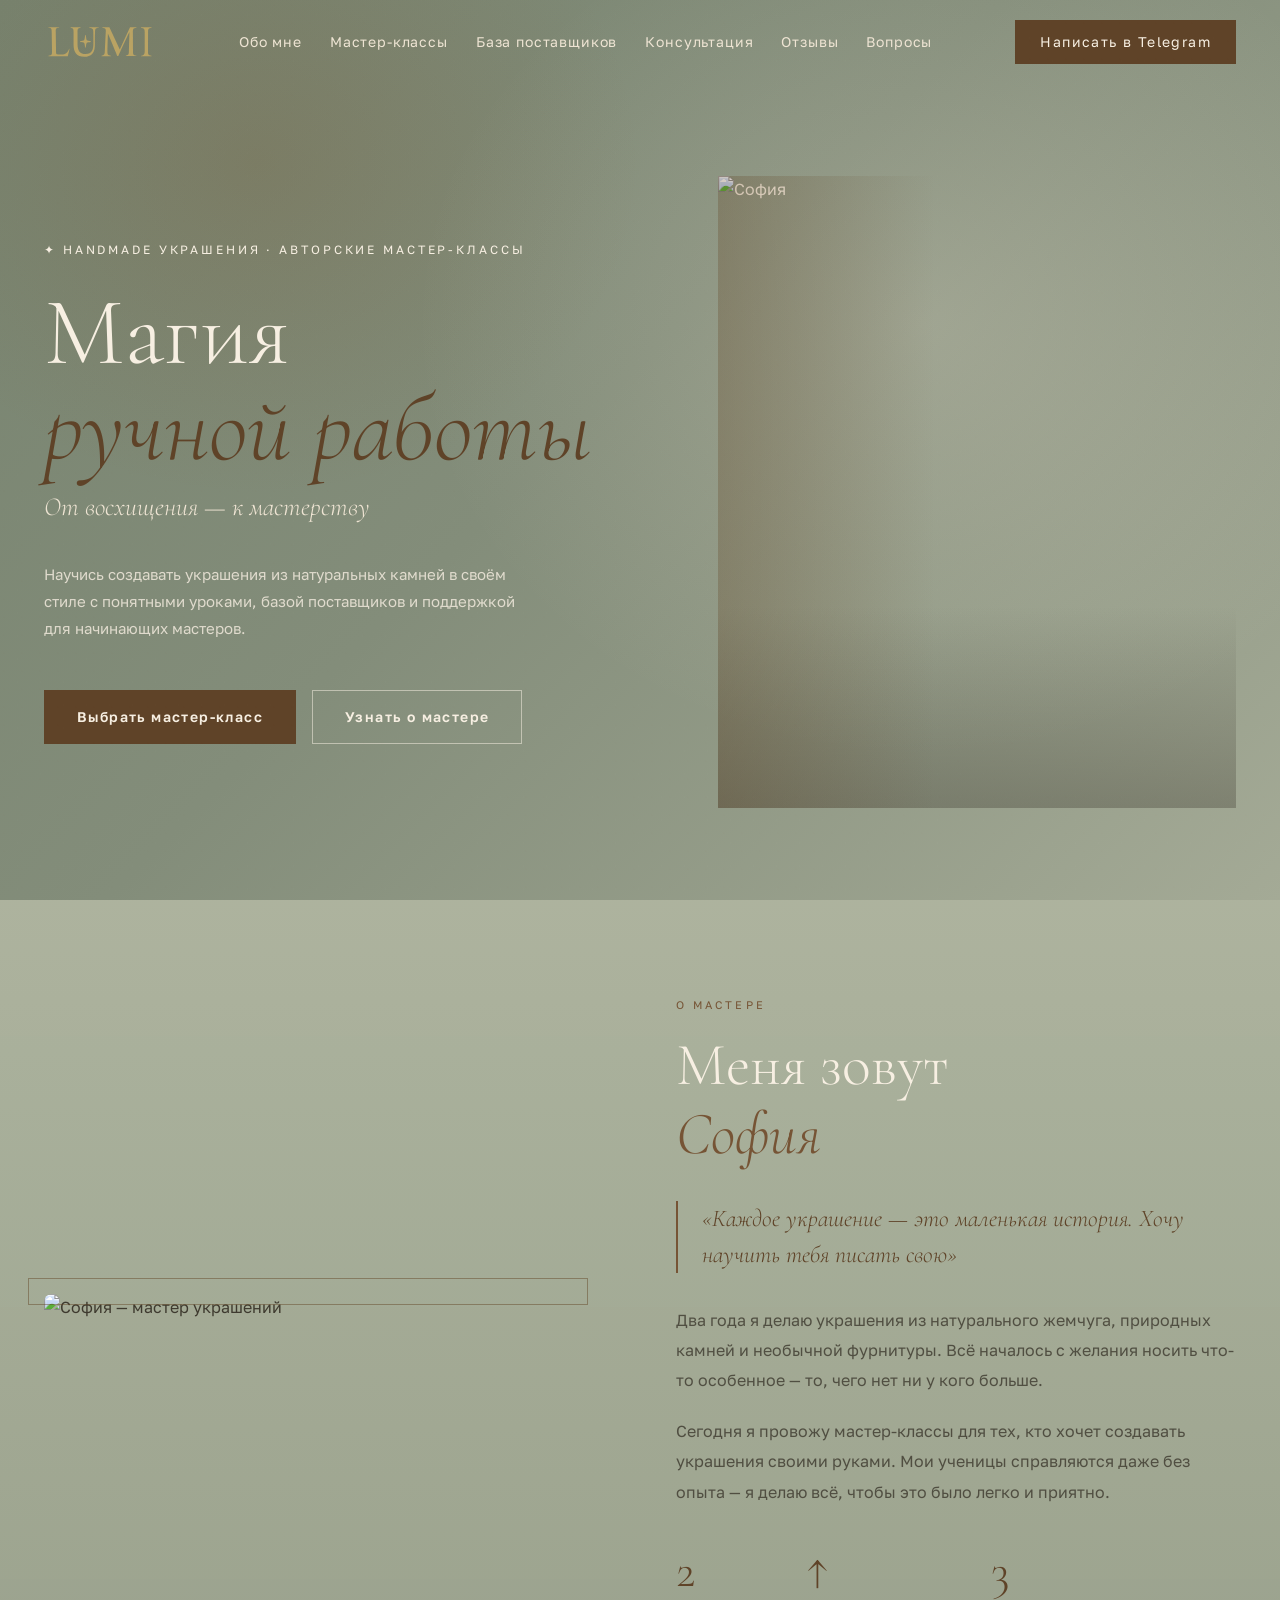
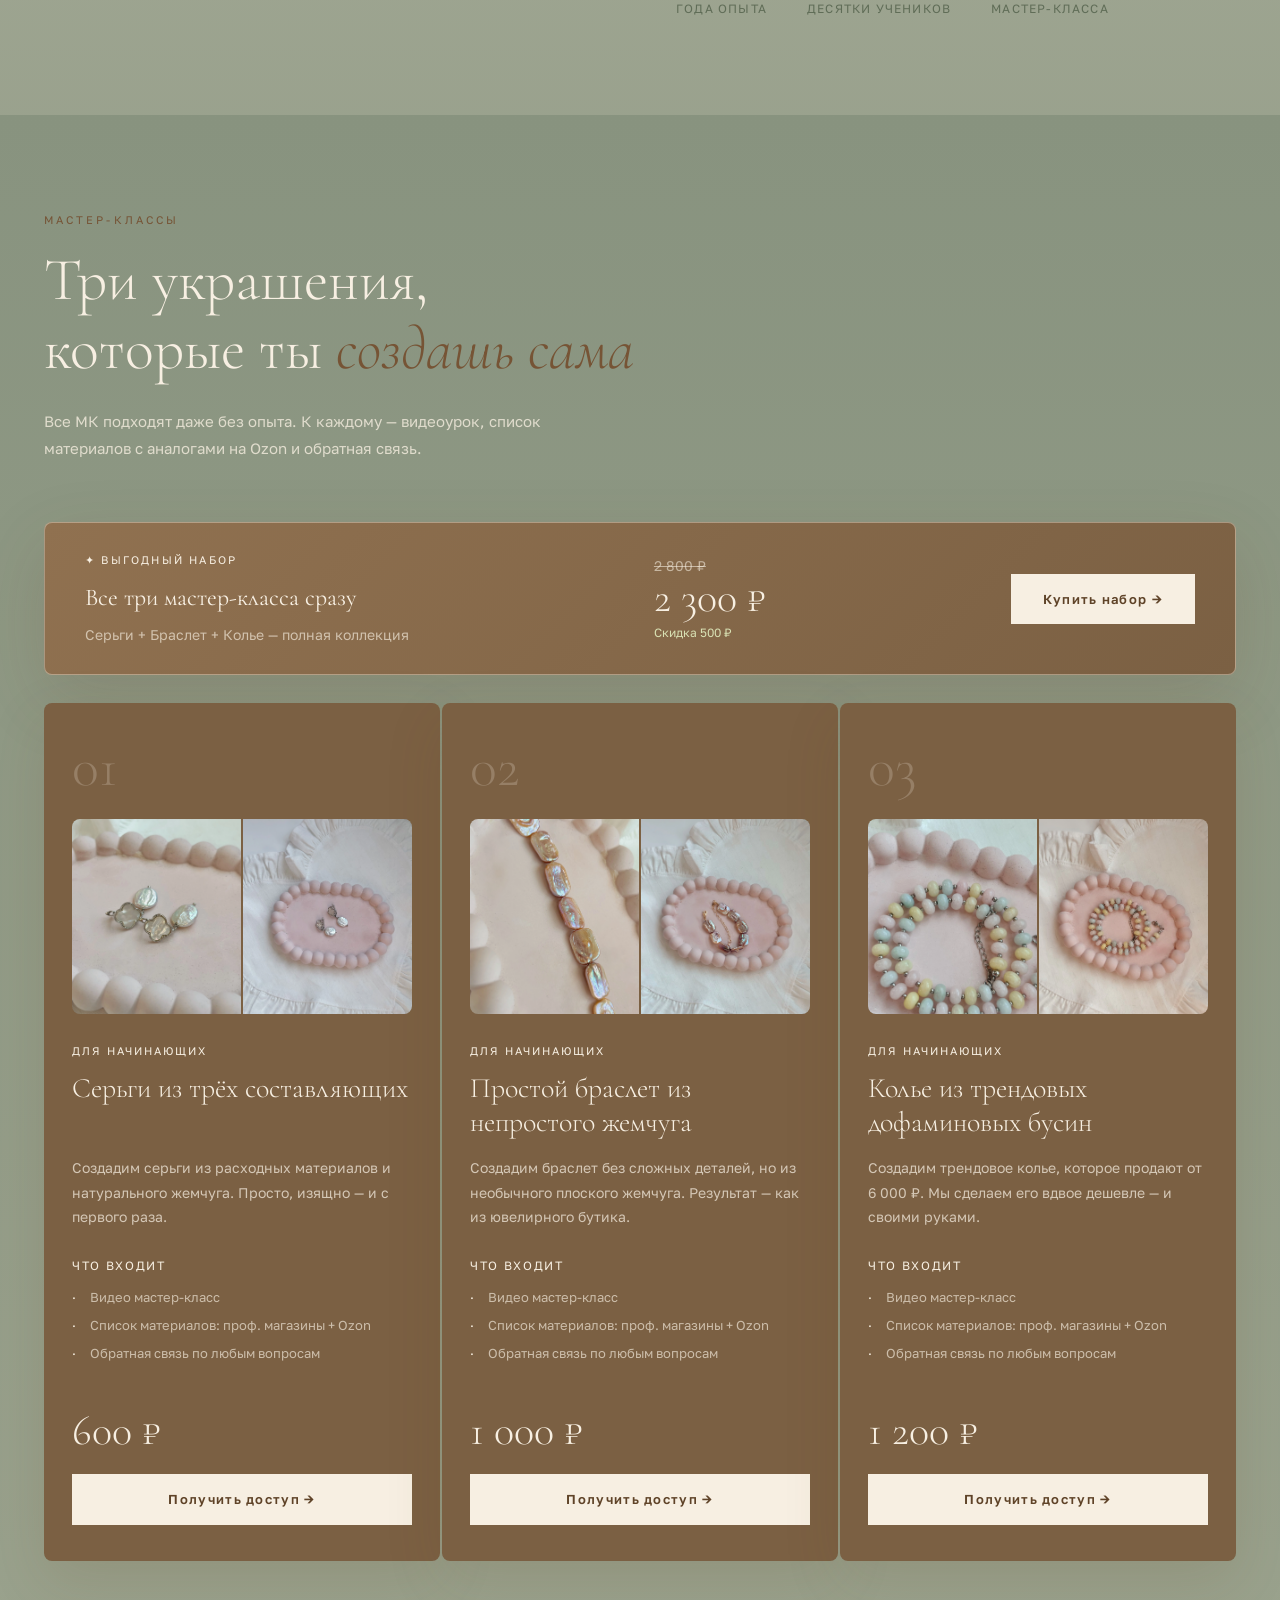
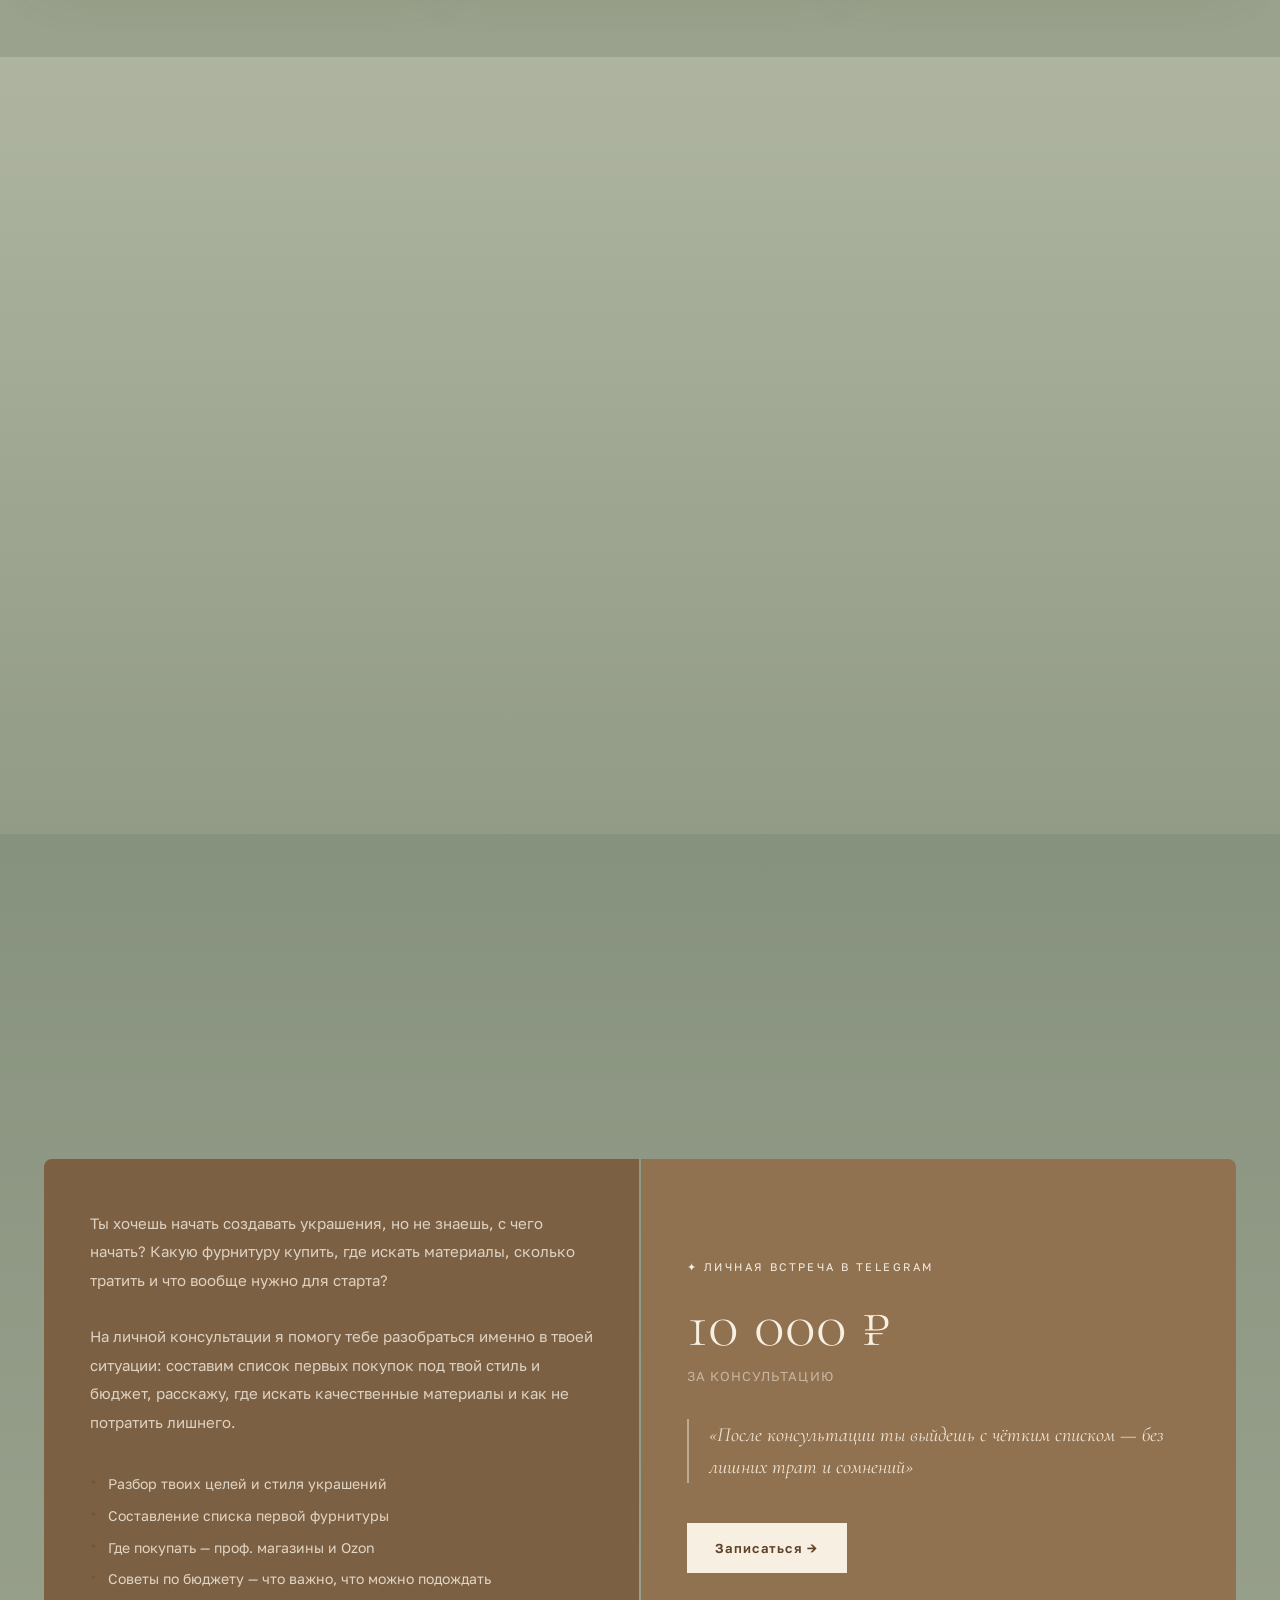
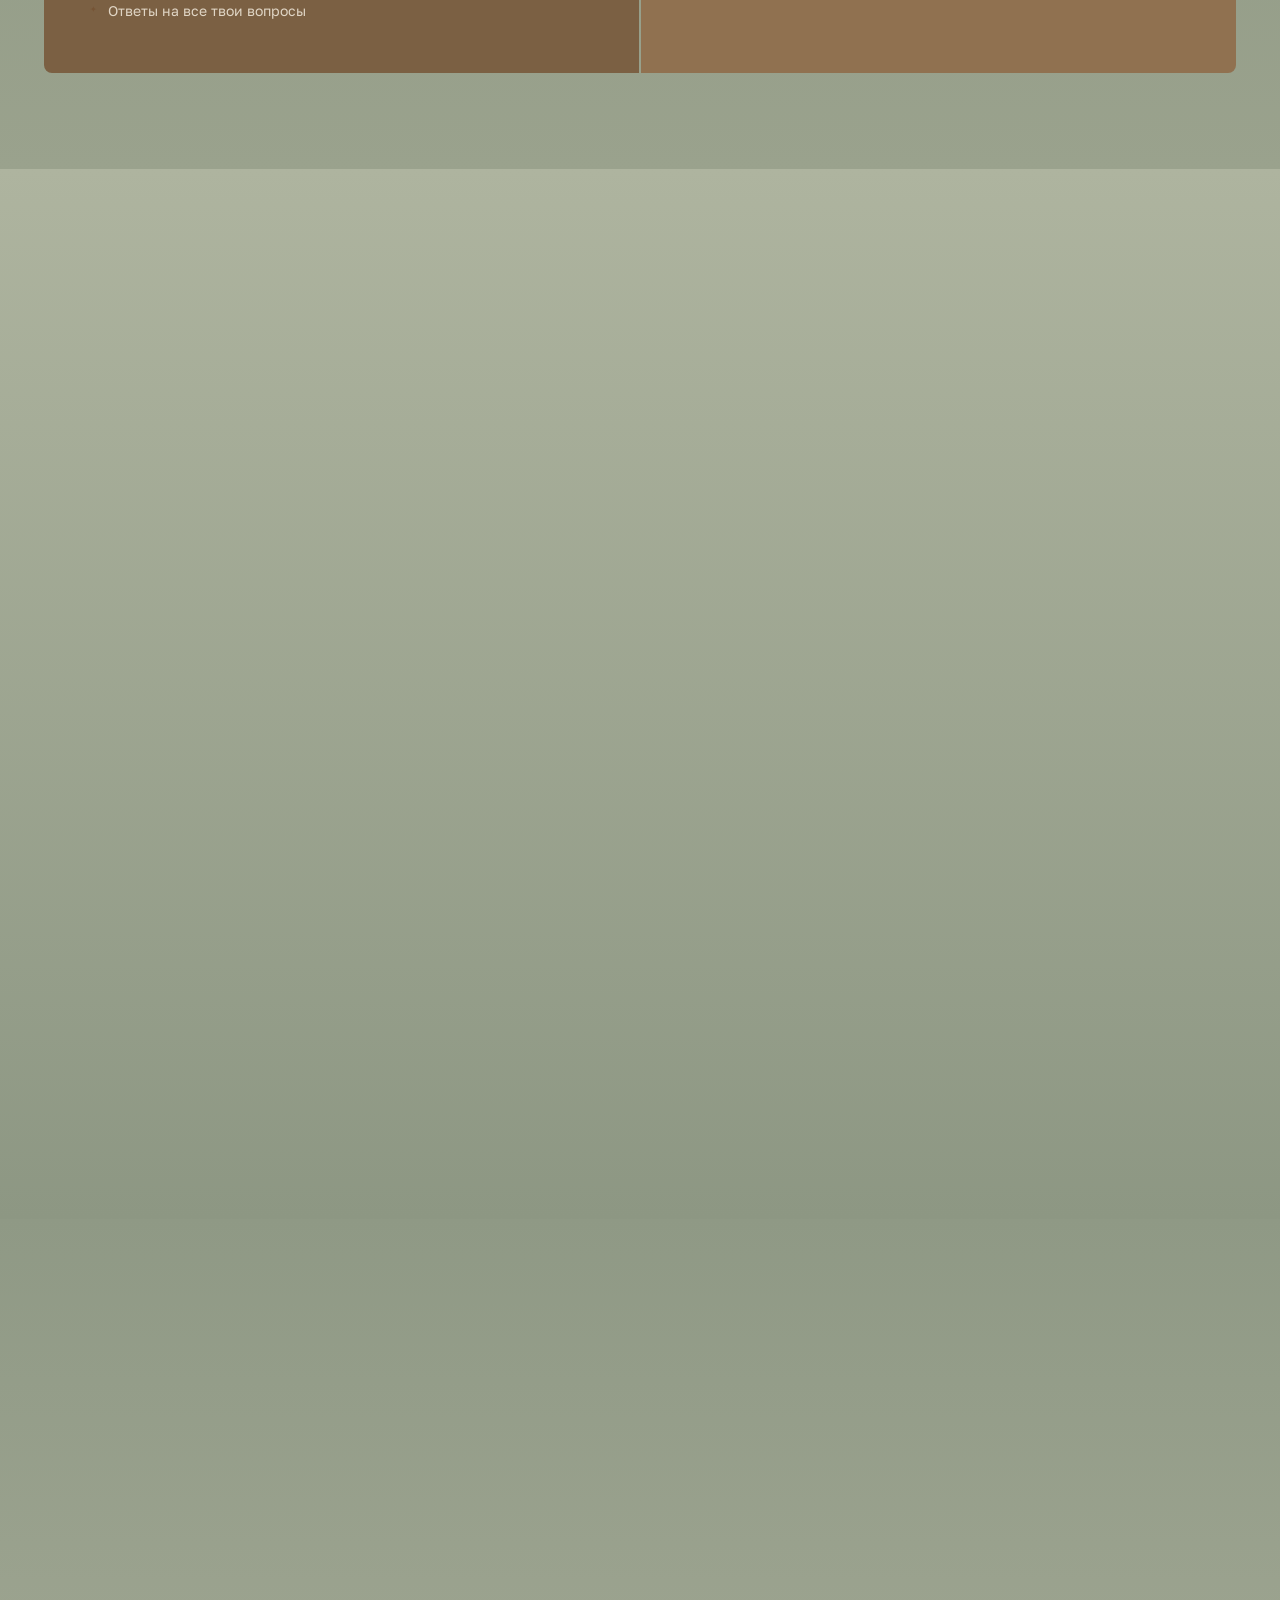
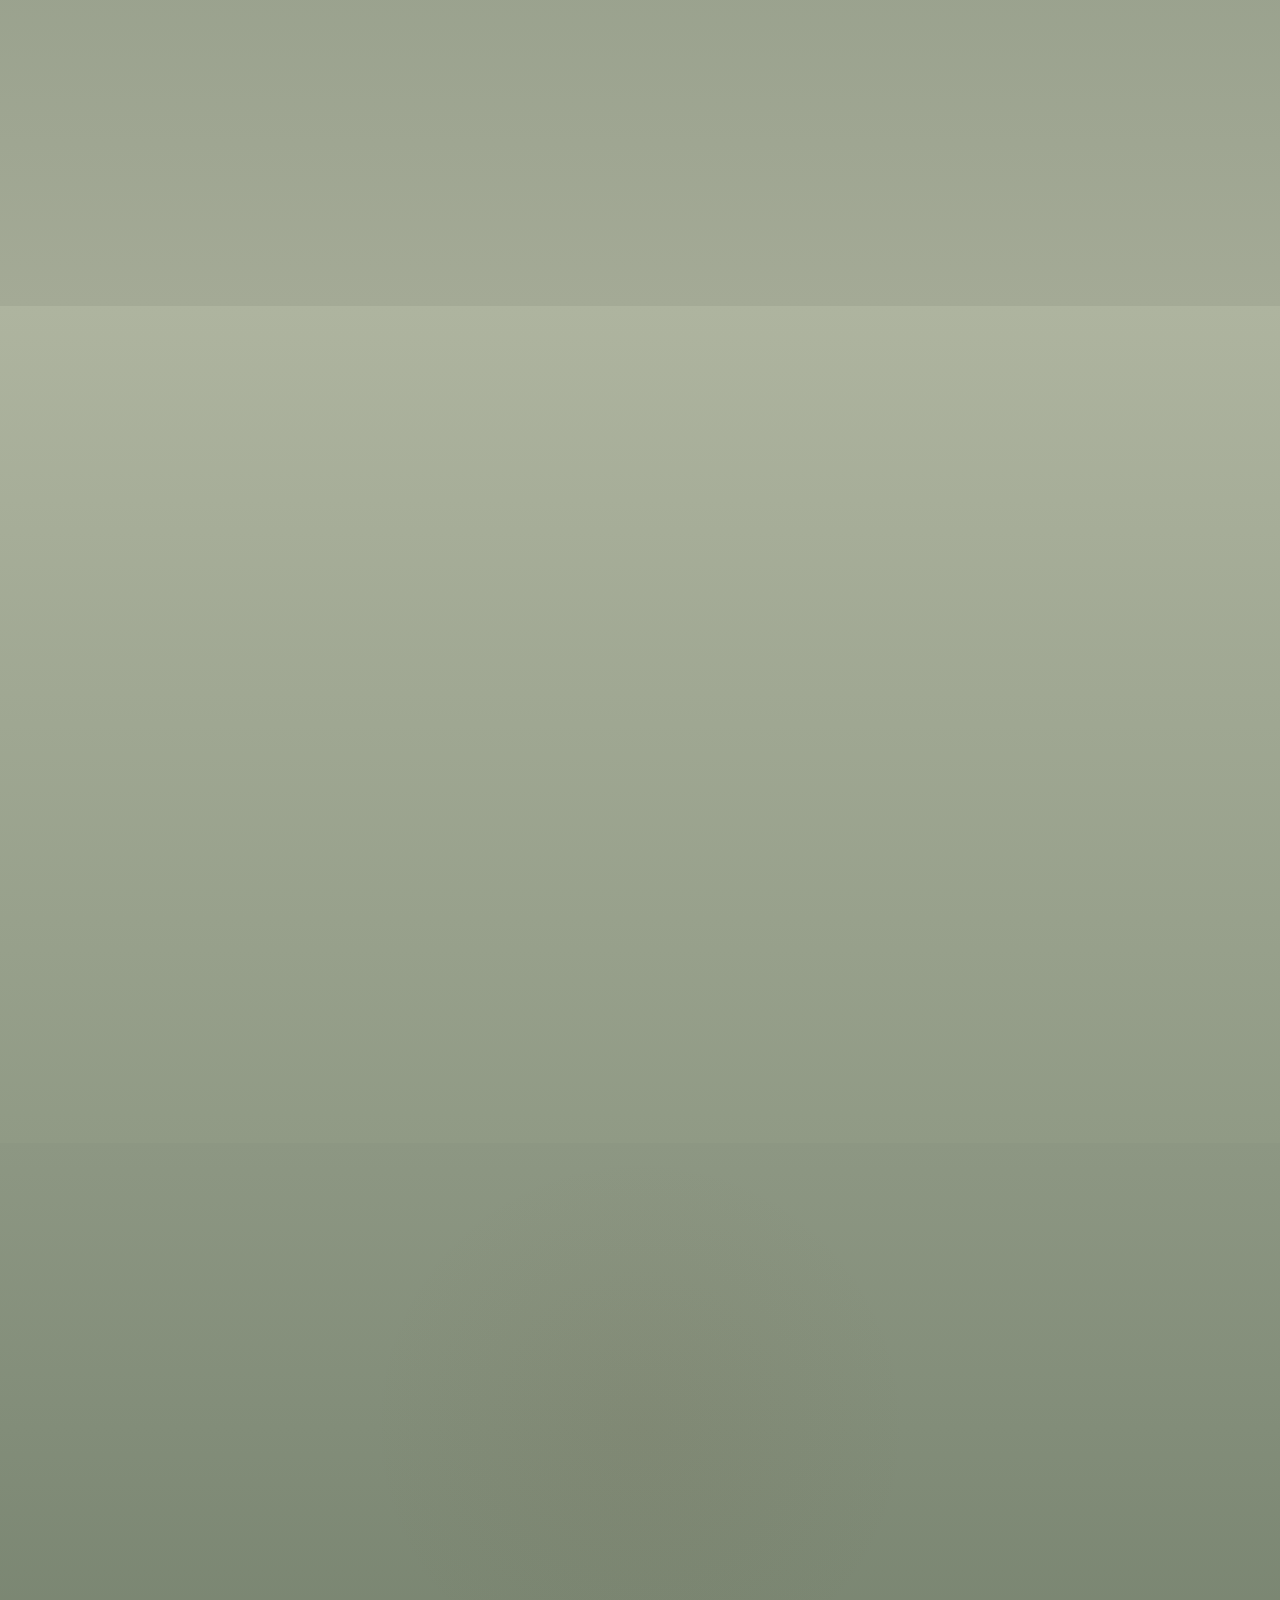
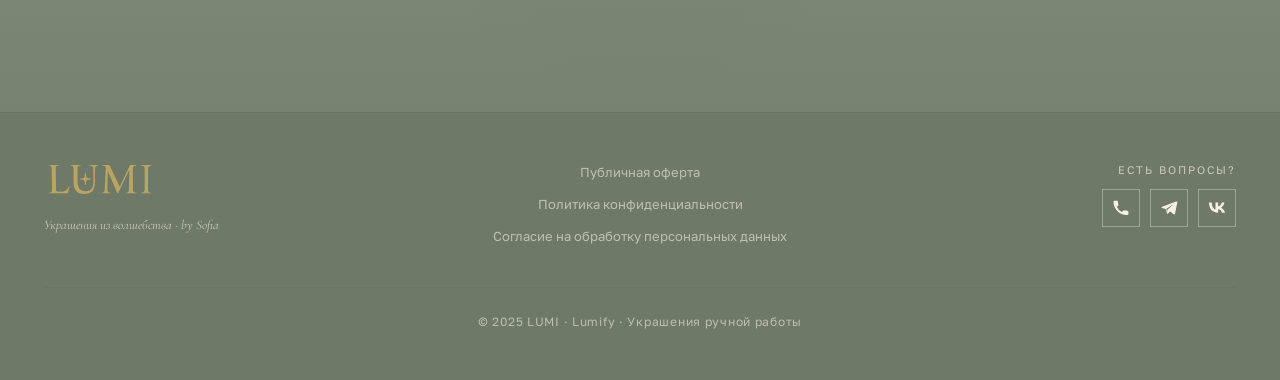
==== index.html @ 149ecd0a "update" ====
<!doctype html>
<html lang="ru">
	<head>
		<meta charset="UTF-8" />
		<meta name="viewport" content="width=device-width, initial-scale=1.0" />
		<title>LUMI — Украшения из волшебства</title>
		<link rel="stylesheet" href="css/main.css" />
		<script type="module" src="js/main.js"></script>
	</head>
	<body class="page">
		<div class="progress" data-progress></div>

		<header class="header" data-header>
			<div class="header__inner">
				<a href="#" class="header__logo" aria-label="LUMI">
					<img
						src="icons/logo-lumi-gold.svg"
						alt=""
						class="header__logo-image"
					/>
				</a>

				<nav class="header__nav" aria-label="Основная навигация">
					<ul class="header__list">
						<li class="header__item">
							<a href="#about" class="header__link">Обо мне</a>
						</li>
						<li class="header__item">
							<a href="#workshops" class="header__link">Мастер-классы</a>
						</li>
						<li class="header__item">
							<a href="#suppliers" class="header__link">База поставщиков</a>
						</li>
						<li class="header__item">
							<a href="#consult" class="header__link">Консультация</a>
						</li>
						<li class="header__item">
							<a href="#reviews" class="header__link">Отзывы</a>
						</li>
						<li class="header__item">
							<a href="#faq" class="header__link">Вопросы</a>
						</li>
					</ul>
				</nav>

				<a
					href="https://t.me/sofiabei"
					target="_blank"
					class="button button--primary header__cta"
					>Написать в Telegram</a
				>

				<button
					class="header__burger"
					type="button"
					aria-label="Открыть меню"
					aria-controls="mobile-menu"
					aria-expanded="false"
					data-menu-toggle
				>
					<span class="header__burger-line"></span>
					<span class="header__burger-line"></span>
					<span class="header__burger-line"></span>
				</button>
			</div>
		</header>

		<div
			class="mobile-menu"
			id="mobile-menu"
			aria-hidden="true"
			data-mobile-menu
		>
			<nav class="mobile-menu__nav" aria-label="Мобильная навигация">
				<a href="#about" class="mobile-menu__link" data-mobile-link>Обо мне</a>
				<a href="#workshops" class="mobile-menu__link" data-mobile-link>
					Мастер-классы
				</a>
				<a href="#suppliers" class="mobile-menu__link" data-mobile-link>
					База поставщиков
				</a>
				<a href="#consult" class="mobile-menu__link" data-mobile-link>
					Консультация
				</a>
				<a href="#reviews" class="mobile-menu__link" data-mobile-link>Отзывы</a>
				<a href="#faq" class="mobile-menu__link" data-mobile-link>Вопросы</a>
				<a
					href="https://t.me/sofiabei"
					target="_blank"
					class="button button--primary mobile-menu__cta"
					data-mobile-link
					>Написать в Telegram</a
				>
			</nav>
		</div>
		<div class="mobile-menu__overlay" data-menu-overlay></div>

		<main class="main">
			<section class="hero" id="hero">
				<canvas class="hero__canvas" data-hero-canvas></canvas>
				<div class="hero__background"></div>
				<div class="hero__inner">
					<div class="hero__content">
						<p class="hero__eyebrow" data-reveal>
							✦ Handmade украшения · Авторские мастер-классы
						</p>
						<h1 class="hero__title" data-reveal>
							Магия <br /><em>ручной работы</em>
						</h1>
						<p class="hero__subtitle" data-reveal>
							От восхищения — к мастерству
						</p>
						<p class="hero__text" data-reveal>
							Научись создавать украшения из натуральных камней в своём стиле с
							понятными уроками, базой поставщиков и поддержкой для начинающих
							мастеров.
						</p>
						<div class="hero__actions" data-reveal>
							<a href="#workshops" class="button button--primary">
								Выбрать мастер-класс
							</a>
							<a href="#about" class="button button--ghost">Узнать о мастере</a>
						</div>
					</div>
					<div class="hero__photo">
						<img src="images/hero-img-2.webp" alt="София" class="hero__image" />
					</div>
				</div>
			</section>

			<section class="about section" id="about">
				<div class="about__inner">
					<div class="about__photo" data-reveal>
						<img
							src="images/about-img.webp"
							alt="София — мастер украшений"
							class="about__image"
						/>
					</div>
					<div class="about__content">
						<p class="eyebrow about__eyebrow" data-reveal>О мастере</p>
						<h2 class="title about__title" data-reveal>
							Меня зовут<br /><em>София</em>
						</h2>
						<blockquote class="about__quote" data-reveal>
							«Каждое украшение — это маленькая история. Хочу научить тебя
							писать свою»
						</blockquote>
						<p class="about__text" data-reveal>
							Два года я делаю украшения из натурального жемчуга, природных
							камней и необычной фурнитуры. Всё началось с желания носить что-то
							особенное — то, чего нет ни у кого больше.
						</p>
						<p class="about__text" data-reveal>
							Сегодня я провожу мастер-классы для тех, кто хочет создавать
							украшения своими руками. Мои ученицы справляются даже без опыта —
							я делаю всё, чтобы это было легко и приятно.
						</p>
						<div class="about__stats">
							<div class="about__stat" data-reveal>
								<div class="about__stat-value">2</div>
								<div class="about__stat-label">Года опыта</div>
							</div>
							<div class="about__stat" data-reveal>
								<div class="about__stat-value">↑</div>
								<div class="about__stat-label">Десятки учеников</div>
							</div>
							<div class="about__stat" data-reveal>
								<div class="about__stat-value">3</div>
								<div class="about__stat-label">Мастер-класса</div>
							</div>
						</div>
					</div>
				</div>
			</section>

			<section class="workshops section" id="workshops">
				<div class="workshops__header">
					<p class="eyebrow workshops__eyebrow" data-reveal>Мастер-классы</p>
					<h2 class="title workshops__title" data-reveal>
						Три украшения,<br />которые ты <em>создашь сама</em>
					</h2>
					<p class="workshops__description" data-reveal>
						Все МК подходят даже без опыта. К каждому — видеоурок, список
						материалов с аналогами на Ozon и обратная связь.
					</p>
				</div>

				<div class="bundle" data-reveal>
					<div class="bundle__content">
						<div class="bundle__tag">Выгодный набор</div>
						<div class="bundle__title">Все три мастер-класса сразу</div>
						<div class="bundle__subtitle">
							Серьги + Браслет + Колье — полная коллекция
						</div>
					</div>
					<div class="bundle__price">
						<div class="bundle__old-price">2 800 ₽</div>
						<div class="bundle__current-price">2 300 ₽</div>
						<div class="bundle__save">Скидка 500 ₽</div>
					</div>
					<a
						href="https://t.me/sofiabei"
						target="_blank"
						class="bundle__button"
					>
						Купить набор →
					</a>
				</div>

				<div class="workshops__grid">
					<article class="workshop-card" data-reveal>
						<div class="workshop-card__number">01</div>
						<div class="workshop-card__gallery">
							<img
								src="images/workshops/Earrings-2.webp"
								alt="Серьги из жемчуга"
								class="workshop-card__image"
							/>
							<img
								src="images/workshops/Earrings.webp"
								alt="Процесс создания серёг"
								class="workshop-card__image"
							/>
						</div>
						<div class="workshop-card__tag">Для начинающих</div>
						<h3 class="workshop-card__title">Серьги из трёх составляющих</h3>
						<p class="workshop-card__text">
							Создадим серьги из расходных материалов и натурального жемчуга.
							Просто, изящно — и с первого раза.
						</p>
						<div class="workshop-card__includes">
							<div class="workshop-card__includes-title">Что входит</div>
							<ul class="workshop-card__list">
								<li class="workshop-card__item">Видео мастер-класс</li>
								<li class="workshop-card__item">
									Список материалов: проф. магазины + Ozon
								</li>
								<li class="workshop-card__item">
									Обратная связь по любым вопросам
								</li>
							</ul>
						</div>
						<div class="workshop-card__price">600 ₽</div>
						<a
							href="https://t.me/sofiabei"
							target="_blank"
							class="workshop-card__button"
							>Получить доступ →</a
						>
					</article>

					<article class="workshop-card" data-reveal>
						<div class="workshop-card__number">02</div>
						<div class="workshop-card__gallery">
							<img
								src="images/workshops/Bracelet-2.webp"
								alt="Браслет из жемчуга"
								class="workshop-card__image"
							/>
							<img
								src="images/workshops/Bracelet.webp"
								alt="Процесс создания браслета"
								class="workshop-card__image"
							/>
						</div>
						<div class="workshop-card__tag">Для начинающих</div>
						<h3 class="workshop-card__title">
							Простой браслет из непростого жемчуга
						</h3>
						<p class="workshop-card__text">
							Создадим браслет без сложных деталей, но из необычного плоского
							жемчуга. Результат — как из ювелирного бутика.
						</p>
						<div class="workshop-card__includes">
							<div class="workshop-card__includes-title">Что входит</div>
							<ul class="workshop-card__list">
								<li class="workshop-card__item">Видео мастер-класс</li>
								<li class="workshop-card__item">
									Список материалов: проф. магазины + Ozon
								</li>
								<li class="workshop-card__item">
									Обратная связь по любым вопросам
								</li>
							</ul>
						</div>
						<div class="workshop-card__price">1 000 ₽</div>
						<a
							href="https://t.me/sofiabei"
							target="_blank"
							class="workshop-card__button"
							>Получить доступ →</a
						>
					</article>

					<article class="workshop-card" data-reveal>
						<div class="workshop-card__number">03</div>
						<div class="workshop-card__gallery">
							<img
								src="images/workshops/Necklace-2.webp"
								alt="Колье из бусин"
								class="workshop-card__image"
							/>
							<img
								src="images/workshops/Necklace.webp"
								alt="Процесс создания колье"
								class="workshop-card__image"
							/>
						</div>
						<div class="workshop-card__tag">Для начинающих</div>
						<h3 class="workshop-card__title">
							Колье из трендовых дофаминовых бусин
						</h3>
						<p class="workshop-card__text">
							Создадим трендовое колье, которое продают от 6 000 ₽. Мы сделаем
							его вдвое дешевле — и своими руками.
						</p>
						<div class="workshop-card__includes">
							<div class="workshop-card__includes-title">Что входит</div>
							<ul class="workshop-card__list">
								<li class="workshop-card__item">Видео мастер-класс</li>
								<li class="workshop-card__item">
									Список материалов: проф. магазины + Ozon
								</li>
								<li class="workshop-card__item">
									Обратная связь по любым вопросам
								</li>
							</ul>
						</div>
						<div class="workshop-card__price">1 200 ₽</div>
						<a
							href="https://t.me/sofiabei"
							target="_blank"
							class="workshop-card__button"
							>Получить доступ →</a
						>
					</article>
				</div>
			</section>

			<section class="suppliers section" id="suppliers">
				<div class="section__header">
					<p class="eyebrow section__eyebrow" data-reveal>Дополнительно</p>
					<h2 class="title section__title" data-reveal>
						База<br /><em>поставщиков</em>
					</h2>
				</div>
				<div class="suppliers__card" data-reveal>
					<div class="suppliers__content">
						<div class="suppliers__eyebrow">Эксклюзивно для мастеров</div>
						<div class="suppliers__title">
							Файл с проверенными<br />магазинами по всей России
						</div>
						<ul class="check-list suppliers__list">
							<li class="check-list__item">
								Около 30 магазинов фурнитуры и камней
							</li>
							<li class="check-list__item">
								Адреса, сайты и мои личные отзывы по каждому
							</li>
							<li class="check-list__item">
								Доступ навсегда — список постоянно обновляется
							</li>
							<li class="check-list__item">Обратная связь по любым вопросам</li>
						</ul>
					</div>
					<div class="suppliers__aside">
						<div class="suppliers__price">3 000 ₽</div>
						<div class="suppliers__label">доступ навсегда</div>
						<a
							href="https://t.me/sofiabei"
							target="_blank"
							class="suppliers__button"
						>
							Получить базу →
						</a>
					</div>
				</div>
			</section>

			<section class="consult section" id="consult">
				<div class="section__header">
					<p class="eyebrow section__eyebrow" data-reveal>Личная работа</p>
					<h2 class="title section__title" data-reveal>
						Консультация<br />для <em>начинающего мастера</em>
					</h2>
				</div>
				<div class="consult__grid">
					<div class="consult__copy">
						<p class="consult__text">
							Ты хочешь начать создавать украшения, но не знаешь, с чего начать?
							Какую фурнитуру купить, где искать материалы, сколько тратить и
							что вообще нужно для старта?
						</p>
						<p class="consult__text">
							На личной консультации я помогу тебе разобраться именно в твоей
							ситуации: составим список первых покупок под твой стиль и бюджет,
							расскажу, где искать качественные материалы и как не потратить
							лишнего.
						</p>
						<ul class="check-list consult__list">
							<li class="check-list__item">
								Разбор твоих целей и стиля украшений
							</li>
							<li class="check-list__item">
								Составление списка первой фурнитуры
							</li>
							<li class="check-list__item">
								Где покупать — проф. магазины и Ozon
							</li>
							<li class="check-list__item">
								Советы по бюджету — что важно, что можно подождать
							</li>
							<li class="check-list__item">Ответы на все твои вопросы</li>
						</ul>
					</div>
					<div class="consult__offer">
						<div class="consult__eyebrow">Личная встреча в Telegram</div>
						<div class="consult__price">10 000 ₽</div>
						<div class="consult__label">за консультацию</div>
						<blockquote class="consult__quote">
							«После консультации ты выйдешь с чётким списком — без лишних трат
							и сомнений»
						</blockquote>
						<a
							href="https://t.me/sofiabei"
							target="_blank"
							class="consult__button"
						>
							Записаться →
						</a>
					</div>
				</div>
			</section>

			<section class="how section" id="how">
				<div class="how__inner">
					<p class="eyebrow how__eyebrow" data-reveal>Как это работает</p>
					<h2 class="title how__title" data-reveal>
						От первого шага<br />до <em>готового украшения</em>
					</h2>
					<div class="how__steps">
						<div class="how__step" data-reveal>
							<div class="how__step-number">01</div>
							<div class="how__step-content">
								<div class="how__step-title">Выбираешь мастер-класс</div>
								<p class="how__step-text">
									Смотришь три варианта — или берёшь все три со скидкой 500 ₽.
									Не уверена — напиши в Telegram, помогу выбрать.
								</p>
							</div>
						</div>
						<div class="how__step" data-reveal>
							<div class="how__step-number">02</div>
							<div class="how__step-content">
								<div class="how__step-title">
									Получаешь видеоурок и список материалов
								</div>
								<p class="how__step-text">
									После оплаты — ссылка на видео и файл с материалами. Всё есть
									как в профессиональных магазинах, так и на Ozon.
								</p>
							</div>
						</div>
						<div class="how__step" data-reveal>
							<div class="how__step-number">03</div>
							<div class="how__step-content">
								<div class="how__step-title">Создаёшь украшение</div>
								<p class="how__step-text">
									Следуешь уроку в своём темпе. Возникнут вопросы — я всегда на
									связи и отвечаю на всё.
								</p>
							</div>
						</div>
						<div class="how__step" data-reveal>
							<div class="how__step-number">04</div>
							<div class="how__step-content">
								<div class="how__step-title">Носишь с гордостью</div>
								<p class="how__step-text">
									Готовое украшение — твоё, сделанное твоими руками. Это уже не
									просто бижутерия — это история.
								</p>
							</div>
						</div>
					</div>
				</div>
			</section>

			<section class="reviews section" id="reviews">
				<div class="reviews__header">
					<p class="eyebrow reviews__eyebrow" data-reveal>Отзывы</p>
					<h2 class="title reviews__title" data-reveal>
						Что говорят<br /><em>ученицы</em>
					</h2>
				</div>
				<div class="reviews__grid">
					<article class="reviews__card" data-reveal>
						<div class="reviews__stars">★★★★★</div>
						<p class="reviews__text">
							«Никогда не думала, что смогу сделать что-то настолько красивое.
							София объясняет каждый шаг так понятно!»
						</p>
						<div class="reviews__author">Анна М.</div>
						<div class="reviews__course">МК «Серьги»</div>
					</article>
					<article class="reviews__card" data-reveal>
						<div class="reviews__stars">★★★★★</div>
						<p class="reviews__text">
							«Украшение получилось даже лучше, чем на фото. Теперь все подруги
							спрашивают, где купила — говорю: сама сделала!»
						</p>
						<div class="reviews__author">Кристина В.</div>
						<div class="reviews__course">МК «Браслет»</div>
					</article>
					<article class="reviews__card" data-reveal>
						<div class="reviews__stars">★★★★★</div>
						<p class="reviews__text">
							«Колье из МК ничуть не хуже, чем за 6000₽ в магазине. Буду брать
							все три сразу!»
						</p>
						<div class="reviews__author">Мария Г.</div>
						<div class="reviews__course">МК «Колье»</div>
					</article>
				</div>
			</section>

			<section class="faq section" id="faq">
				<div class="faq__inner">
					<p class="eyebrow faq__eyebrow" data-reveal>Вопросы</p>
					<h2 class="title faq__title" data-reveal>
						Часто<br /><em>спрашивают</em>
					</h2>
					<div class="faq__list">
						<div class="faq__item" data-faq-item data-reveal>
							<button
								class="faq__question"
								type="button"
								aria-expanded="false"
								aria-controls="faq-answer-1"
								data-faq-question
							>
								<span class="faq__question-text">Нужен ли опыт?</span>
								<span class="faq__icon" aria-hidden="true"></span>
							</button>
							<div class="faq__answer" id="faq-answer-1" data-faq-answer>
								Нет! Все три МК созданы специально для начинающих. Объясняю с
								нуля — инструменты, техники, каждый шаг. Всё что нужно — желание
								попробовать.
							</div>
						</div>
						<div class="faq__item" data-faq-item data-reveal>
							<button
								class="faq__question"
								type="button"
								aria-expanded="false"
								aria-controls="faq-answer-2"
								data-faq-question
							>
								<span class="faq__question-text">Где купить материалы?</span>
								<span class="faq__icon" aria-hidden="true"></span>
							</button>
							<div class="faq__answer" id="faq-answer-2" data-faq-answer>
								После оплаты получишь файл со ссылками — на профессиональные
								магазины и аналоги с Ozon. Найдёшь всё в любом городе.
							</div>
						</div>
						<div class="faq__item" data-faq-item data-reveal>
							<button
								class="faq__question"
								type="button"
								aria-expanded="false"
								aria-controls="faq-answer-3"
								data-faq-question
							>
								<span class="faq__question-text">Сколько времени займёт?</span>
								<span class="faq__icon" aria-hidden="true"></span>
							</button>
							<div class="faq__answer" id="faq-answer-3" data-faq-answer>
								От 1 до 3 часов, в зависимости от твоего темпа. Видео и файл с
								материалами остаются навсегда — можешь вернуться в любое время.
							</div>
						</div>
						<div class="faq__item" data-faq-item data-reveal>
							<button
								class="faq__question"
								type="button"
								aria-expanded="false"
								aria-controls="faq-answer-4"
								data-faq-question
							>
								<span class="faq__question-text">
									Можно задать вопрос в процессе?
								</span>
								<span class="faq__icon" aria-hidden="true"></span>
							</button>
							<div class="faq__answer" id="faq-answer-4" data-faq-answer>
								Конечно! Пишешь мне в Telegram — отвечаю на все вопросы. Никто
								не остаётся наедине с трудностями.
							</div>
						</div>
						<div class="faq__item" data-faq-item data-reveal>
							<button
								class="faq__question"
								type="button"
								aria-expanded="false"
								aria-controls="faq-answer-5"
								data-faq-question
							>
								<span class="faq__question-text">
									Выгодно ли брать все три МК сразу?
								</span>
								<span class="faq__icon" aria-hidden="true"></span>
							</button>
							<div class="faq__answer" id="faq-answer-5" data-faq-answer>
								Да — по отдельности выйдет 2 800 ₽. При покупке набора — 2 300
								₽. Экономия 500 ₽ и сразу три украшения в коллекции.
							</div>
						</div>
					</div>
				</div>
			</section>

			<section class="cta section" id="cta">
				<div class="cta__inner">
					<p class="cta__eyebrow" data-reveal>Начни сейчас</p>
					<h2 class="cta__title" data-reveal>
						Твоё украшение ждёт,<br />чтобы его <em>создали</em>
					</h2>
					<p class="cta__text" data-reveal>
						Выбери мастер-класс — и сделай первый шаг. Справится любая, даже без
						опыта.
					</p>
					<div class="cta__cards" data-reveal>
						<a href="https://t.me/sofiabei" target="_blank" class="cta__card">
							<strong class="cta__card-title">Серьги</strong>
							<span class="cta__card-text">Для начинающих · 600 ₽</span>
						</a>
						<a href="https://t.me/sofiabei" target="_blank" class="cta__card">
							<strong class="cta__card-title">Браслет</strong>
							<span class="cta__card-text">Из плоского жемчуга · 1 000 ₽</span>
						</a>
						<a href="https://t.me/sofiabei" target="_blank" class="cta__card">
							<strong class="cta__card-title">Колье</strong>
							<span class="cta__card-text">Дофаминовые бусины · 1 200 ₽</span>
						</a>
						<a
							href="https://t.me/sofiabei"
							target="_blank"
							class="cta__card cta__card--featured"
						>
							<strong class="cta__card-title">Все три МК</strong>
							<span class="cta__card-text">Скидка 500 ₽ · 2 300 ₽</span>
						</a>
					</div>
				</div>
			</section>
		</main>

		<footer class="footer">
			<div class="footer__main">
				<div class="footer__brand">
					<a href="#" class="footer__logo" aria-label="LUMI">
						<img
							src="icons/logo-lumi-gold.svg"
							alt=""
							class="footer__logo-image"
						/>
					</a>
					<p class="footer__tagline">Украшения из волшебства · by Sofia</p>
				</div>
				<div class="footer__legal">
					<a href="oferta.html" class="footer__legal-link">Публичная оферта</a>
					<a href="privacy.html" class="footer__legal-link">
						Политика конфиденциальности
					</a>
					<a href="consent.html" class="footer__legal-link">
						Согласие на обработку персональных данных
					</a>
				</div>
				<div class="footer__contacts">
					<div class="footer__contacts-title">Есть вопросы?</div>
					<div class="footer__contacts-list" aria-label="Контакты">
						<a
							href="tel:+79180436070"
							class="footer__contact-link"
							aria-label="Позвонить по номеру +7 918 043-60-70"
						>
							<svg aria-hidden="true" viewBox="0 0 24 24">
								<use href="icons/sprite.svg#icon-phone"></use>
							</svg>
						</a>
						<a
							href="https://t.me/sofiabei"
							target="_blank"
							class="footer__contact-link"
							aria-label="Написать в Telegram"
						>
							<svg aria-hidden="true" viewBox="0 0 24 24">
								<use href="icons/sprite.svg#icon-telegram"></use>
							</svg>
						</a>
						<a
							href="https://vk.com/sofiabei"
							target="_blank"
							class="footer__contact-link"
							aria-label="Открыть VK"
						>
							<svg aria-hidden="true" viewBox="0 0 24 24">
								<use href="icons/sprite.svg#icon-vk"></use>
							</svg>
						</a>
					</div>
				</div>
			</div>
			<div class="footer__bottom">
				© 2025 LUMI · Lumify · Украшения ручной работы
			</div>
		</footer>
	</body>
</html>
---- css/main.css ----
@import url("base/fonts.css");
@import url("base/vars.css");
@import url("base/normalize.css");
@import url("base/globals.css");
@import url("blocks/header.css");
@import url("blocks/hero.css");
@import url("blocks/about.css");
@import url("blocks/workshops.css");
@import url("blocks/suppliers.css");
@import url("blocks/consult.css");
@import url("blocks/how.css");
@import url("blocks/reviews.css");
@import url("blocks/faq.css");
@import url("blocks/cta.css");
@import url("blocks/offer.css");
@import url("blocks/footer.css");
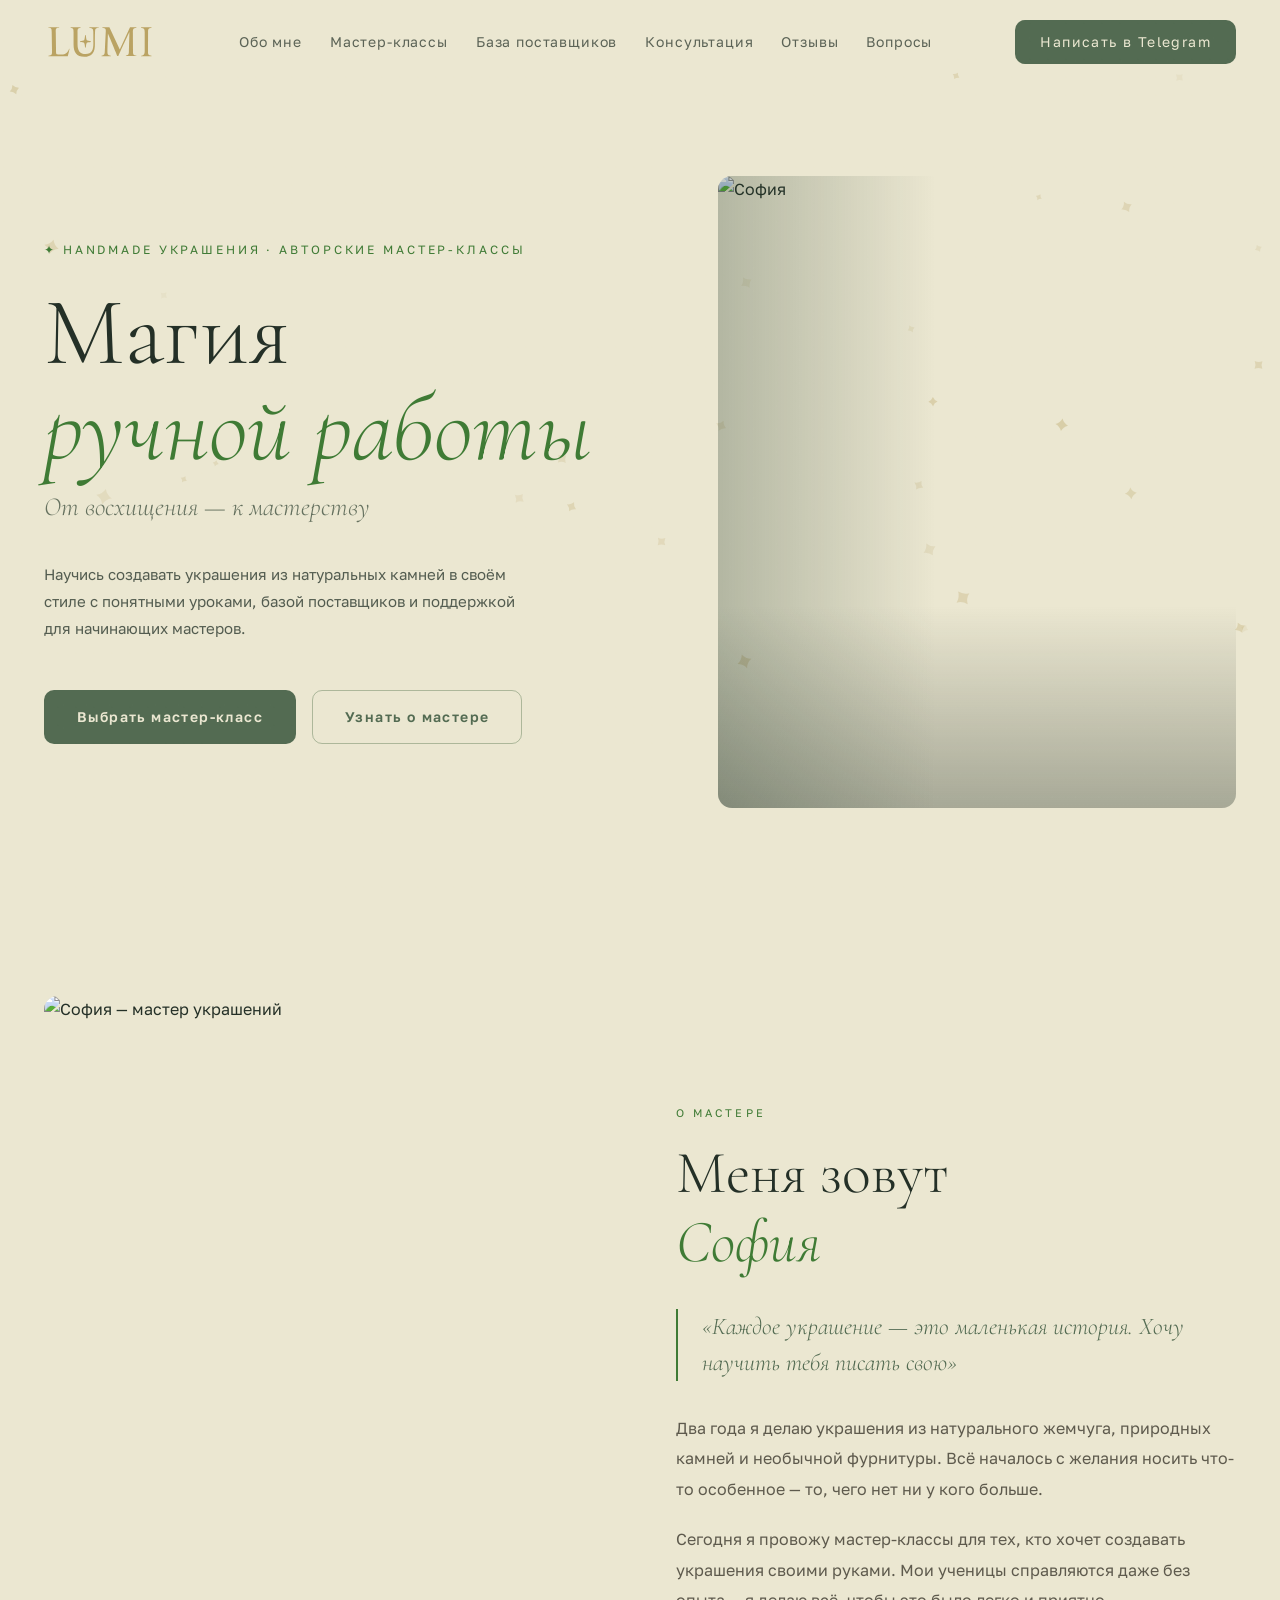
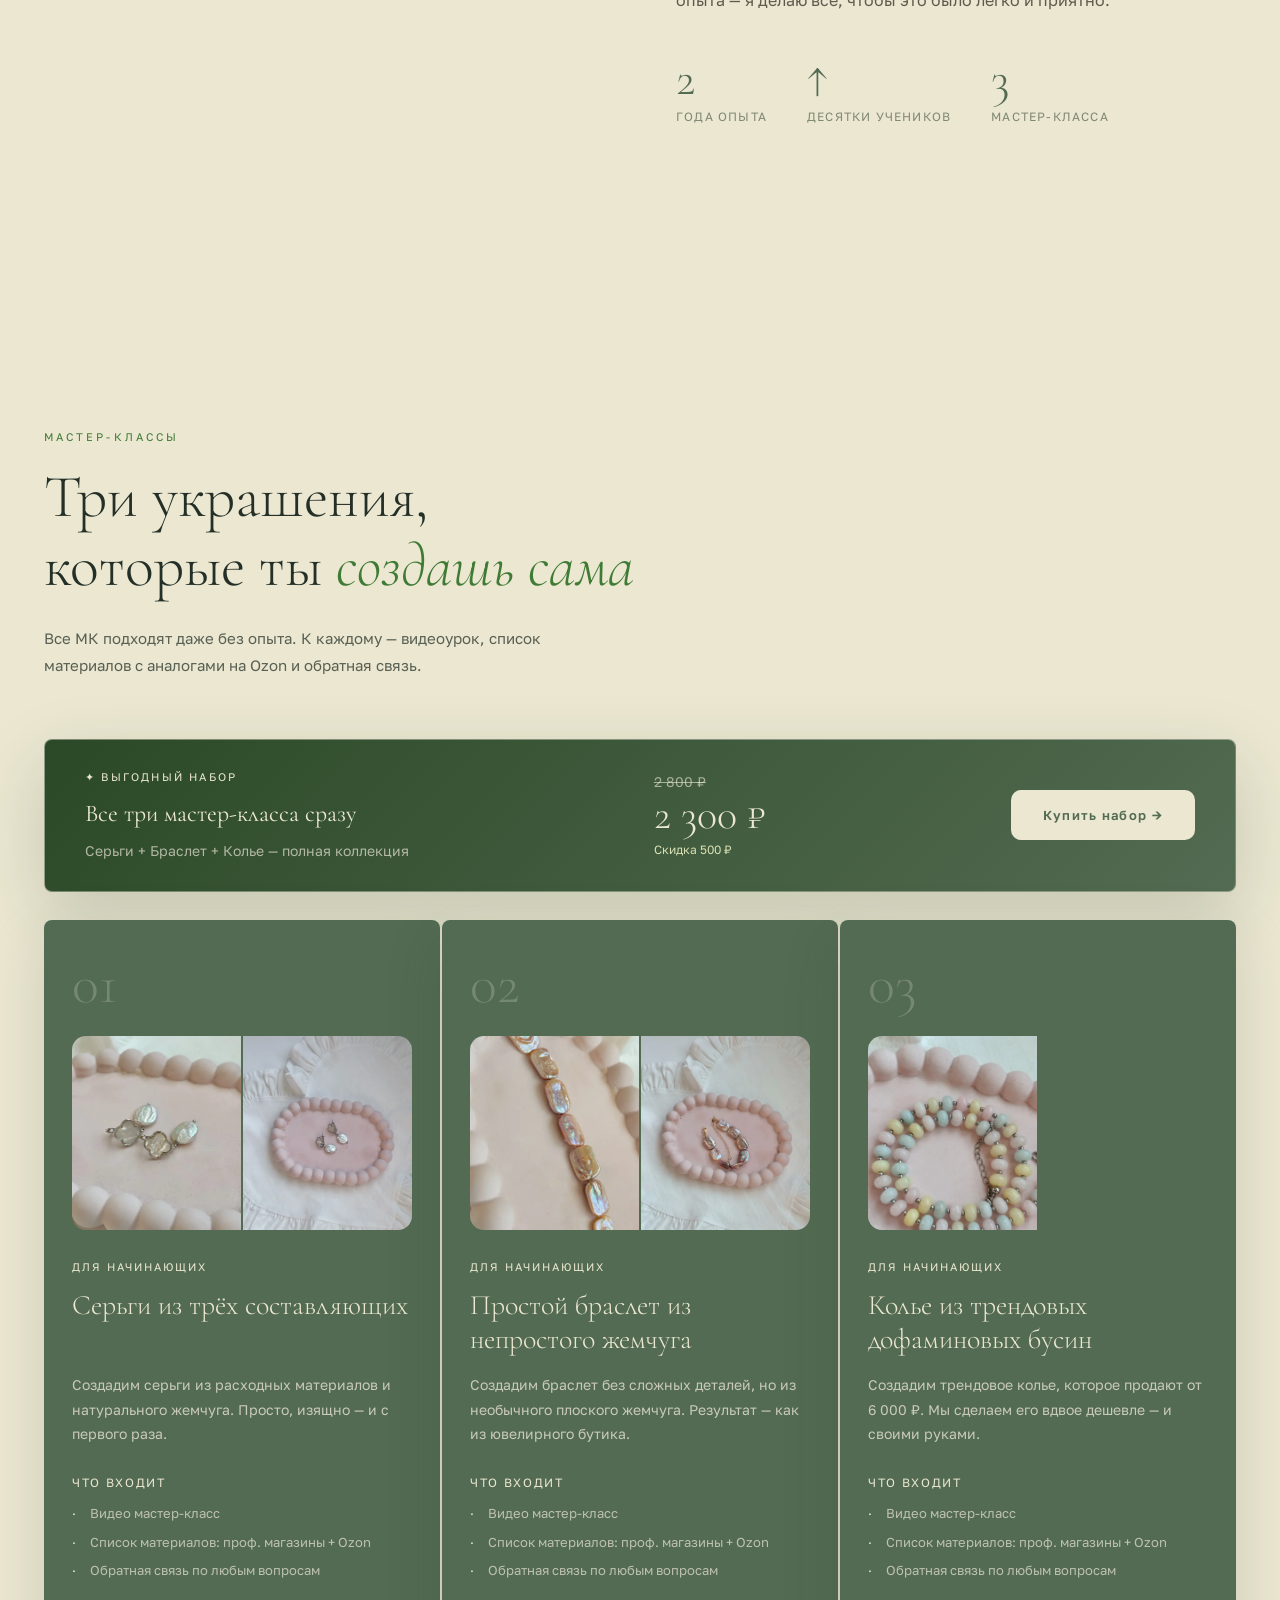
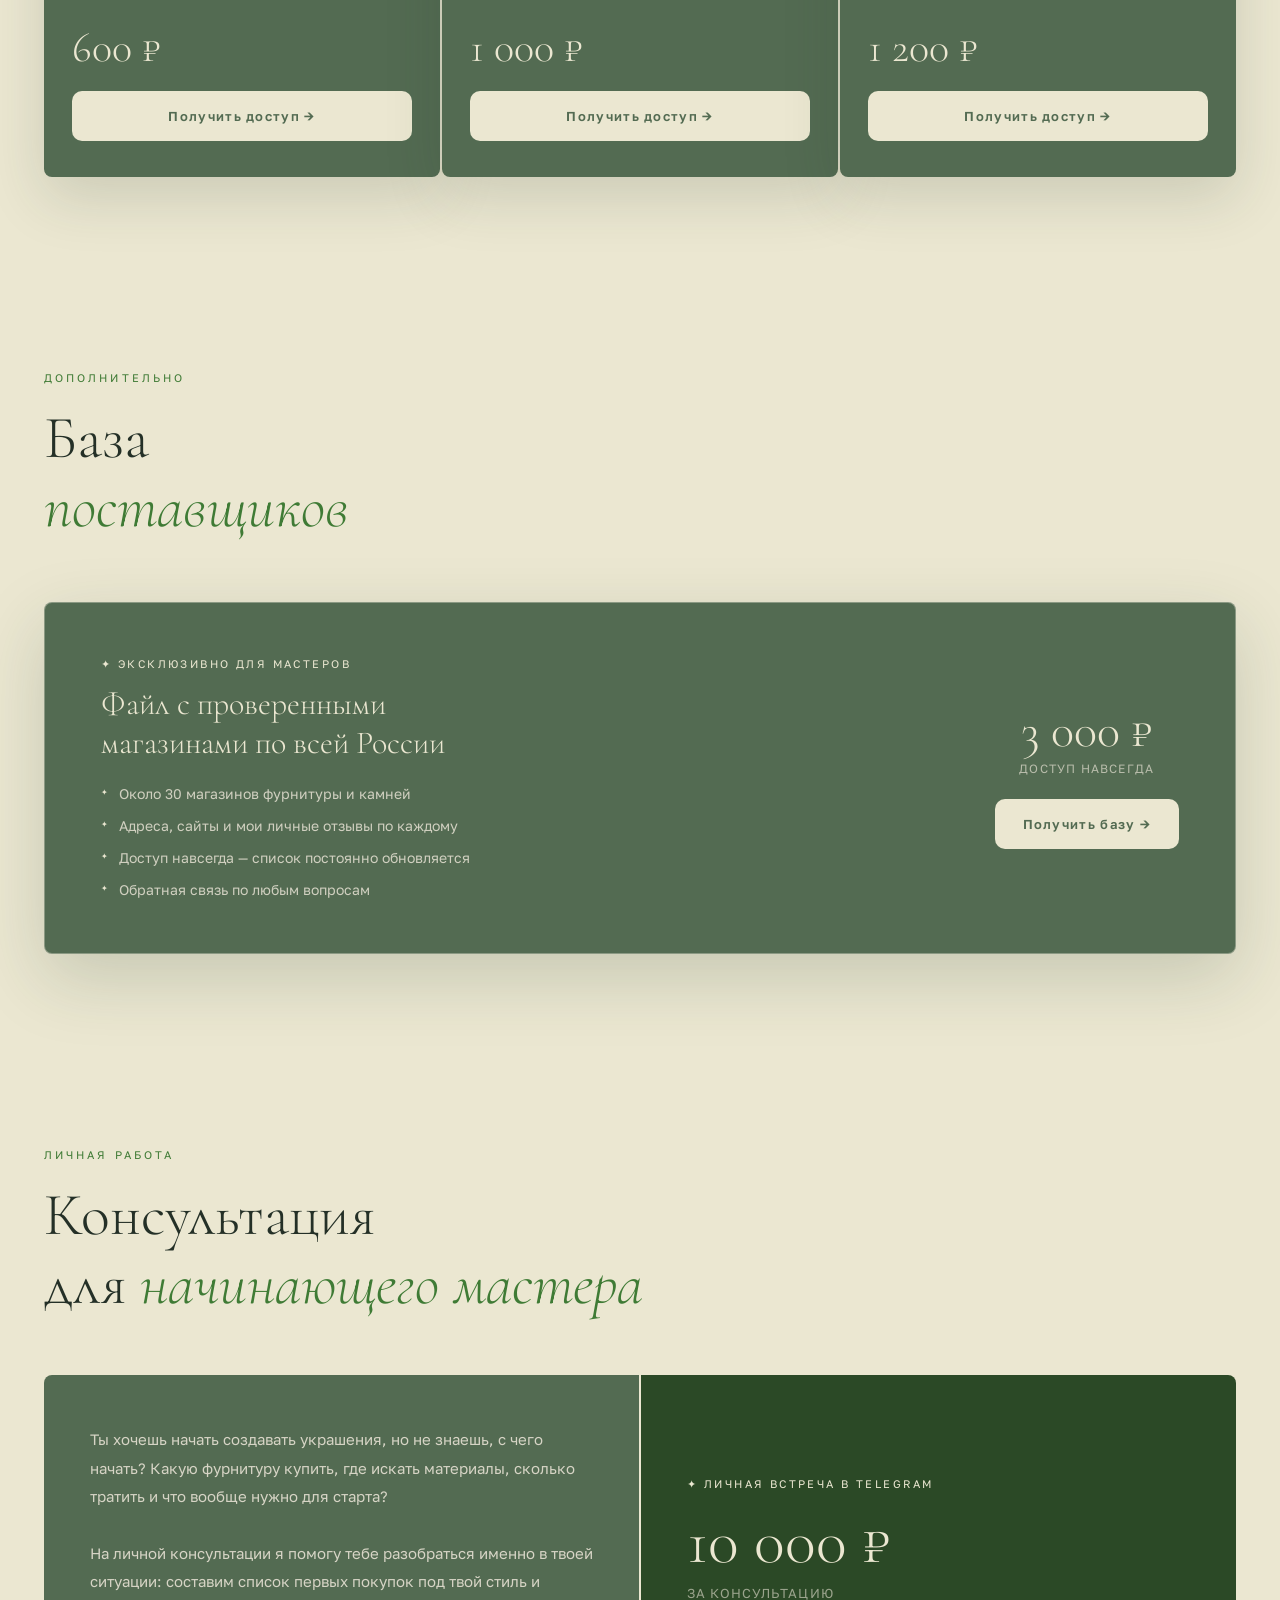
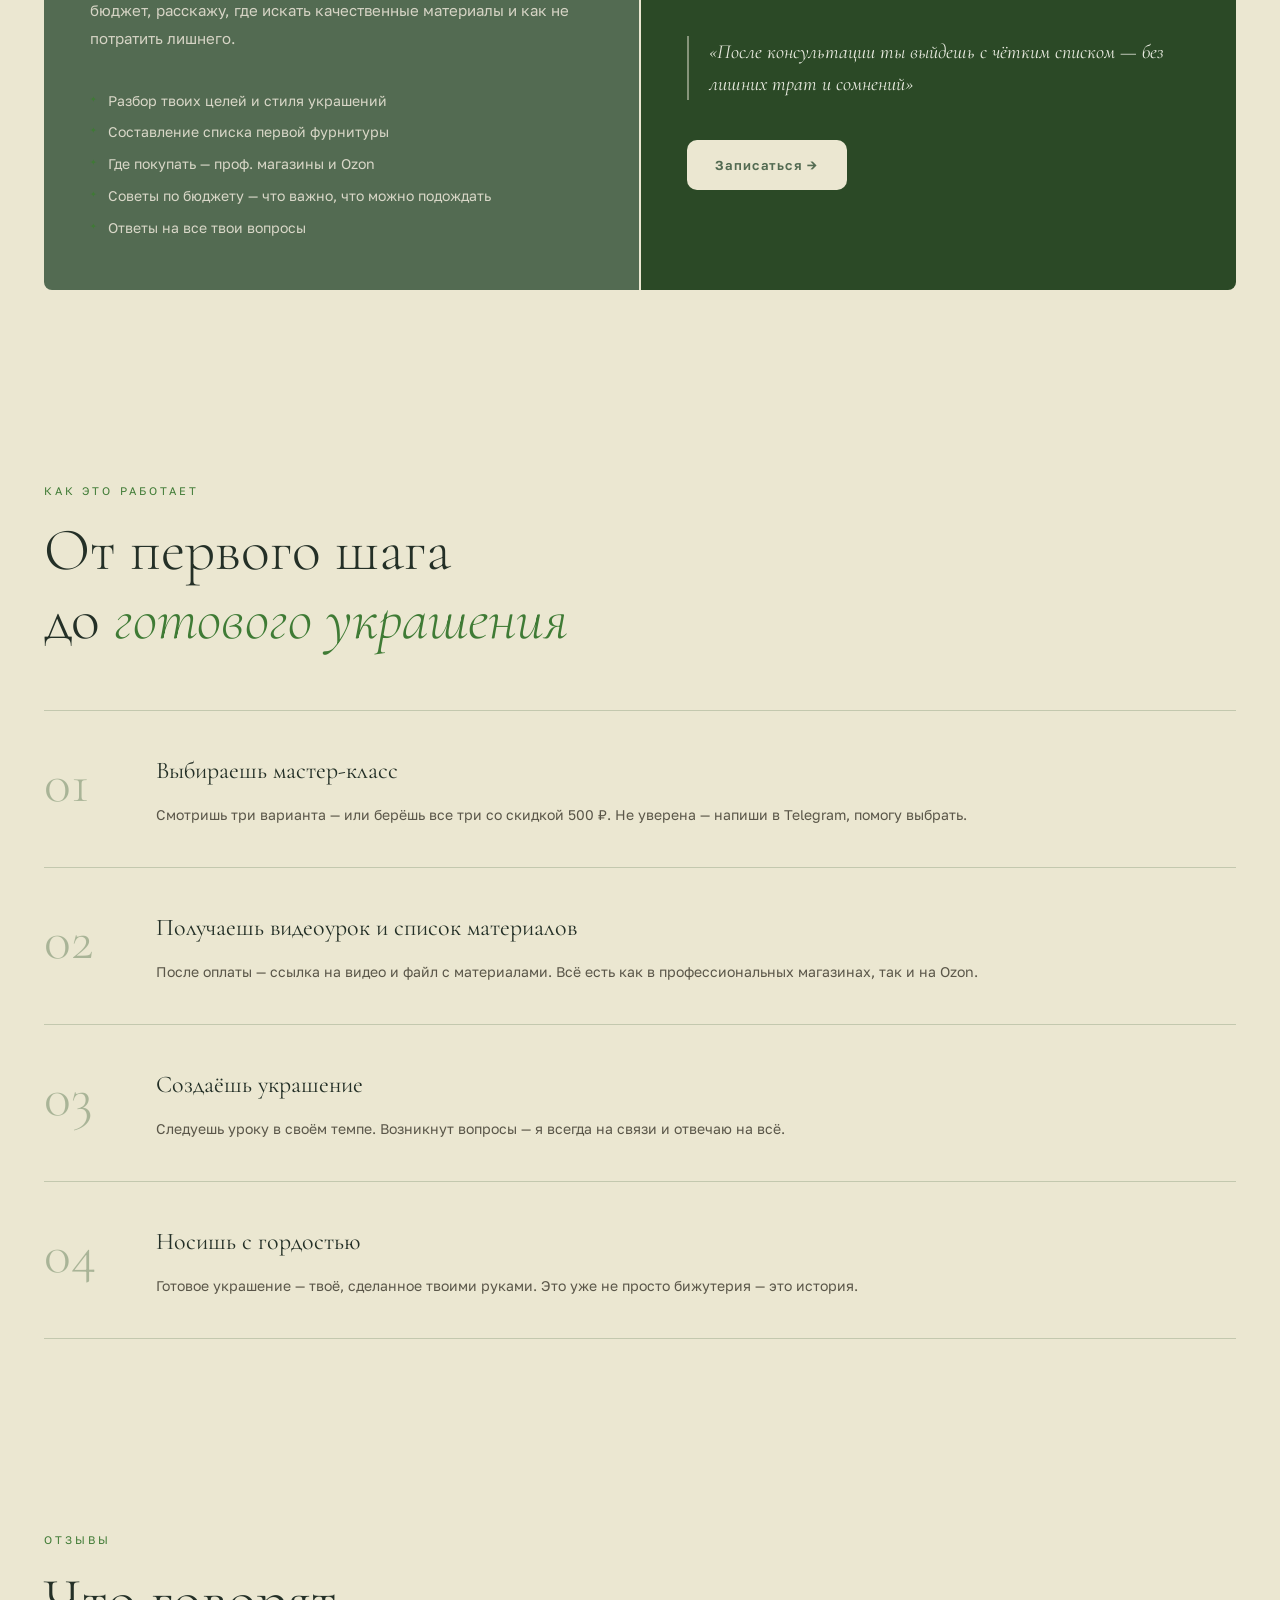
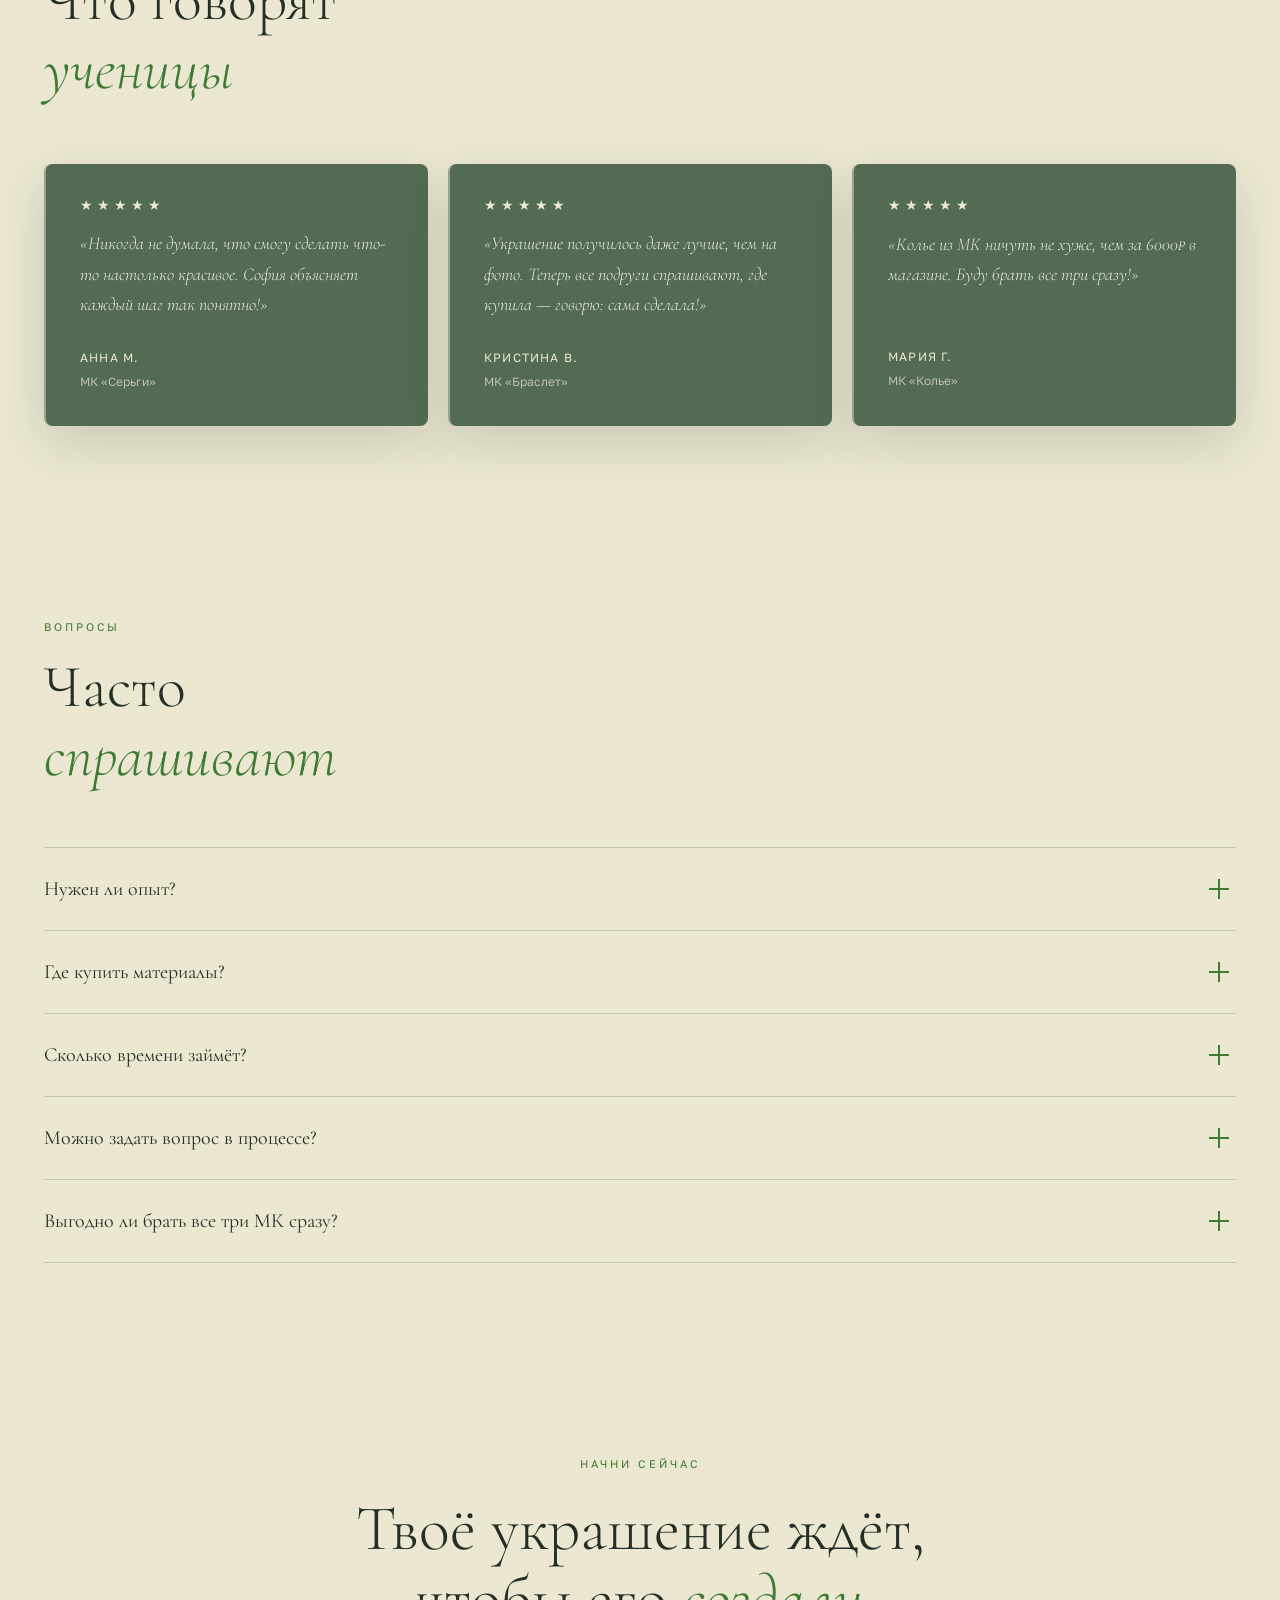
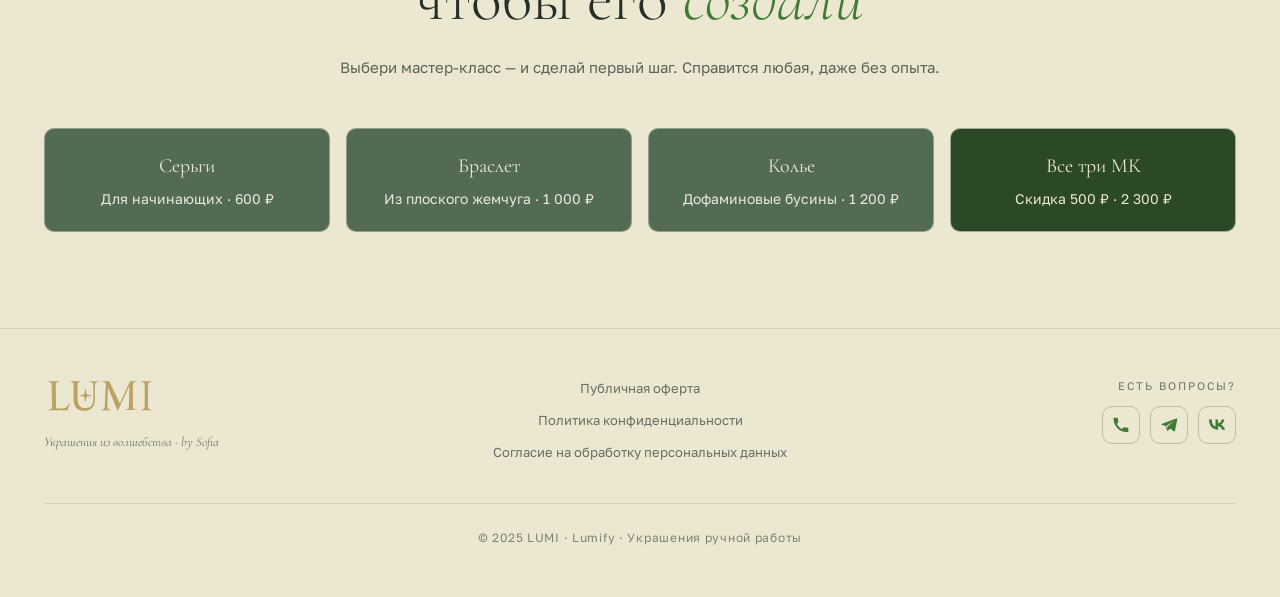
==== commit 9e7fc1ed: "update" ====
--- a/index.html
+++ b/index.html
@@ -4,7 +4,22 @@
 		<meta charset="UTF-8" />
 		<meta name="viewport" content="width=device-width, initial-scale=1.0" />
 		<title>LUMI — Украшения из волшебства</title>
-		<link rel="stylesheet" href="css/main.css" />
+		<link rel="stylesheet" href="css/base/fonts.css" />
+		<link rel="stylesheet" href="css/base/vars.css" />
+		<link rel="stylesheet" href="css/base/normalize.css" />
+		<link rel="stylesheet" href="css/base/globals.css" />
+		<link rel="stylesheet" href="css/blocks/header.css" />
+		<link rel="stylesheet" href="css/blocks/hero.css" />
+		<link rel="stylesheet" href="css/blocks/about.css" />
+		<link rel="stylesheet" href="css/blocks/workshops.css" />
+		<link rel="stylesheet" href="css/blocks/suppliers.css" />
+		<link rel="stylesheet" href="css/blocks/consult.css" />
+		<link rel="stylesheet" href="css/blocks/how.css" />
+		<link rel="stylesheet" href="css/blocks/reviews.css" />
+		<link rel="stylesheet" href="css/blocks/faq.css" />
+		<link rel="stylesheet" href="css/blocks/cta.css" />
+		<link rel="stylesheet" href="css/blocks/offer.css" />
+		<link rel="stylesheet" href="css/blocks/footer.css" />
 		<script type="module" src="js/main.js"></script>
 	</head>
 	<body class="page">
@@ -123,7 +138,15 @@
 						</div>
 					</div>
 					<div class="hero__photo">
-						<img src="images/hero-img-2.webp" alt="София" class="hero__image" />
+						<img
+							src="images/hero-img-2.webp"
+							alt="София"
+							class="hero__image"
+							width="1400"
+							height="2100"
+							fetchpriority="high"
+							decoding="async"
+						/>
 					</div>
 				</div>
 			</section>
@@ -135,6 +158,10 @@
 							src="images/about-img.webp"
 							alt="София — мастер украшений"
 							class="about__image"
+							width="1400"
+							height="2100"
+							loading="lazy"
+							decoding="async"
 						/>
 					</div>
 					<div class="about__content">
@@ -216,11 +243,19 @@
 								src="images/workshops/Earrings-2.webp"
 								alt="Серьги из жемчуга"
 								class="workshop-card__image"
+								width="760"
+								height="1013"
+								loading="lazy"
+								decoding="async"
 							/>
 							<img
 								src="images/workshops/Earrings.webp"
 								alt="Процесс создания серёг"
 								class="workshop-card__image"
+								width="760"
+								height="1013"
+								loading="lazy"
+								decoding="async"
 							/>
 						</div>
 						<div class="workshop-card__tag">Для начинающих</div>
@@ -257,11 +292,19 @@
 								src="images/workshops/Bracelet-2.webp"
 								alt="Браслет из жемчуга"
 								class="workshop-card__image"
+								width="760"
+								height="1013"
+								loading="lazy"
+								decoding="async"
 							/>
 							<img
 								src="images/workshops/Bracelet.webp"
 								alt="Процесс создания браслета"
 								class="workshop-card__image"
+								width="760"
+								height="1014"
+								loading="lazy"
+								decoding="async"
 							/>
 						</div>
 						<div class="workshop-card__tag">Для начинающих</div>
@@ -300,11 +343,19 @@
 								src="images/workshops/Necklace-2.webp"
 								alt="Колье из бусин"
 								class="workshop-card__image"
+								width="760"
+								height="1014"
+								loading="lazy"
+								decoding="async"
 							/>
 							<img
 								src="images/workshops/Necklace.webp"
 								alt="Процесс создания колье"
 								class="workshop-card__image"
+								width="760"
+								height="1013"
+								loading="lazy"
+								decoding="async"
 							/>
 						</div>
 						<div class="workshop-card__tag">Для начинающих</div>
--- a/css/base/fonts.css
+++ b/css/base/fonts.css
@@ -0,0 +1,64 @@
+@font-face {
+	font-family: "Golos Text";
+	src: url("../../fonts/golos-text-regular.woff2") format("woff2");
+	font-weight: 400;
+	font-style: normal;
+	font-display: swap;
+}
+
+@font-face {
+	font-family: "Golos Text";
+	src: url("../../fonts/golos-text-medium.woff2") format("woff2");
+	font-weight: 500;
+	font-style: normal;
+	font-display: swap;
+}
+
+@font-face {
+	font-family: "Golos Text";
+	src: url("../../fonts/golos-text-semibold.woff2") format("woff2");
+	font-weight: 600;
+	font-style: normal;
+	font-display: swap;
+}
+
+@font-face {
+	font-family: "Cormorant Garamond";
+	src: url("../../fonts/cormorant-garamond-light.woff2") format("woff2");
+	font-weight: 300;
+	font-style: normal;
+	font-display: swap;
+}
+
+@font-face {
+	font-family: "Cormorant Garamond";
+	src: url("../../fonts/cormorant-garamond-regular.woff2") format("woff2");
+	font-weight: 400;
+	font-style: normal;
+	font-display: swap;
+}
+
+@font-face {
+	font-family: "Cormorant Garamond";
+	src: url("../../fonts/cormorant-garamond-semibold.woff2") format("woff2");
+	font-weight: 600;
+	font-style: normal;
+	font-display: swap;
+}
+
+@font-face {
+	font-family: "Cormorant Garamond";
+	src: url("../../fonts/cormorant-garamond-light-italic.woff2") format("woff2");
+	font-weight: 300;
+	font-style: italic;
+	font-display: swap;
+}
+
+@font-face {
+	font-family: "Cormorant Garamond";
+	src: url("../../fonts/cormorant-garamond-regular-italic.woff2")
+		format("woff2");
+	font-weight: 400;
+	font-style: italic;
+	font-display: swap;
+}
--- a/css/base/vars.css
+++ b/css/base/vars.css
@@ -0,0 +1,93 @@
+:root {
+	--forest: #2d3b32;
+	--forest2: #425d3b;
+	--forest3: #b8c2ac;
+	--cream: #ebe7d1;
+	--gold: #3f7b35;
+	--gold2: #5f9156;
+	--pearl: #e8eadf;
+	--ivory: #f7f5ee;
+	--ivory2: #dfe4d7;
+	--ink: #243027;
+	--muted: #65715f;
+	--clay: #536b52;
+	--clay2: #2b4926;
+	--clay3: #536b52;
+	--clay-soft: #82a06f;
+	--line: rgba(53, 91, 51, 0.24);
+	--line-light: rgba(243, 241, 232, 0.36);
+	--container: 1440px;
+	--container-padding: 48px;
+	--container-side: max(
+		var(--container-padding),
+		calc((100vw - var(--container)) / 2)
+	);
+	--font-text: "Golos Text", Arial, sans-serif;
+	--font-title: "Cormorant Garamond", Georgia, serif;
+}
+
+@media (max-width: 1440px) {
+	:root {
+		--container-padding: 44px;
+	}
+}
+
+@media (max-width: 1200px) {
+	:root {
+		--container-padding: 40px;
+	}
+}
+
+@media (max-width: 1024px) {
+	:root {
+		--container-padding: 36px;
+	}
+}
+
+@media (max-width: 992px) {
+	:root {
+		--container-padding: 32px;
+	}
+}
+
+@media (max-width: 820px) {
+	:root {
+		--container-padding: 28px;
+	}
+}
+
+@media (max-width: 768px) {
+	:root {
+		--container-padding: 24px;
+	}
+}
+
+@media (max-width: 640px) {
+	:root {
+		--container-padding: 22px;
+	}
+}
+
+@media (max-width: 576px) {
+	:root {
+		--container-padding: 20px;
+	}
+}
+
+@media (max-width: 430px) {
+	:root {
+		--container-padding: 18px;
+	}
+}
+
+@media (max-width: 390px) {
+	:root {
+		--container-padding: 16px;
+	}
+}
+
+@media (max-width: 360px) {
+	:root {
+		--container-padding: 14px;
+	}
+}
--- a/css/base/globals.css
+++ b/css/base/globals.css
@@ -0,0 +1,264 @@
+.page--menu-open {
+	overflow: hidden;
+}
+
+.progress {
+	position: fixed;
+	top: 0;
+	left: 0;
+	z-index: 1000;
+	width: 0%;
+	height: 2px;
+	background: linear-gradient(90deg, var(--clay3), var(--clay-soft));
+}
+
+.main {
+	overflow: hidden;
+}
+
+body::before {
+	content: "";
+	position: fixed;
+	inset: 0;
+	z-index: 2000;
+	background-image:
+		radial-gradient(
+			circle at 20% 30%,
+			rgba(53, 91, 51, 0.18) 0 1px,
+			transparent 1px
+		),
+		radial-gradient(
+			circle at 76% 64%,
+			rgba(243, 241, 232, 0.16) 0 1px,
+			transparent 1px
+		);
+	background-size:
+		18px 18px,
+		23px 23px;
+	mix-blend-mode: soft-light;
+	opacity: 0.16;
+	pointer-events: none;
+}
+
+h1,
+h2,
+h3 {
+	max-width: 100%;
+	overflow-wrap: break-word;
+	hyphens: auto;
+}
+
+.section {
+	padding: 100px var(--container-side);
+}
+
+.section__header {
+	max-width: var(--container);
+	margin: 0 auto;
+}
+
+.eyebrow {
+	font-size: 11px;
+	letter-spacing: 0.28em;
+	text-transform: uppercase;
+	color: var(--gold);
+	margin-bottom: 16px;
+}
+
+.title {
+	max-width: 100%;
+	font-family: var(--font-title);
+	font-size: clamp(36px, 5vw, 60px);
+	font-weight: 300;
+	line-height: 1.15;
+	color: var(--ink);
+	margin-bottom: 24px;
+	overflow-wrap: break-word;
+	hyphens: auto;
+}
+
+.title em {
+	font-style: italic;
+	color: var(--gold);
+}
+
+.button {
+	display: inline-flex;
+	align-items: center;
+	justify-content: center;
+	min-height: 50px;
+	padding: 14px 32px;
+	border: 1px solid transparent;
+	border-radius: 10px;
+	color: inherit;
+	font-family: var(--font-text);
+	font-size: 14px;
+	font-weight: 600;
+	letter-spacing: 0.1em;
+	text-decoration: none;
+	cursor: pointer;
+	transition:
+		background 0.3s,
+		border-color 0.3s,
+		color 0.3s,
+		box-shadow 0.3s,
+		transform 0.3s;
+}
+
+.button:hover {
+	transform: translateY(-2px);
+}
+
+.button--primary {
+	background: var(--clay3);
+	color: var(--cream);
+}
+
+.button--primary:hover {
+	background: var(--clay);
+	box-shadow: 0 12px 30px rgba(53, 91, 51, 0.24);
+}
+
+.button--ghost {
+	border-color: rgba(53, 91, 51, 0.34);
+	color: var(--clay3);
+}
+
+.button--ghost:hover {
+	border-color: var(--clay2);
+	color: var(--gold);
+}
+
+.button--outline {
+	border-color: var(--gold);
+	color: var(--gold);
+}
+
+.button--outline:hover {
+	background: var(--gold);
+	color: var(--cream);
+}
+
+[data-reveal] {
+	opacity: 0;
+	transform: translateY(30px);
+	transition:
+		opacity 0.7s ease,
+		transform 0.7s ease;
+}
+
+.reveal--visible {
+	opacity: 1;
+	transform: translateY(0);
+}
+
+.check-list {
+	display: flex;
+	flex-direction: column;
+	gap: 8px;
+	list-style: none;
+}
+
+.check-list__item {
+	position: relative;
+	padding-left: 18px;
+	font-size: 14px;
+	color: rgba(247, 239, 226, 0.82);
+}
+
+.check-list__item::before {
+	content: "✦";
+	position: absolute;
+	top: 4px;
+	left: 0;
+	color: var(--gold);
+	font-size: 8px;
+}
+
+@keyframes fade-up {
+	from {
+		opacity: 0;
+		transform: translateY(24px);
+	}
+	to {
+		opacity: 1;
+		transform: translateY(0);
+	}
+}
+
+@media (max-width: 1440px) {
+	.section {
+		padding-top: 96px;
+		padding-bottom: 96px;
+	}
+}
+
+@media (max-width: 1200px) {
+	.section {
+		padding-top: 88px;
+		padding-bottom: 88px;
+	}
+}
+
+@media (max-width: 1024px) {
+	.title {
+		font-size: clamp(34px, 5.5vw, 56px);
+	}
+}
+
+@media (max-width: 992px) {
+	.section {
+		padding-top: 80px;
+		padding-bottom: 80px;
+	}
+}
+
+@media (max-width: 820px) {
+	.button {
+		min-height: 48px;
+		padding: 13px 28px;
+	}
+}
+
+@media (max-width: 768px) {
+	.section {
+		padding-top: 72px;
+		padding-bottom: 72px;
+	}
+
+	.title {
+		font-size: clamp(32px, 7vw, 48px);
+	}
+}
+
+@media (max-width: 576px) {
+	.section {
+		padding-top: 64px;
+		padding-bottom: 64px;
+	}
+
+	.button {
+		width: 100%;
+	}
+}
+
+@media (max-width: 430px) {
+	.eyebrow {
+		font-size: 10px;
+		letter-spacing: 0.22em;
+	}
+}
+
+@media (max-width: 390px) {
+	.title {
+		font-size: 30px;
+	}
+}
+
+@media (max-width: 360px) {
+	.button {
+		padding-right: 20px;
+		padding-left: 20px;
+		font-size: 13px;
+	}
+}
--- a/css/blocks/header.css
+++ b/css/blocks/header.css
@@ -0,0 +1,297 @@
+.header {
+	position: fixed;
+	top: 0;
+	left: 0;
+	right: 0;
+	z-index: 900;
+	padding: 20px var(--container-side);
+	transition:
+		background 0.4s,
+		padding 0.3s,
+		border-color 0.3s;
+}
+
+.header--scrolled,
+.header--menu-open {
+	background: var(--cream);
+	backdrop-filter: blur(18px);
+	border-bottom: 1px solid rgba(53, 91, 51, 0.16);
+}
+
+.header--scrolled {
+	padding-top: 14px;
+	padding-bottom: 14px;
+}
+
+.header__inner {
+	max-width: var(--container);
+	margin: 0 auto;
+	display: flex;
+	align-items: center;
+	justify-content: space-between;
+	gap: 28px;
+}
+
+.header__logo {
+	position: relative;
+	z-index: 2;
+	display: flex;
+	align-items: center;
+	flex: 0 0 auto;
+}
+
+.header__logo-image {
+	display: block;
+	width: 112px;
+	height: auto;
+}
+
+.header__nav {
+	display: flex;
+	justify-content: center;
+	min-width: 0;
+}
+
+.header__list {
+	display: flex;
+	align-items: center;
+	gap: 32px;
+	list-style: none;
+}
+
+.header__link {
+	position: relative;
+	color: rgba(36, 48, 39, 0.72);
+	text-decoration: none;
+	font-size: 14px;
+	letter-spacing: 0.06em;
+	white-space: nowrap;
+	transition: color 0.3s;
+}
+
+.header__link::after {
+	content: "";
+	position: absolute;
+	left: 0;
+	right: 0;
+	bottom: -6px;
+	height: 1px;
+	background: var(--gold);
+	transform: scaleX(0);
+	transform-origin: center;
+	transition: transform 0.35s ease;
+}
+
+.header__link:hover {
+	color: var(--gold);
+}
+
+.header__link:hover::after {
+	transform: scaleX(1);
+}
+
+.header__cta {
+	flex: 0 0 auto;
+	min-height: 42px;
+	padding: 9px 24px;
+	font-weight: 400;
+}
+
+.header__burger {
+	position: relative;
+	z-index: 2;
+	display: none;
+	width: 46px;
+	height: 46px;
+	align-items: center;
+	justify-content: center;
+	border: 1px solid rgba(53, 91, 51, 0.28);
+	border-radius: 10px;
+	background: transparent;
+	cursor: pointer;
+}
+
+.header__burger-line {
+	position: absolute;
+	width: 22px;
+	height: 1.5px;
+	background: var(--gold);
+	transition:
+		transform 0.3s,
+		opacity 0.2s;
+}
+
+.header__burger-line:nth-child(1) {
+	transform: translateY(-7px);
+}
+
+.header__burger-line:nth-child(3) {
+	transform: translateY(7px);
+}
+
+.header__burger[aria-expanded="true"] .header__burger-line:nth-child(1) {
+	transform: rotate(45deg);
+}
+
+.header__burger[aria-expanded="true"] .header__burger-line:nth-child(2) {
+	opacity: 0;
+}
+
+.header__burger[aria-expanded="true"] .header__burger-line:nth-child(3) {
+	transform: rotate(-45deg);
+}
+
+.mobile-menu {
+	position: fixed;
+	top: 0;
+	right: 0;
+	z-index: 850;
+	width: min(420px, 100%);
+	height: 100dvh;
+	padding: 98px var(--container-padding) 32px;
+	background: var(--cream);
+	border-left: 1px solid rgba(53, 91, 51, 0.16);
+	box-shadow: -20px 0 60px rgba(0, 0, 0, 0.18);
+	transform: translateX(100%);
+	visibility: hidden;
+	transition:
+		transform 0.35s ease,
+		visibility 0.35s ease;
+}
+
+.mobile-menu--open {
+	transform: translateX(0);
+	visibility: visible;
+}
+
+.mobile-menu__nav {
+	display: flex;
+	height: 100%;
+	flex-direction: column;
+	gap: 4px;
+}
+
+.mobile-menu__link {
+	display: flex;
+	align-items: center;
+	min-height: 54px;
+	border-bottom: 1px solid rgba(53, 91, 51, 0.12);
+	color: var(--ink);
+	text-decoration: none;
+	font-family: var(--font-title);
+	font-size: 28px;
+	font-weight: 300;
+	transition:
+		color 0.3s,
+		padding-left 0.3s;
+}
+
+.mobile-menu__link:hover {
+	padding-left: 8px;
+	color: var(--gold);
+}
+
+.mobile-menu__cta {
+	width: 100%;
+	margin-top: auto;
+}
+
+.mobile-menu__overlay {
+	position: fixed;
+	inset: 0;
+	z-index: 820;
+	background: rgba(36, 48, 39, 0.24);
+	opacity: 0;
+	visibility: hidden;
+	transition:
+		opacity 0.3s,
+		visibility 0.3s;
+}
+
+.mobile-menu__overlay--visible {
+	opacity: 1;
+	visibility: visible;
+}
+
+@media (max-width: 1440px) {
+	.header__list {
+		gap: 28px;
+	}
+}
+
+@media (max-width: 1200px) {
+	.header__list {
+		gap: 20px;
+	}
+
+	.header__link {
+		font-size: 13px;
+	}
+}
+
+@media (max-width: 1024px) {
+	.header__nav,
+	.header__cta {
+		display: none;
+	}
+
+	.header__burger {
+		display: flex;
+	}
+}
+
+@media (max-width: 992px) {
+	.header {
+		padding-top: 18px;
+		padding-bottom: 18px;
+	}
+}
+
+@media (max-width: 820px) {
+	.header__logo-image {
+		width: 104px;
+	}
+}
+
+@media (max-width: 768px) {
+	.mobile-menu {
+		width: min(390px, 100%);
+	}
+}
+
+@media (max-width: 640px) {
+	.mobile-menu__link {
+		font-size: 26px;
+	}
+}
+
+@media (max-width: 576px) {
+	.mobile-menu {
+		width: 100%;
+		border-left: 0;
+	}
+}
+
+@media (max-width: 430px) {
+	.header__burger {
+		width: 42px;
+		height: 42px;
+	}
+
+	.mobile-menu__link {
+		min-height: 50px;
+		font-size: 24px;
+	}
+}
+
+@media (max-width: 390px) {
+	.header__logo-image {
+		width: 98px;
+	}
+}
+
+@media (max-width: 360px) {
+	.mobile-menu__link {
+		font-size: 22px;
+	}
+}
--- a/css/blocks/hero.css
+++ b/css/blocks/hero.css
@@ -0,0 +1,225 @@
+.hero {
+	position: relative;
+	min-height: 100vh;
+	display: flex;
+	align-items: center;
+	padding: 104px var(--container-side) 56px;
+	overflow: hidden;
+}
+
+.hero__canvas {
+	position: absolute;
+	inset: 0;
+	z-index: 1;
+	width: 100%;
+	height: 100%;
+	pointer-events: none;
+}
+
+.hero__background {
+	position: absolute;
+	inset: 0;
+	z-index: 0;
+	background: var(--cream);
+}
+
+.hero__inner {
+	position: relative;
+	z-index: 2;
+	display: grid;
+	grid-template-columns: minmax(0, 0.92fr) minmax(420px, 0.78fr);
+	gap: clamp(36px, 5vw, 84px);
+	align-items: center;
+	width: 100%;
+	max-width: var(--container);
+	margin: 0 auto;
+	padding: 36px 0 0;
+}
+
+.hero__content {
+	position: relative;
+	z-index: 2;
+}
+
+.hero__eyebrow {
+	max-width: 620px;
+	margin-bottom: 24px;
+	color: var(--gold);
+	font-size: 12px;
+	letter-spacing: 0.24em;
+	text-transform: uppercase;
+	animation: fade-up 0.8s 0.3s forwards;
+}
+
+.hero__title {
+	max-width: 690px;
+	margin-bottom: 8px;
+	color: var(--ink);
+	font-family: var(--font-title);
+	font-size: clamp(52px, 8vw, 96px);
+	font-weight: 300;
+	line-height: 1;
+	animation: fade-up 0.9s 0.5s forwards;
+}
+
+.hero__title em {
+	color: var(--gold);
+	font-style: italic;
+}
+
+.hero__subtitle {
+	max-width: 600px;
+	margin-bottom: 32px;
+	color: var(--muted);
+	font-family: var(--font-title);
+	font-size: clamp(18px, 2.5vw, 26px);
+	font-style: italic;
+	font-weight: 300;
+	animation: fade-up 0.9s 0.7s forwards;
+}
+
+.hero__text {
+	max-width: 500px;
+	margin-bottom: 48px;
+	color: rgba(36, 48, 39, 0.76);
+	font-size: 15px;
+	line-height: 1.8;
+	animation: fade-up 0.9s 0.9s forwards;
+}
+
+.hero__actions {
+	display: flex;
+	flex-wrap: wrap;
+	gap: 16px;
+	animation: fade-up 0.9s 1.1s forwards;
+}
+
+.hero__photo {
+	position: relative;
+	z-index: 2;
+	width: 100%;
+	max-width: 620px;
+	justify-self: end;
+	overflow: hidden;
+	border-radius: 14px;
+	aspect-ratio: 0.82 / 1;
+}
+
+.hero__image {
+	display: block;
+	width: 100%;
+	height: 100%;
+	object-fit: cover;
+	object-position: center 18%;
+}
+
+.hero__photo::before {
+	content: "";
+	position: absolute;
+	inset: 0;
+	z-index: 1;
+	background:
+		linear-gradient(90deg, rgba(36, 59, 42, 0.28) 0%, transparent 42%),
+		linear-gradient(0deg, rgba(36, 48, 39, 0.34) 0%, transparent 32%);
+}
+
+@media (max-width: 1440px) {
+	.hero__photo {
+		max-width: 580px;
+	}
+}
+
+@media (max-width: 1200px) {
+	.hero__inner {
+		grid-template-columns: minmax(0, 0.95fr) minmax(360px, 0.75fr);
+	}
+
+	.hero__title {
+		max-width: 620px;
+	}
+
+	.hero__photo {
+		max-width: 500px;
+	}
+}
+
+@media (max-width: 1024px) {
+	.hero {
+		padding-top: 96px;
+	}
+
+	.hero__inner {
+		grid-template-columns: minmax(0, 1fr) minmax(300px, 0.72fr);
+		gap: 32px;
+	}
+}
+
+@media (max-width: 992px) {
+	.hero {
+		min-height: 100svh;
+	}
+
+	.hero__photo {
+		max-width: 420px;
+	}
+}
+
+@media (max-width: 820px) {
+	.hero__inner {
+		grid-template-columns: 1fr;
+	}
+
+	.hero__photo {
+		display: none;
+	}
+
+	.hero__text {
+		max-width: 620px;
+	}
+}
+
+@media (max-width: 768px) {
+	.hero {
+		padding-top: 112px;
+		padding-bottom: 64px;
+	}
+}
+
+@media (max-width: 640px) {
+	.hero__title {
+		font-size: 50px;
+	}
+}
+
+@media (max-width: 576px) {
+	.hero__actions {
+		flex-direction: column;
+	}
+}
+
+@media (max-width: 430px) {
+	.hero__eyebrow {
+		font-size: 10px;
+		letter-spacing: 0.18em;
+	}
+
+	.hero__title {
+		font-size: 44px;
+	}
+}
+
+@media (max-width: 390px) {
+	.hero__title {
+		font-size: 40px;
+	}
+}
+
+@media (max-width: 360px) {
+	.hero__title {
+		font-size: 37px;
+	}
+
+	.hero__text {
+		font-size: 14px;
+	}
+}
--- a/css/blocks/about.css
+++ b/css/blocks/about.css
@@ -0,0 +1,134 @@
+.about {
+	background: var(--cream);
+	color: var(--ink);
+}
+
+.about__inner {
+	display: grid;
+	grid-template-columns: 1fr 1fr;
+	gap: 80px;
+	align-items: center;
+	max-width: var(--container);
+	margin: 0 auto;
+}
+
+.about__photo {
+	position: relative;
+}
+
+.about__image {
+	display: block;
+	width: 100%;
+	border-radius: 14px;
+}
+
+.about__quote {
+	margin: 32px 0;
+	padding-left: 24px;
+	border-left: 2px solid var(--gold);
+	color: var(--clay3);
+	font-family: var(--font-title);
+	font-size: 24px;
+	font-style: italic;
+	font-weight: 300;
+	line-height: 1.5;
+}
+
+.about .title {
+	color: var(--ink);
+}
+
+.about__text {
+	margin-bottom: 20px;
+	color: rgba(62, 58, 47, 0.82);
+	font-size: 16px;
+	line-height: 1.9;
+}
+
+.about__stats {
+	display: flex;
+	flex-wrap: wrap;
+	gap: 40px;
+	margin-top: 40px;
+}
+
+.about__stat-value {
+	color: var(--clay3);
+	font-family: var(--font-title);
+	font-size: 48px;
+	font-weight: 300;
+	line-height: 1;
+}
+
+.about__stat-label {
+	margin-top: 4px;
+	color: rgba(52, 69, 47, 0.58);
+	font-size: 12px;
+	letter-spacing: 0.1em;
+	text-transform: uppercase;
+}
+
+@media (max-width: 1440px) {
+	.about__inner {
+		gap: 72px;
+	}
+}
+
+@media (max-width: 1200px) {
+	.about__inner {
+		gap: 64px;
+	}
+}
+
+@media (max-width: 1024px) {
+	.about__inner {
+		gap: 52px;
+	}
+}
+
+@media (max-width: 992px) {
+	.about__quote {
+		font-size: 22px;
+	}
+}
+
+@media (max-width: 820px) {
+	.about__inner {
+		grid-template-columns: 1fr;
+	}
+
+	.about__photo {
+		max-width: 560px;
+	}
+}
+
+@media (max-width: 768px) {
+	.about__stats {
+		gap: 28px;
+	}
+}
+
+@media (max-width: 640px) {
+	.about__stat-value {
+		font-size: 42px;
+	}
+}
+
+@media (max-width: 430px) {
+	.about__quote {
+		padding-left: 18px;
+		font-size: 20px;
+	}
+}
+
+@media (max-width: 390px) {
+	.about__text {
+		font-size: 15px;
+	}
+}
+
+@media (max-width: 360px) {
+	.about__stats {
+		gap: 22px;
+	}
+}
--- a/css/blocks/workshops.css
+++ b/css/blocks/workshops.css
@@ -0,0 +1,354 @@
+.workshops {
+	background: var(--cream);
+}
+
+.workshops__header,
+.bundle,
+.workshops__grid {
+	max-width: var(--container);
+	margin-right: auto;
+	margin-left: auto;
+}
+
+.workshops__header {
+	margin-bottom: 60px;
+}
+
+.workshops__description {
+	max-width: 560px;
+	color: rgba(36, 48, 39, 0.74);
+	font-size: 15px;
+	line-height: 1.8;
+}
+
+.bundle {
+	display: flex;
+	align-items: center;
+	justify-content: space-between;
+	flex-wrap: wrap;
+	gap: 20px;
+	margin-bottom: 28px;
+	padding: 28px 40px;
+	border: 1px solid rgba(247, 239, 226, 0.38);
+	border-radius: 8px;
+	background: linear-gradient(135deg, var(--clay2), var(--clay));
+	box-shadow: 0 24px 70px rgba(36, 59, 42, 0.18);
+}
+
+.bundle__tag {
+	margin-bottom: 8px;
+	color: var(--cream);
+	font-size: 11px;
+	letter-spacing: 0.2em;
+	text-transform: uppercase;
+}
+
+.bundle__tag::before {
+	content: "✦ ";
+}
+
+.bundle__title {
+	color: var(--cream);
+	font-family: var(--font-title);
+	font-size: 24px;
+	font-weight: 400;
+}
+
+.bundle__subtitle {
+	margin-top: 4px;
+	color: rgba(247, 239, 226, 0.65);
+	font-size: 14px;
+}
+
+.bundle__old-price {
+	color: rgba(247, 239, 226, 0.58);
+	font-size: 14px;
+	text-decoration: line-through;
+}
+
+.bundle__current-price {
+	color: var(--cream);
+	font-family: var(--font-title);
+	font-size: 42px;
+	font-weight: 300;
+	line-height: 1;
+}
+
+.bundle__save {
+	margin-top: 4px;
+	color: #d8e0b3;
+	font-size: 12px;
+}
+
+.bundle__button,
+.workshop-card__button {
+	display: inline-flex;
+	align-items: center;
+	justify-content: center;
+	border: 0;
+	border-radius: 10px;
+	background: var(--cream);
+	color: var(--clay3);
+	font-family: var(--font-text);
+	font-size: 13px;
+	font-weight: 600;
+	letter-spacing: 0.1em;
+	text-decoration: none;
+	white-space: nowrap;
+	cursor: pointer;
+	transition:
+		background 0.3s,
+		transform 0.3s;
+}
+
+.bundle__button {
+	min-height: 48px;
+	padding: 14px 32px;
+}
+
+.bundle__button:hover {
+	background: var(--pearl);
+	transform: translateY(-2px);
+}
+
+.workshop-card__button:hover {
+	background: var(--pearl);
+}
+
+.workshops__grid {
+	display: grid;
+	grid-template-columns: repeat(3, 1fr);
+	gap: 2px;
+	align-items: stretch;
+}
+
+.workshop-card {
+	position: relative;
+	display: flex;
+	height: 100%;
+	flex-direction: column;
+	overflow: hidden;
+	padding: 40px 32px;
+	border-radius: 8px;
+	background: var(--clay);
+	box-shadow: 0 20px 58px rgba(36, 59, 42, 0.16);
+	transition:
+		background 0.4s;
+}
+
+.workshop-card::before {
+	content: "";
+	position: absolute;
+	top: 0;
+	left: 0;
+	right: 0;
+	height: 1px;
+	background: linear-gradient(90deg, transparent, var(--cream), transparent);
+	transform: scaleX(0);
+	transition: transform 0.4s;
+}
+
+.workshop-card:hover {
+	background: var(--clay2);
+}
+
+.workshop-card:hover::before {
+	transform: scaleX(1);
+}
+
+.workshop-card__number {
+	margin-bottom: 24px;
+	color: rgba(247, 239, 226, 0.22);
+	font-family: var(--font-title);
+	font-size: 56px;
+	font-weight: 300;
+	line-height: 1;
+}
+
+.workshop-card__gallery {
+	display: grid;
+	grid-template-columns: 1fr 1fr;
+	gap: 2px;
+	margin-bottom: 28px;
+	border-radius: 14px;
+	overflow: hidden;
+}
+
+.workshop-card__image {
+	display: block;
+	width: 100%;
+	aspect-ratio: 1 / 1.15;
+	object-fit: cover;
+	transition: transform 0.5s;
+}
+
+.workshop-card__tag {
+	margin-bottom: 12px;
+	color: var(--cream);
+	font-size: 11px;
+	letter-spacing: 0.18em;
+	text-transform: uppercase;
+}
+
+.workshop-card__title {
+	min-height: 68px;
+	margin-bottom: 16px;
+	color: var(--cream);
+	font-family: var(--font-title);
+	font-size: 28px;
+	font-weight: 300;
+	line-height: 1.2;
+}
+
+.workshop-card__text {
+	min-height: 76px;
+	margin-bottom: 24px;
+	color: rgba(247, 239, 226, 0.72);
+	font-size: 14px;
+	line-height: 1.75;
+}
+
+.workshop-card__includes {
+	min-height: 126px;
+	margin-bottom: 28px;
+}
+
+.workshop-card__includes-title {
+	margin-bottom: 10px;
+	color: var(--cream);
+	font-size: 12px;
+	letter-spacing: 0.14em;
+	text-transform: uppercase;
+}
+
+.workshop-card__list {
+	display: flex;
+	flex-direction: column;
+	gap: 8px;
+	list-style: none;
+}
+
+.workshop-card__item {
+	position: relative;
+	padding-left: 18px;
+	color: rgba(247, 239, 226, 0.65);
+	font-size: 13px;
+	line-height: 1.55;
+}
+
+.workshop-card__item::before {
+	content: "·";
+	position: absolute;
+	left: 0;
+	color: var(--cream);
+}
+
+.workshop-card__price {
+	margin-top: auto;
+	margin-bottom: 22px;
+	color: var(--cream);
+	font-family: var(--font-title);
+	font-size: 42px;
+	font-weight: 300;
+	line-height: 1;
+	text-align: left;
+}
+
+.workshop-card__button {
+	width: 100%;
+	min-height: 50px;
+	padding: 14px 28px;
+}
+
+@media (max-width: 1440px) {
+	.workshop-card {
+		padding: 36px 28px;
+	}
+}
+
+@media (max-width: 1200px) {
+	.workshop-card__title {
+		min-height: 64px;
+		font-size: 26px;
+	}
+
+	.workshop-card__price {
+		font-size: 38px;
+	}
+}
+
+@media (max-width: 1024px) {
+	.workshops__grid {
+		grid-template-columns: repeat(2, 1fr);
+	}
+
+	.workshop-card__title,
+	.workshop-card__text,
+	.workshop-card__includes {
+		min-height: auto;
+	}
+}
+
+@media (max-width: 992px) {
+	.bundle {
+		align-items: flex-start;
+	}
+}
+
+@media (max-width: 820px) {
+	.bundle {
+		flex-direction: column;
+	}
+}
+
+@media (max-width: 768px) {
+	.workshops__grid {
+		grid-template-columns: 1fr;
+	}
+
+	.workshop-card {
+		padding: 34px 28px;
+	}
+}
+
+@media (max-width: 640px) {
+	.bundle {
+		padding: 28px;
+	}
+}
+
+@media (max-width: 576px) {
+	.bundle__button {
+		width: 100%;
+	}
+
+	.workshop-card__gallery {
+		grid-template-columns: 1fr;
+	}
+}
+
+@media (max-width: 430px) {
+	.workshop-card {
+		padding: 30px 22px;
+	}
+
+	.workshop-card__number {
+		font-size: 48px;
+	}
+}
+
+@media (max-width: 390px) {
+	.workshop-card__title {
+		font-size: 24px;
+	}
+
+	.workshop-card__price {
+		font-size: 34px;
+	}
+}
+
+@media (max-width: 360px) {
+	.bundle {
+		padding: 24px 20px;
+	}
+}
--- a/css/blocks/suppliers.css
+++ b/css/blocks/suppliers.css
@@ -0,0 +1,174 @@
+.suppliers {
+	background: var(--cream);
+	color: var(--ink);
+}
+
+.suppliers__card {
+	display: grid;
+	grid-template-columns: 1fr auto;
+	gap: 40px;
+	align-items: center;
+	max-width: var(--container);
+	margin: 60px auto 0;
+	padding: 56px 60px;
+	border: 1px solid rgba(247, 239, 226, 0.34);
+	border-radius: 8px;
+	background: var(--clay);
+	box-shadow: 0 24px 70px rgba(36, 59, 42, 0.18);
+}
+
+.suppliers__eyebrow {
+	margin-bottom: 12px;
+	color: var(--cream);
+	font-size: 11px;
+	letter-spacing: 0.22em;
+	text-transform: uppercase;
+}
+
+.suppliers__eyebrow::before {
+	content: "✦ ";
+}
+
+.suppliers .title {
+	color: var(--ink);
+}
+
+.suppliers__title {
+	margin-bottom: 16px;
+	color: var(--cream);
+	font-family: var(--font-title);
+	font-size: 32px;
+	font-weight: 300;
+	line-height: 1.2;
+}
+
+.suppliers__list {
+	margin-top: 20px;
+}
+
+.suppliers .check-list__item {
+	color: rgba(247, 239, 226, 0.76);
+}
+
+.suppliers .check-list__item::before {
+	color: var(--cream);
+}
+
+.suppliers__aside {
+	text-align: center;
+}
+
+.suppliers__price {
+	color: var(--cream);
+	font-family: var(--font-title);
+	font-size: 48px;
+	font-weight: 300;
+	line-height: 1;
+}
+
+.suppliers__label {
+	margin-top: 4px;
+	margin-bottom: 20px;
+	color: rgba(247, 239, 226, 0.62);
+	font-size: 12px;
+	letter-spacing: 0.1em;
+	text-transform: uppercase;
+}
+
+.suppliers__button {
+	display: inline-flex;
+	align-items: center;
+	justify-content: center;
+	min-height: 48px;
+	padding: 14px 28px;
+	border-radius: 10px;
+	background: var(--cream);
+	color: var(--clay3);
+	font-size: 13px;
+	font-weight: 600;
+	letter-spacing: 0.1em;
+	text-decoration: none;
+	white-space: nowrap;
+	transition:
+		background 0.3s,
+		transform 0.3s;
+}
+
+.suppliers__button:hover {
+	background: var(--pearl);
+	transform: translateY(-2px);
+}
+
+@media (max-width: 1440px) {
+	.suppliers__card {
+		padding: 52px 56px;
+	}
+}
+
+@media (max-width: 1200px) {
+	.suppliers__card {
+		padding: 48px;
+	}
+}
+
+@media (max-width: 1024px) {
+	.suppliers__card {
+		grid-template-columns: 1fr;
+	}
+
+	.suppliers__aside {
+		text-align: left;
+	}
+}
+
+@media (max-width: 992px) {
+	.suppliers__title {
+		font-size: 30px;
+	}
+}
+
+@media (max-width: 820px) {
+	.suppliers__card {
+		gap: 32px;
+	}
+}
+
+@media (max-width: 768px) {
+	.suppliers__card {
+		margin-top: 48px;
+	}
+}
+
+@media (max-width: 640px) {
+	.suppliers__card {
+		padding: 40px 32px;
+	}
+}
+
+@media (max-width: 576px) {
+	.suppliers__button {
+		width: 100%;
+	}
+}
+
+@media (max-width: 430px) {
+	.suppliers__card {
+		padding: 34px 24px;
+	}
+
+	.suppliers__price {
+		font-size: 42px;
+	}
+}
+
+@media (max-width: 390px) {
+	.suppliers__title {
+		font-size: 28px;
+	}
+}
+
+@media (max-width: 360px) {
+	.suppliers__card {
+		padding: 30px 20px;
+	}
+}
--- a/css/blocks/consult.css
+++ b/css/blocks/consult.css
@@ -0,0 +1,181 @@
+.consult {
+	background: var(--cream);
+}
+
+.consult__grid {
+	display: grid;
+	grid-template-columns: 1fr 1fr;
+	gap: 2px;
+	max-width: var(--container);
+	margin: 56px auto 0;
+}
+
+.consult__copy {
+	padding: 52px 48px;
+	border-radius: 8px 0 0 8px;
+	background: var(--clay);
+}
+
+.consult__text {
+	margin-bottom: 28px;
+	color: rgba(247, 239, 226, 0.8);
+	font-size: 15px;
+	line-height: 1.9;
+}
+
+.consult__text:last-of-type {
+	margin-bottom: 36px;
+}
+
+.consult__offer {
+	display: flex;
+	flex-direction: column;
+	align-items: flex-start;
+	justify-content: center;
+	padding: 52px 48px;
+	border-radius: 0 8px 8px 0;
+	background: var(--clay2);
+}
+
+.consult__eyebrow {
+	margin-bottom: 16px;
+	color: var(--cream);
+	font-size: 11px;
+	letter-spacing: 0.22em;
+	text-transform: uppercase;
+}
+
+.consult__eyebrow::before {
+	content: "✦ ";
+}
+
+.consult__price {
+	margin-bottom: 8px;
+	color: var(--cream);
+	font-family: var(--font-title);
+	font-size: 64px;
+	font-weight: 300;
+	line-height: 1;
+}
+
+.consult__label {
+	margin-bottom: 32px;
+	color: rgba(247, 239, 226, 0.55);
+	font-size: 13px;
+	letter-spacing: 0.08em;
+	text-transform: uppercase;
+}
+
+.consult__quote {
+	margin-bottom: 40px;
+	padding-left: 20px;
+	border-left: 2px solid rgba(247, 239, 226, 0.45);
+	color: var(--pearl);
+	font-family: var(--font-title);
+	font-size: 20px;
+	font-style: italic;
+	line-height: 1.6;
+}
+
+.consult__button {
+	display: inline-flex;
+	align-items: center;
+	justify-content: center;
+	min-height: 48px;
+	padding: 14px 28px;
+	border-radius: 10px;
+	background: var(--cream);
+	color: var(--clay3);
+	font-size: 13px;
+	font-weight: 600;
+	letter-spacing: 0.1em;
+	text-decoration: none;
+	white-space: nowrap;
+	transition:
+		background 0.3s,
+		transform 0.3s;
+}
+
+.consult__button:hover {
+	background: var(--pearl);
+	transform: translateY(-2px);
+}
+
+@media (max-width: 1440px) {
+	.consult__copy,
+	.consult__offer {
+		padding: 50px 46px;
+	}
+}
+
+@media (max-width: 1200px) {
+	.consult__copy,
+	.consult__offer {
+		padding: 46px 42px;
+	}
+}
+
+@media (max-width: 1024px) {
+	.consult__grid {
+		grid-template-columns: 1fr;
+	}
+
+	.consult__copy {
+		border-radius: 8px 8px 0 0;
+	}
+
+	.consult__offer {
+		border-radius: 0 0 8px 8px;
+	}
+}
+
+@media (max-width: 992px) {
+	.consult__price {
+		font-size: 58px;
+	}
+}
+
+@media (max-width: 820px) {
+	.consult__grid {
+		margin-top: 48px;
+	}
+}
+
+@media (max-width: 768px) {
+	.consult__copy,
+	.consult__offer {
+		padding: 42px 34px;
+	}
+}
+
+@media (max-width: 640px) {
+	.consult__price {
+		font-size: 52px;
+	}
+}
+
+@media (max-width: 576px) {
+	.consult__button {
+		width: 100%;
+	}
+}
+
+@media (max-width: 430px) {
+	.consult__copy,
+	.consult__offer {
+		padding: 34px 24px;
+	}
+}
+
+@media (max-width: 390px) {
+	.consult__quote {
+		font-size: 18px;
+	}
+}
+
+@media (max-width: 360px) {
+	.consult__copy,
+	.consult__offer {
+		padding: 30px 20px;
+	}
+}
--- a/css/blocks/how.css
+++ b/css/blocks/how.css
@@ -0,0 +1,120 @@
+.how {
+	background: var(--cream);
+	color: var(--ink);
+}
+
+.how__inner {
+	max-width: var(--container);
+	margin: 0 auto;
+}
+
+.how__steps {
+	margin-top: 60px;
+}
+
+.how .title {
+	color: var(--ink);
+}
+
+.how__step {
+	display: grid;
+	grid-template-columns: 80px 1fr;
+	gap: 32px;
+	align-items: start;
+	padding: 40px 0;
+	border-top: 1px solid rgba(53, 91, 51, 0.22);
+}
+
+.how__step:last-child {
+	border-bottom: 1px solid rgba(53, 91, 51, 0.22);
+}
+
+.how__step-number {
+	padding-top: 4px;
+	color: rgba(53, 91, 51, 0.36);
+	font-family: var(--font-title);
+	font-size: 56px;
+	font-weight: 300;
+	line-height: 1;
+}
+
+.how__step-title {
+	margin-bottom: 10px;
+	color: var(--ink);
+	font-family: var(--font-title);
+	font-size: 24px;
+	font-weight: 400;
+}
+
+.how__step-text {
+	color: rgba(62, 58, 47, 0.84);
+	font-size: 14px;
+	line-height: 1.8;
+}
+
+@media (max-width: 1440px) {
+	.how__steps {
+		margin-top: 56px;
+	}
+}
+
+@media (max-width: 1200px) {
+	.how__step {
+		padding: 36px 0;
+	}
+}
+
+@media (max-width: 1024px) {
+	.how__step {
+		grid-template-columns: 72px 1fr;
+	}
+}
+
+@media (max-width: 992px) {
+	.how__step-number {
+		font-size: 52px;
+	}
+}
+
+@media (max-width: 820px) {
+	.how__step {
+		gap: 26px;
+	}
+}
+
+@media (max-width: 768px) {
+	.how__step {
+		grid-template-columns: 1fr;
+		gap: 12px;
+	}
+}
+
+@media (max-width: 640px) {
+	.how__steps {
+		margin-top: 48px;
+	}
+}
+
+@media (max-width: 576px) {
+	.how__step-title {
+		font-size: 22px;
+	}
+}
+
+@media (max-width: 430px) {
+	.how__step-number {
+		font-size: 46px;
+	}
+}
+
+@media (max-width: 390px) {
+	.how__step {
+		padding: 32px 0;
+	}
+}
+
+@media (max-width: 360px) {
+	.how__step-text {
+		font-size: 13px;
+	}
+}
--- a/css/blocks/reviews.css
+++ b/css/blocks/reviews.css
@@ -0,0 +1,147 @@
+.reviews {
+	background: var(--cream);
+}
+
+.reviews__header,
+.reviews__grid {
+	max-width: var(--container);
+	margin-right: auto;
+	margin-left: auto;
+}
+
+.reviews__header {
+	margin-bottom: 60px;
+}
+
+.reviews__grid {
+	display: grid;
+	grid-template-columns: repeat(3, 1fr);
+	gap: 20px;
+	align-items: stretch;
+}
+
+.reviews__card {
+	display: grid;
+	grid-template-rows: auto minmax(116px, auto) auto auto;
+	height: 100%;
+	padding: 36px;
+	border-left: 2px solid rgba(247, 239, 226, 0.42);
+	border-radius: 8px;
+	background: var(--clay);
+	box-shadow: 0 18px 52px rgba(36, 59, 42, 0.16);
+	transition: border-color 0.3s;
+}
+
+.reviews__card:hover {
+	border-color: var(--cream);
+}
+
+.reviews__stars {
+	margin-bottom: 16px;
+	color: var(--cream);
+	font-size: 14px;
+	line-height: 1;
+	letter-spacing: 4px;
+}
+
+.reviews__text {
+	margin-bottom: 28px;
+	color: var(--pearl);
+	font-family: var(--font-title);
+	font-size: 18px;
+	font-style: italic;
+	font-weight: 300;
+	line-height: 1.7;
+}
+
+.reviews__author {
+	align-self: end;
+	color: var(--cream);
+	font-size: 12px;
+	letter-spacing: 0.1em;
+	text-transform: uppercase;
+}
+
+.reviews__course {
+	margin-top: 4px;
+	color: rgba(247, 239, 226, 0.66);
+	font-size: 12px;
+}
+
+@media (max-width: 1440px) {
+	.reviews__card {
+		padding: 34px;
+	}
+}
+
+@media (max-width: 1200px) {
+	.reviews__grid {
+		gap: 16px;
+	}
+
+	.reviews__card {
+		grid-template-rows: auto minmax(132px, auto) auto auto;
+	}
+}
+
+@media (max-width: 1024px) {
+	.reviews__grid {
+		grid-template-columns: repeat(2, 1fr);
+	}
+
+	.reviews__card {
+		grid-template-rows: auto minmax(116px, auto) auto auto;
+	}
+}
+
+@media (max-width: 992px) {
+	.reviews__text {
+		font-size: 17px;
+	}
+}
+
+@media (max-width: 820px) {
+	.reviews__grid {
+		grid-template-columns: 1fr;
+	}
+
+	.reviews__card {
+		grid-template-rows: auto;
+	}
+}
+
+@media (max-width: 768px) {
+	.reviews__header {
+		margin-bottom: 48px;
+	}
+}
+
+@media (max-width: 640px) {
+	.reviews__card {
+		padding: 30px;
+	}
+}
+
+@media (max-width: 576px) {
+	.reviews__stars {
+		letter-spacing: 3px;
+	}
+}
+
+@media (max-width: 430px) {
+	.reviews__card {
+		padding: 26px 24px;
+	}
+}
+
+@media (max-width: 390px) {
+	.reviews__text {
+		font-size: 16px;
+	}
+}
+
+@media (max-width: 360px) {
+	.reviews__card {
+		padding: 24px 20px;
+	}
+}
--- a/css/blocks/faq.css
+++ b/css/blocks/faq.css
@@ -0,0 +1,182 @@
+.faq {
+	background: var(--cream);
+	color: var(--ink);
+}
+
+.faq__inner {
+	max-width: var(--container);
+	margin: 0 auto;
+}
+
+.faq__list {
+	margin-top: 60px;
+}
+
+.faq .title {
+	color: var(--ink);
+}
+
+.faq .title em {
+	color: var(--gold);
+}
+
+.faq__item {
+	border-top: 1px solid rgba(53, 91, 51, 0.22);
+}
+
+.faq__item:last-child {
+	border-bottom: 1px solid rgba(53, 91, 51, 0.22);
+}
+
+.faq__question {
+	display: flex;
+	width: 100%;
+	align-items: center;
+	justify-content: space-between;
+	gap: 16px;
+	padding: 24px 0;
+	border: 0;
+	background: transparent;
+	color: var(--ink);
+	font-family: var(--font-title);
+	font-size: 20px;
+	font-weight: 400;
+	text-align: left;
+	cursor: pointer;
+	transition: color 0.3s;
+}
+
+.faq__question:hover {
+	color: var(--gold);
+}
+
+.faq__icon {
+	position: relative;
+	display: block;
+	width: 34px;
+	height: 34px;
+	flex: 0 0 auto;
+	transition: transform 0.3s ease;
+}
+
+.faq__icon::before,
+.faq__icon::after {
+	content: "";
+	position: absolute;
+	top: 50%;
+	left: 50%;
+	width: 20px;
+	height: 2px;
+	background: var(--gold);
+	transform: translate(-50%, -50%);
+	transition:
+		opacity 0.28s ease,
+		transform 0.28s ease,
+		background 0.28s ease;
+}
+
+.faq__icon::after {
+	width: 2px;
+	height: 20px;
+}
+
+.faq__question:hover .faq__icon::before,
+.faq__question:hover .faq__icon::after {
+	background: var(--gold2);
+}
+
+.faq__item--open .faq__icon::after {
+	opacity: 0;
+	transform: translate(-50%, -50%) scaleY(0);
+}
+
+.faq__answer {
+	max-height: 0;
+	overflow: hidden;
+	color: rgba(62, 58, 47, 0.86);
+	font-size: 14px;
+	line-height: 1.9;
+	transition:
+		max-height 0.4s ease,
+		padding 0.3s;
+}
+
+.faq__item--open .faq__answer {
+	max-height: 420px;
+	padding-bottom: 24px;
+}
+
+@media (max-width: 1440px) {
+	.faq__list {
+		margin-top: 56px;
+	}
+}
+
+@media (max-width: 1200px) {
+	.faq__question {
+		font-size: 19px;
+	}
+}
+
+@media (max-width: 1024px) {
+	.faq__question {
+		gap: 14px;
+	}
+}
+
+@media (max-width: 992px) {
+	.faq__inner {
+		max-width: var(--container);
+	}
+}
+
+@media (max-width: 820px) {
+	.faq__list {
+		margin-top: 48px;
+	}
+}
+
+@media (max-width: 768px) {
+	.faq__question {
+		padding: 22px 0;
+	}
+}
+
+@media (max-width: 640px) {
+	.faq__question {
+		font-size: 18px;
+	}
+}
+
+@media (max-width: 576px) {
+	.faq__question {
+		align-items: flex-start;
+	}
+}
+
+@media (max-width: 430px) {
+	.faq__question {
+		font-size: 17px;
+	}
+}
+
+@media (max-width: 390px) {
+	.faq__answer {
+		font-size: 13px;
+	}
+}
+
+@media (max-width: 360px) {
+	.faq__icon {
+		width: 30px;
+		height: 30px;
+	}
+
+	.faq__icon::before {
+		width: 18px;
+	}
+
+	.faq__icon::after {
+		height: 18px;
+	}
+}
--- a/css/blocks/cta.css
+++ b/css/blocks/cta.css
@@ -0,0 +1,166 @@
+.cta {
+	position: relative;
+	overflow: hidden;
+	background: var(--cream);
+	text-align: center;
+}
+
+.cta::before {
+	content: none;
+}
+
+.cta__inner {
+	position: relative;
+	z-index: 1;
+	max-width: var(--container);
+	margin: 0 auto;
+}
+
+.cta__eyebrow {
+	margin-bottom: 20px;
+	color: var(--gold);
+	font-size: 11px;
+	letter-spacing: 0.28em;
+	text-transform: uppercase;
+}
+
+.cta__title {
+	margin-bottom: 20px;
+	color: var(--ink);
+	font-family: var(--font-title);
+	font-size: clamp(36px, 5vw, 64px);
+	font-weight: 300;
+	line-height: 1.1;
+}
+
+.cta__title em {
+	color: var(--gold);
+	font-style: italic;
+}
+
+.cta__text {
+	max-width: 640px;
+	margin: 0 auto 48px;
+	color: rgba(36, 48, 39, 0.72);
+	font-size: 15px;
+	line-height: 1.7;
+}
+
+.cta__cards {
+	display: flex;
+	flex-wrap: wrap;
+	justify-content: center;
+	gap: 16px;
+}
+
+.cta__card {
+	display: flex;
+	flex: 1 1 0;
+	width: 100%;
+	min-width: 0;
+	min-height: 104px;
+	flex-direction: column;
+	align-items: center;
+	justify-content: center;
+	padding: 20px 28px;
+	border: 1px solid rgba(247, 239, 226, 0.38);
+	border-radius: 10px;
+	background: var(--clay);
+	color: var(--pearl);
+	font-size: 14px;
+	text-decoration: none;
+	cursor: pointer;
+	transition:
+		background 0.3s,
+		border-color 0.3s,
+		color 0.3s;
+}
+
+.cta__card:hover {
+	border-color: var(--cream);
+	background: var(--clay2);
+	color: var(--cream);
+}
+
+.cta__card-title {
+	display: block;
+	margin-bottom: 4px;
+	color: var(--cream);
+	font-family: var(--font-title);
+	font-size: 20px;
+	font-weight: 400;
+}
+
+.cta__card--featured {
+	border-color: rgba(247, 239, 226, 0.58);
+	background: var(--clay2);
+}
+
+.cta__card--featured .cta__card-title,
+.cta__card--featured .cta__card-text {
+	color: var(--cream);
+}
+
+@media (max-width: 1200px) {
+	.cta__cards {
+		gap: 14px;
+	}
+}
+
+@media (max-width: 1024px) {
+	.cta__card {
+		flex-basis: calc(50% - 7px);
+		min-width: 250px;
+	}
+}
+
+@media (max-width: 992px) {
+	.cta__title {
+		font-size: clamp(34px, 6vw, 58px);
+	}
+}
+
+@media (max-width: 820px) {
+	.cta__cards {
+		align-items: stretch;
+	}
+}
+
+@media (max-width: 768px) {
+	.cta__card {
+		flex-basis: auto;
+		width: calc(50% - 8px);
+		min-width: 0;
+	}
+}
+
+@media (max-width: 640px) {
+	.cta__card {
+		flex-basis: auto;
+		width: 100%;
+	}
+}
+
+@media (max-width: 576px) {
+	.cta__text {
+		margin-bottom: 40px;
+	}
+}
+
+@media (max-width: 430px) {
+	.cta__title {
+		font-size: 34px;
+	}
+}
+
+@media (max-width: 390px) {
+	.cta__title {
+		font-size: 32px;
+	}
+}
+
+@media (max-width: 360px) {
+	.cta__card {
+		padding: 18px 20px;
+	}
+}
--- a/css/blocks/offer.css
+++ b/css/blocks/offer.css
@@ -0,0 +1,201 @@
+.offer {
+	min-height: 100vh;
+	padding: 148px var(--container-side) 100px;
+	background: var(--cream);
+}
+
+.offer__inner {
+	max-width: var(--container);
+	margin: 0 auto;
+}
+
+.offer__document {
+	max-width: 980px;
+	margin: 0 auto;
+	padding: 64px;
+	border: 1px solid rgba(53, 91, 51, 0.28);
+	background: var(--ivory);
+	box-shadow: 0 24px 80px rgba(36, 48, 39, 0.1);
+	color: #2f382b;
+}
+
+.offer__label {
+	margin-bottom: 18px;
+	color: var(--gold);
+	font-size: 11px;
+	letter-spacing: 0.28em;
+	text-transform: uppercase;
+}
+
+.offer__title {
+	max-width: 100%;
+	margin-bottom: 10px;
+	color: #2f382b;
+	font-family: var(--font-title);
+	font-size: clamp(36px, 5vw, 58px);
+	font-weight: 400;
+	line-height: 1.05;
+	text-transform: uppercase;
+	overflow-wrap: normal;
+	hyphens: none;
+	text-wrap: balance;
+	word-break: normal;
+}
+
+.offer__subtitle {
+	margin-bottom: 12px;
+	color: var(--forest3);
+	font-family: var(--font-title);
+	font-size: 24px;
+	font-style: italic;
+	font-weight: 300;
+}
+
+.offer__intro {
+	margin-bottom: 42px;
+	color: #46523f;
+	font-size: 15px;
+	line-height: 1.85;
+}
+
+.offer__section {
+	margin-top: 42px;
+}
+
+.offer__heading {
+	margin-bottom: 16px;
+	color: var(--forest);
+	font-family: var(--font-title);
+	font-size: 30px;
+	font-weight: 600;
+	line-height: 1.2;
+}
+
+.offer__subheading {
+	margin: 32px 0 12px;
+	color: var(--forest);
+	font-family: var(--font-title);
+	font-size: 24px;
+	font-weight: 600;
+	line-height: 1.2;
+}
+
+.offer__text {
+	margin-bottom: 14px;
+	color: #2f382b;
+	font-size: 15px;
+	line-height: 1.85;
+}
+
+.offer__list {
+	display: flex;
+	flex-direction: column;
+	gap: 8px;
+	margin: 0 0 18px;
+	padding-left: 22px;
+}
+
+.offer__item {
+	color: #2f382b;
+	font-size: 15px;
+	line-height: 1.8;
+}
+
+.offer__note {
+	margin-top: 42px;
+	padding-top: 24px;
+	border-top: 1px solid rgba(83, 109, 71, 0.2);
+	color: #5d6758;
+	font-size: 13px;
+	line-height: 1.7;
+}
+
+@media (max-width: 1440px) {
+	.offer {
+		padding-top: 140px;
+	}
+}
+
+@media (max-width: 1200px) {
+	.offer__document {
+		padding: 56px;
+	}
+}
+
+@media (max-width: 1024px) {
+	.offer {
+		padding-top: 128px;
+	}
+}
+
+@media (max-width: 992px) {
+	.offer__document {
+		padding: 44px 36px;
+	}
+}
+
+@media (max-width: 820px) {
+	.offer {
+		padding-top: 120px;
+		padding-bottom: 80px;
+	}
+}
+
+@media (max-width: 768px) {
+	.offer__document {
+		padding: 38px 30px;
+	}
+
+	.offer__heading {
+		font-size: 27px;
+	}
+}
+
+@media (max-width: 640px) {
+	.offer {
+		padding-bottom: 68px;
+	}
+
+	.offer__document {
+		padding: 34px 24px;
+	}
+}
+
+@media (max-width: 576px) {
+	.offer__title {
+		font-size: clamp(26px, 5.55vw, 32px);
+		line-height: 1.08;
+	}
+
+	.offer__subtitle {
+		font-size: 21px;
+	}
+
+	.offer__text,
+	.offer__item {
+		font-size: 14px;
+		line-height: 1.75;
+	}
+}
+
+@media (max-width: 430px) {
+	.offer__document {
+		padding: 30px 20px;
+	}
+
+	.offer__title {
+		font-size: clamp(23px, 6.3vw, 27px);
+	}
+}
+
+@media (max-width: 390px) {
+	.offer__heading {
+		font-size: 25px;
+	}
+}
+
+@media (max-width: 360px) {
+	.offer__document {
+		padding: 28px 18px;
+	}
+}
--- a/css/blocks/footer.css
+++ b/css/blocks/footer.css
@@ -0,0 +1,216 @@
+.footer {
+	padding: 48px var(--container-side);
+	border-top: 1px solid rgba(53, 91, 51, 0.14);
+	background: var(--cream);
+}
+
+.footer__main {
+	display: grid;
+	grid-template-columns: minmax(180px, 1fr) auto minmax(180px, 1fr);
+	gap: 40px;
+	align-items: start;
+	max-width: var(--container);
+	margin: 0 auto 40px;
+}
+
+.footer__logo {
+	display: inline-flex;
+	align-items: center;
+}
+
+.footer__logo-image {
+	display: block;
+	width: 112px;
+	height: auto;
+}
+
+.footer__tagline {
+	margin-top: 8px;
+	color: rgba(36, 48, 39, 0.62);
+	font-family: var(--font-title);
+	font-size: 13px;
+	font-style: italic;
+}
+
+.footer__legal {
+	display: flex;
+	flex-direction: column;
+	align-items: center;
+	gap: 10px;
+	min-height: 46px;
+}
+
+.footer__legal-link {
+	position: relative;
+	color: rgba(36, 48, 39, 0.66);
+	font-size: 13px;
+	text-decoration: none;
+	transition: color 0.3s;
+}
+
+.footer__legal-link::after {
+	content: "";
+	position: absolute;
+	left: 0;
+	right: 0;
+	bottom: -6px;
+	height: 1px;
+	background: var(--gold);
+	transform: scaleX(0);
+	transform-origin: center;
+	transition: transform 0.35s ease;
+}
+
+.footer__legal-link:hover {
+	color: var(--gold);
+}
+
+.footer__legal-link:hover::after {
+	transform: scaleX(1);
+}
+
+.footer__contacts {
+	display: flex;
+	flex-direction: column;
+	align-items: flex-end;
+	gap: 10px;
+	justify-self: end;
+}
+
+.footer__contacts-title {
+	color: rgba(36, 48, 39, 0.62);
+	font-size: 11px;
+	letter-spacing: 0.18em;
+	text-transform: uppercase;
+}
+
+.footer__contacts-list {
+	display: flex;
+	gap: 10px;
+	align-items: center;
+}
+
+.footer__contact-link {
+	display: inline-flex;
+	width: 38px;
+	height: 38px;
+	align-items: center;
+	justify-content: center;
+	border: 1px solid rgba(53, 91, 51, 0.28);
+	border-radius: 10px;
+	color: var(--gold);
+	text-decoration: none;
+	transition:
+		background 0.3s,
+		border-color 0.3s,
+		color 0.3s,
+		transform 0.3s;
+}
+
+.footer__contact-link:hover {
+	border-color: var(--gold);
+	background: var(--gold);
+	color: var(--cream);
+	transform: translateY(-2px);
+}
+
+.footer__contact-link svg {
+	width: 18px;
+	height: 18px;
+	fill: currentColor;
+}
+
+.footer__bottom {
+	max-width: var(--container);
+	margin: 0 auto;
+	padding-top: 24px;
+	border-top: 1px solid rgba(53, 91, 51, 0.14);
+	color: rgba(36, 48, 39, 0.54);
+	font-size: 12px;
+	letter-spacing: 0.06em;
+	text-align: center;
+}
+
+@media (max-width: 1440px) {
+	.footer__main {
+		gap: 36px;
+	}
+}
+
+@media (max-width: 1200px) {
+	.footer__main {
+		gap: 32px;
+	}
+}
+
+@media (max-width: 1024px) {
+	.footer__main {
+		grid-template-columns: 1fr;
+		align-items: start;
+	}
+
+	.footer__legal {
+		align-items: flex-start;
+		justify-self: start;
+	}
+
+	.footer__contacts {
+		align-items: flex-start;
+		justify-self: start;
+	}
+}
+
+@media (max-width: 992px) {
+	.footer__legal,
+	.footer__contacts {
+		width: 100%;
+	}
+}
+
+@media (max-width: 820px) {
+	.footer__main {
+		align-items: flex-start;
+	}
+
+	.footer__legal {
+		align-items: flex-start;
+	}
+}
+
+@media (max-width: 768px) {
+	.footer {
+		padding-top: 42px;
+		padding-bottom: 28px;
+	}
+}
+
+@media (max-width: 640px) {
+	.footer__main {
+		flex-direction: column;
+	}
+}
+
+@media (max-width: 576px) {
+	.footer__contact-link {
+		width: 42px;
+		height: 42px;
+	}
+}
+
+@media (max-width: 430px) {
+	.footer__logo-image {
+		width: 104px;
+	}
+}
+
+@media (max-width: 390px) {
+	.footer__bottom {
+		font-size: 11px;
+	}
+}
+
+@media (max-width: 360px) {
+	.footer__tagline {
+		font-size: 12px;
+	}
+}
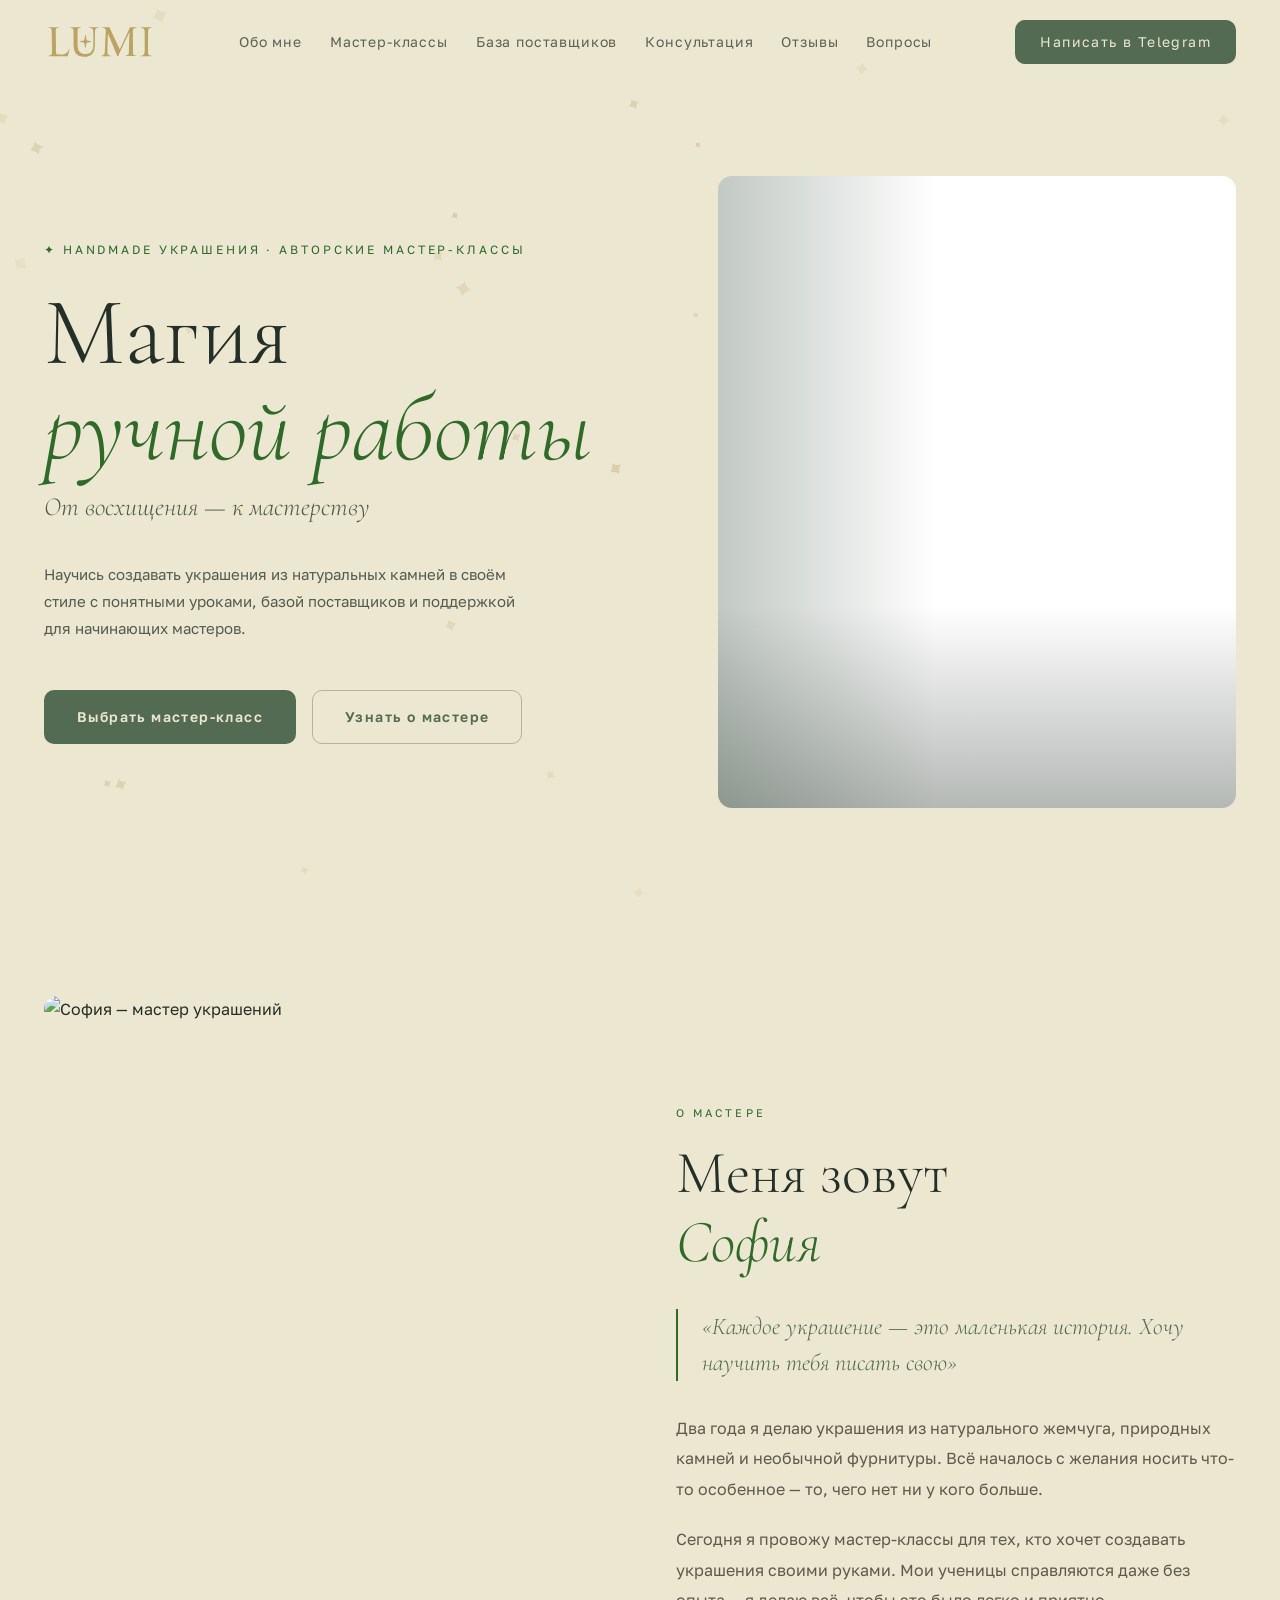
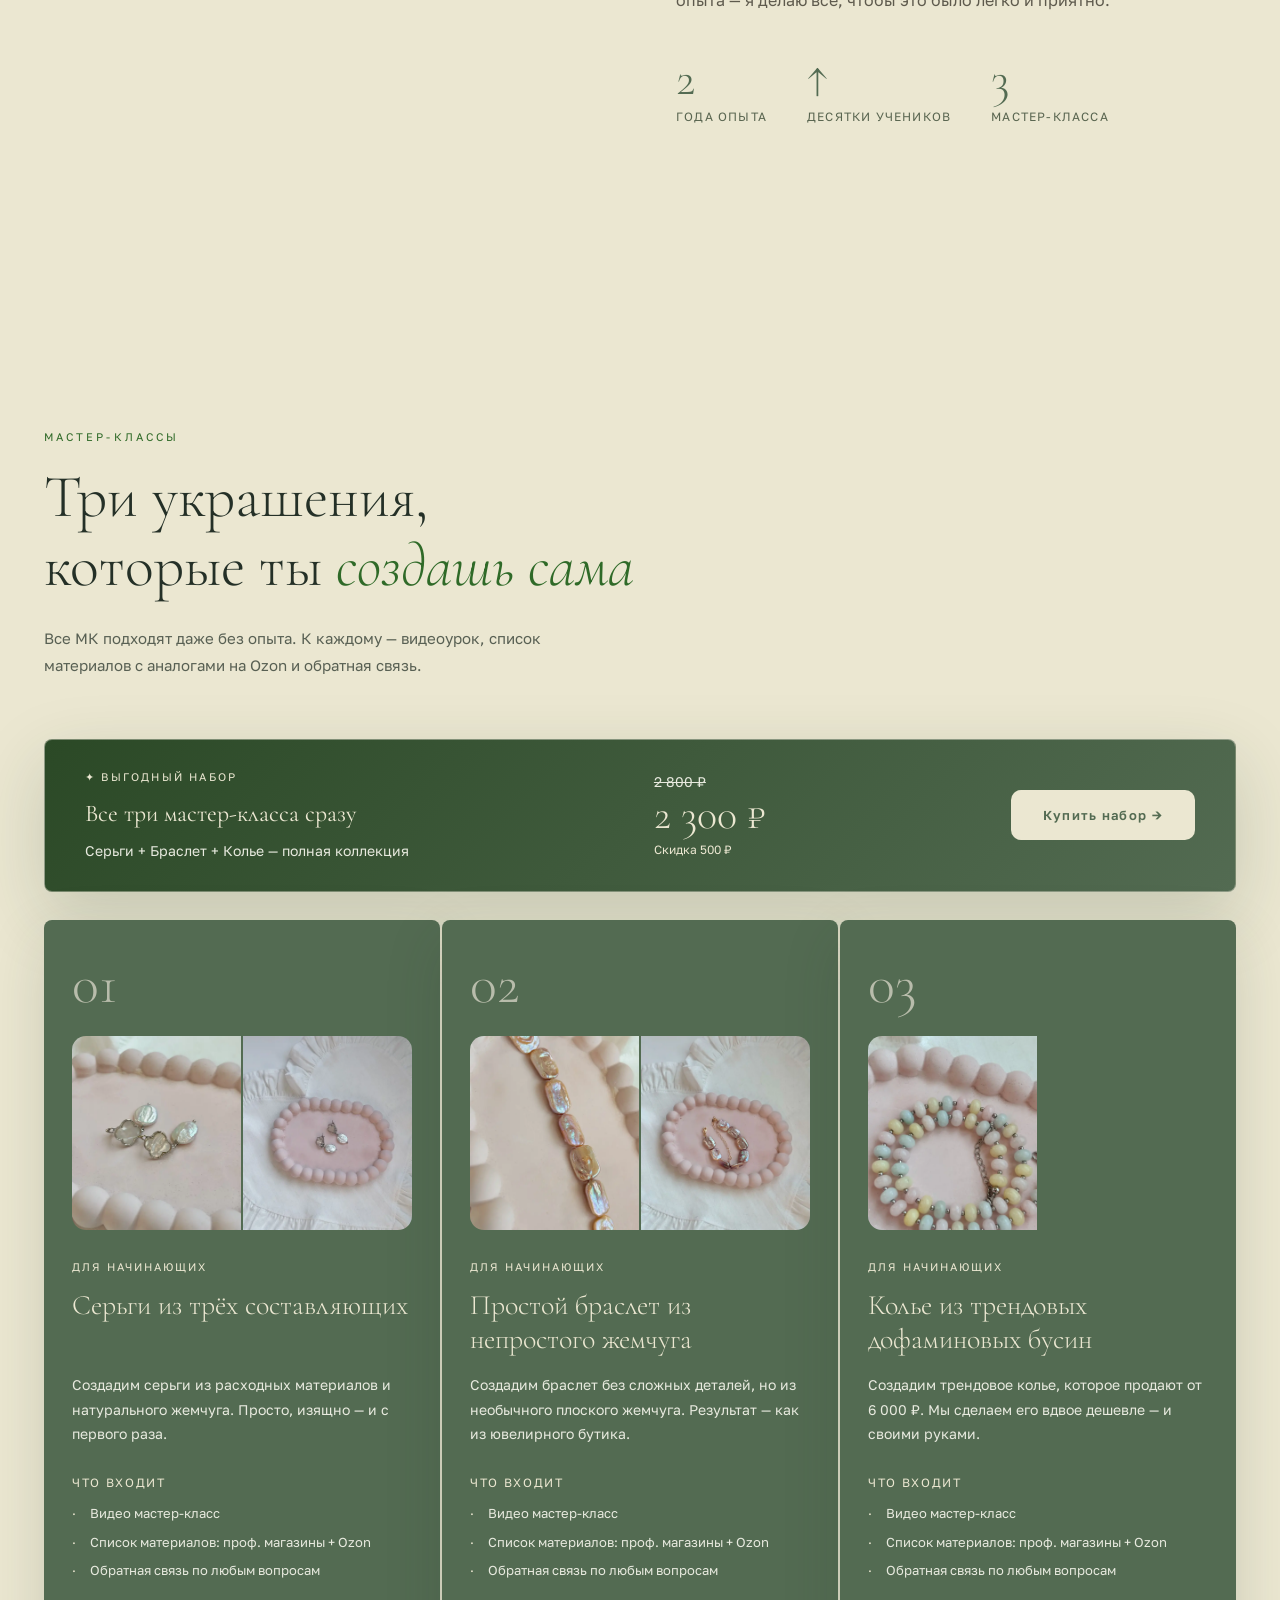
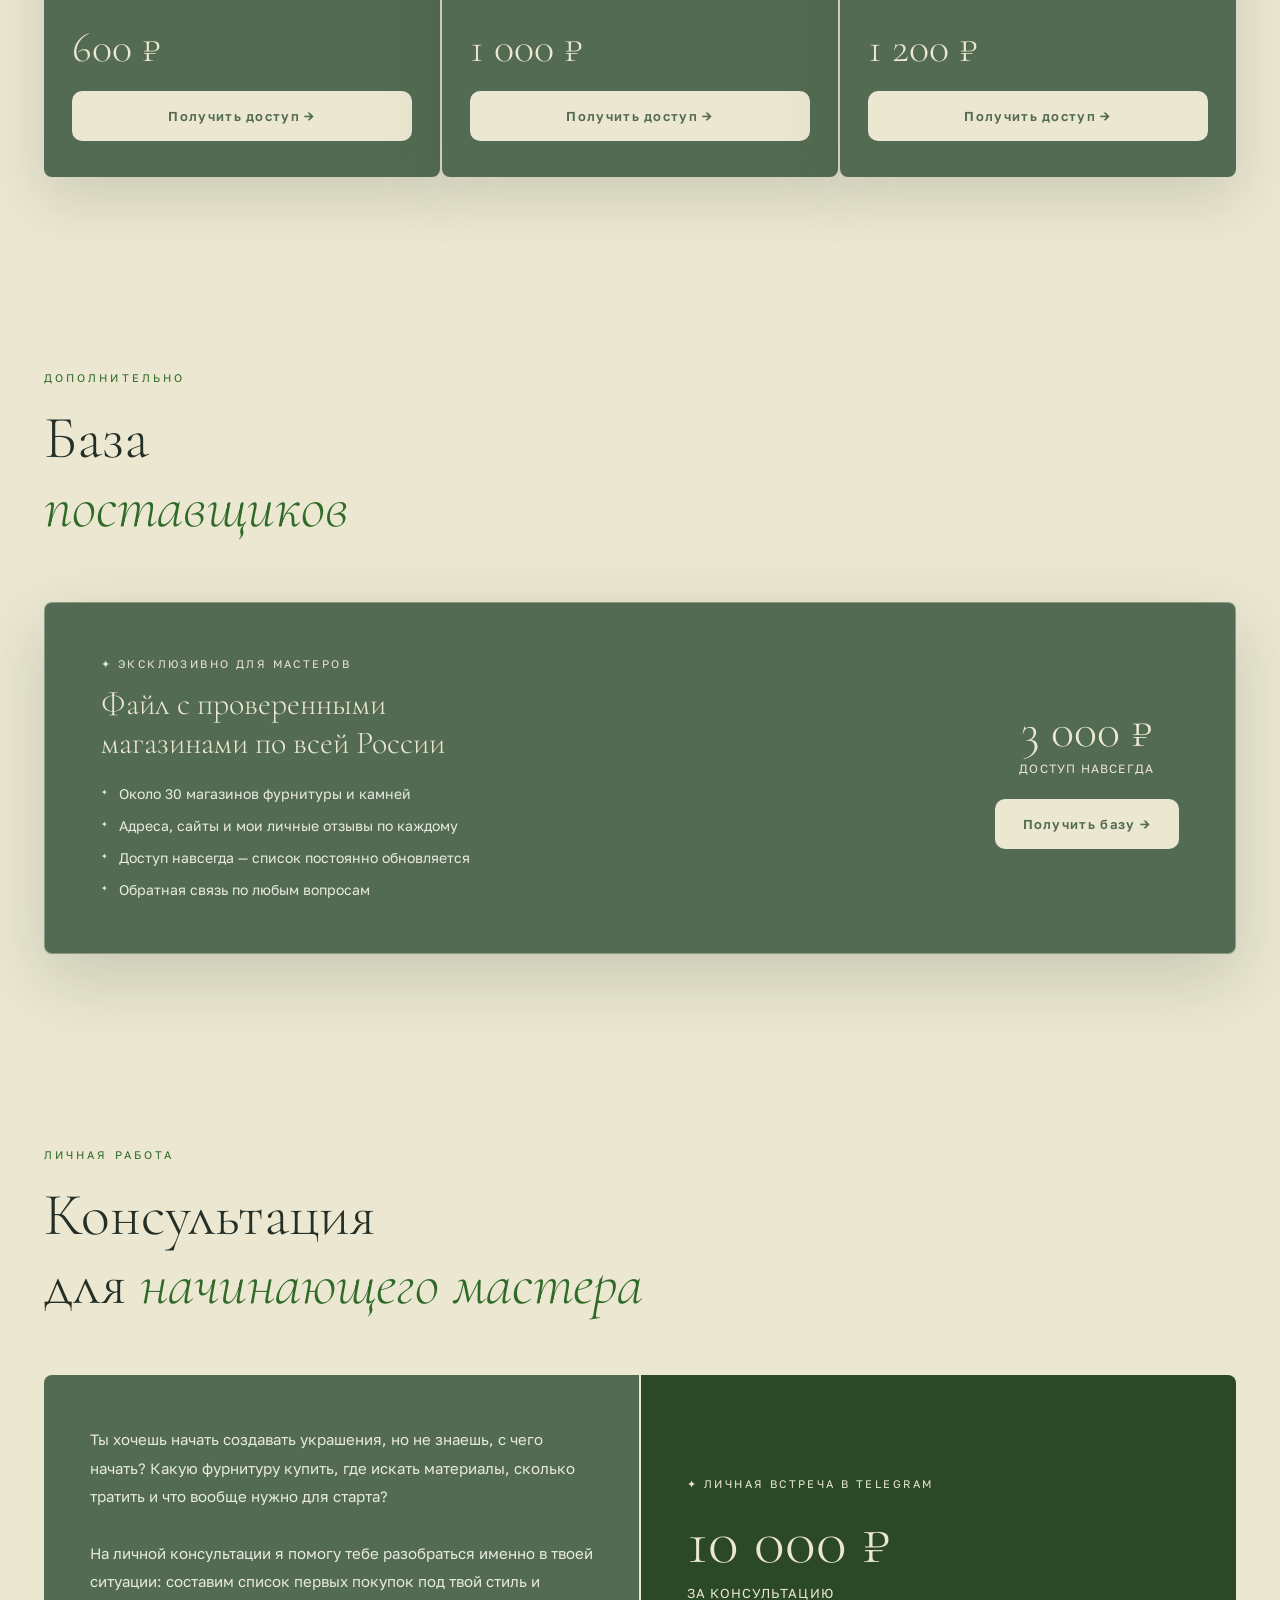
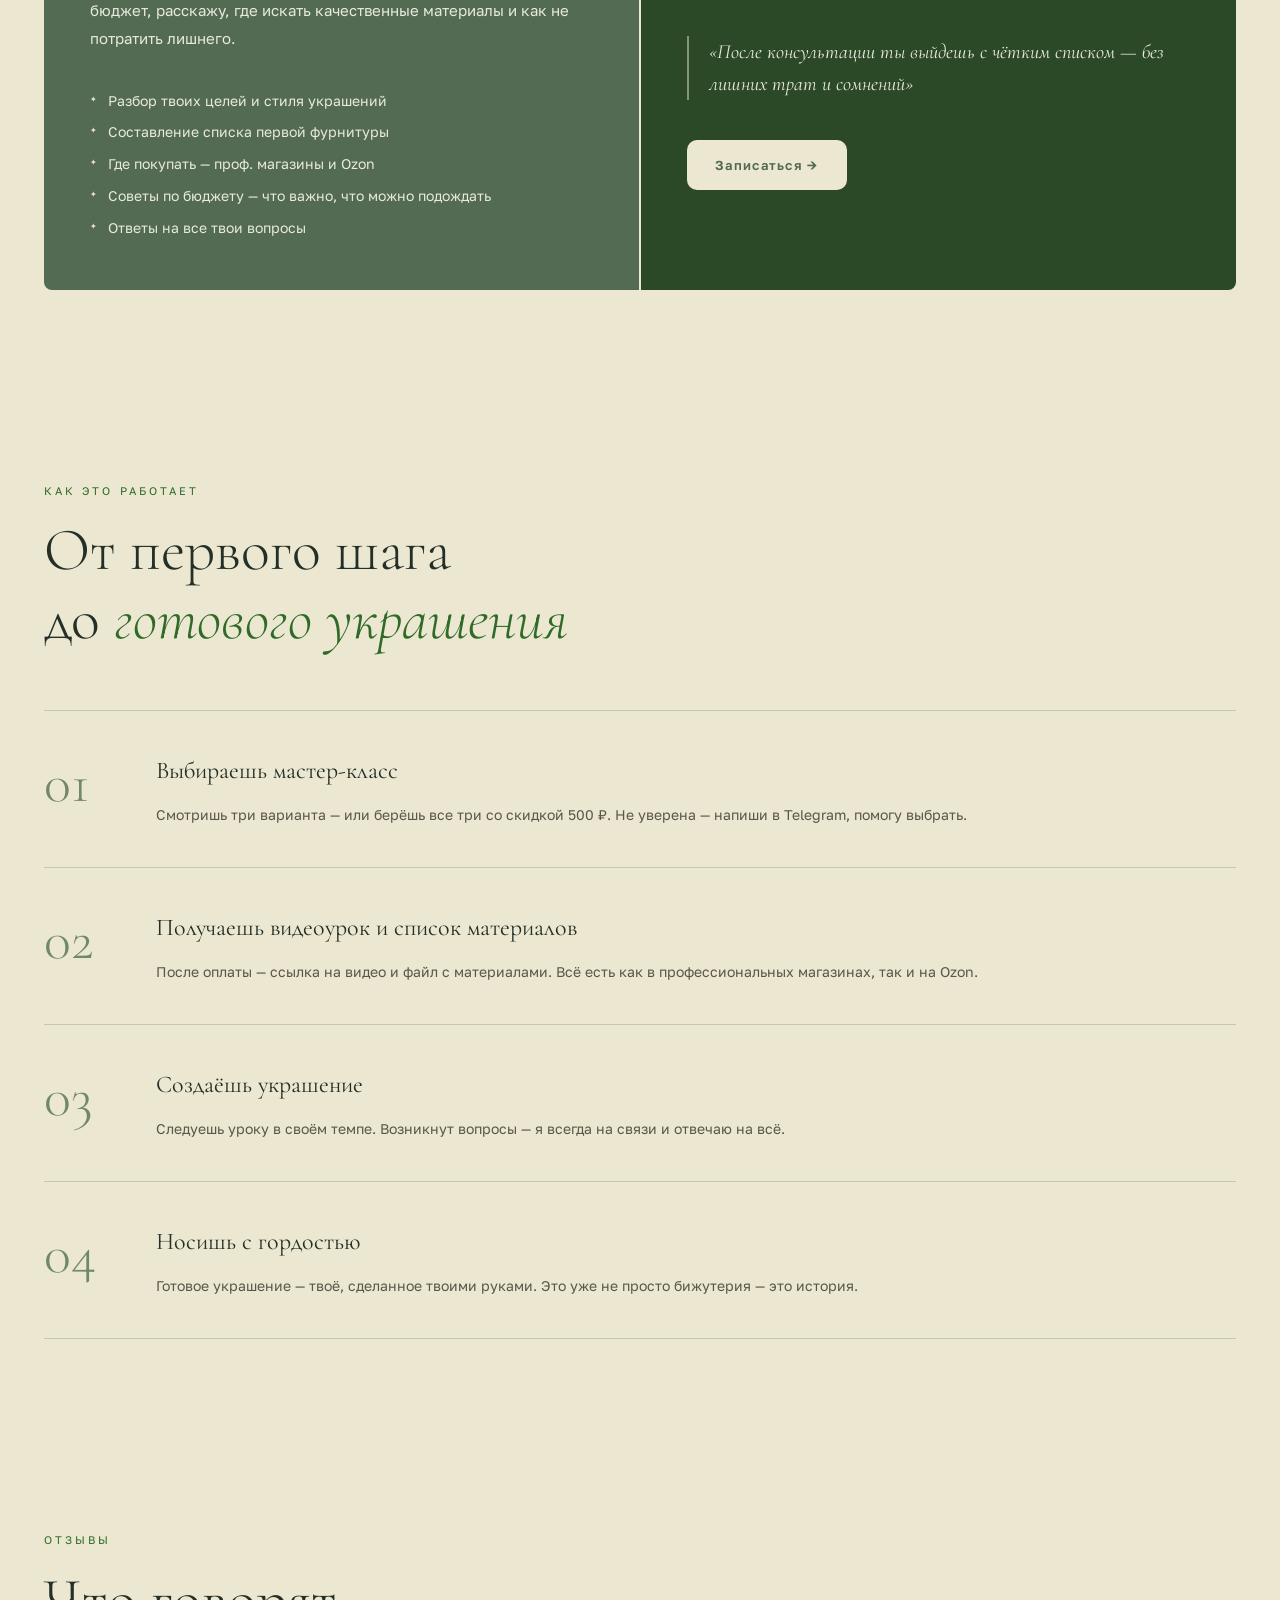
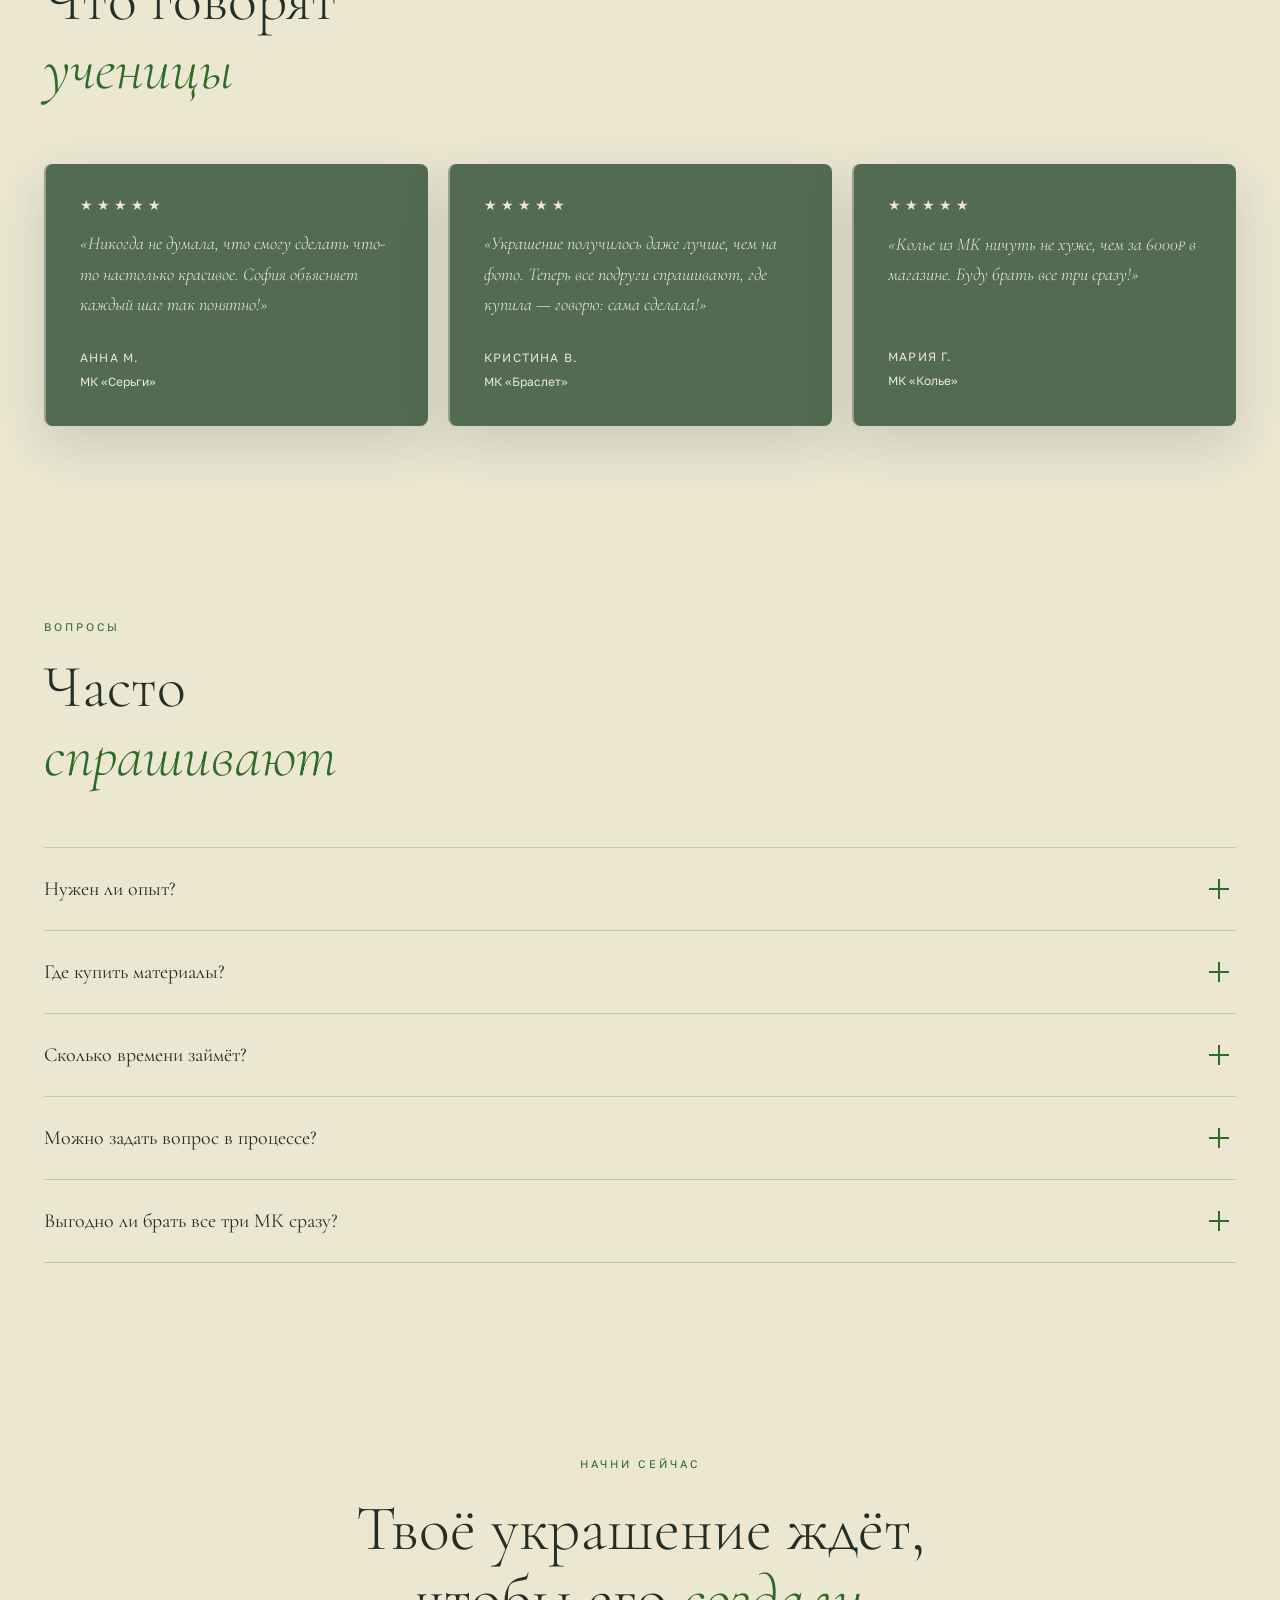
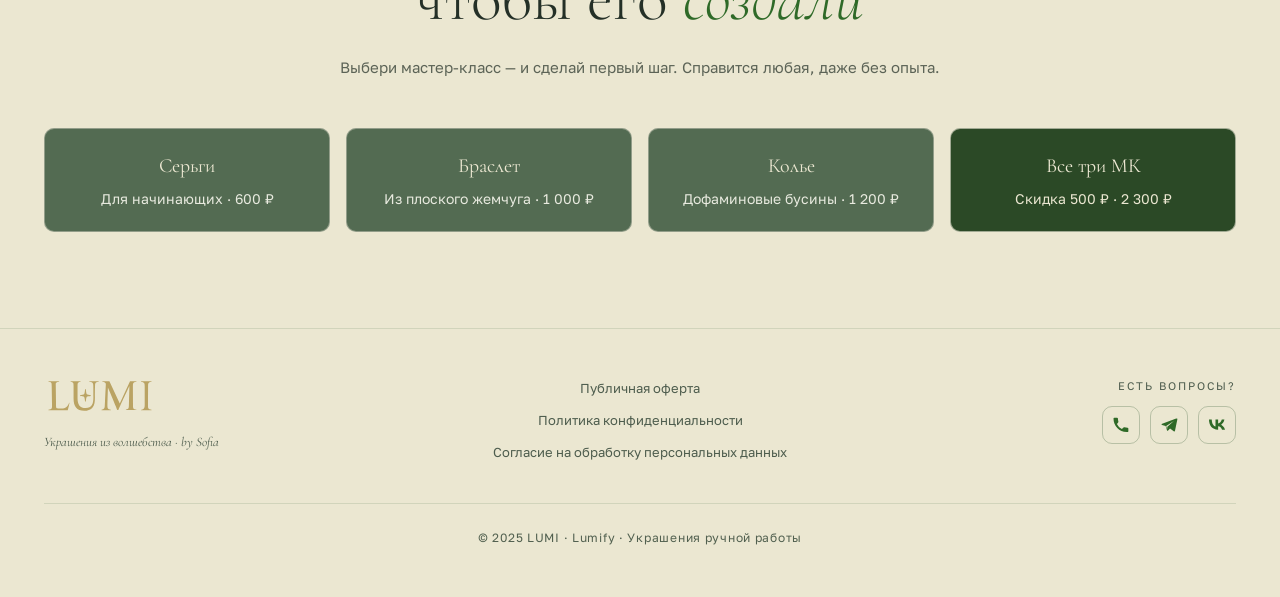
==== commit 697e30d9: "update" ====
--- a/index.html
+++ b/index.html
@@ -3,23 +3,12 @@
 	<head>
 		<meta charset="UTF-8" />
 		<meta name="viewport" content="width=device-width, initial-scale=1.0" />
+		<meta
+			name="description"
+			content="LUMI — авторские украшения ручной работы, понятные мастер-классы по созданию украшений и база проверенных поставщиков для начинающих мастеров."
+		/>
 		<title>LUMI — Украшения из волшебства</title>
-		<link rel="stylesheet" href="css/base/fonts.css" />
-		<link rel="stylesheet" href="css/base/vars.css" />
-		<link rel="stylesheet" href="css/base/normalize.css" />
-		<link rel="stylesheet" href="css/base/globals.css" />
-		<link rel="stylesheet" href="css/blocks/header.css" />
-		<link rel="stylesheet" href="css/blocks/hero.css" />
-		<link rel="stylesheet" href="css/blocks/about.css" />
-		<link rel="stylesheet" href="css/blocks/workshops.css" />
-		<link rel="stylesheet" href="css/blocks/suppliers.css" />
-		<link rel="stylesheet" href="css/blocks/consult.css" />
-		<link rel="stylesheet" href="css/blocks/how.css" />
-		<link rel="stylesheet" href="css/blocks/reviews.css" />
-		<link rel="stylesheet" href="css/blocks/faq.css" />
-		<link rel="stylesheet" href="css/blocks/cta.css" />
-		<link rel="stylesheet" href="css/blocks/offer.css" />
-		<link rel="stylesheet" href="css/blocks/footer.css" />
+		<link rel="stylesheet" href="css/main.css" />
 		<script type="module" src="js/main.js"></script>
 	</head>
 	<body class="page">
@@ -32,6 +21,10 @@
 						src="icons/logo-lumi-gold.svg"
 						alt=""
 						class="header__logo-image"
+						width="242"
+						height="81"
+						fetchpriority="high"
+						decoding="async"
 					/>
 				</a>
 
@@ -138,15 +131,21 @@
 						</div>
 					</div>
 					<div class="hero__photo">
-						<img
-							src="images/hero-img-2.webp"
-							alt="София"
-							class="hero__image"
-							width="1400"
-							height="2100"
-							fetchpriority="high"
-							decoding="async"
-						/>
+						<picture>
+							<source
+								media="(min-width: 821px)"
+								srcset="images/hero-img-2.webp"
+							/>
+							<img
+								src="[data-uri]"
+								alt="София"
+								class="hero__image"
+								width="1400"
+								height="2100"
+								fetchpriority="high"
+								decoding="async"
+							/>
+						</picture>
 					</div>
 				</div>
 			</section>
@@ -715,6 +714,10 @@
 							src="icons/logo-lumi-gold.svg"
 							alt=""
 							class="footer__logo-image"
+							width="242"
+							height="81"
+							loading="lazy"
+							decoding="async"
 						/>
 					</a>
 					<p class="footer__tagline">Украшения из волшебства · by Sofia</p>
--- a/css/main.css
+++ b/css/main.css
@@ -0,0 +1,16 @@
+@import url("base/fonts.css");
+@import url("base/vars.css");
+@import url("base/normalize.css");
+@import url("base/globals.css");
+@import url("blocks/header.css");
+@import url("blocks/hero.css");
+@import url("blocks/about.css");
+@import url("blocks/workshops.css");
+@import url("blocks/suppliers.css");
+@import url("blocks/consult.css");
+@import url("blocks/how.css");
+@import url("blocks/reviews.css");
+@import url("blocks/faq.css");
+@import url("blocks/cta.css");
+@import url("blocks/offer.css");
+@import url("blocks/footer.css");
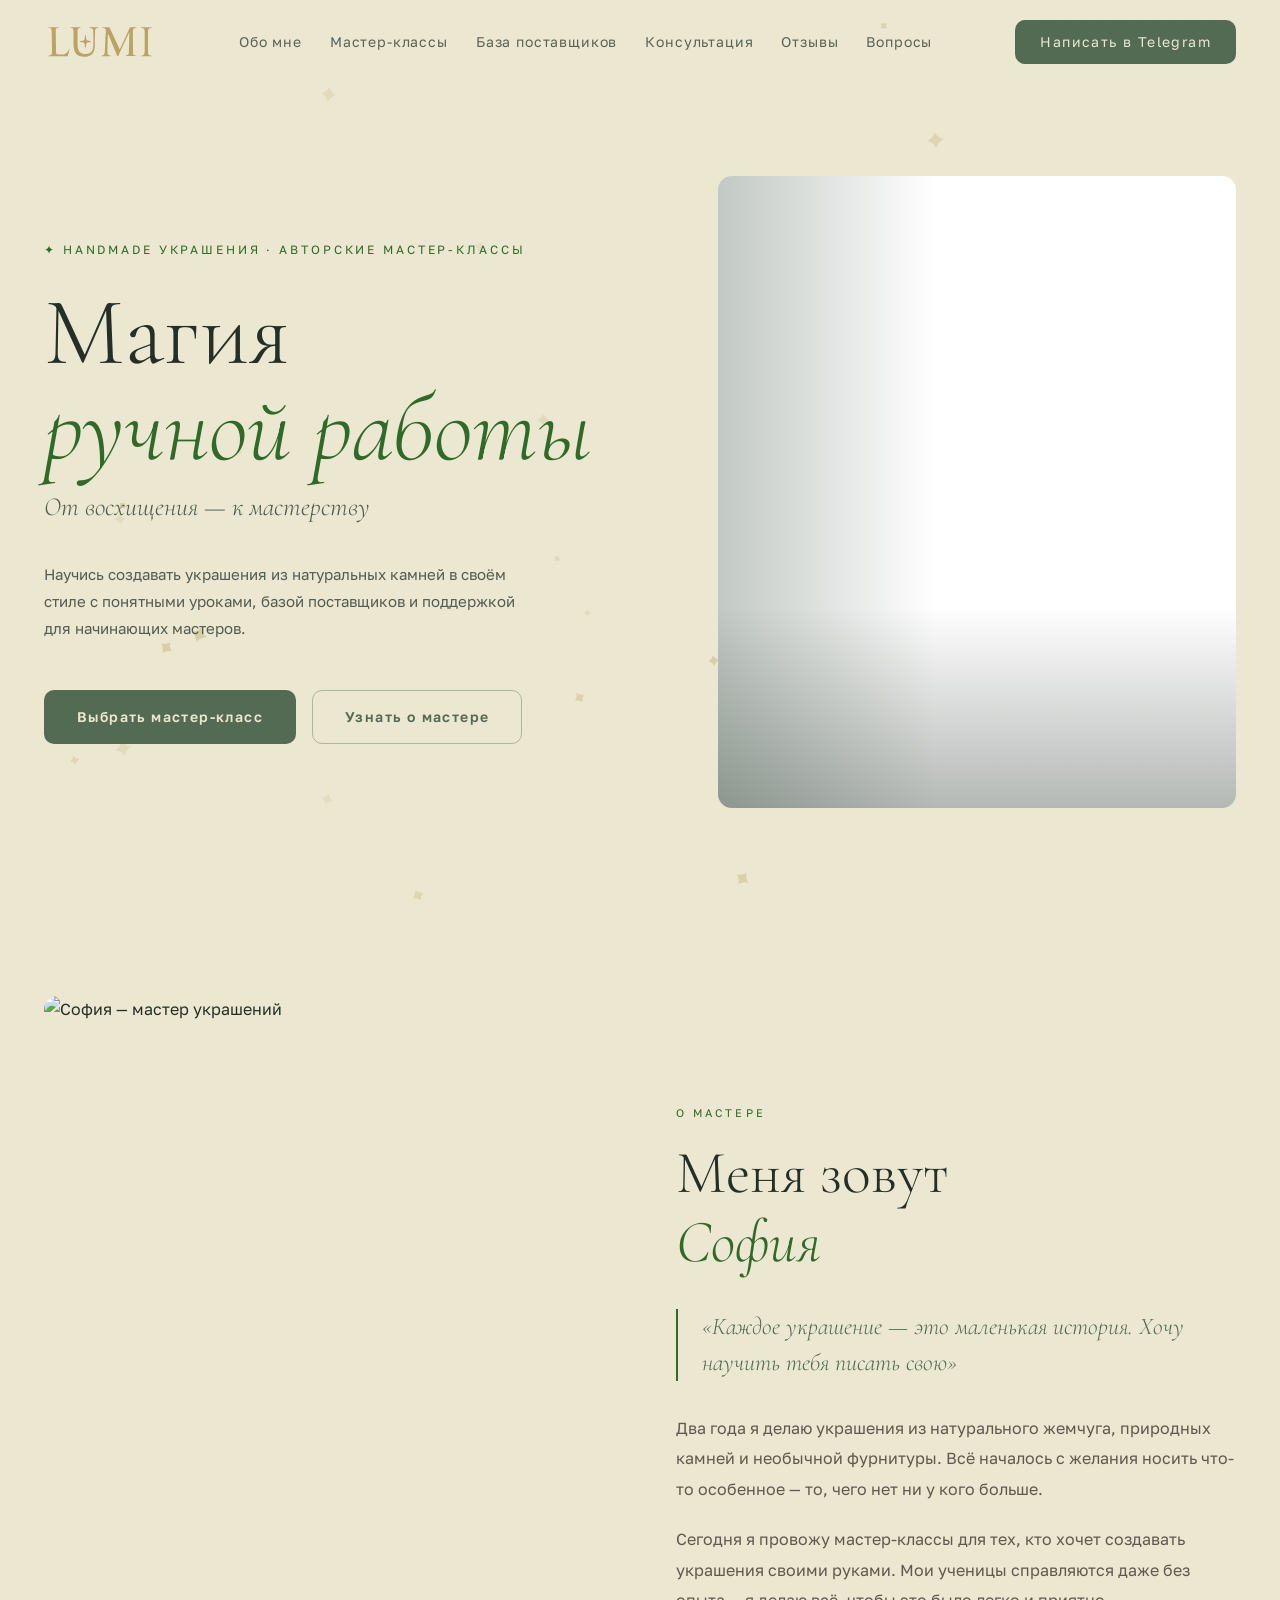
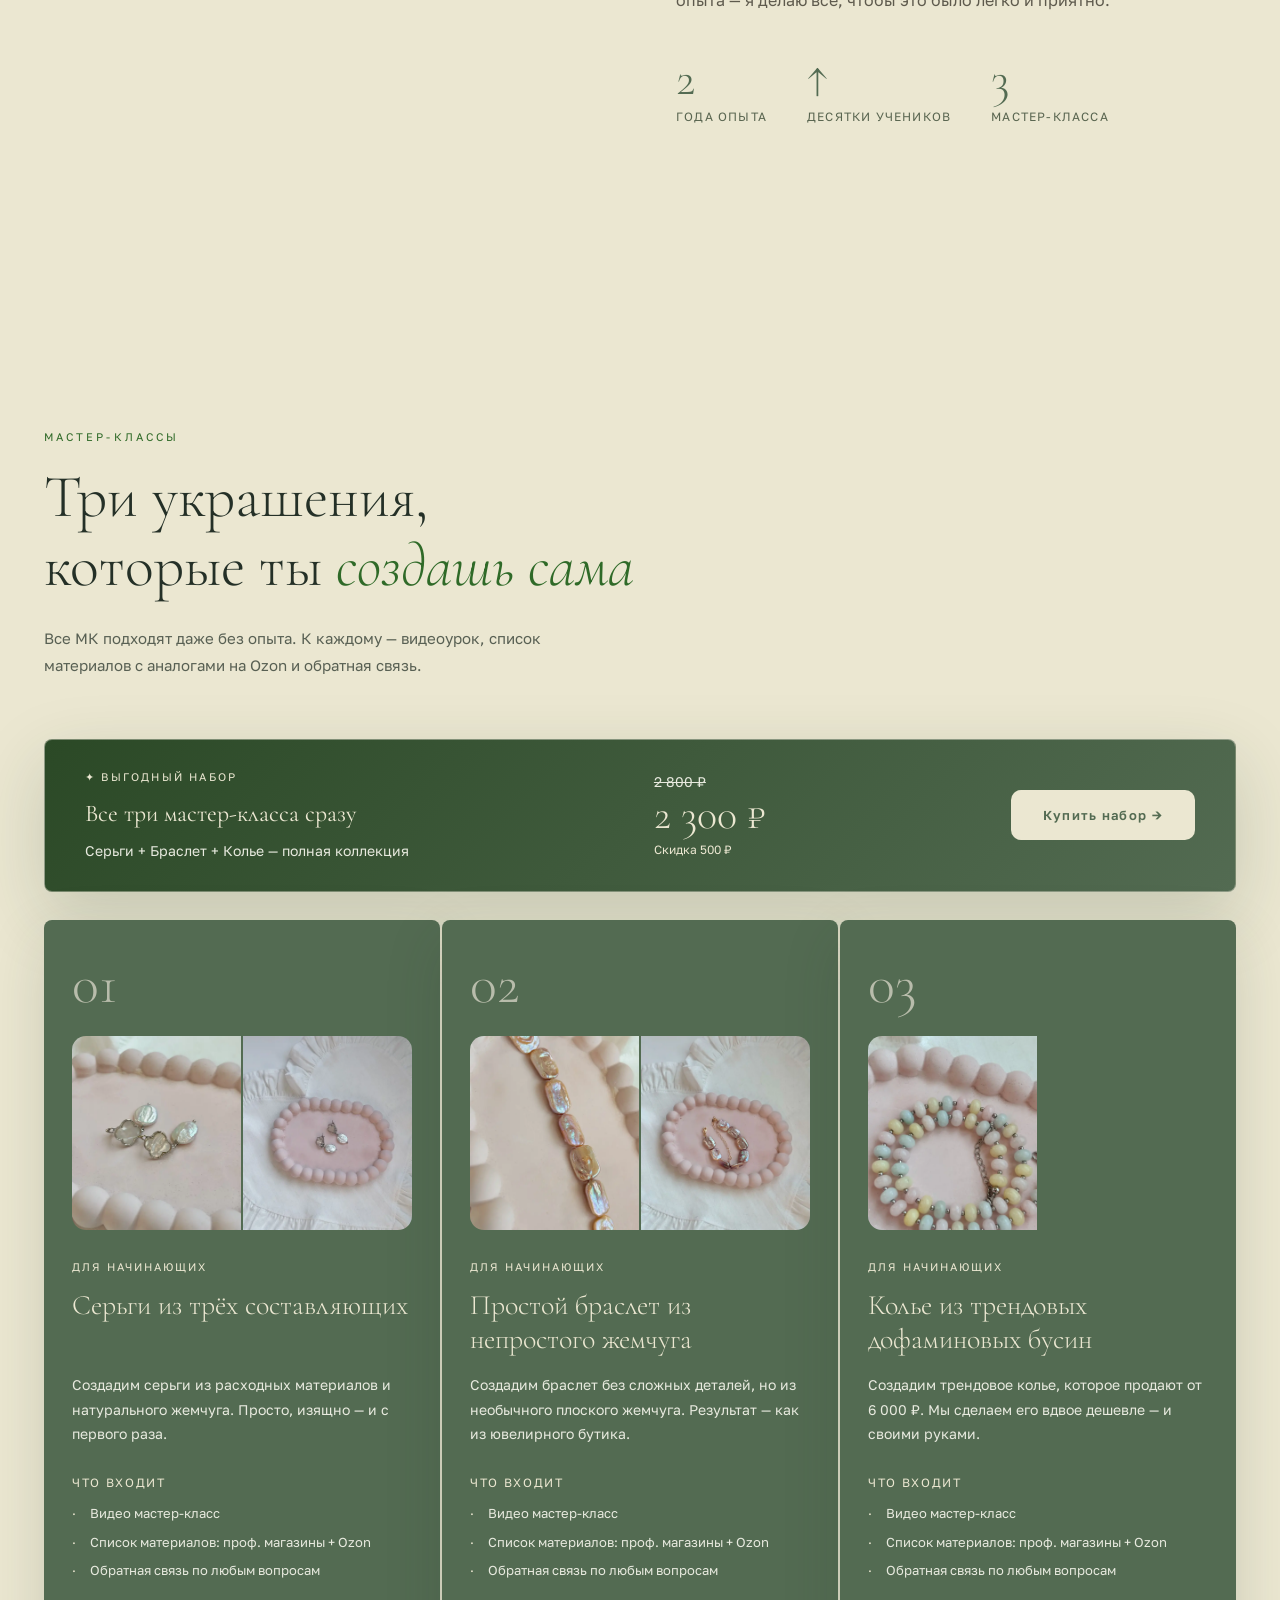
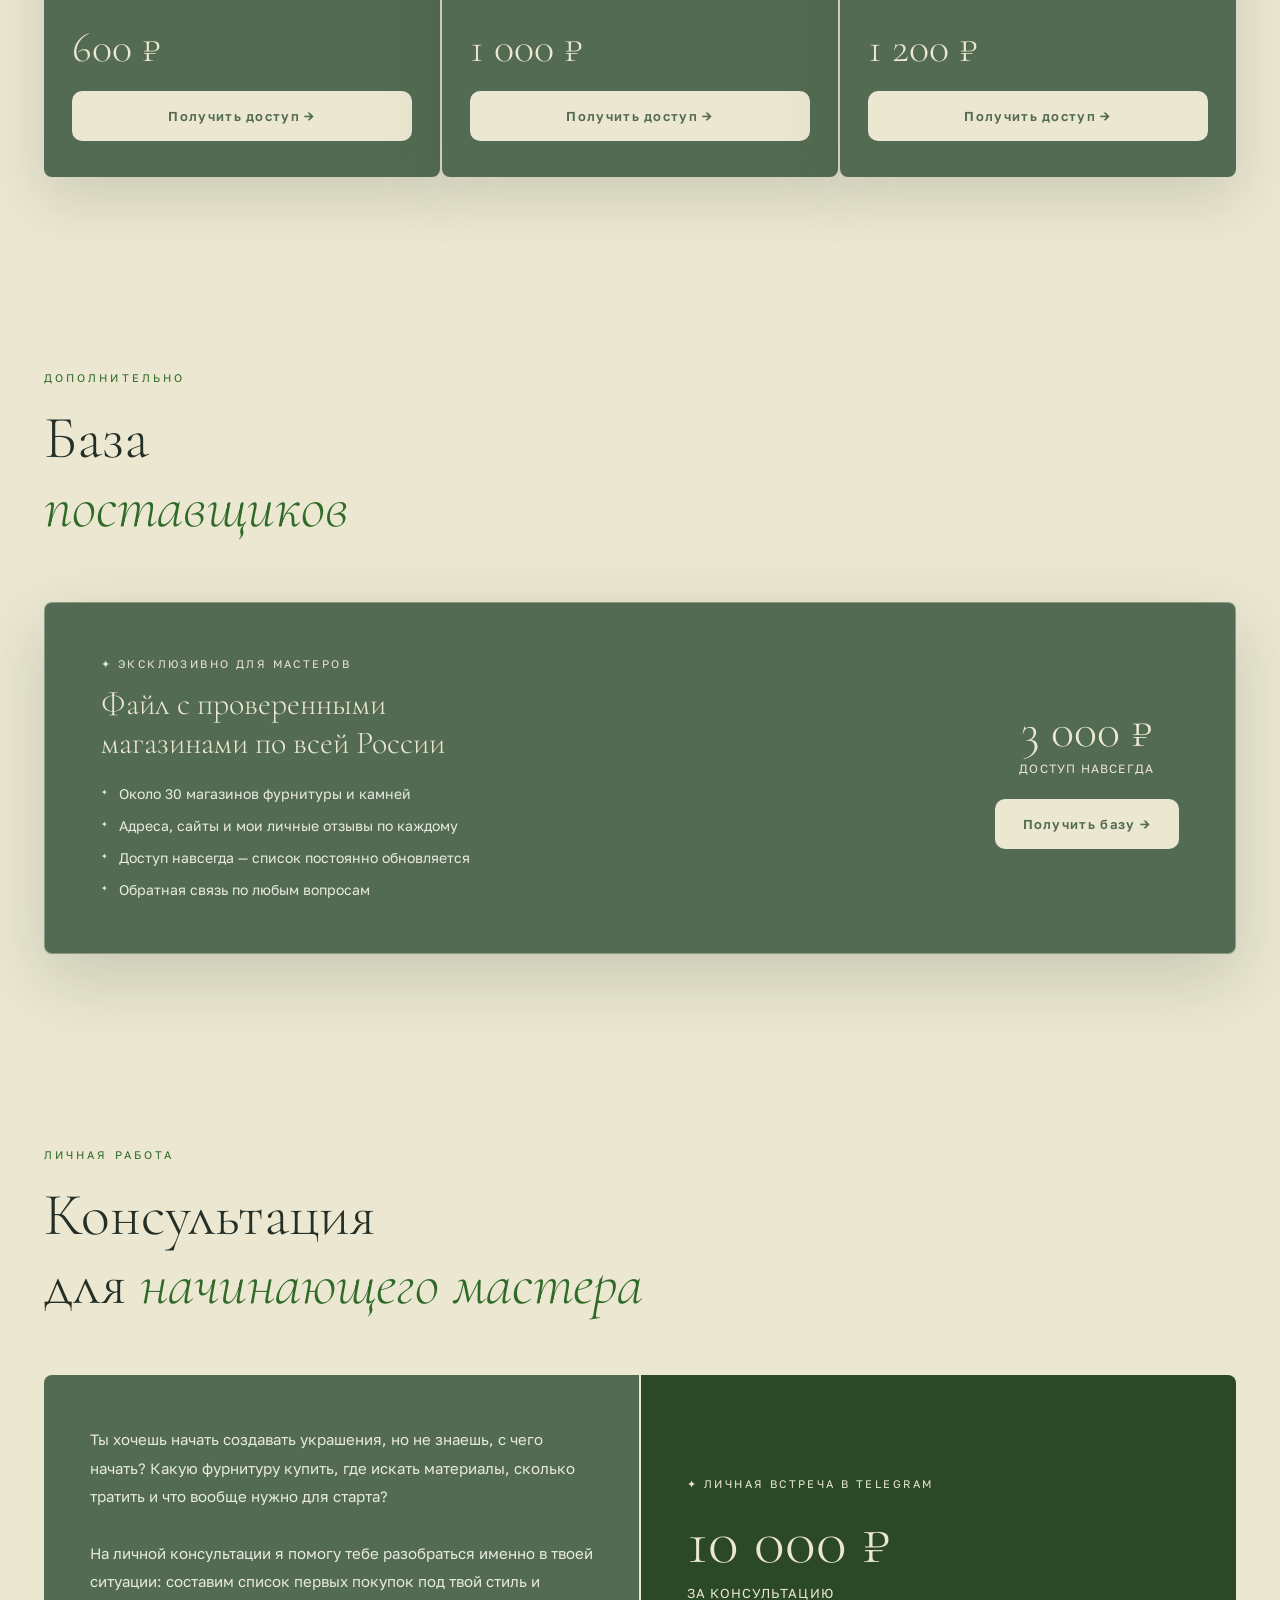
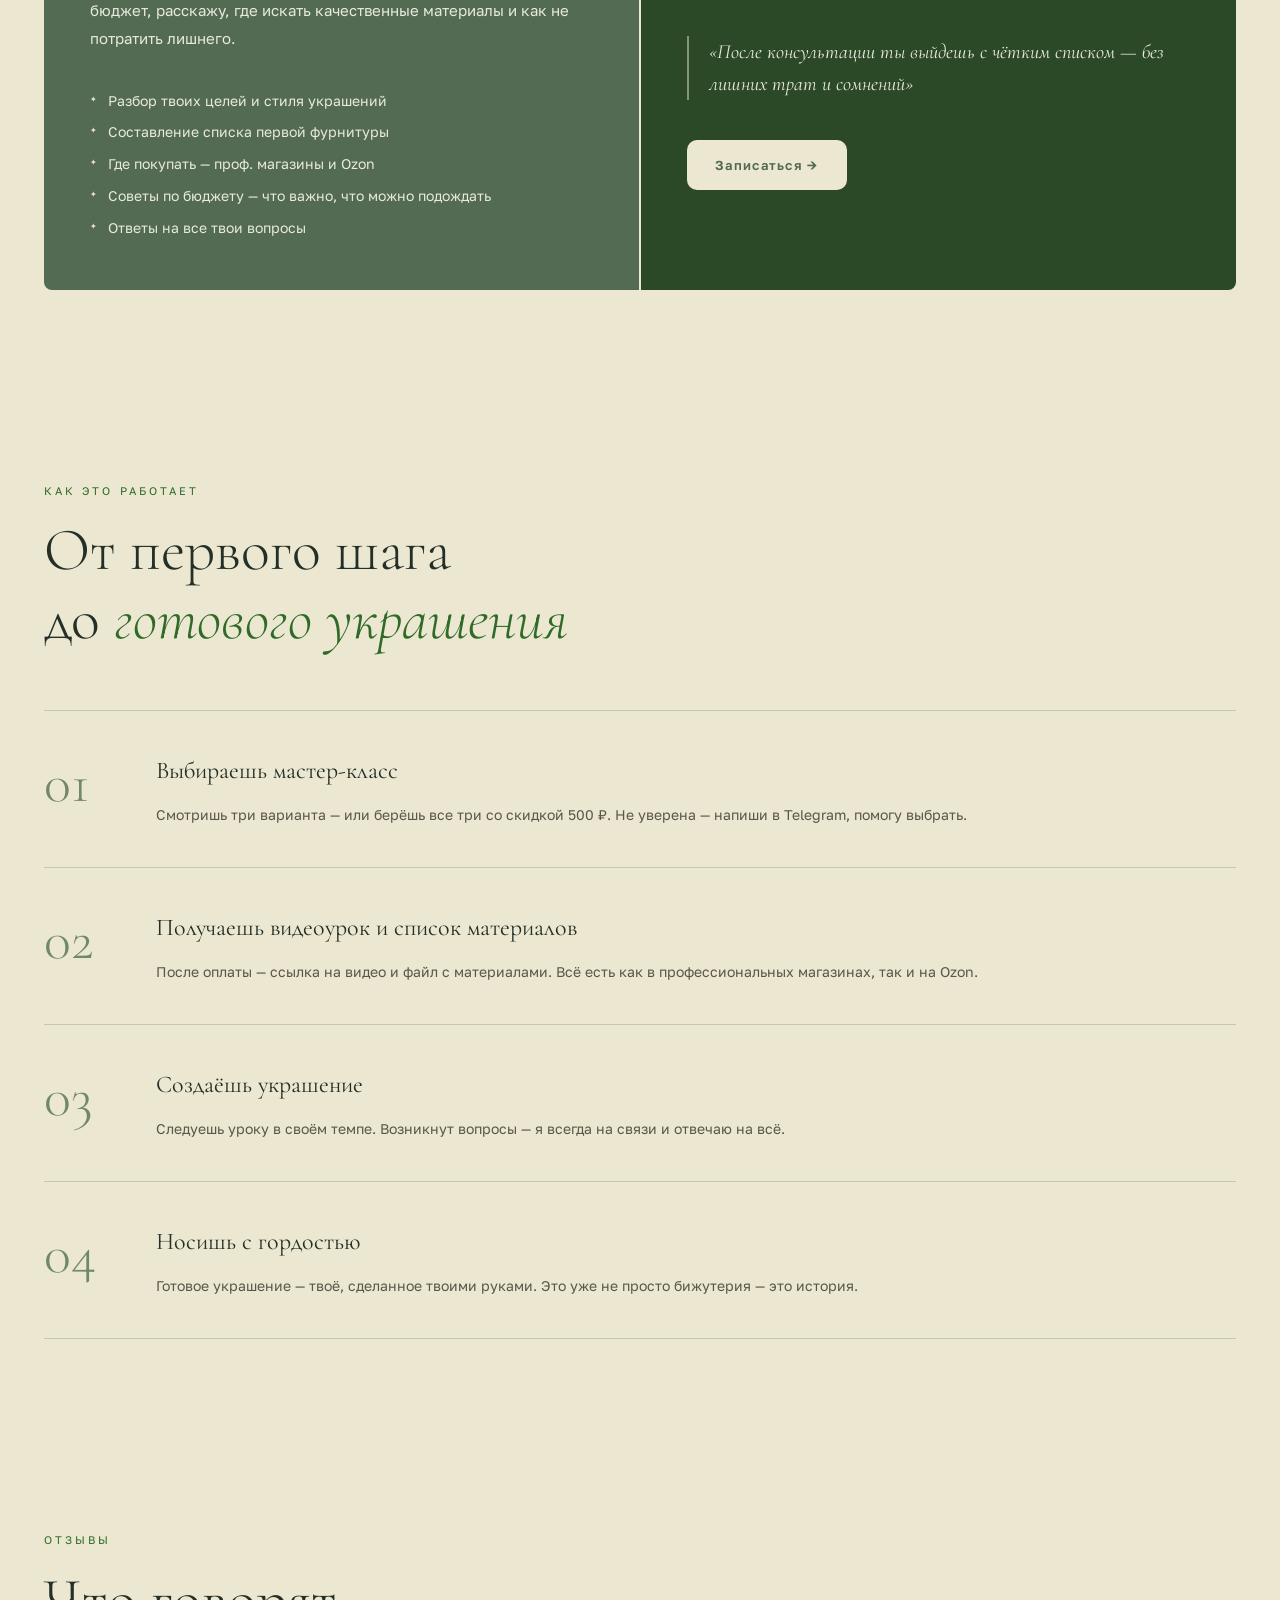
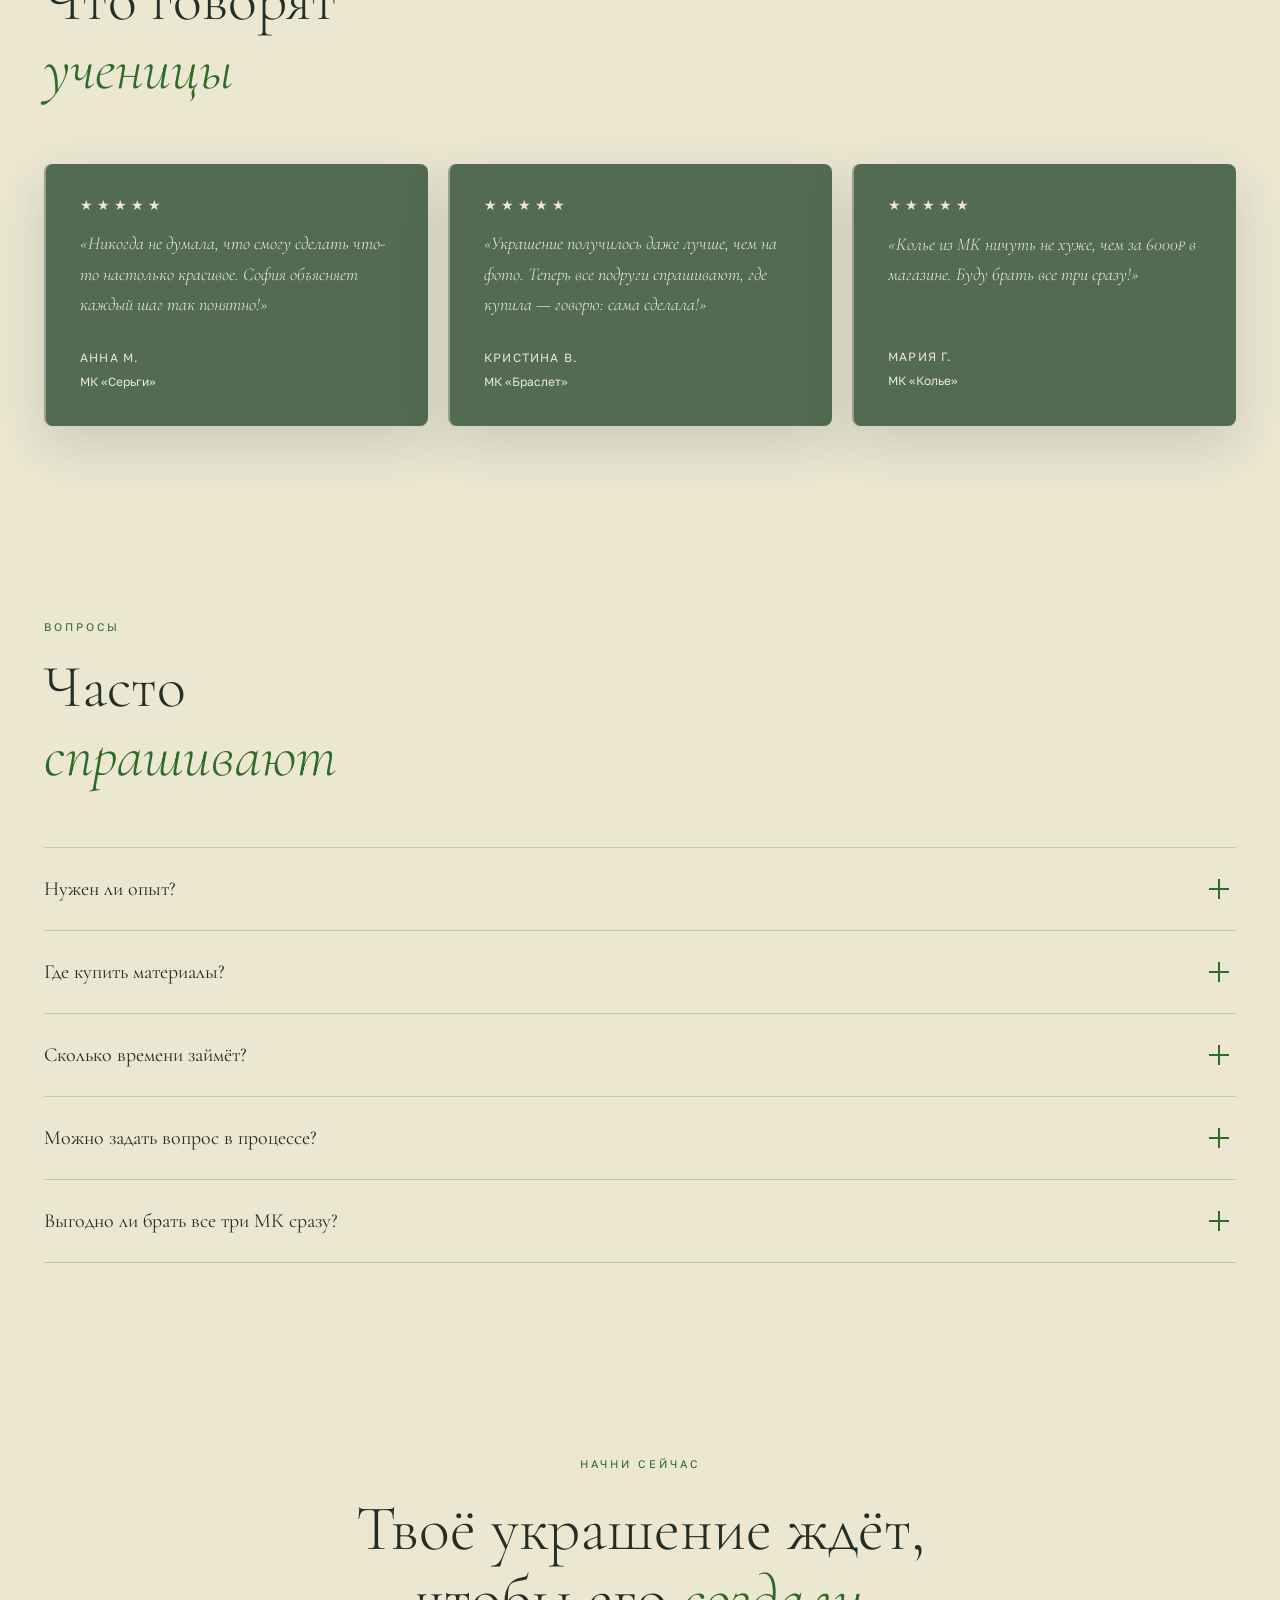
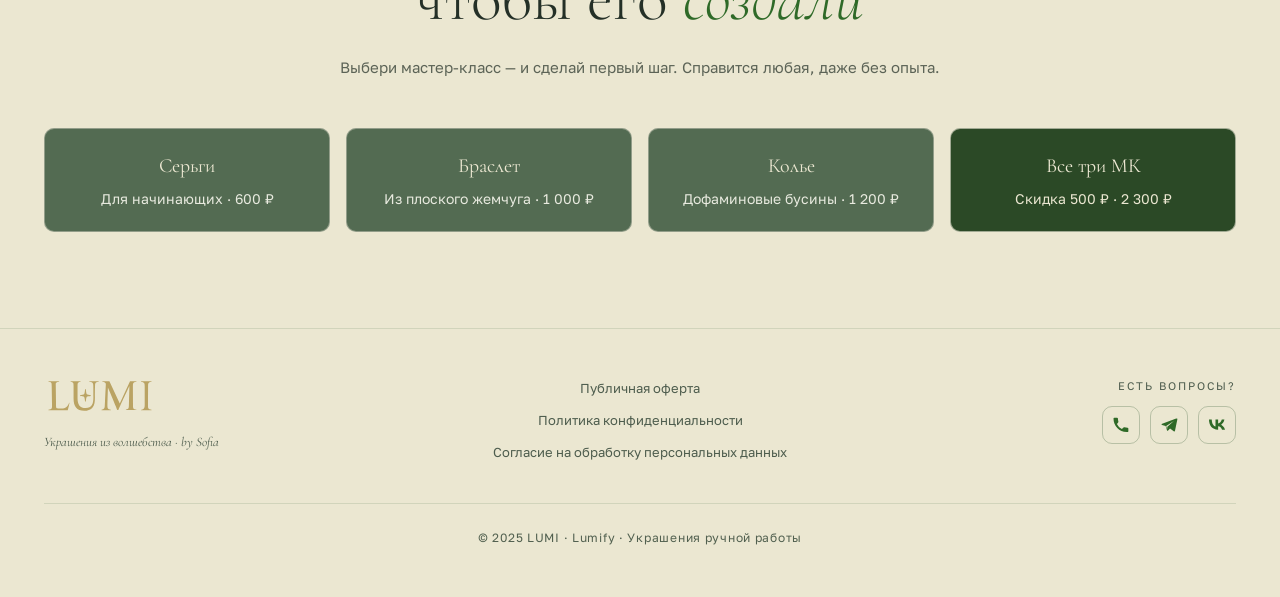
==== commit 04480f19: "update" ====
--- a/index.html
+++ b/index.html
@@ -8,6 +8,7 @@
 			content="LUMI — авторские украшения ручной работы, понятные мастер-классы по созданию украшений и база проверенных поставщиков для начинающих мастеров."
 		/>
 		<title>LUMI — Украшения из волшебства</title>
+		<link rel="icon" href="icons/logo-lumi-gold.svg" type="image/svg+xml" />
 		<link rel="stylesheet" href="css/main.css" />
 		<script type="module" src="js/main.js"></script>
 	</head>
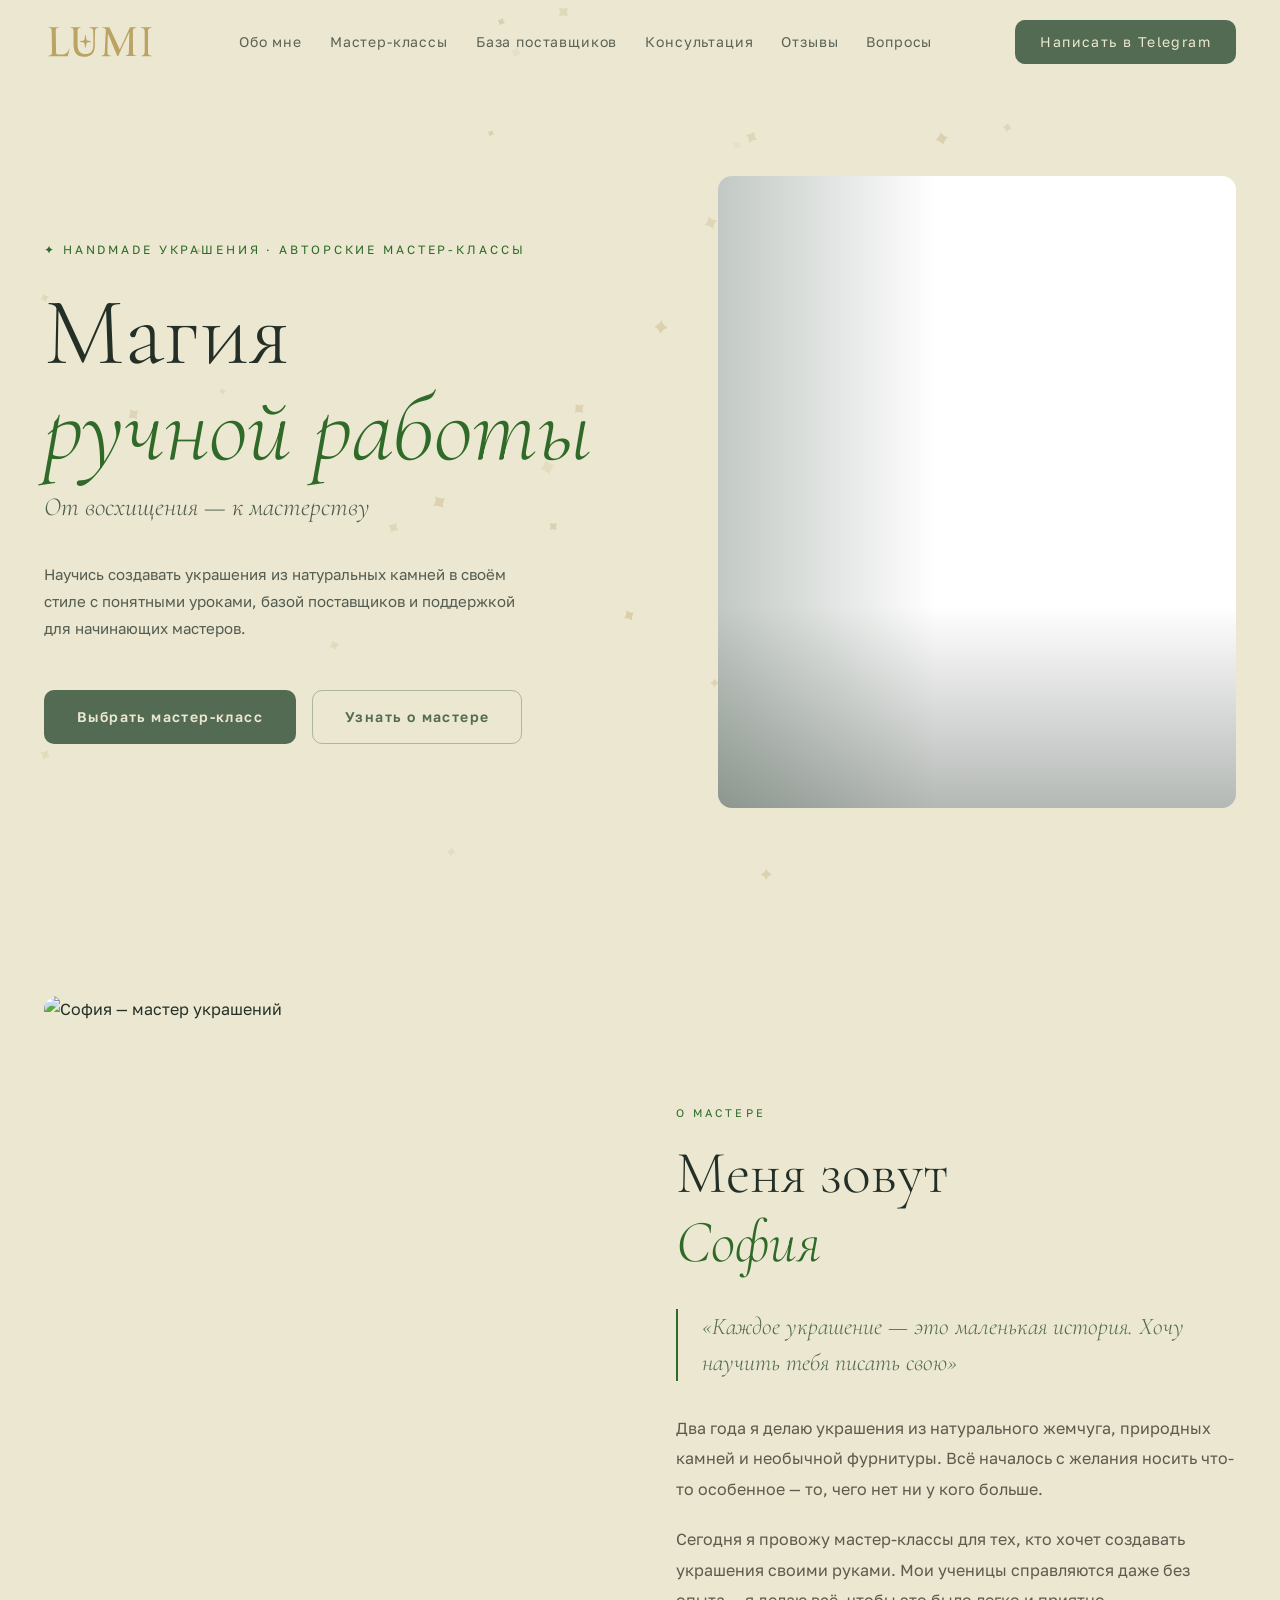
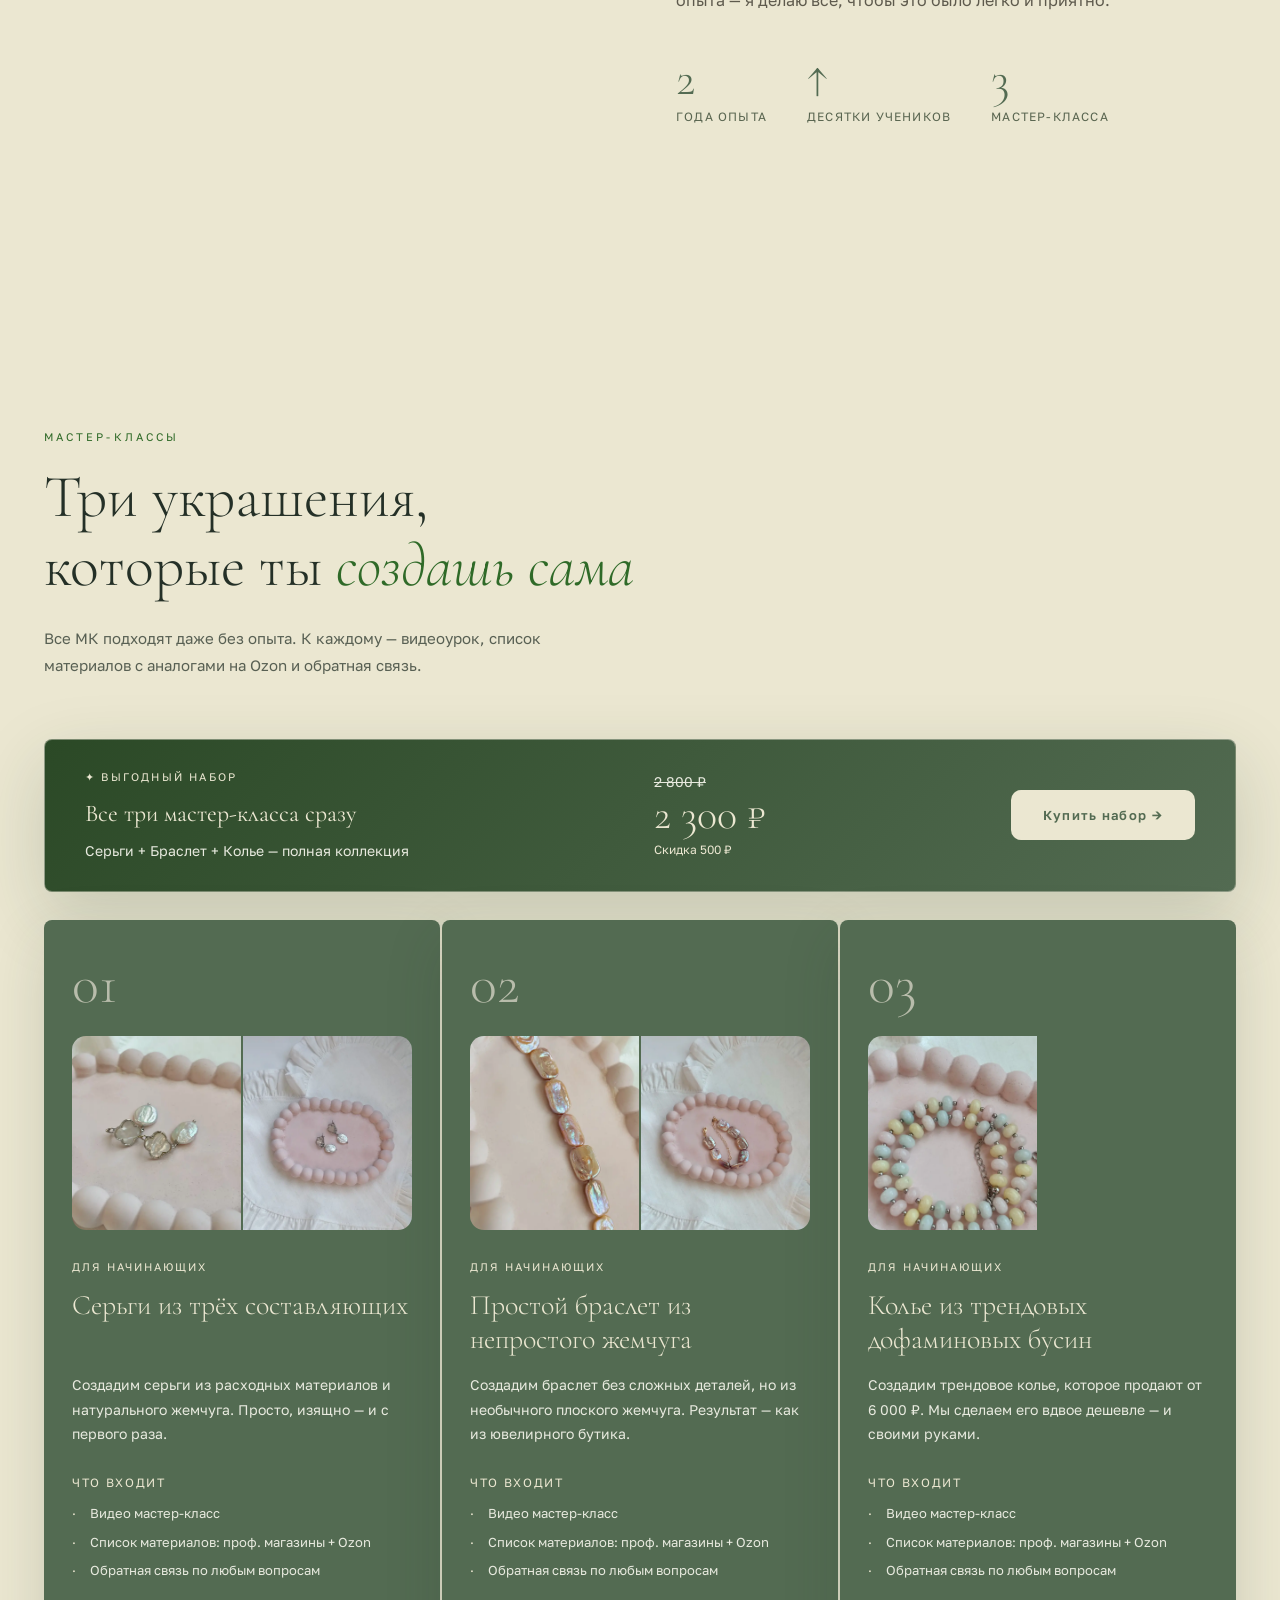
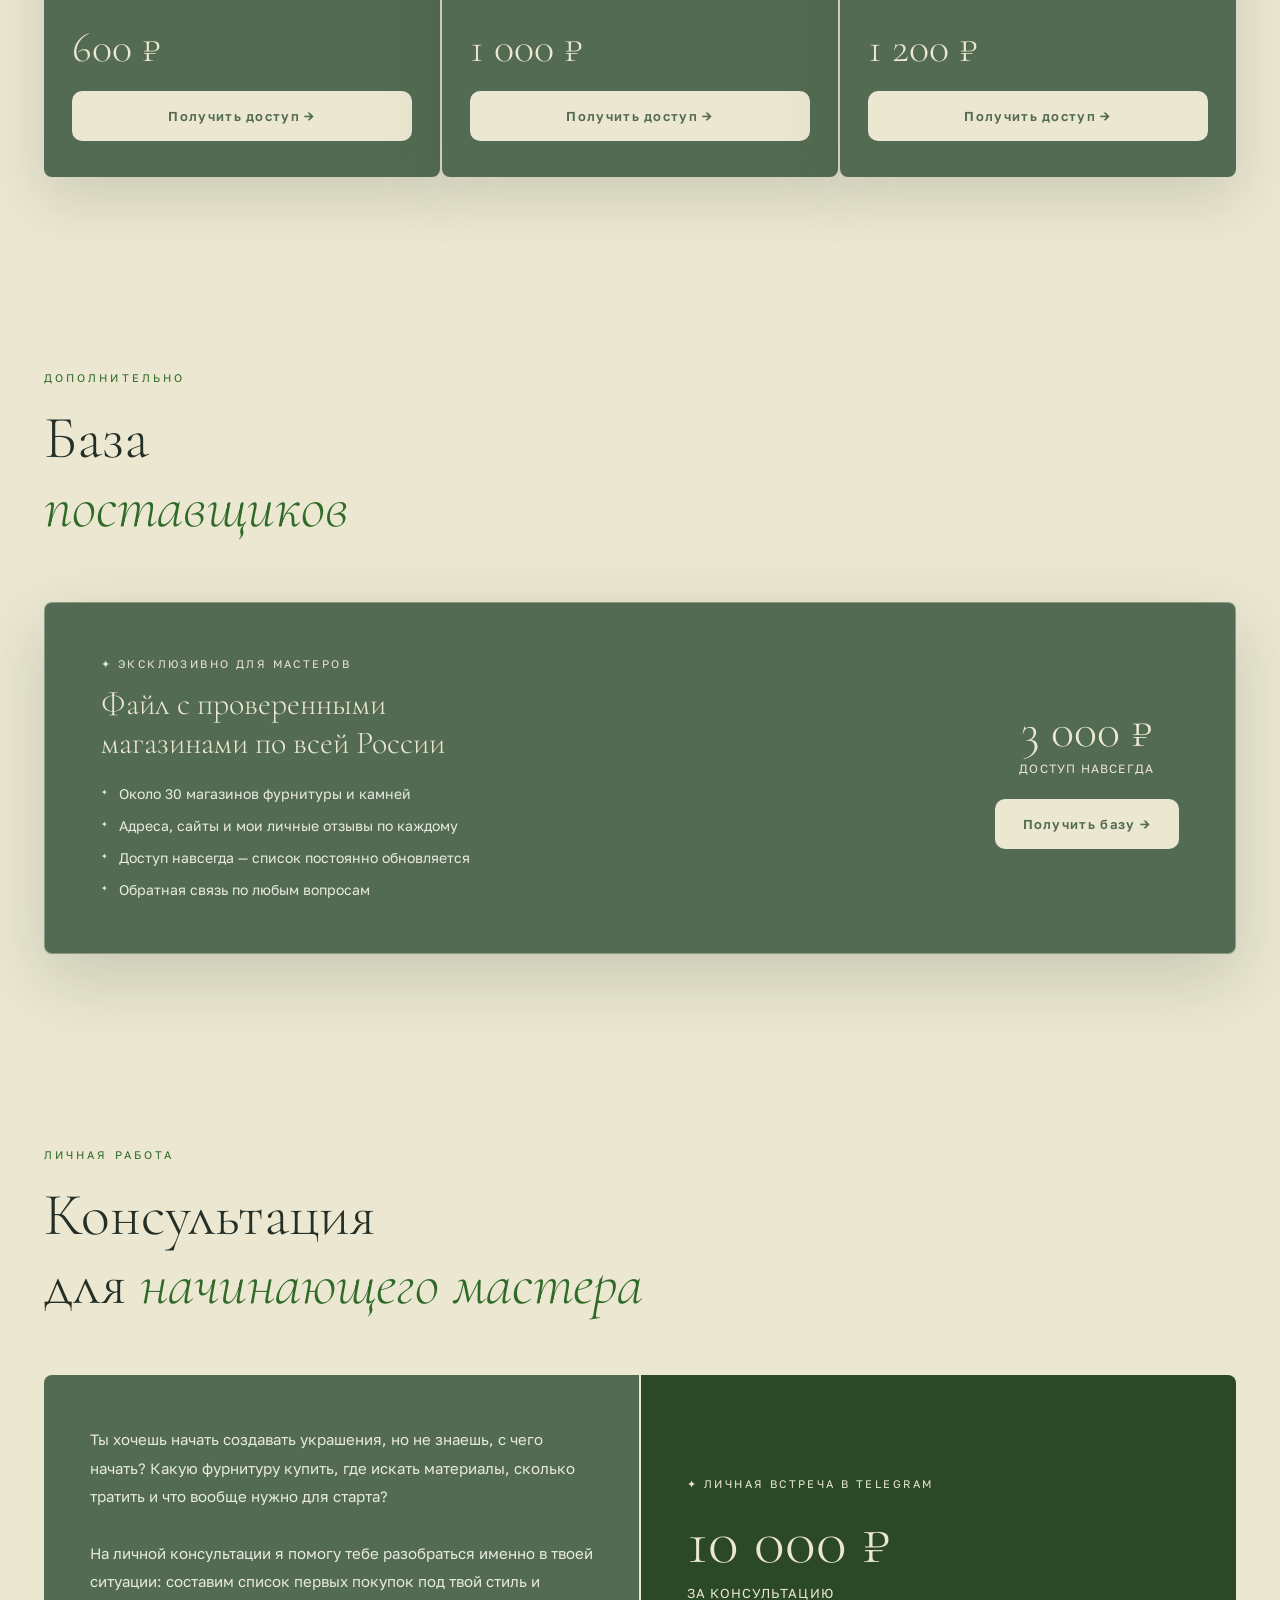
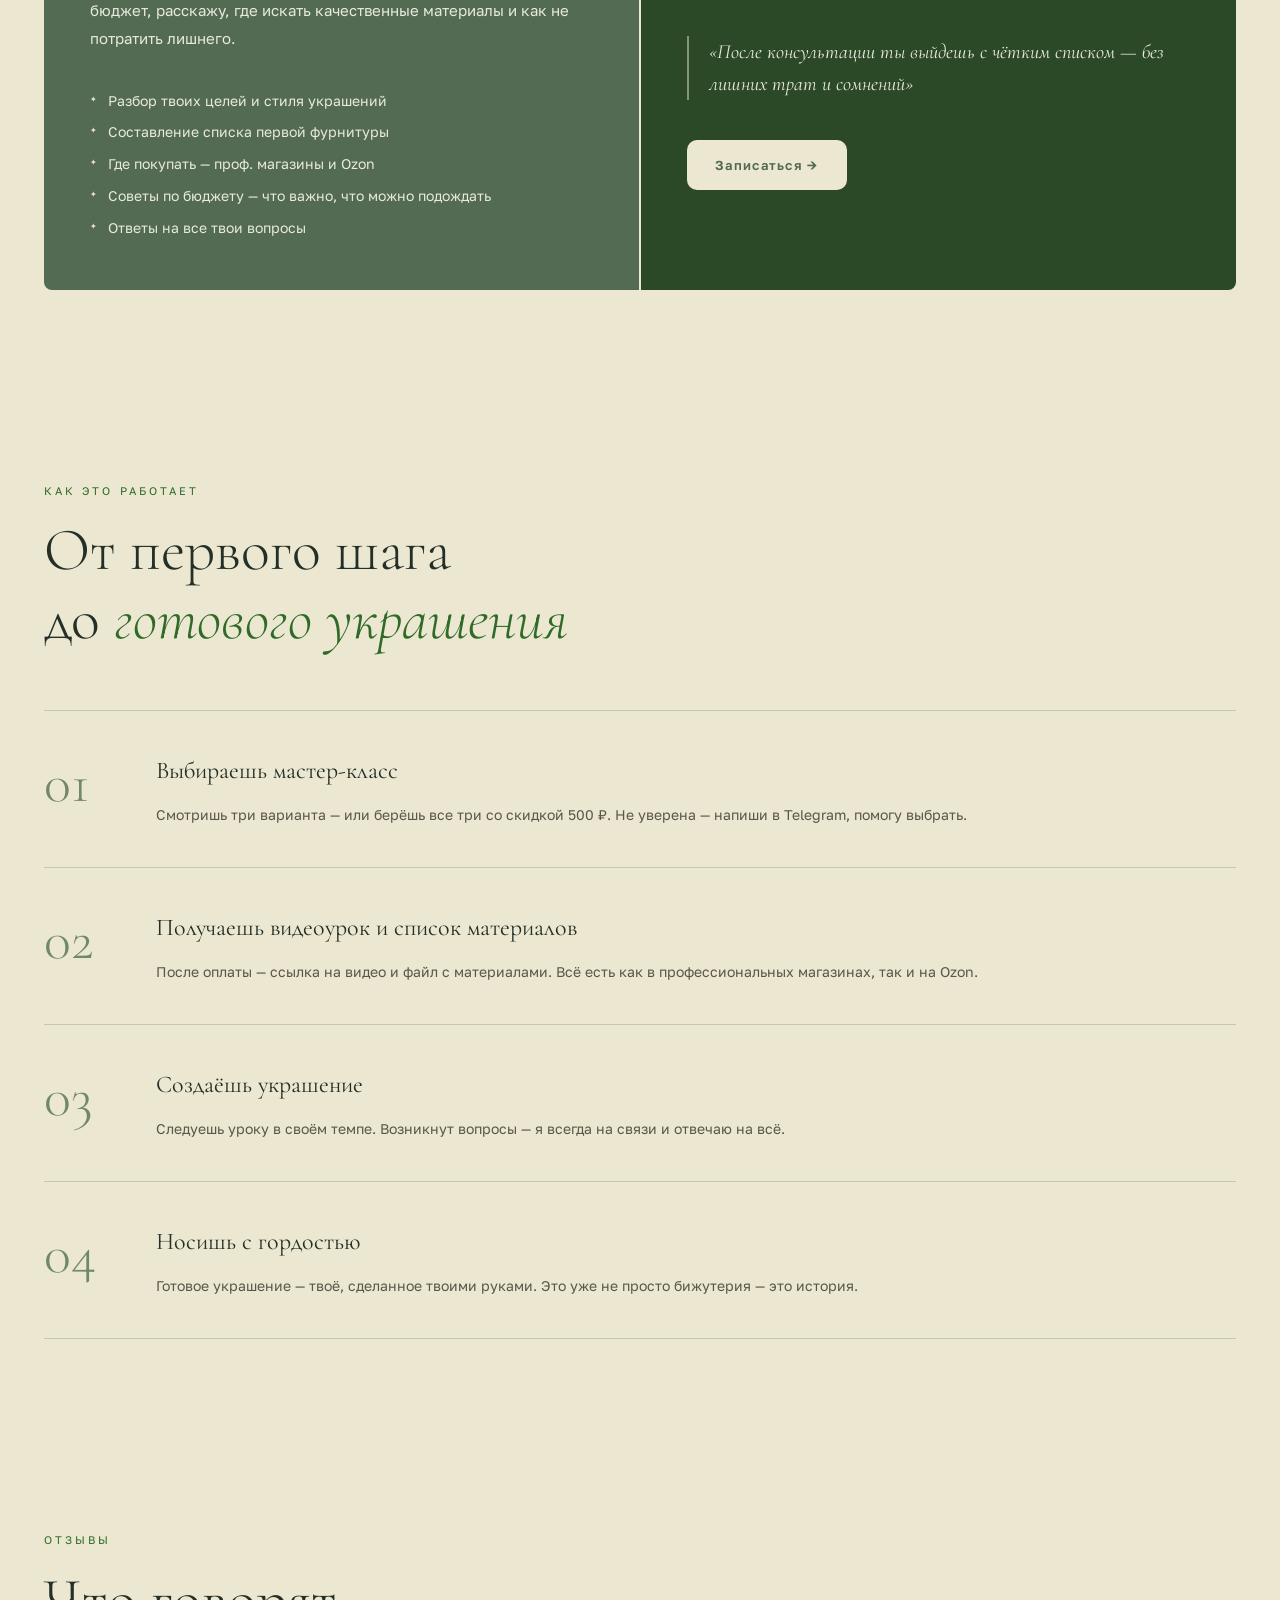
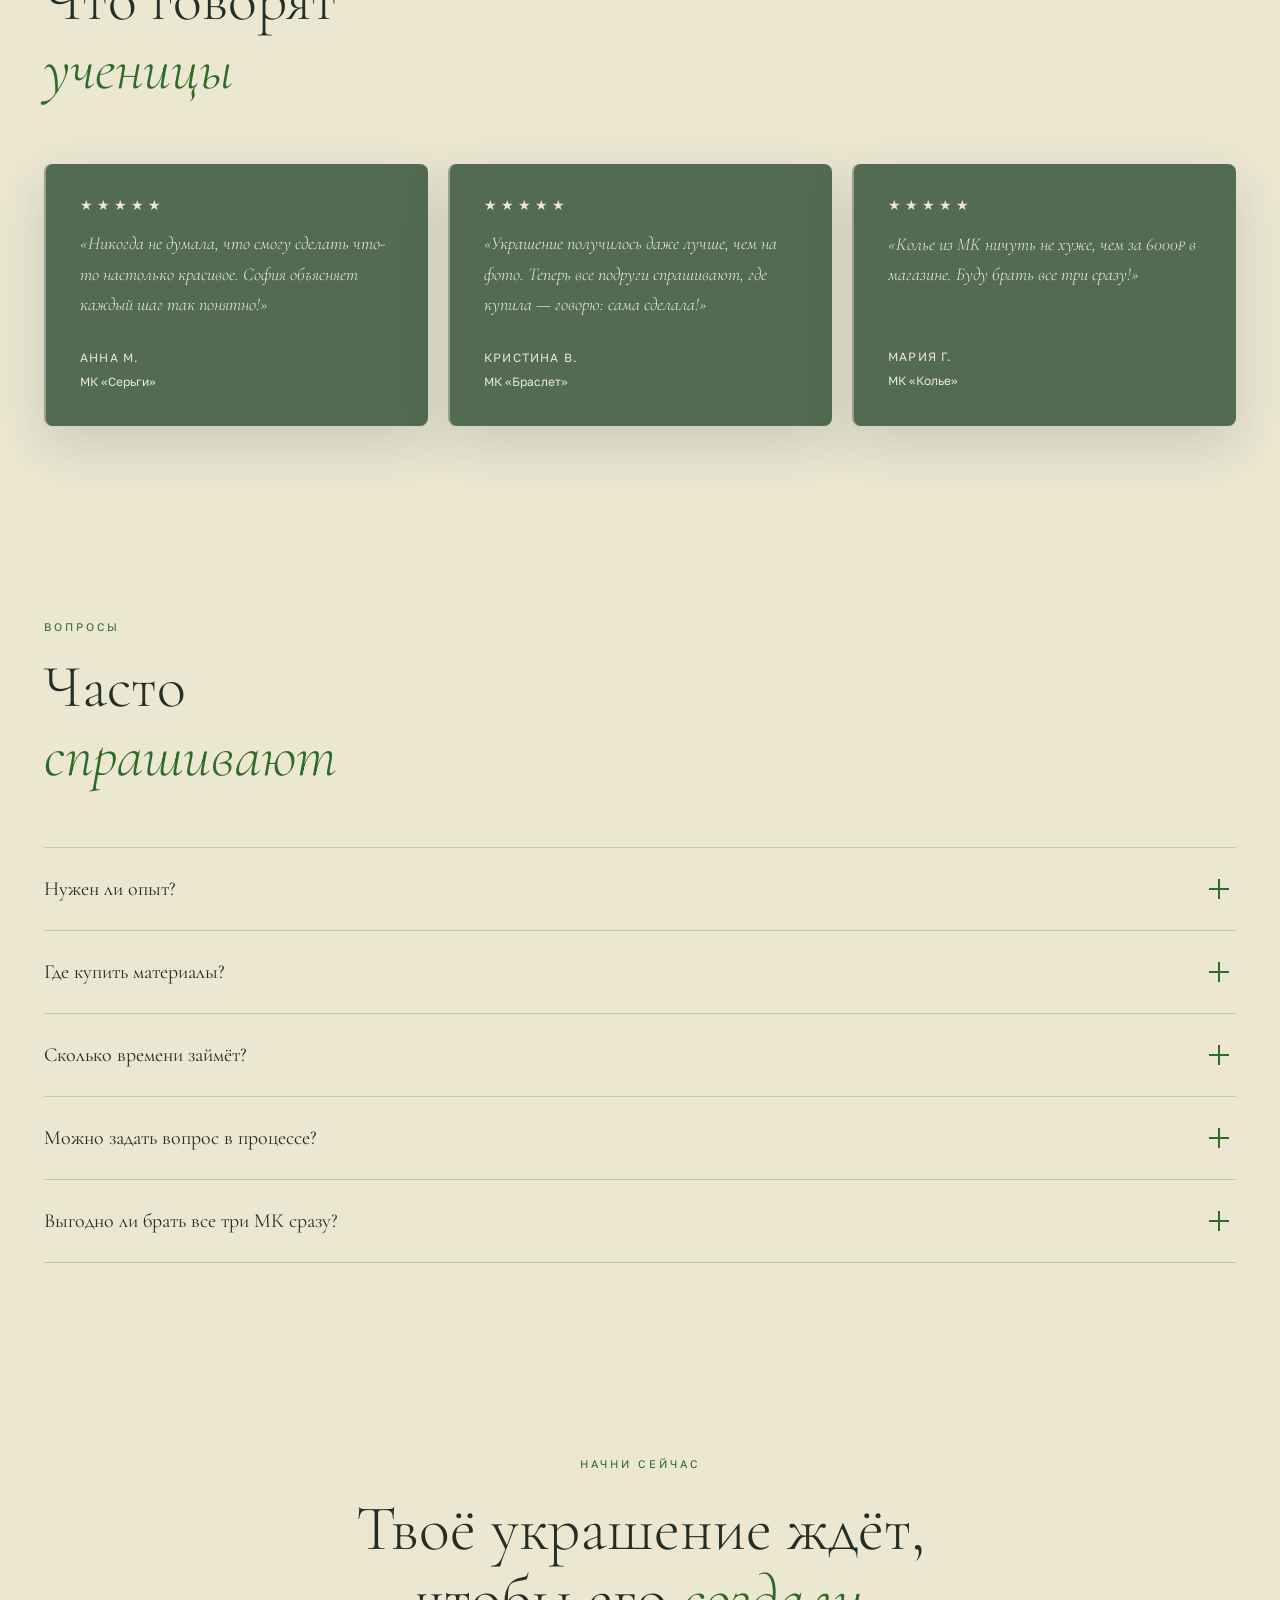
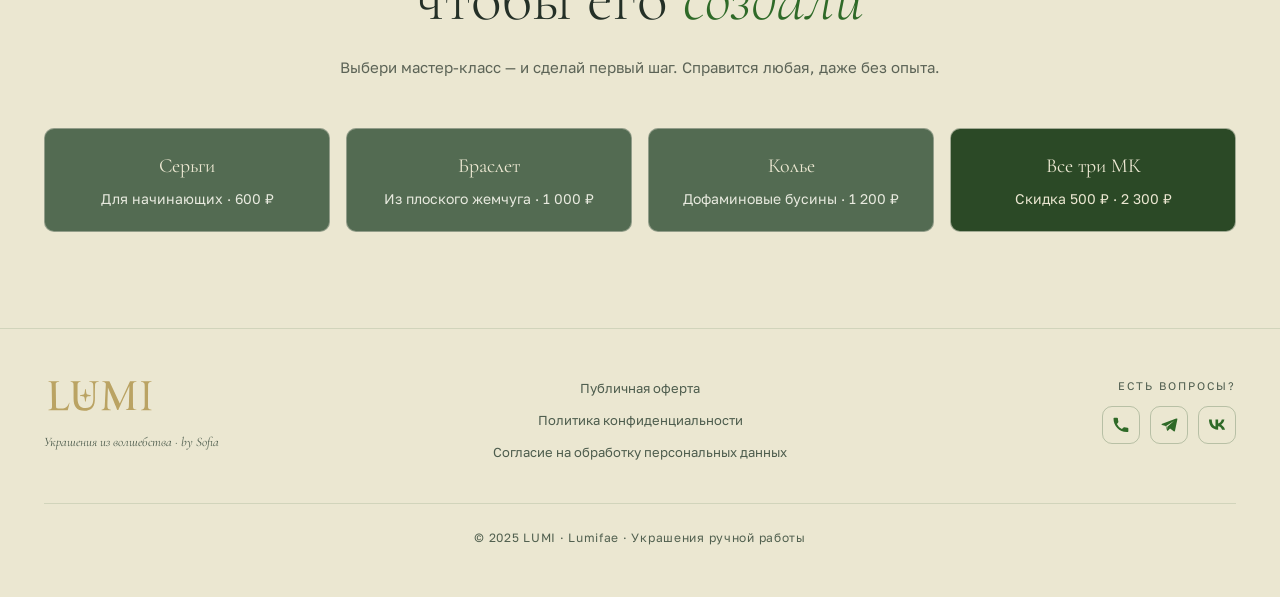
==== commit ce89a030: "update" ====
--- a/index.html
+++ b/index.html
@@ -768,7 +768,7 @@
 				</div>
 			</div>
 			<div class="footer__bottom">
-				© 2025 LUMI · Lumify · Украшения ручной работы
+				© 2025 LUMI · Lumifae · Украшения ручной работы
 			</div>
 		</footer>
 	</body>
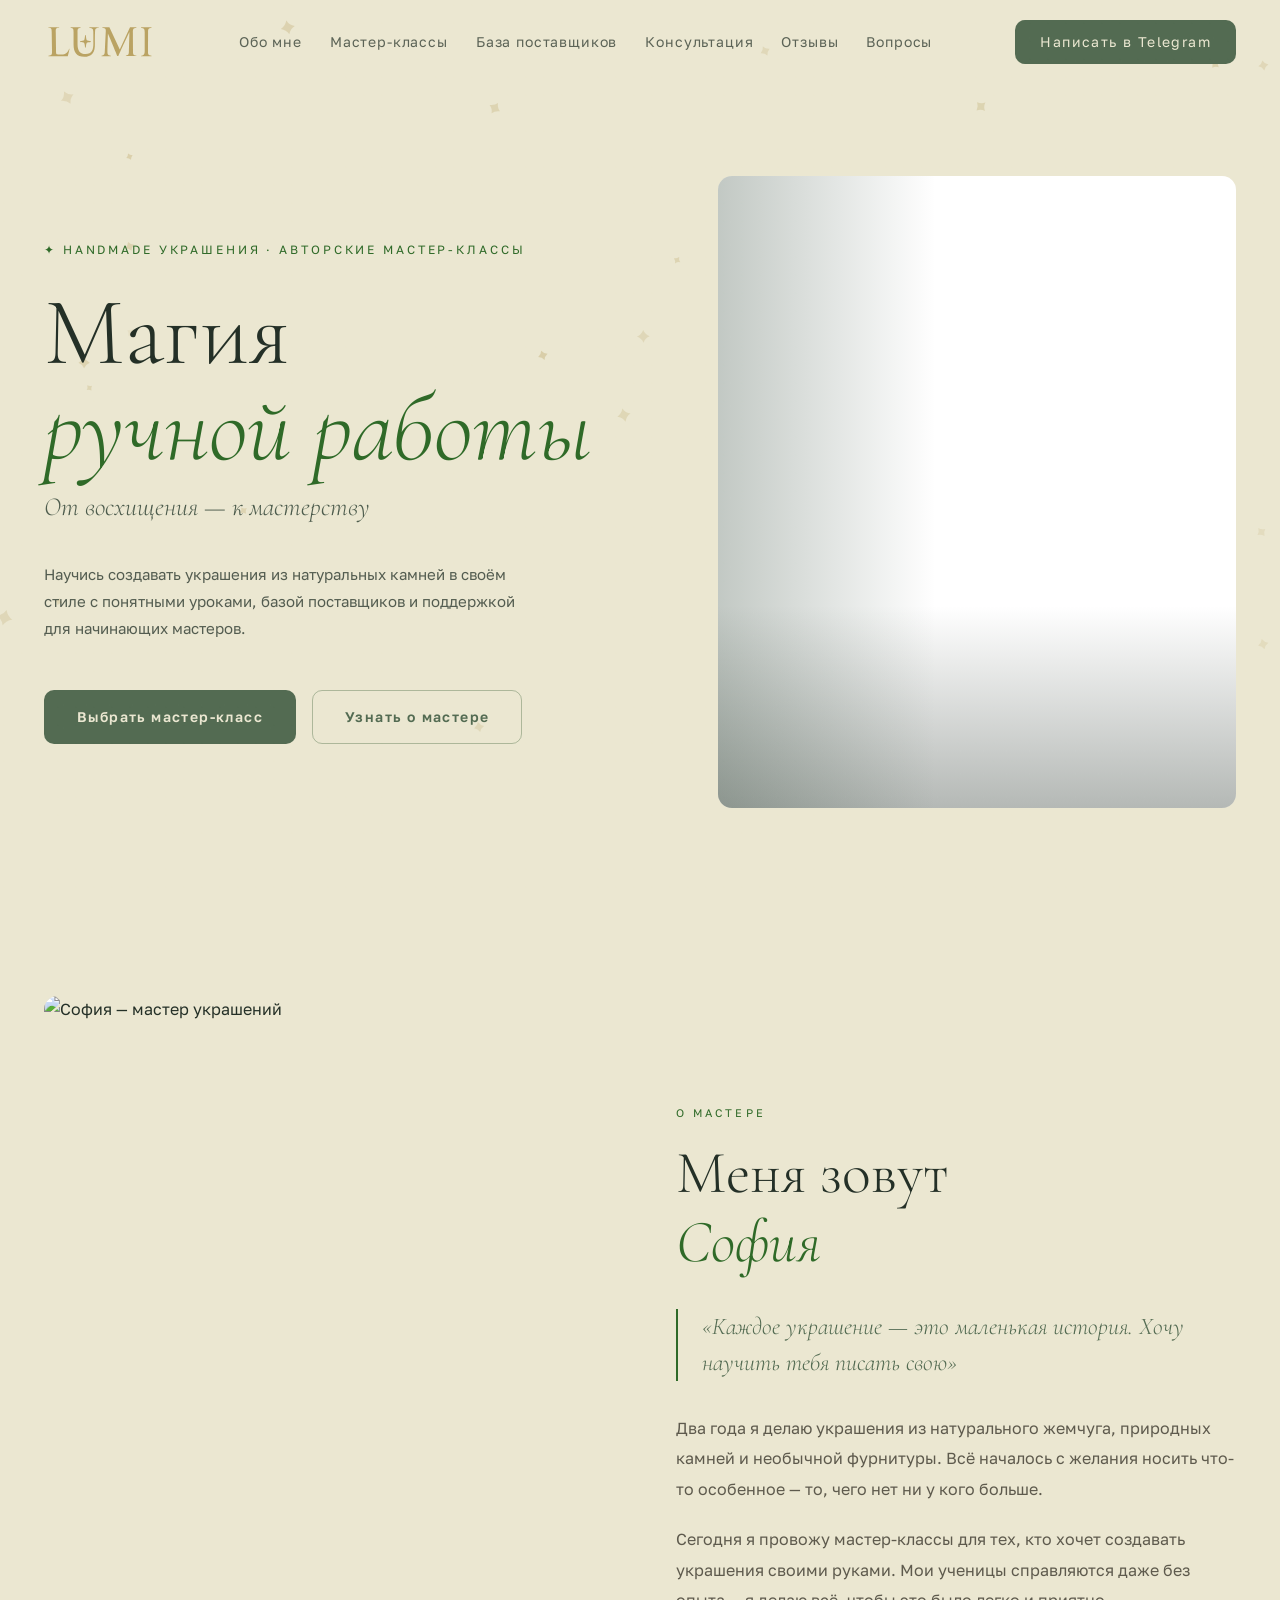
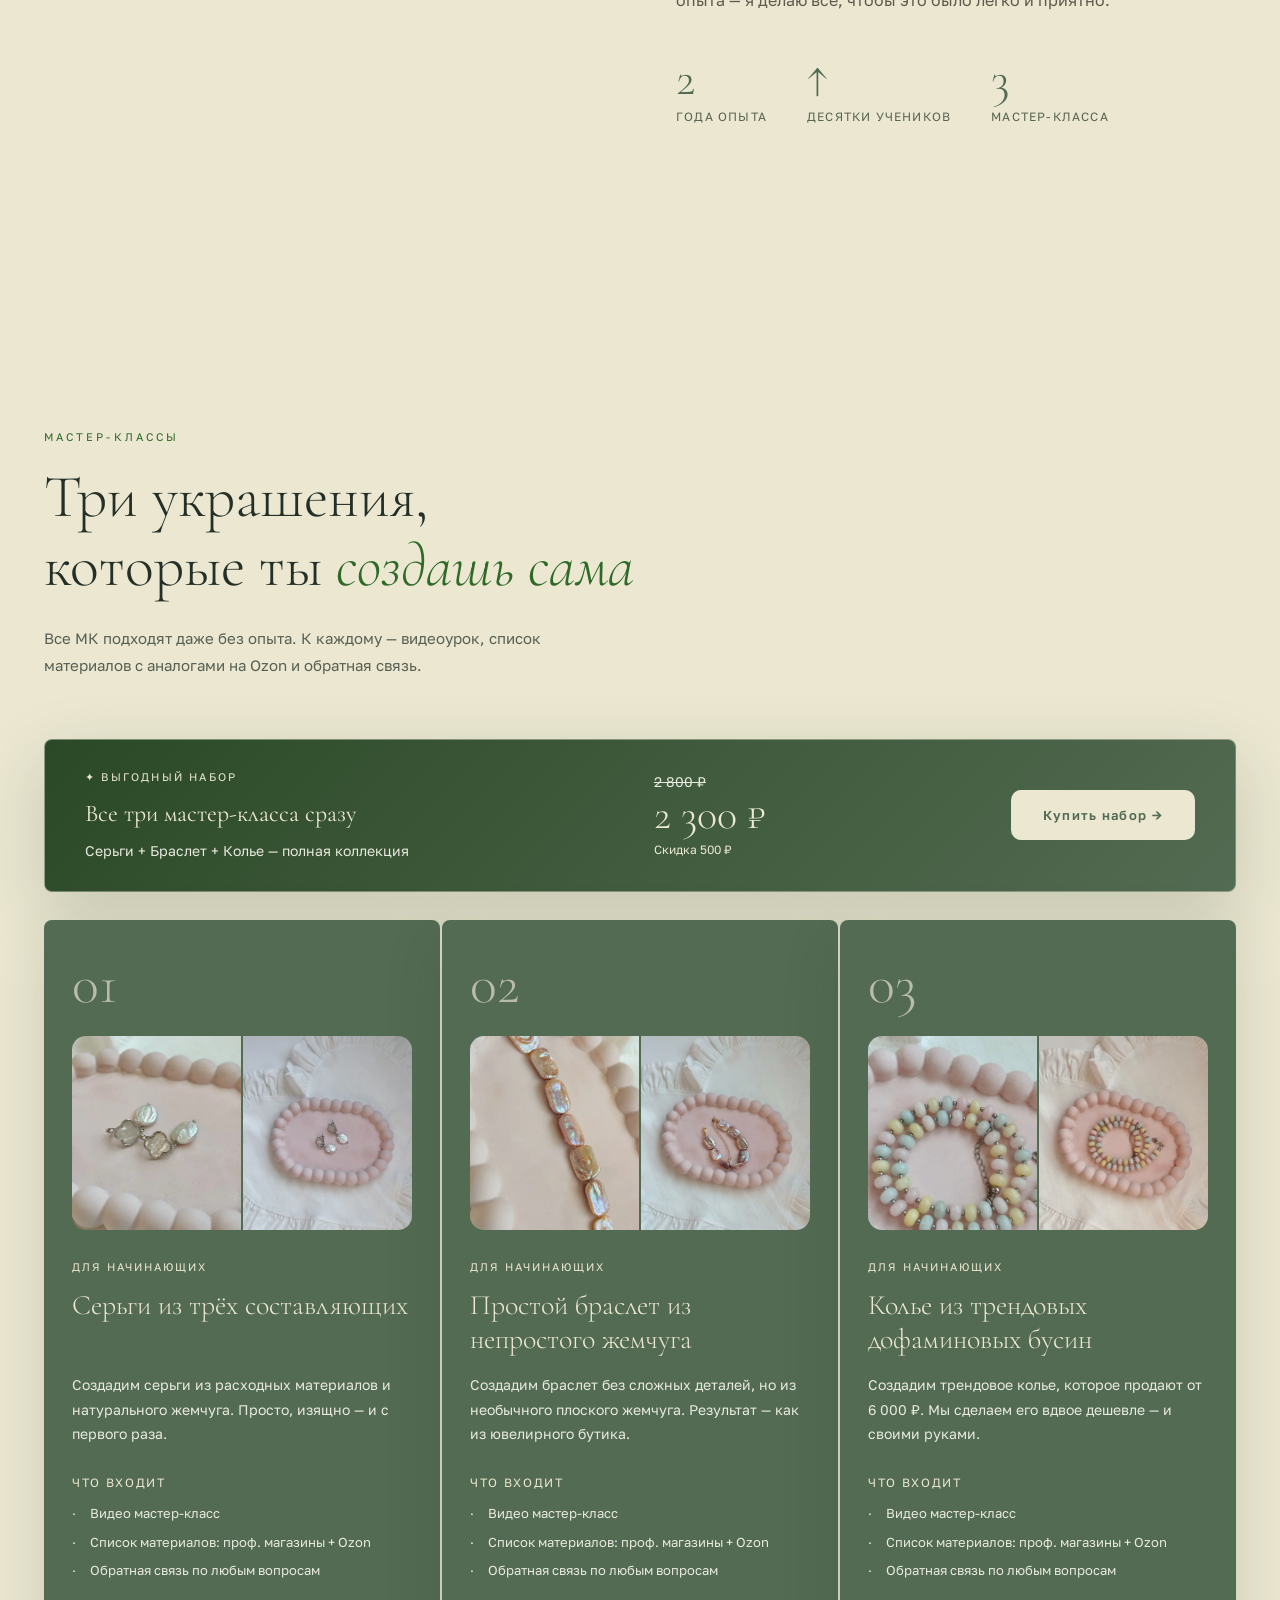
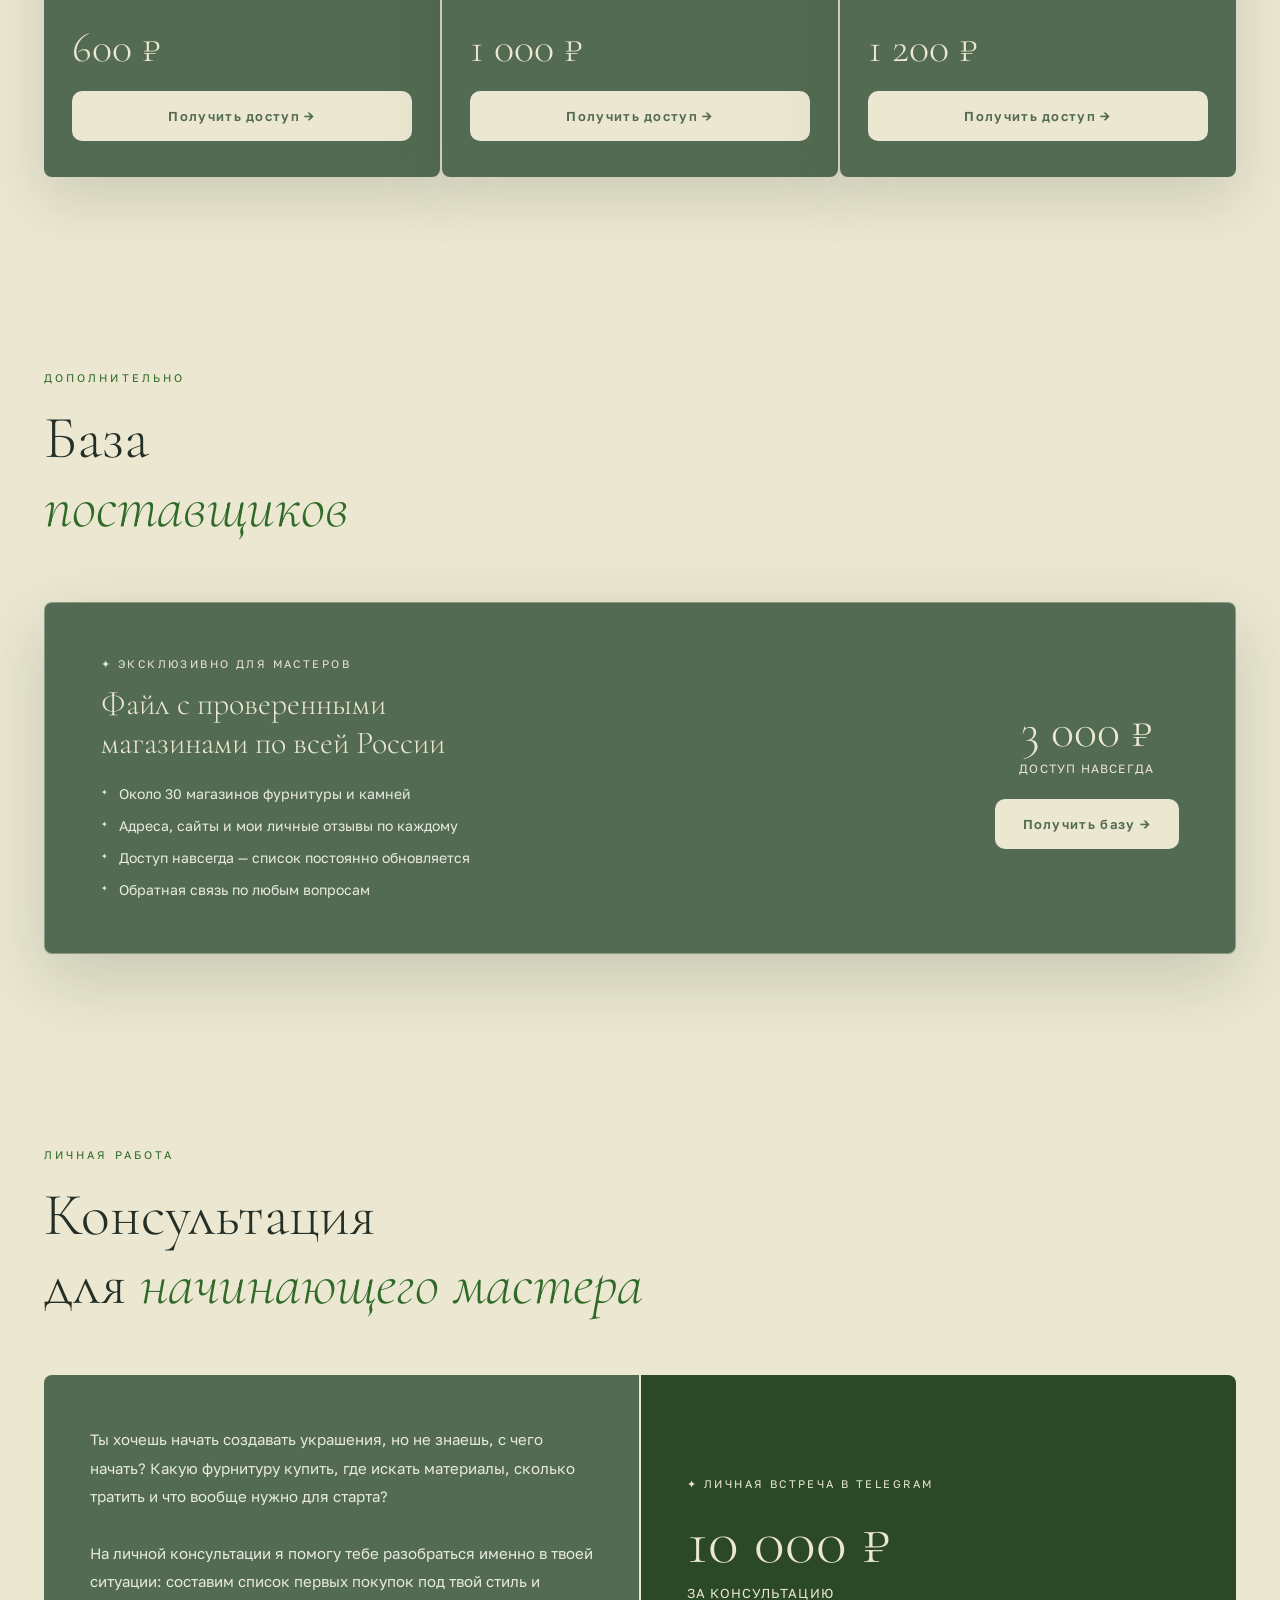
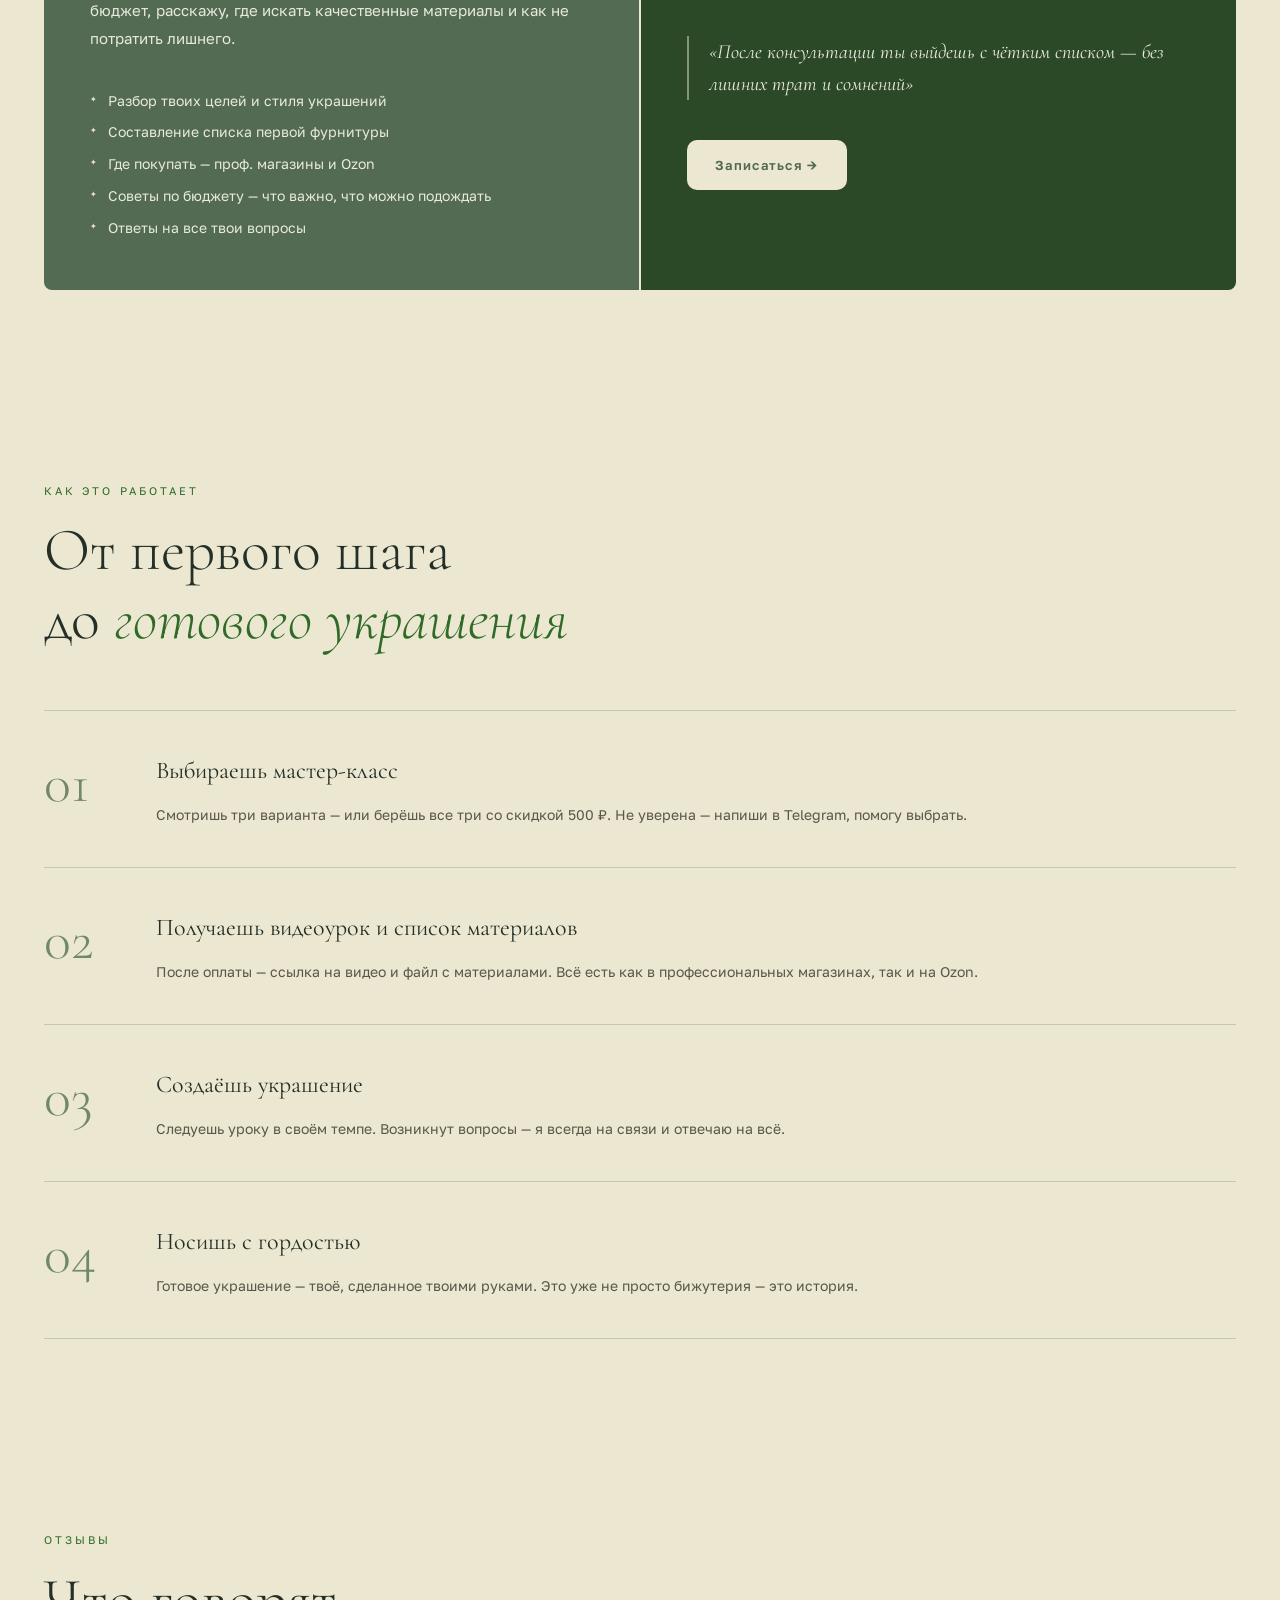
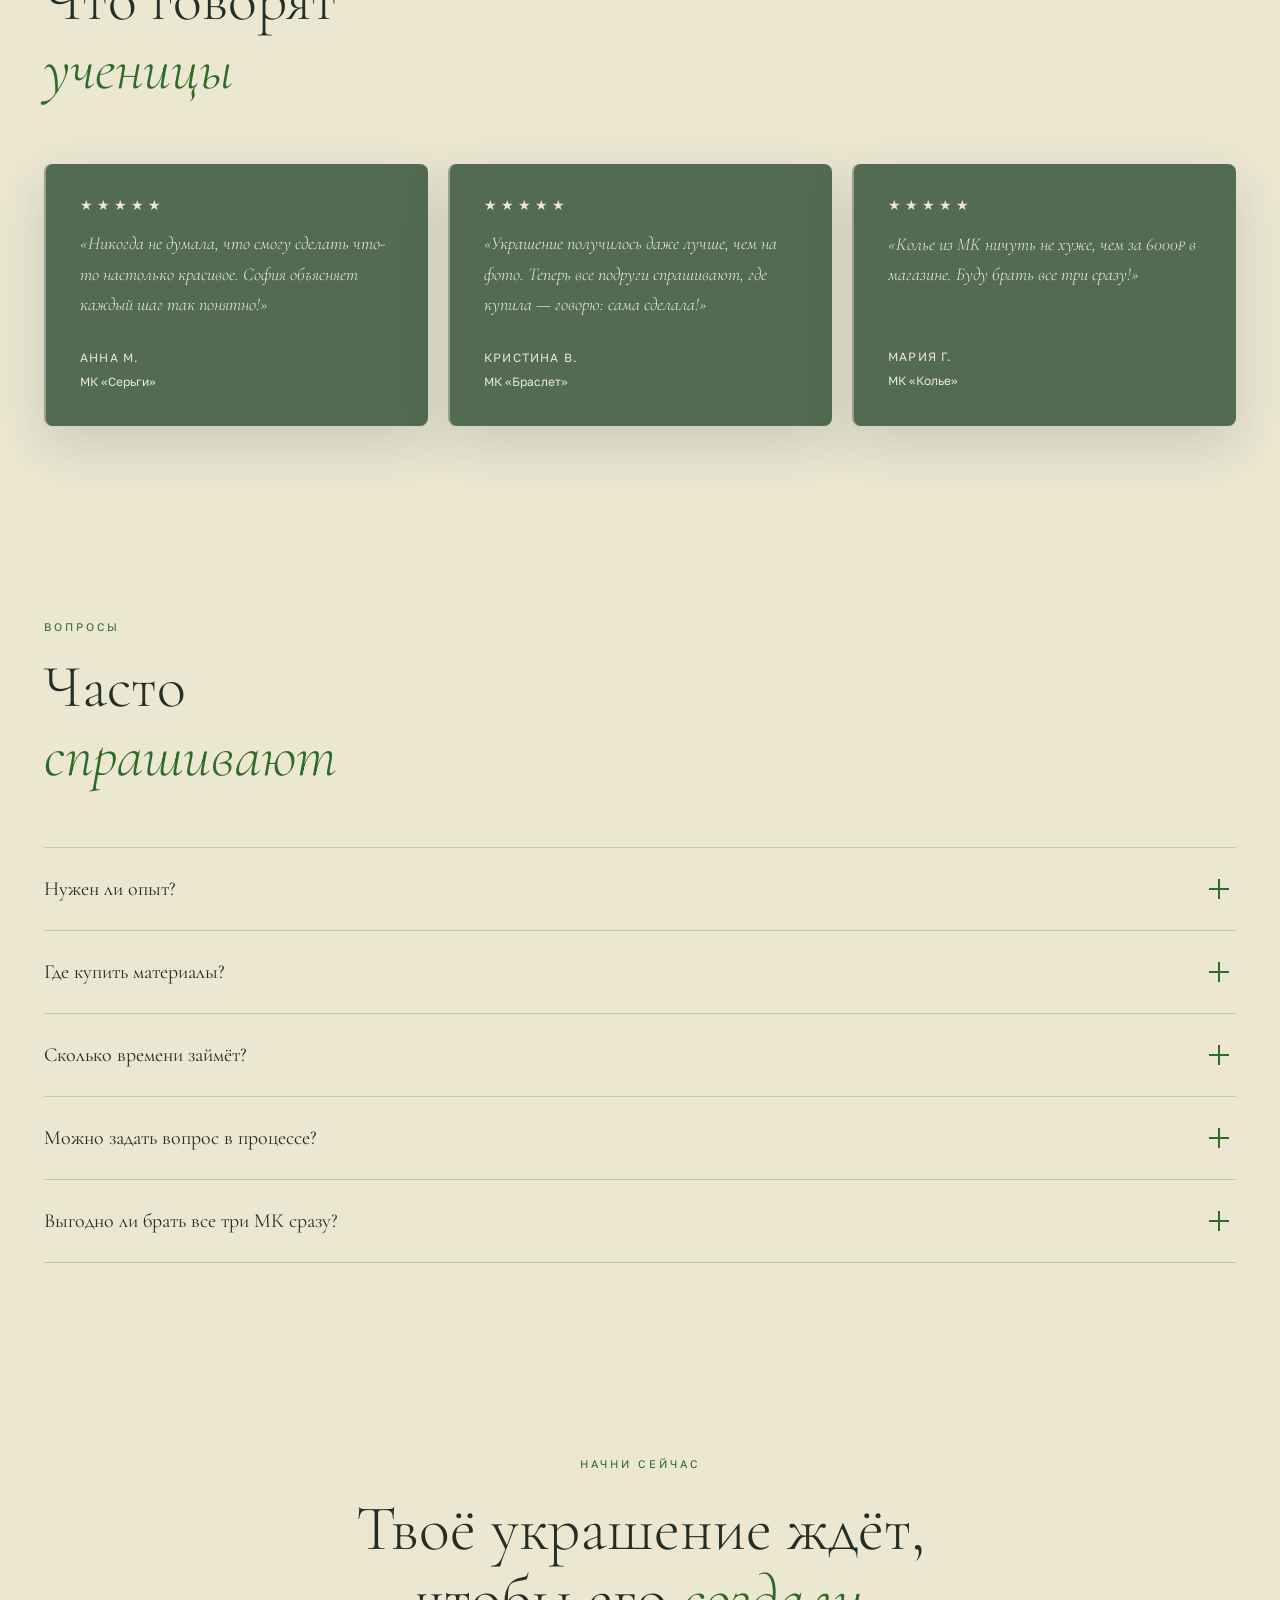
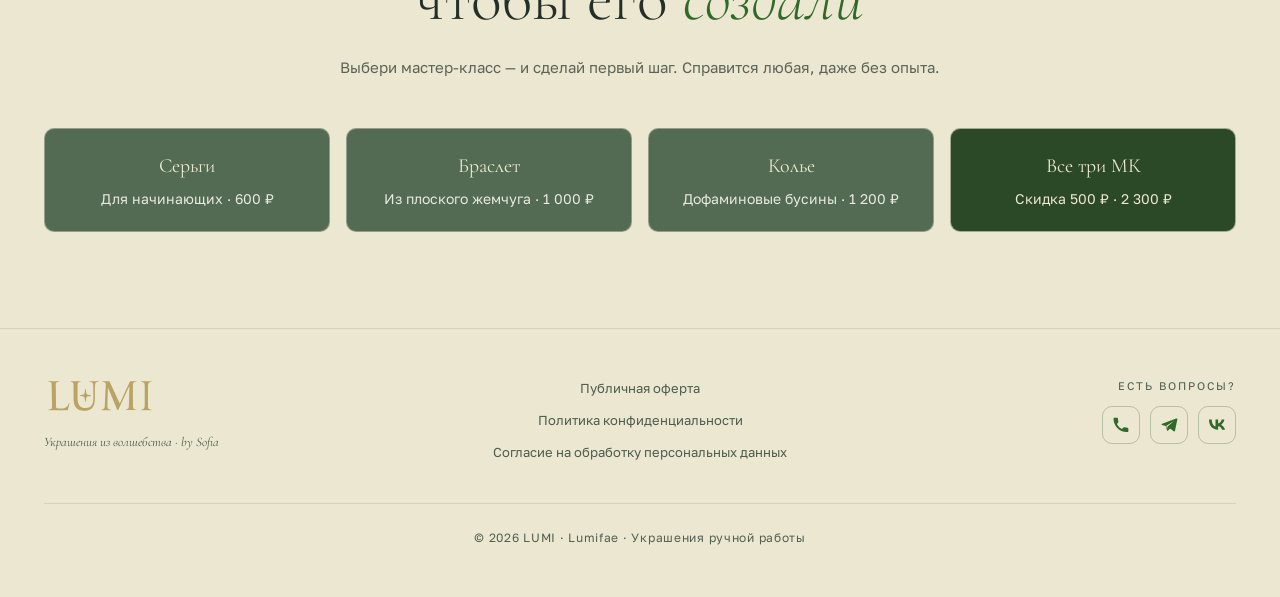
==== commit 2f3e01e5: "update" ====
--- a/index.html
+++ b/index.html
@@ -768,7 +768,7 @@
 				</div>
 			</div>
 			<div class="footer__bottom">
-				© 2025 LUMI · Lumifae · Украшения ручной работы
+				© 2026 LUMI · Lumifae · Украшения ручной работы
 			</div>
 		</footer>
 	</body>
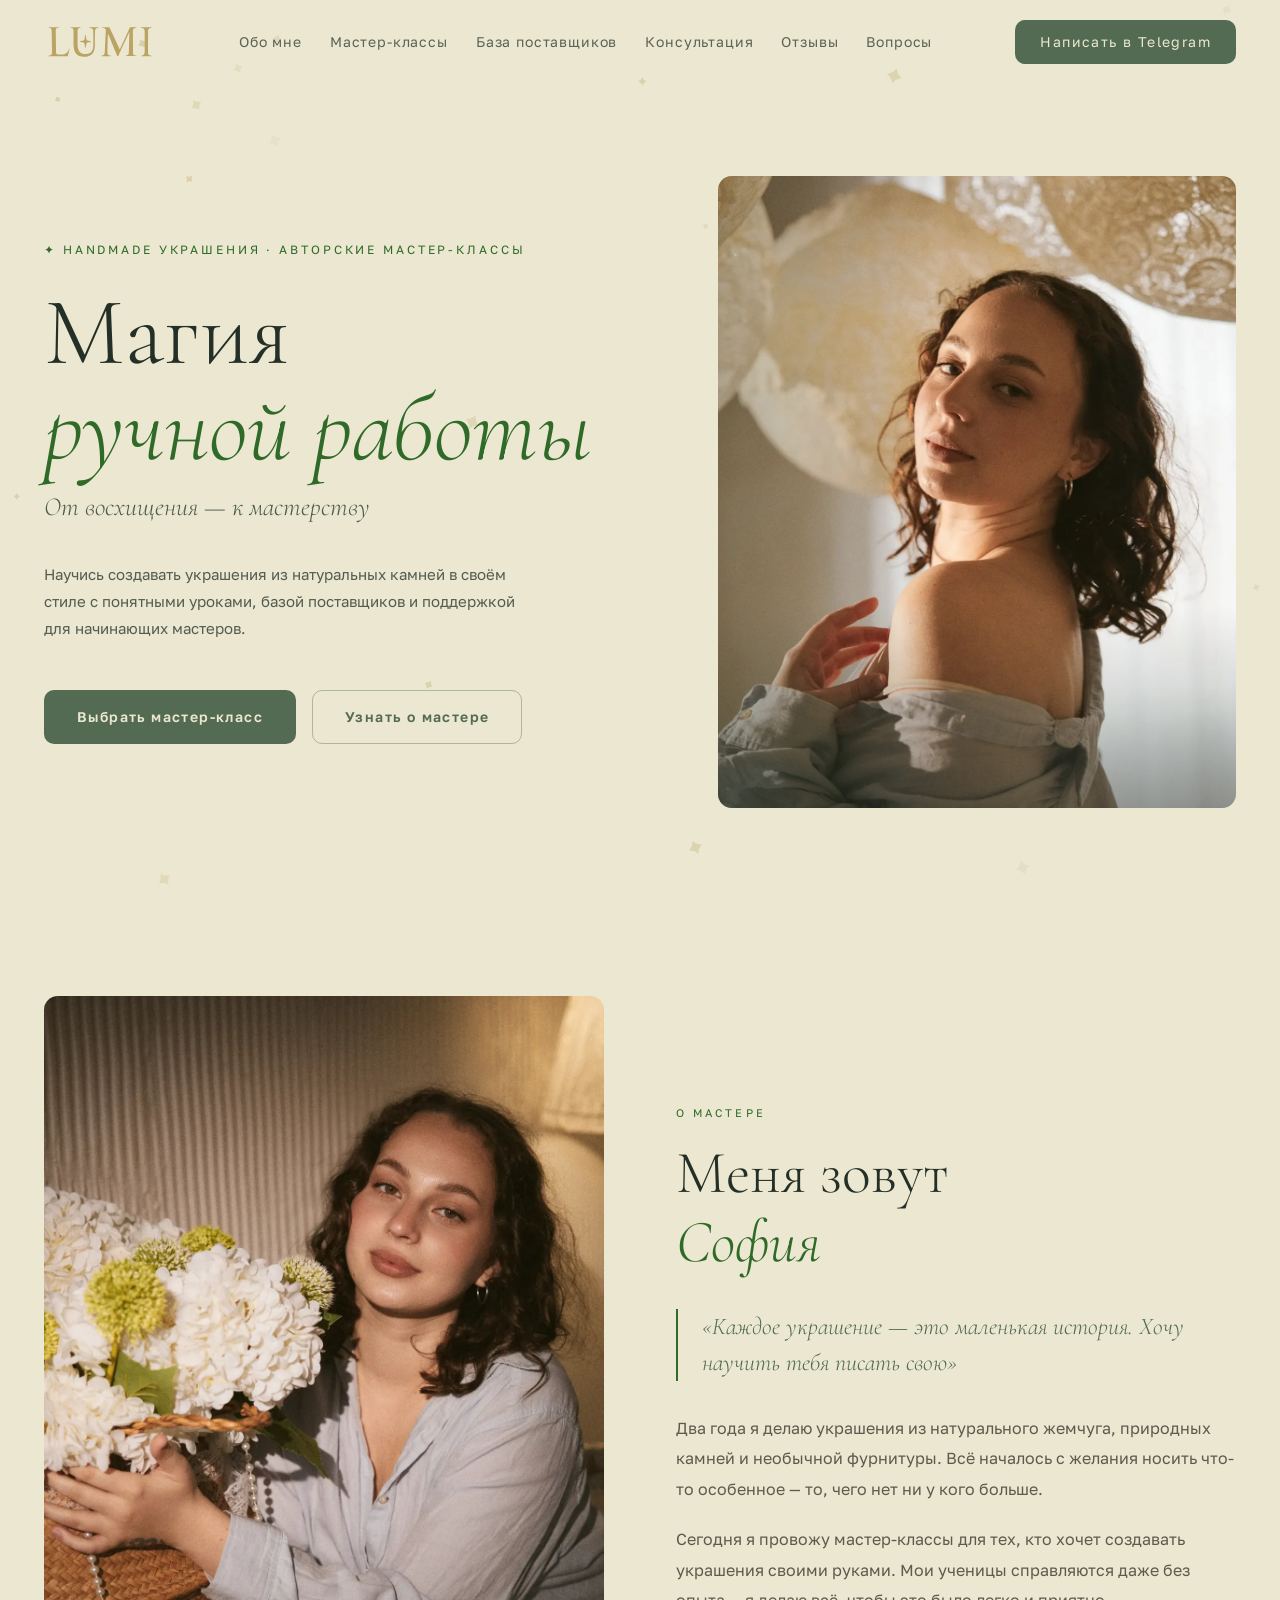
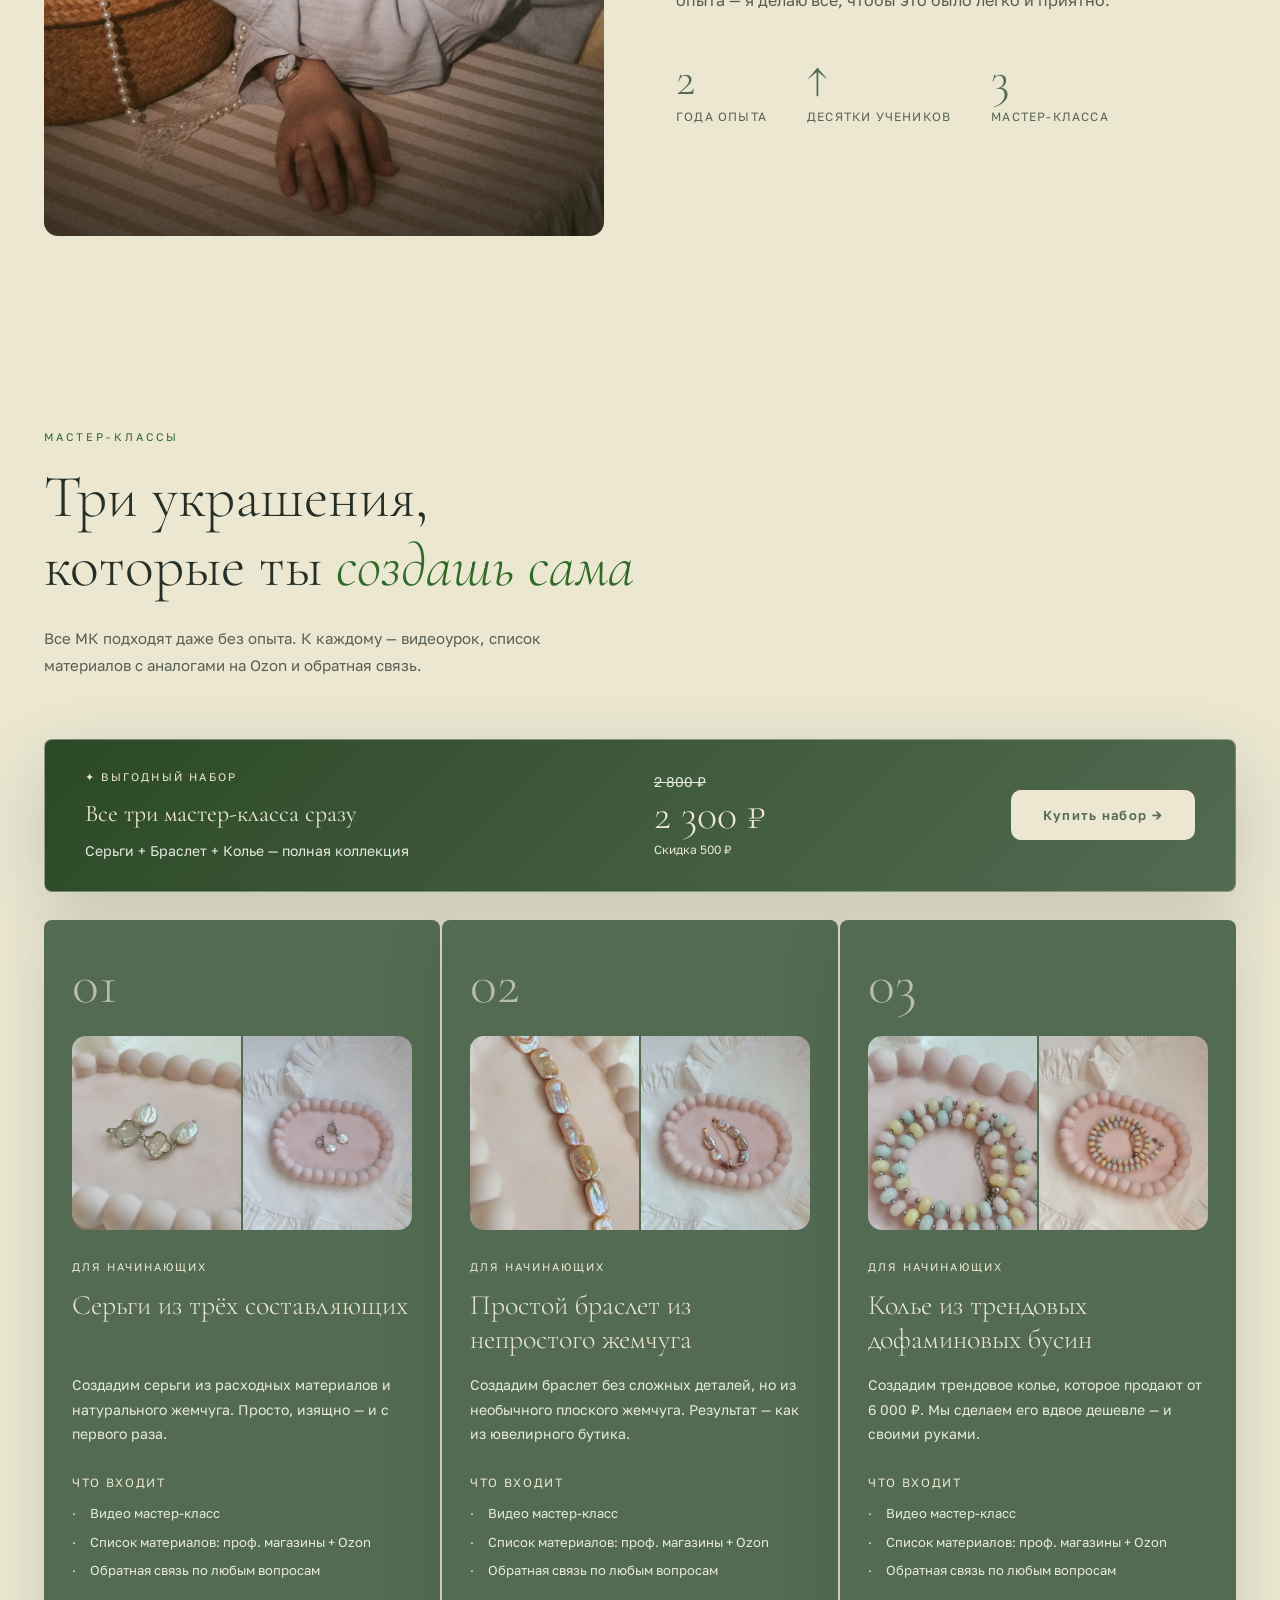
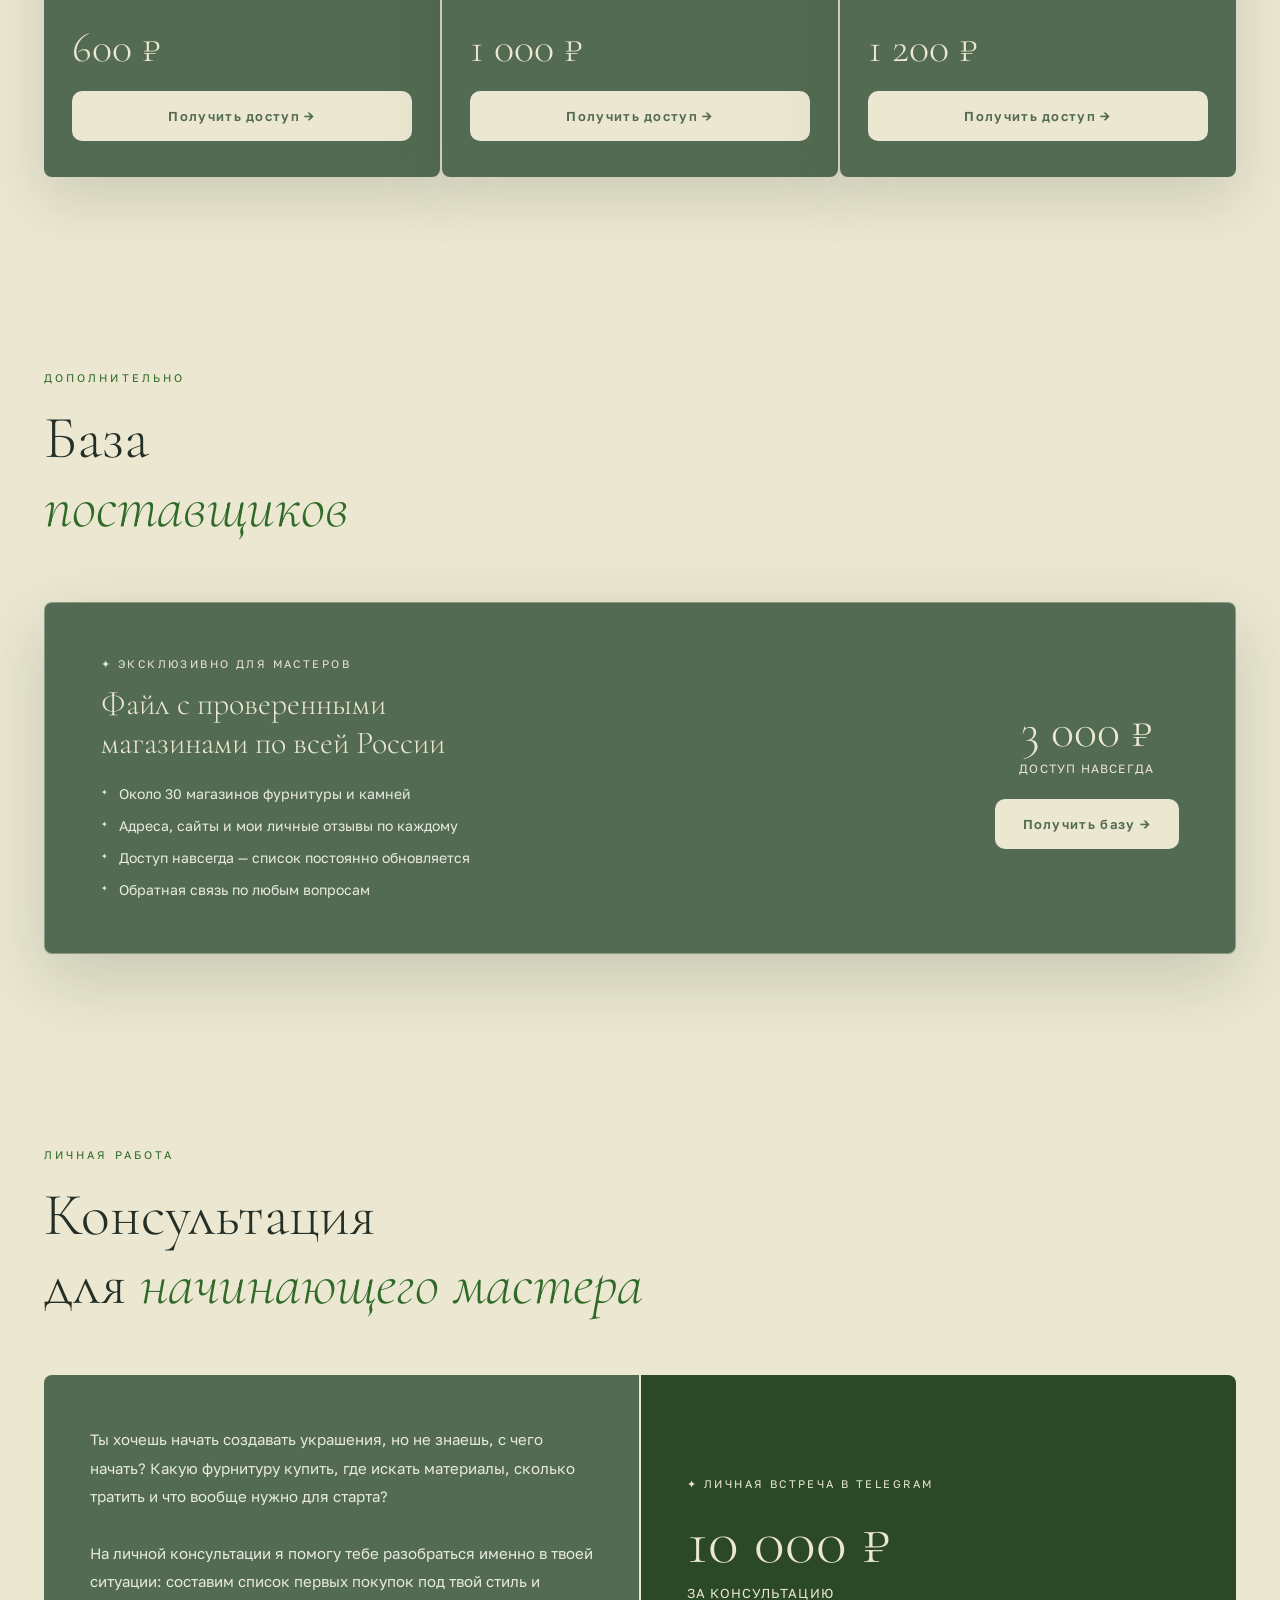
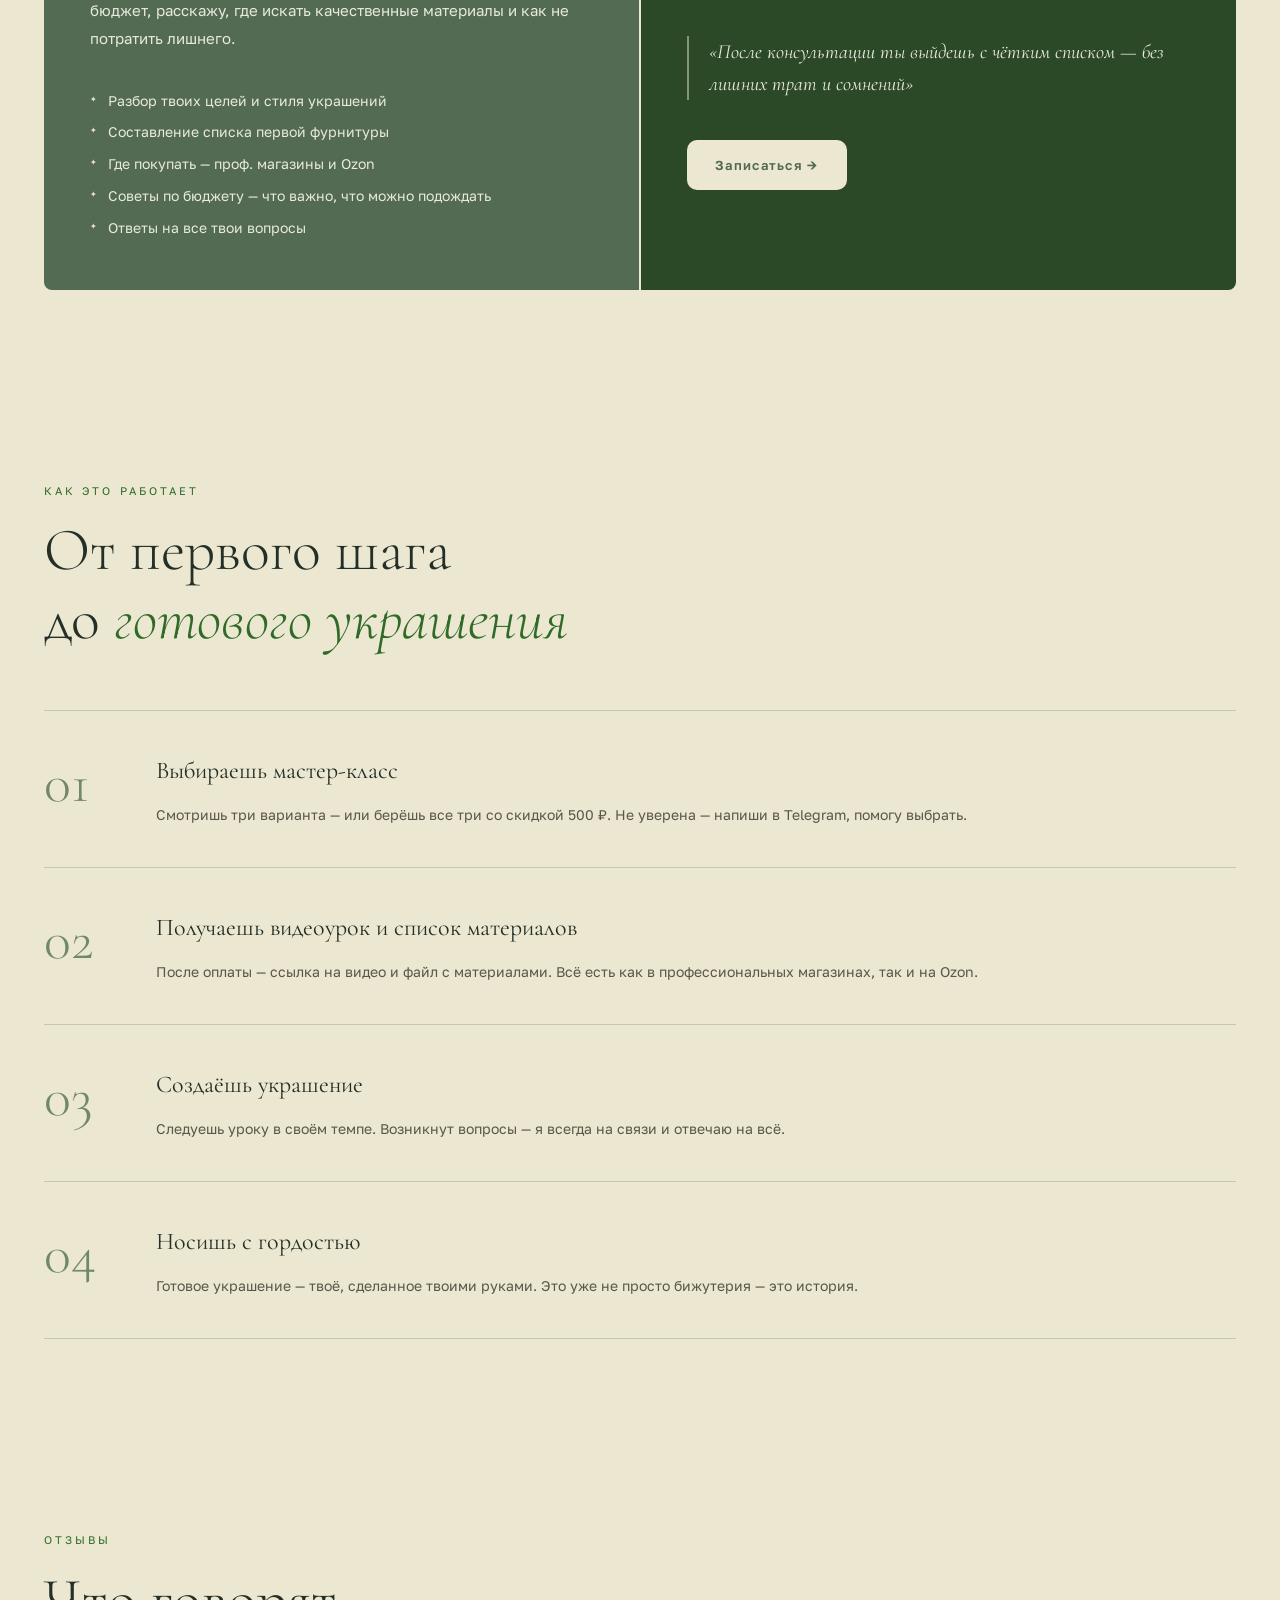
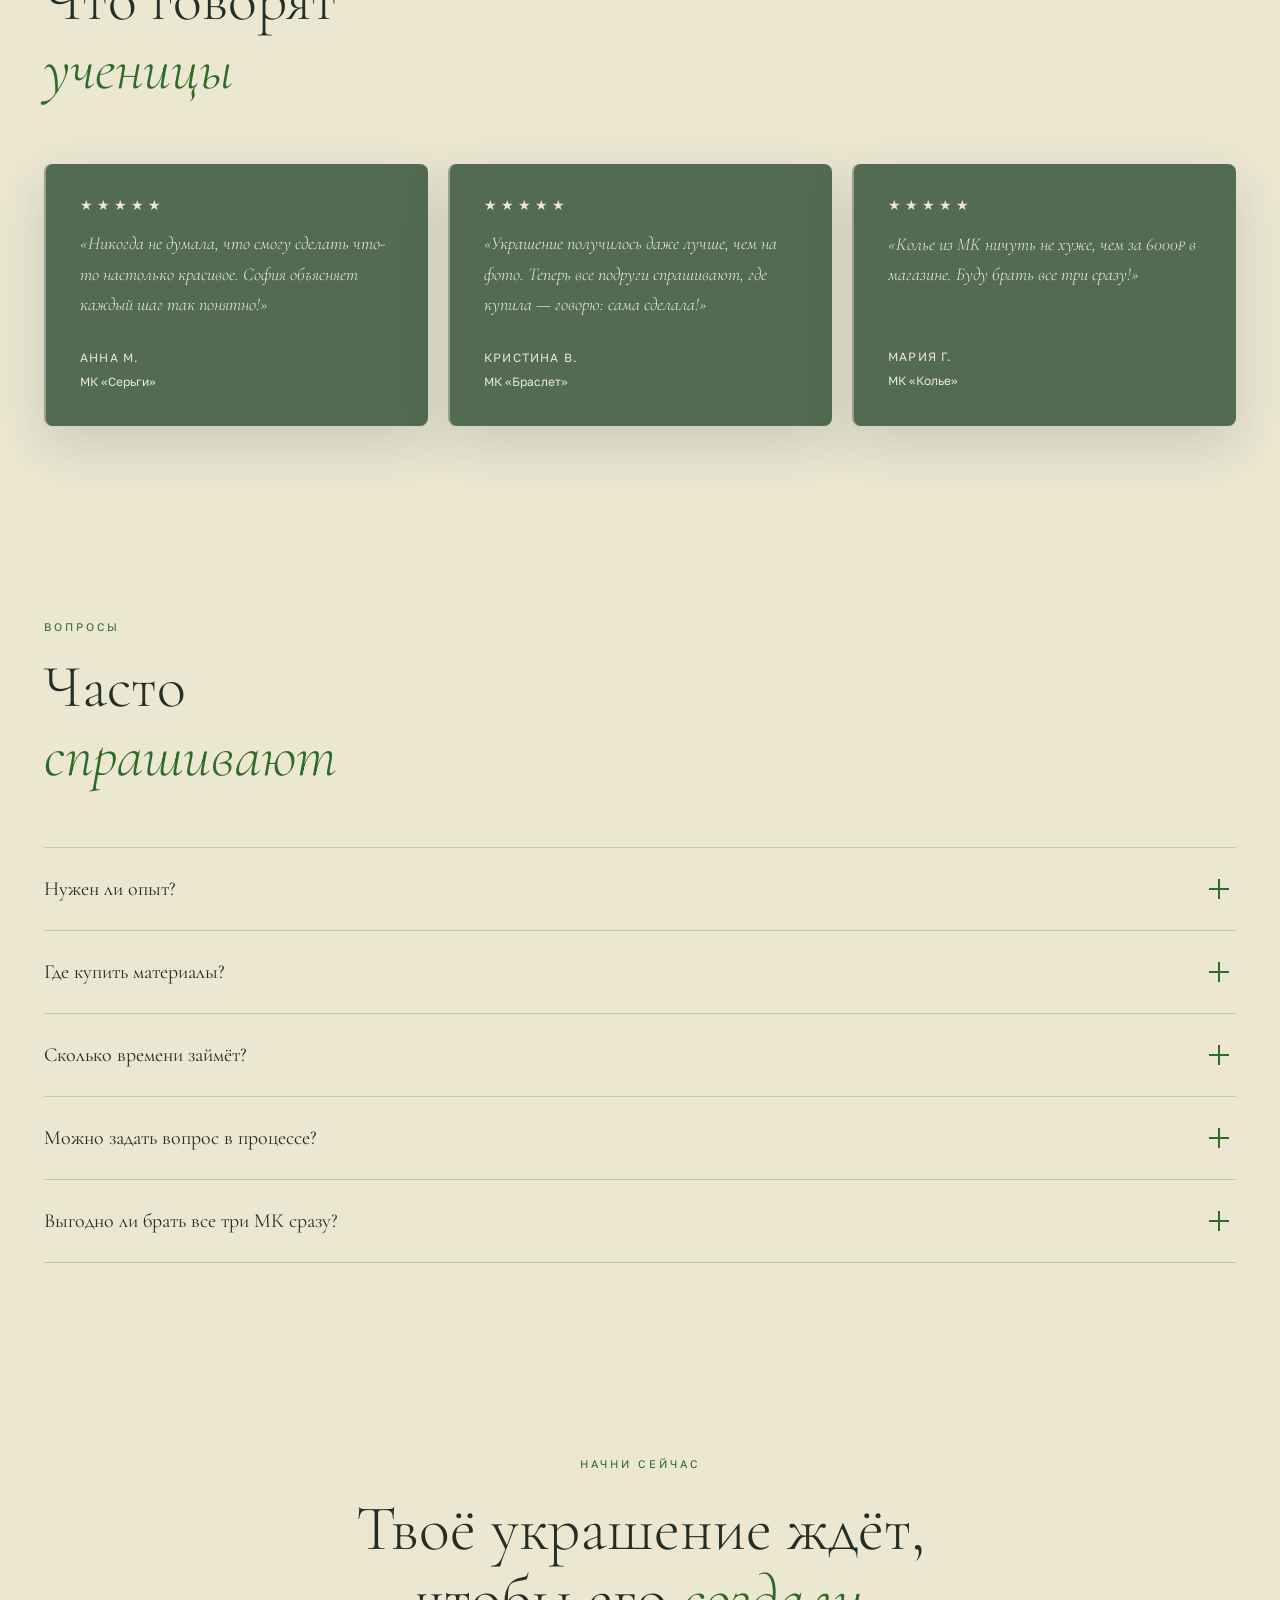
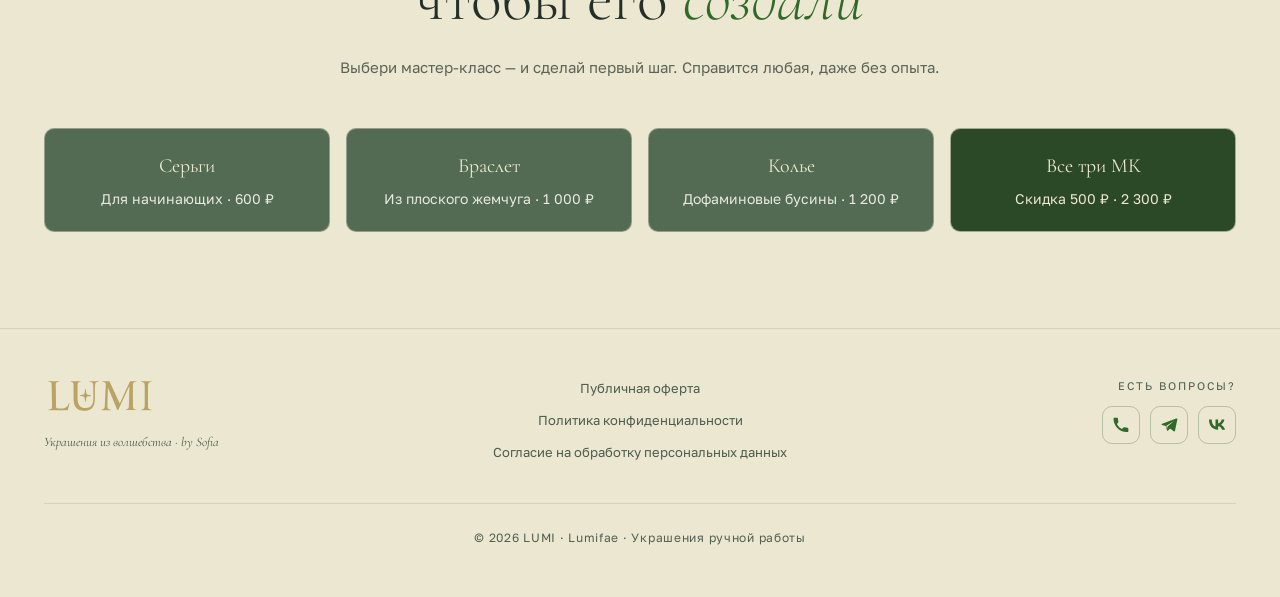
==== commit 99f5cd8a: "update" ====
--- a/index.html
+++ b/index.html
@@ -9,8 +9,8 @@
 		/>
 		<title>LUMI — Украшения из волшебства</title>
 		<link rel="icon" href="icons/logo-lumi-gold.svg" type="image/svg+xml" />
-		<link rel="stylesheet" href="css/main.css" />
-		<script type="module" src="js/main.js"></script>
+		<link rel="stylesheet" href="css/app.css" />
+		<script src="js/app.js" defer></script>
 	</head>
 	<body class="page">
 		<div class="progress" data-progress></div>
@@ -141,8 +141,8 @@
 								src="[data-uri]"
 								alt="София"
 								class="hero__image"
-								width="1400"
-								height="2100"
+								width="1200"
+								height="1800"
 								fetchpriority="high"
 								decoding="async"
 							/>
@@ -158,8 +158,8 @@
 							src="images/about-img.webp"
 							alt="София — мастер украшений"
 							class="about__image"
-							width="1400"
-							height="2100"
+							width="1200"
+							height="1800"
 							loading="lazy"
 							decoding="async"
 						/>
--- a/css/app.css
+++ b/css/app.css
@@ -0,0 +1,3010 @@
+/* css/base/fonts.css */
+
+@font-face {
+	font-family: "Golos Text";
+	src: url("../fonts/golos-text-regular.woff2") format("woff2");
+	font-weight: 400;
+	font-style: normal;
+	font-display: swap;
+}
+
+@font-face {
+	font-family: "Golos Text";
+	src: url("../fonts/golos-text-medium.woff2") format("woff2");
+	font-weight: 500;
+	font-style: normal;
+	font-display: swap;
+}
+
+@font-face {
+	font-family: "Golos Text";
+	src: url("../fonts/golos-text-semibold.woff2") format("woff2");
+	font-weight: 600;
+	font-style: normal;
+	font-display: swap;
+}
+
+@font-face {
+	font-family: "Cormorant Garamond";
+	src: url("../fonts/cormorant-garamond-light.woff2") format("woff2");
+	font-weight: 300;
+	font-style: normal;
+	font-display: swap;
+}
+
+@font-face {
+	font-family: "Cormorant Garamond";
+	src: url("../fonts/cormorant-garamond-regular.woff2") format("woff2");
+	font-weight: 400;
+	font-style: normal;
+	font-display: swap;
+}
+
+@font-face {
+	font-family: "Cormorant Garamond";
+	src: url("../fonts/cormorant-garamond-semibold.woff2") format("woff2");
+	font-weight: 600;
+	font-style: normal;
+	font-display: swap;
+}
+
+@font-face {
+	font-family: "Cormorant Garamond";
+	src: url("../fonts/cormorant-garamond-light-italic.woff2") format("woff2");
+	font-weight: 300;
+	font-style: italic;
+	font-display: swap;
+}
+
+@font-face {
+	font-family: "Cormorant Garamond";
+	src: url("../fonts/cormorant-garamond-regular-italic.woff2")
+		format("woff2");
+	font-weight: 400;
+	font-style: italic;
+	font-display: swap;
+}
+
+
+/* css/base/vars.css */
+
+:root {
+	--forest: #2d3b32;
+	--forest2: #425d3b;
+	--forest3: #536b52;
+	--cream: #ebe7d1;
+	--gold: #2f6a28;
+	--gold2: #5f9156;
+	--pearl: #e8eadf;
+	--ivory: #f7f5ee;
+	--ivory2: #dfe4d7;
+	--ink: #243027;
+	--muted: #4d5c4d;
+	--clay: #536b52;
+	--clay2: #2b4926;
+	--clay3: #536b52;
+	--clay-soft: #82a06f;
+	--line: rgba(53, 91, 51, 0.24);
+	--line-light: rgba(243, 241, 232, 0.36);
+	--container: 1440px;
+	--container-padding: 48px;
+	--container-side: max(
+		var(--container-padding),
+		calc((100vw - var(--container)) / 2)
+	);
+	--font-text: "Golos Text", Arial, sans-serif;
+	--font-title: "Cormorant Garamond", Georgia, serif;
+}
+
+@media (max-width: 1440px) {
+	:root {
+		--container-padding: 44px;
+	}
+}
+
+@media (max-width: 1200px) {
+	:root {
+		--container-padding: 40px;
+	}
+}
+
+@media (max-width: 1024px) {
+	:root {
+		--container-padding: 36px;
+	}
+}
+
+@media (max-width: 992px) {
+	:root {
+		--container-padding: 32px;
+	}
+}
+
+@media (max-width: 820px) {
+	:root {
+		--container-padding: 28px;
+	}
+}
+
+@media (max-width: 768px) {
+	:root {
+		--container-padding: 24px;
+	}
+}
+
+@media (max-width: 640px) {
+	:root {
+		--container-padding: 22px;
+	}
+}
+
+@media (max-width: 576px) {
+	:root {
+		--container-padding: 20px;
+	}
+}
+
+@media (max-width: 430px) {
+	:root {
+		--container-padding: 18px;
+	}
+}
+
+@media (max-width: 390px) {
+	:root {
+		--container-padding: 16px;
+	}
+}
+
+@media (max-width: 360px) {
+	:root {
+		--container-padding: 14px;
+	}
+}
+
+
+/* css/base/normalize.css */
+
+html {
+	scroll-behavior: smooth;
+	line-height: 1.15;
+	-webkit-text-size-adjust: 100%;
+}
+
+*,
+*::before,
+*::after {
+	box-sizing: border-box;
+	margin: 0;
+	padding: 0;
+}
+
+body {
+	min-width: 320px;
+	background: var(--cream);
+	color: var(--ink);
+	font-family: var(--font-text);
+	font-size: 16px;
+	line-height: 1.7;
+	overflow-x: hidden;
+}
+
+a {
+	color: inherit;
+	text-decoration: none;
+	-webkit-tap-highlight-color: transparent;
+}
+
+ul,
+ol {
+	list-style: none;
+}
+
+button {
+	border: none;
+	background-color: transparent;
+	cursor: pointer;
+	-webkit-tap-highlight-color: transparent;
+}
+
+img {
+	display: block;
+	max-width: 100%;
+	height: auto;
+}
+
+button,
+input,
+select,
+textarea {
+	font-family: inherit;
+	font-size: 100%;
+	line-height: 1.15;
+}
+
+button,
+select {
+	text-transform: none;
+}
+
+button,
+[type="button"],
+[type="submit"] {
+	appearance: button;
+	-webkit-appearance: button;
+}
+
+button::-moz-focus-inner,
+[type="button"]::-moz-focus-inner,
+[type="submit"]::-moz-focus-inner {
+	border-style: none;
+	padding: 0;
+}
+
+::-webkit-scrollbar {
+	width: 4px;
+}
+
+::-webkit-scrollbar-track {
+	background: var(--cream);
+}
+
+::-webkit-scrollbar-thumb {
+	background: var(--gold);
+	border-radius: 2px;
+}
+
+
+/* css/base/globals.css */
+
+.page--menu-open {
+	overflow: hidden;
+}
+
+.progress {
+	position: fixed;
+	top: 0;
+	left: 0;
+	z-index: 1000;
+	width: 100%;
+	height: 2px;
+	background: linear-gradient(90deg, var(--clay3), var(--clay-soft));
+	transform: scaleX(0);
+	transform-origin: left center;
+	will-change: transform;
+}
+
+.main {
+	overflow: hidden;
+}
+
+body::before {
+	content: "";
+	position: fixed;
+	inset: 0;
+	z-index: 2000;
+	background-image:
+		radial-gradient(
+			circle at 20% 30%,
+			rgba(53, 91, 51, 0.18) 0 1px,
+			transparent 1px
+		),
+		radial-gradient(
+			circle at 76% 64%,
+			rgba(243, 241, 232, 0.16) 0 1px,
+			transparent 1px
+		);
+	background-size:
+		18px 18px,
+		23px 23px;
+	mix-blend-mode: soft-light;
+	opacity: 0.16;
+	pointer-events: none;
+}
+
+h1,
+h2,
+h3 {
+	max-width: 100%;
+	overflow-wrap: break-word;
+	hyphens: auto;
+}
+
+.section {
+	padding: 100px var(--container-side);
+}
+
+.section__header {
+	max-width: var(--container);
+	margin: 0 auto;
+}
+
+.eyebrow {
+	font-size: 11px;
+	letter-spacing: 0.28em;
+	text-transform: uppercase;
+	color: var(--gold);
+	margin-bottom: 16px;
+}
+
+.title {
+	max-width: 100%;
+	font-family: var(--font-title);
+	font-size: clamp(36px, 5vw, 60px);
+	font-weight: 300;
+	line-height: 1.15;
+	color: var(--ink);
+	margin-bottom: 24px;
+	overflow-wrap: break-word;
+	hyphens: auto;
+}
+
+.title em {
+	font-style: italic;
+	color: var(--gold);
+}
+
+.button {
+	display: inline-flex;
+	align-items: center;
+	justify-content: center;
+	min-height: 50px;
+	padding: 14px 32px;
+	border: 1px solid transparent;
+	border-radius: 10px;
+	color: inherit;
+	font-family: var(--font-text);
+	font-size: 14px;
+	font-weight: 600;
+	letter-spacing: 0.1em;
+	text-decoration: none;
+	cursor: pointer;
+	transition:
+		background 0.3s,
+		border-color 0.3s,
+		color 0.3s,
+		box-shadow 0.3s,
+		transform 0.3s;
+}
+
+.button:hover {
+	transform: translateY(-2px);
+}
+
+.button--primary {
+	background: var(--clay3);
+	color: var(--cream);
+}
+
+.button--primary:hover {
+	background: var(--clay);
+	box-shadow: 0 12px 30px rgba(53, 91, 51, 0.24);
+}
+
+.button--ghost {
+	border-color: rgba(53, 91, 51, 0.34);
+	color: var(--clay3);
+}
+
+.button--ghost:hover {
+	border-color: var(--clay2);
+	color: var(--gold);
+}
+
+[data-reveal] {
+	opacity: 0;
+	transform: translateY(30px);
+	transition:
+		opacity 0.7s ease,
+		transform 0.7s ease;
+}
+
+.hero [data-reveal] {
+	opacity: 1;
+	transform: none;
+	animation: none;
+}
+
+.reveal--visible {
+	opacity: 1;
+	transform: translateY(0);
+}
+
+.check-list {
+	display: flex;
+	flex-direction: column;
+	gap: 8px;
+	list-style: none;
+}
+
+.check-list__item {
+	position: relative;
+	padding-left: 18px;
+	font-size: 14px;
+	color: var(--pearl);
+}
+
+.check-list__item::before {
+	content: "✦";
+	position: absolute;
+	top: 4px;
+	left: 0;
+	color: var(--gold);
+	font-size: 8px;
+}
+
+@keyframes fade-up {
+	from {
+		opacity: 0;
+		transform: translateY(24px);
+	}
+	to {
+		opacity: 1;
+		transform: translateY(0);
+	}
+}
+
+@media (max-width: 1440px) {
+	.section {
+		padding-top: 96px;
+		padding-bottom: 96px;
+	}
+}
+
+@media (max-width: 1200px) {
+	.section {
+		padding-top: 88px;
+		padding-bottom: 88px;
+	}
+}
+
+@media (max-width: 1024px) {
+	.title {
+		font-size: clamp(34px, 5.5vw, 56px);
+	}
+}
+
+@media (max-width: 992px) {
+	.section {
+		padding-top: 80px;
+		padding-bottom: 80px;
+	}
+}
+
+@media (max-width: 820px) {
+	.button {
+		min-height: 48px;
+		padding: 13px 28px;
+	}
+}
+
+@media (max-width: 768px) {
+	.section {
+		padding-top: 72px;
+		padding-bottom: 72px;
+	}
+
+	.title {
+		font-size: clamp(32px, 7vw, 48px);
+	}
+}
+
+@media (max-width: 640px) {
+	.section {
+		padding-top: 68px;
+		padding-bottom: 68px;
+	}
+}
+
+@media (max-width: 576px) {
+	.section {
+		padding-top: 64px;
+		padding-bottom: 64px;
+	}
+
+	.button {
+		width: 100%;
+	}
+}
+
+@media (max-width: 430px) {
+	.eyebrow {
+		font-size: 10px;
+		letter-spacing: 0.22em;
+	}
+}
+
+@media (max-width: 390px) {
+	.title {
+		font-size: 30px;
+	}
+}
+
+@media (max-width: 360px) {
+	.button {
+		padding-right: 20px;
+		padding-left: 20px;
+		font-size: 13px;
+	}
+}
+
+
+/* css/blocks/header.css */
+
+.header {
+	position: fixed;
+	top: 0;
+	left: 0;
+	right: 0;
+	z-index: 900;
+	padding: 20px var(--container-side);
+	transition:
+		background 0.4s,
+		padding 0.3s,
+		border-color 0.3s;
+}
+
+.header--scrolled,
+.header--menu-open {
+	background: var(--cream);
+	backdrop-filter: blur(18px);
+	border-bottom: 1px solid rgba(53, 91, 51, 0.16);
+}
+
+.header--scrolled {
+	padding-top: 14px;
+	padding-bottom: 14px;
+}
+
+.header__inner {
+	max-width: var(--container);
+	margin: 0 auto;
+	display: flex;
+	align-items: center;
+	justify-content: space-between;
+	gap: 28px;
+}
+
+.header__logo {
+	position: relative;
+	z-index: 2;
+	display: flex;
+	align-items: center;
+	flex: 0 0 auto;
+}
+
+.header__logo-image {
+	display: block;
+	width: 112px;
+	height: auto;
+}
+
+.header__nav {
+	display: flex;
+	justify-content: center;
+	min-width: 0;
+}
+
+.header__list {
+	display: flex;
+	align-items: center;
+	gap: 32px;
+	list-style: none;
+}
+
+.header__link {
+	position: relative;
+	color: rgba(36, 48, 39, 0.72);
+	text-decoration: none;
+	font-size: 14px;
+	letter-spacing: 0.06em;
+	white-space: nowrap;
+	transition: color 0.3s;
+}
+
+.header__link::after {
+	content: "";
+	position: absolute;
+	left: 0;
+	right: 0;
+	bottom: -6px;
+	height: 1px;
+	background: var(--gold);
+	transform: scaleX(0);
+	transform-origin: center;
+	transition: transform 0.35s ease;
+}
+
+.header__link:hover {
+	color: var(--gold);
+}
+
+.header__link:hover::after {
+	transform: scaleX(1);
+}
+
+.header__cta {
+	flex: 0 0 auto;
+	min-height: 42px;
+	padding: 9px 24px;
+	font-weight: 400;
+}
+
+.header__burger {
+	position: relative;
+	z-index: 2;
+	display: none;
+	width: 46px;
+	height: 46px;
+	align-items: center;
+	justify-content: center;
+	border: 1px solid rgba(53, 91, 51, 0.28);
+	border-radius: 10px;
+	background: transparent;
+	cursor: pointer;
+}
+
+.header__burger-line {
+	position: absolute;
+	width: 22px;
+	height: 1.5px;
+	background: var(--gold);
+	transition:
+		transform 0.3s,
+		opacity 0.2s;
+}
+
+.header__burger-line:nth-child(1) {
+	transform: translateY(-7px);
+}
+
+.header__burger-line:nth-child(3) {
+	transform: translateY(7px);
+}
+
+.header__burger[aria-expanded="true"] .header__burger-line:nth-child(1) {
+	transform: rotate(45deg);
+}
+
+.header__burger[aria-expanded="true"] .header__burger-line:nth-child(2) {
+	opacity: 0;
+}
+
+.header__burger[aria-expanded="true"] .header__burger-line:nth-child(3) {
+	transform: rotate(-45deg);
+}
+
+.mobile-menu {
+	position: fixed;
+	top: 0;
+	right: 0;
+	z-index: 850;
+	width: min(420px, 100%);
+	height: 100dvh;
+	padding: 98px var(--container-padding) 32px;
+	background: var(--cream);
+	border-left: 1px solid rgba(53, 91, 51, 0.16);
+	box-shadow: -20px 0 60px rgba(0, 0, 0, 0.18);
+	transform: translateX(100%);
+	visibility: hidden;
+	transition:
+		transform 0.35s ease,
+		visibility 0.35s ease;
+}
+
+.mobile-menu--open {
+	transform: translateX(0);
+	visibility: visible;
+}
+
+.mobile-menu__nav {
+	display: flex;
+	height: 100%;
+	flex-direction: column;
+	gap: 4px;
+}
+
+.mobile-menu__link {
+	display: flex;
+	align-items: center;
+	min-height: 54px;
+	border-bottom: 1px solid rgba(53, 91, 51, 0.12);
+	color: var(--ink);
+	text-decoration: none;
+	font-family: var(--font-title);
+	font-size: 28px;
+	font-weight: 300;
+	transition:
+		color 0.3s,
+		padding-left 0.3s;
+}
+
+.mobile-menu__link:hover {
+	padding-left: 8px;
+	color: var(--gold);
+}
+
+.mobile-menu__cta {
+	width: 100%;
+	margin-top: auto;
+}
+
+.mobile-menu__overlay {
+	position: fixed;
+	inset: 0;
+	z-index: 820;
+	background: rgba(36, 48, 39, 0.24);
+	opacity: 0;
+	visibility: hidden;
+	transition:
+		opacity 0.3s,
+		visibility 0.3s;
+}
+
+.mobile-menu__overlay--visible {
+	opacity: 1;
+	visibility: visible;
+}
+
+@media (max-width: 1440px) {
+	.header__list {
+		gap: 28px;
+	}
+}
+
+@media (max-width: 1200px) {
+	.header__list {
+		gap: 20px;
+	}
+
+	.header__link {
+		font-size: 13px;
+	}
+}
+
+@media (max-width: 1024px) {
+	.header__nav,
+	.header__cta {
+		display: none;
+	}
+
+	.header__burger {
+		display: flex;
+	}
+}
+
+@media (max-width: 992px) {
+	.header {
+		padding-top: 18px;
+		padding-bottom: 18px;
+	}
+}
+
+@media (max-width: 820px) {
+	.header__logo-image {
+		width: 104px;
+	}
+}
+
+@media (max-width: 768px) {
+	.mobile-menu {
+		width: min(390px, 100%);
+	}
+}
+
+@media (max-width: 640px) {
+	.mobile-menu__link {
+		font-size: 26px;
+	}
+}
+
+@media (max-width: 576px) {
+	.mobile-menu {
+		width: 100%;
+		border-left: 0;
+	}
+}
+
+@media (max-width: 430px) {
+	.header__burger {
+		width: 42px;
+		height: 42px;
+	}
+
+	.mobile-menu__link {
+		min-height: 50px;
+		font-size: 24px;
+	}
+}
+
+@media (max-width: 390px) {
+	.header__logo-image {
+		width: 98px;
+	}
+}
+
+@media (max-width: 360px) {
+	.mobile-menu__link {
+		font-size: 22px;
+	}
+}
+
+
+/* css/blocks/hero.css */
+
+.hero {
+	position: relative;
+	min-height: 100vh;
+	display: flex;
+	align-items: center;
+	padding: 104px var(--container-side) 56px;
+	overflow: hidden;
+}
+
+.hero__canvas {
+	position: absolute;
+	inset: 0;
+	z-index: 1;
+	width: 100%;
+	height: 100%;
+	pointer-events: none;
+}
+
+.hero__background {
+	position: absolute;
+	inset: 0;
+	z-index: 0;
+	background: var(--cream);
+}
+
+.hero__inner {
+	position: relative;
+	z-index: 2;
+	display: grid;
+	grid-template-columns: minmax(0, 0.92fr) minmax(420px, 0.78fr);
+	gap: clamp(36px, 5vw, 84px);
+	align-items: center;
+	width: 100%;
+	max-width: var(--container);
+	margin: 0 auto;
+	padding: 36px 0 0;
+}
+
+.hero__content {
+	position: relative;
+	z-index: 2;
+}
+
+.hero__eyebrow {
+	max-width: 620px;
+	margin-bottom: 24px;
+	color: var(--gold);
+	font-size: 12px;
+	letter-spacing: 0.24em;
+	text-transform: uppercase;
+	animation: fade-up 0.8s 0.3s forwards;
+}
+
+.hero__title {
+	max-width: 690px;
+	margin-bottom: 8px;
+	color: var(--ink);
+	font-family: var(--font-title);
+	font-size: clamp(52px, 8vw, 96px);
+	font-weight: 300;
+	line-height: 1;
+	animation: fade-up 0.9s 0.5s forwards;
+}
+
+.hero__title em {
+	color: var(--gold);
+	font-style: italic;
+}
+
+.hero__subtitle {
+	max-width: 600px;
+	margin-bottom: 32px;
+	color: var(--muted);
+	font-family: var(--font-title);
+	font-size: clamp(18px, 2.5vw, 26px);
+	font-style: italic;
+	font-weight: 300;
+	animation: fade-up 0.9s 0.7s forwards;
+}
+
+.hero__text {
+	max-width: 500px;
+	margin-bottom: 48px;
+	color: rgba(36, 48, 39, 0.76);
+	font-size: 15px;
+	line-height: 1.8;
+	animation: fade-up 0.9s 0.9s forwards;
+}
+
+.hero__actions {
+	display: flex;
+	flex-wrap: wrap;
+	gap: 16px;
+	animation: fade-up 0.9s 1.1s forwards;
+}
+
+.hero__photo {
+	position: relative;
+	z-index: 2;
+	width: 100%;
+	max-width: 620px;
+	justify-self: end;
+	overflow: hidden;
+	border-radius: 14px;
+	aspect-ratio: 0.82 / 1;
+}
+
+.hero__image {
+	display: block;
+	width: 100%;
+	height: 100%;
+	object-fit: cover;
+	object-position: center 18%;
+}
+
+.hero__photo::before {
+	content: "";
+	position: absolute;
+	inset: 0;
+	z-index: 1;
+	background:
+		linear-gradient(90deg, rgba(36, 59, 42, 0.28) 0%, transparent 42%),
+		linear-gradient(0deg, rgba(36, 48, 39, 0.34) 0%, transparent 32%);
+}
+
+@media (max-width: 1440px) {
+	.hero__photo {
+		max-width: 580px;
+	}
+}
+
+@media (max-width: 1200px) {
+	.hero__inner {
+		grid-template-columns: minmax(0, 0.95fr) minmax(360px, 0.75fr);
+	}
+
+	.hero__title {
+		max-width: 620px;
+	}
+
+	.hero__photo {
+		max-width: 500px;
+	}
+}
+
+@media (max-width: 1024px) {
+	.hero {
+		padding-top: 96px;
+	}
+
+	.hero__inner {
+		grid-template-columns: minmax(0, 1fr) minmax(300px, 0.72fr);
+		gap: 32px;
+	}
+}
+
+@media (max-width: 992px) {
+	.hero {
+		min-height: 100svh;
+	}
+
+	.hero__photo {
+		max-width: 420px;
+	}
+}
+
+@media (max-width: 820px) {
+	.hero__eyebrow {
+		animation-delay: 0.1s;
+	}
+
+	.hero__title {
+		animation-delay: 0.18s;
+	}
+
+	.hero__subtitle {
+		animation-delay: 0.26s;
+	}
+
+	.hero__text {
+		animation-delay: 0.34s;
+	}
+
+	.hero__actions {
+		animation-delay: 0.42s;
+	}
+
+	.hero__inner {
+		grid-template-columns: 1fr;
+	}
+
+	.hero__photo {
+		display: none;
+	}
+
+	.hero__text {
+		max-width: 620px;
+	}
+}
+
+@media (max-width: 768px) {
+	.hero {
+		padding-top: 112px;
+		padding-bottom: 64px;
+	}
+}
+
+@media (max-width: 640px) {
+	.hero__title {
+		font-size: 50px;
+	}
+}
+
+@media (max-width: 576px) {
+	.hero__actions {
+		flex-direction: column;
+	}
+}
+
+@media (max-width: 430px) {
+	.hero__eyebrow {
+		font-size: 10px;
+		letter-spacing: 0.18em;
+	}
+
+	.hero__title {
+		font-size: 44px;
+	}
+}
+
+@media (max-width: 390px) {
+	.hero__title {
+		font-size: 40px;
+	}
+}
+
+@media (max-width: 360px) {
+	.hero__title {
+		font-size: 37px;
+	}
+
+	.hero__text {
+		font-size: 14px;
+	}
+}
+
+
+/* css/blocks/about.css */
+
+.about {
+	background: var(--cream);
+	color: var(--ink);
+}
+
+.about__inner {
+	display: grid;
+	grid-template-columns: 1fr 1fr;
+	gap: 80px;
+	align-items: center;
+	max-width: var(--container);
+	margin: 0 auto;
+}
+
+.about__photo {
+	position: relative;
+}
+
+.about__image {
+	display: block;
+	width: 100%;
+	border-radius: 14px;
+}
+
+.about__quote {
+	margin: 32px 0;
+	padding-left: 24px;
+	border-left: 2px solid var(--gold);
+	color: var(--clay3);
+	font-family: var(--font-title);
+	font-size: 24px;
+	font-style: italic;
+	font-weight: 300;
+	line-height: 1.5;
+}
+
+.about .title {
+	color: var(--ink);
+}
+
+.about__text {
+	margin-bottom: 20px;
+	color: rgba(62, 58, 47, 0.82);
+	font-size: 16px;
+	line-height: 1.9;
+}
+
+.about__stats {
+	display: flex;
+	flex-wrap: wrap;
+	gap: 40px;
+	margin-top: 40px;
+}
+
+.about__stat-value {
+	color: var(--clay3);
+	font-family: var(--font-title);
+	font-size: 48px;
+	font-weight: 300;
+	line-height: 1;
+}
+
+.about__stat-label {
+	margin-top: 4px;
+	color: rgba(52, 69, 47, 0.8);
+	font-size: 12px;
+	letter-spacing: 0.1em;
+	text-transform: uppercase;
+}
+
+@media (max-width: 1440px) {
+	.about__inner {
+		gap: 72px;
+	}
+}
+
+@media (max-width: 1200px) {
+	.about__inner {
+		gap: 64px;
+	}
+}
+
+@media (max-width: 1024px) {
+	.about__inner {
+		gap: 52px;
+	}
+}
+
+@media (max-width: 992px) {
+	.about__quote {
+		font-size: 22px;
+	}
+}
+
+@media (max-width: 820px) {
+	.about__inner {
+		grid-template-columns: 1fr;
+	}
+
+	.about__photo {
+		max-width: 560px;
+	}
+}
+
+@media (max-width: 768px) {
+	.about__stats {
+		gap: 28px;
+	}
+}
+
+@media (max-width: 640px) {
+	.about__stat-value {
+		font-size: 42px;
+	}
+}
+
+@media (max-width: 576px) {
+	.about__stats {
+		gap: 24px;
+	}
+}
+
+@media (max-width: 430px) {
+	.about__quote {
+		padding-left: 18px;
+		font-size: 20px;
+	}
+}
+
+@media (max-width: 390px) {
+	.about__text {
+		font-size: 15px;
+	}
+}
+
+@media (max-width: 360px) {
+	.about__stats {
+		gap: 22px;
+	}
+}
+
+
+/* css/blocks/workshops.css */
+
+.workshops {
+	background: var(--cream);
+}
+
+.workshops__header,
+.bundle,
+.workshops__grid {
+	max-width: var(--container);
+	margin-right: auto;
+	margin-left: auto;
+}
+
+.workshops__header {
+	margin-bottom: 60px;
+}
+
+.workshops__description {
+	max-width: 560px;
+	color: rgba(36, 48, 39, 0.74);
+	font-size: 15px;
+	line-height: 1.8;
+}
+
+.bundle {
+	display: flex;
+	align-items: center;
+	justify-content: space-between;
+	flex-wrap: wrap;
+	gap: 20px;
+	margin-bottom: 28px;
+	padding: 28px 40px;
+	border: 1px solid rgba(247, 239, 226, 0.38);
+	border-radius: 8px;
+	background: linear-gradient(135deg, var(--clay2), var(--clay));
+	box-shadow: 0 24px 70px rgba(36, 59, 42, 0.18);
+}
+
+.bundle__tag {
+	margin-bottom: 8px;
+	color: var(--cream);
+	font-size: 11px;
+	letter-spacing: 0.2em;
+	text-transform: uppercase;
+}
+
+.bundle__tag::before {
+	content: "✦ ";
+}
+
+.bundle__title {
+	color: var(--cream);
+	font-family: var(--font-title);
+	font-size: 24px;
+	font-weight: 400;
+}
+
+.bundle__subtitle {
+	margin-top: 4px;
+	color: var(--pearl);
+	font-size: 14px;
+}
+
+.bundle__old-price {
+	color: var(--pearl);
+	font-size: 14px;
+	text-decoration: line-through;
+}
+
+.bundle__current-price {
+	color: var(--cream);
+	font-family: var(--font-title);
+	font-size: 42px;
+	font-weight: 300;
+	line-height: 1;
+}
+
+.bundle__save {
+	margin-top: 4px;
+	color: var(--cream);
+	font-size: 12px;
+}
+
+.bundle__button,
+.workshop-card__button {
+	display: inline-flex;
+	align-items: center;
+	justify-content: center;
+	border: 0;
+	border-radius: 10px;
+	background: var(--cream);
+	color: var(--clay3);
+	font-family: var(--font-text);
+	font-size: 13px;
+	font-weight: 600;
+	letter-spacing: 0.1em;
+	text-decoration: none;
+	white-space: nowrap;
+	cursor: pointer;
+	transition:
+		background 0.3s,
+		transform 0.3s;
+}
+
+.bundle__button {
+	min-height: 48px;
+	padding: 14px 32px;
+}
+
+.bundle__button:hover {
+	background: var(--pearl);
+	transform: translateY(-2px);
+}
+
+.workshop-card__button:hover {
+	background: var(--pearl);
+}
+
+.workshops__grid {
+	display: grid;
+	grid-template-columns: repeat(3, 1fr);
+	gap: 2px;
+	align-items: stretch;
+}
+
+.workshop-card {
+	position: relative;
+	display: flex;
+	height: 100%;
+	flex-direction: column;
+	overflow: hidden;
+	padding: 40px 32px;
+	border-radius: 8px;
+	background: var(--clay);
+	box-shadow: 0 20px 58px rgba(36, 59, 42, 0.16);
+	transition:
+		background 0.4s;
+}
+
+.workshop-card::before {
+	content: "";
+	position: absolute;
+	top: 0;
+	left: 0;
+	right: 0;
+	height: 1px;
+	background: linear-gradient(90deg, transparent, var(--cream), transparent);
+	transform: scaleX(0);
+	transition: transform 0.4s;
+}
+
+.workshop-card:hover {
+	background: var(--clay2);
+}
+
+.workshop-card:hover::before {
+	transform: scaleX(1);
+}
+
+.workshop-card__number {
+	margin-bottom: 24px;
+	color: rgba(247, 239, 226, 0.62);
+	font-family: var(--font-title);
+	font-size: 56px;
+	font-weight: 300;
+	line-height: 1;
+}
+
+.workshop-card__gallery {
+	display: grid;
+	grid-template-columns: 1fr 1fr;
+	gap: 2px;
+	margin-bottom: 28px;
+	border-radius: 14px;
+	overflow: hidden;
+}
+
+.workshop-card__image {
+	display: block;
+	width: 100%;
+	aspect-ratio: 1 / 1.15;
+	object-fit: cover;
+	transition: transform 0.5s;
+}
+
+.workshop-card__tag {
+	margin-bottom: 12px;
+	color: var(--cream);
+	font-size: 11px;
+	letter-spacing: 0.18em;
+	text-transform: uppercase;
+}
+
+.workshop-card__title {
+	min-height: 68px;
+	margin-bottom: 16px;
+	color: var(--cream);
+	font-family: var(--font-title);
+	font-size: 28px;
+	font-weight: 300;
+	line-height: 1.2;
+}
+
+.workshop-card__text {
+	min-height: 76px;
+	margin-bottom: 24px;
+	color: var(--pearl);
+	font-size: 14px;
+	line-height: 1.75;
+}
+
+.workshop-card__includes {
+	min-height: 126px;
+	margin-bottom: 28px;
+}
+
+.workshop-card__includes-title {
+	margin-bottom: 10px;
+	color: var(--cream);
+	font-size: 12px;
+	letter-spacing: 0.14em;
+	text-transform: uppercase;
+}
+
+.workshop-card__list {
+	display: flex;
+	flex-direction: column;
+	gap: 8px;
+	list-style: none;
+}
+
+.workshop-card__item {
+	position: relative;
+	padding-left: 18px;
+	color: var(--pearl);
+	font-size: 13px;
+	line-height: 1.55;
+}
+
+.workshop-card__item::before {
+	content: "·";
+	position: absolute;
+	left: 0;
+	color: var(--cream);
+}
+
+.workshop-card__price {
+	margin-top: auto;
+	margin-bottom: 22px;
+	color: var(--cream);
+	font-family: var(--font-title);
+	font-size: 42px;
+	font-weight: 300;
+	line-height: 1;
+	text-align: left;
+}
+
+.workshop-card__button {
+	width: 100%;
+	min-height: 50px;
+	padding: 14px 28px;
+}
+
+@media (max-width: 1440px) {
+	.workshop-card {
+		padding: 36px 28px;
+	}
+}
+
+@media (max-width: 1200px) {
+	.workshop-card__title {
+		min-height: 64px;
+		font-size: 26px;
+	}
+
+	.workshop-card__price {
+		font-size: 38px;
+	}
+}
+
+@media (max-width: 1024px) {
+	.workshops__grid {
+		grid-template-columns: repeat(2, 1fr);
+	}
+
+	.workshop-card__title,
+	.workshop-card__text,
+	.workshop-card__includes {
+		min-height: auto;
+	}
+}
+
+@media (max-width: 992px) {
+	.bundle {
+		align-items: flex-start;
+	}
+}
+
+@media (max-width: 820px) {
+	.bundle {
+		flex-direction: column;
+	}
+}
+
+@media (max-width: 768px) {
+	.workshops__grid {
+		grid-template-columns: 1fr;
+	}
+
+	.workshop-card {
+		padding: 34px 28px;
+	}
+}
+
+@media (max-width: 640px) {
+	.bundle {
+		padding: 28px;
+	}
+}
+
+@media (max-width: 576px) {
+	.bundle__button {
+		width: 100%;
+	}
+
+	.workshop-card__gallery {
+		grid-template-columns: 1fr;
+	}
+}
+
+@media (max-width: 430px) {
+	.workshop-card {
+		padding: 30px 22px;
+	}
+
+	.workshop-card__number {
+		font-size: 48px;
+	}
+}
+
+@media (max-width: 390px) {
+	.workshop-card__title {
+		font-size: 24px;
+	}
+
+	.workshop-card__price {
+		font-size: 34px;
+	}
+}
+
+@media (max-width: 360px) {
+	.bundle {
+		padding: 24px 20px;
+	}
+}
+
+
+/* css/blocks/suppliers.css */
+
+.suppliers {
+	background: var(--cream);
+	color: var(--ink);
+}
+
+.suppliers__card {
+	display: grid;
+	grid-template-columns: 1fr auto;
+	gap: 40px;
+	align-items: center;
+	max-width: var(--container);
+	margin: 60px auto 0;
+	padding: 56px 60px;
+	border: 1px solid rgba(247, 239, 226, 0.34);
+	border-radius: 8px;
+	background: var(--clay);
+	box-shadow: 0 24px 70px rgba(36, 59, 42, 0.18);
+}
+
+.suppliers__eyebrow {
+	margin-bottom: 12px;
+	color: var(--cream);
+	font-size: 11px;
+	letter-spacing: 0.22em;
+	text-transform: uppercase;
+}
+
+.suppliers__eyebrow::before {
+	content: "✦ ";
+}
+
+.suppliers .title {
+	color: var(--ink);
+}
+
+.suppliers__title {
+	margin-bottom: 16px;
+	color: var(--cream);
+	font-family: var(--font-title);
+	font-size: 32px;
+	font-weight: 300;
+	line-height: 1.2;
+}
+
+.suppliers__list {
+	margin-top: 20px;
+}
+
+.suppliers .check-list__item {
+	color: var(--pearl);
+}
+
+.suppliers .check-list__item::before {
+	color: var(--cream);
+}
+
+.suppliers__aside {
+	text-align: center;
+}
+
+.suppliers__price {
+	color: var(--cream);
+	font-family: var(--font-title);
+	font-size: 48px;
+	font-weight: 300;
+	line-height: 1;
+}
+
+.suppliers__label {
+	margin-top: 4px;
+	margin-bottom: 20px;
+	color: var(--cream);
+	font-size: 12px;
+	letter-spacing: 0.1em;
+	text-transform: uppercase;
+}
+
+.suppliers__button {
+	display: inline-flex;
+	align-items: center;
+	justify-content: center;
+	min-height: 48px;
+	padding: 14px 28px;
+	border-radius: 10px;
+	background: var(--cream);
+	color: var(--clay3);
+	font-size: 13px;
+	font-weight: 600;
+	letter-spacing: 0.1em;
+	text-decoration: none;
+	white-space: nowrap;
+	transition:
+		background 0.3s,
+		transform 0.3s;
+}
+
+.suppliers__button:hover {
+	background: var(--pearl);
+	transform: translateY(-2px);
+}
+
+@media (max-width: 1440px) {
+	.suppliers__card {
+		padding: 52px 56px;
+	}
+}
+
+@media (max-width: 1200px) {
+	.suppliers__card {
+		padding: 48px;
+	}
+}
+
+@media (max-width: 1024px) {
+	.suppliers__card {
+		grid-template-columns: 1fr;
+	}
+
+	.suppliers__aside {
+		text-align: left;
+	}
+}
+
+@media (max-width: 992px) {
+	.suppliers__title {
+		font-size: 30px;
+	}
+}
+
+@media (max-width: 820px) {
+	.suppliers__card {
+		gap: 32px;
+	}
+}
+
+@media (max-width: 768px) {
+	.suppliers__card {
+		margin-top: 48px;
+	}
+}
+
+@media (max-width: 640px) {
+	.suppliers__card {
+		padding: 40px 32px;
+	}
+}
+
+@media (max-width: 576px) {
+	.suppliers__button {
+		width: 100%;
+	}
+}
+
+@media (max-width: 430px) {
+	.suppliers__card {
+		padding: 34px 24px;
+	}
+
+	.suppliers__price {
+		font-size: 42px;
+	}
+}
+
+@media (max-width: 390px) {
+	.suppliers__title {
+		font-size: 28px;
+	}
+}
+
+@media (max-width: 360px) {
+	.suppliers__card {
+		padding: 30px 20px;
+	}
+}
+
+
+/* css/blocks/consult.css */
+
+.consult {
+	background: var(--cream);
+}
+
+.consult__grid {
+	display: grid;
+	grid-template-columns: 1fr 1fr;
+	gap: 2px;
+	max-width: var(--container);
+	margin: 56px auto 0;
+}
+
+.consult__copy {
+	padding: 52px 48px;
+	border-radius: 8px 0 0 8px;
+	background: var(--clay);
+}
+
+.consult__text {
+	margin-bottom: 28px;
+	color: var(--pearl);
+	font-size: 15px;
+	line-height: 1.9;
+}
+
+.consult__text:last-of-type {
+	margin-bottom: 36px;
+}
+
+.consult__offer {
+	display: flex;
+	flex-direction: column;
+	align-items: flex-start;
+	justify-content: center;
+	padding: 52px 48px;
+	border-radius: 0 8px 8px 0;
+	background: var(--clay2);
+}
+
+.consult__eyebrow {
+	margin-bottom: 16px;
+	color: var(--cream);
+	font-size: 11px;
+	letter-spacing: 0.22em;
+	text-transform: uppercase;
+}
+
+.consult__eyebrow::before {
+	content: "✦ ";
+}
+
+.consult__price {
+	margin-bottom: 8px;
+	color: var(--cream);
+	font-family: var(--font-title);
+	font-size: 64px;
+	font-weight: 300;
+	line-height: 1;
+}
+
+.consult__label {
+	margin-bottom: 32px;
+	color: var(--cream);
+	font-size: 13px;
+	letter-spacing: 0.08em;
+	text-transform: uppercase;
+}
+
+.consult .check-list__item {
+	color: var(--pearl);
+}
+
+.consult .check-list__item::before {
+	color: var(--cream);
+}
+
+.consult__quote {
+	margin-bottom: 40px;
+	padding-left: 20px;
+	border-left: 2px solid rgba(247, 239, 226, 0.45);
+	color: var(--pearl);
+	font-family: var(--font-title);
+	font-size: 20px;
+	font-style: italic;
+	line-height: 1.6;
+}
+
+.consult__button {
+	display: inline-flex;
+	align-items: center;
+	justify-content: center;
+	min-height: 48px;
+	padding: 14px 28px;
+	border-radius: 10px;
+	background: var(--cream);
+	color: var(--clay3);
+	font-size: 13px;
+	font-weight: 600;
+	letter-spacing: 0.1em;
+	text-decoration: none;
+	white-space: nowrap;
+	transition:
+		background 0.3s,
+		transform 0.3s;
+}
+
+.consult__button:hover {
+	background: var(--pearl);
+	transform: translateY(-2px);
+}
+
+@media (max-width: 1440px) {
+	.consult__copy,
+	.consult__offer {
+		padding: 50px 46px;
+	}
+}
+
+@media (max-width: 1200px) {
+	.consult__copy,
+	.consult__offer {
+		padding: 46px 42px;
+	}
+}
+
+@media (max-width: 1024px) {
+	.consult__grid {
+		grid-template-columns: 1fr;
+	}
+
+	.consult__copy {
+		border-radius: 8px 8px 0 0;
+	}
+
+	.consult__offer {
+		border-radius: 0 0 8px 8px;
+	}
+}
+
+@media (max-width: 992px) {
+	.consult__price {
+		font-size: 58px;
+	}
+}
+
+@media (max-width: 820px) {
+	.consult__grid {
+		margin-top: 48px;
+	}
+}
+
+@media (max-width: 768px) {
+	.consult__copy,
+	.consult__offer {
+		padding: 42px 34px;
+	}
+}
+
+@media (max-width: 640px) {
+	.consult__price {
+		font-size: 52px;
+	}
+}
+
+@media (max-width: 576px) {
+	.consult__button {
+		width: 100%;
+	}
+}
+
+@media (max-width: 430px) {
+	.consult__copy,
+	.consult__offer {
+		padding: 34px 24px;
+	}
+}
+
+@media (max-width: 390px) {
+	.consult__quote {
+		font-size: 18px;
+	}
+}
+
+@media (max-width: 360px) {
+	.consult__copy,
+	.consult__offer {
+		padding: 30px 20px;
+	}
+}
+
+
+/* css/blocks/how.css */
+
+.how {
+	background: var(--cream);
+	color: var(--ink);
+}
+
+.how__inner {
+	max-width: var(--container);
+	margin: 0 auto;
+}
+
+.how__steps {
+	margin-top: 60px;
+}
+
+.how .title {
+	color: var(--ink);
+}
+
+.how__step {
+	display: grid;
+	grid-template-columns: 80px 1fr;
+	gap: 32px;
+	align-items: start;
+	padding: 40px 0;
+	border-top: 1px solid rgba(53, 91, 51, 0.22);
+}
+
+.how__step:last-child {
+	border-bottom: 1px solid rgba(53, 91, 51, 0.22);
+}
+
+.how__step-number {
+	padding-top: 4px;
+	color: rgba(53, 91, 51, 0.68);
+	font-family: var(--font-title);
+	font-size: 56px;
+	font-weight: 300;
+	line-height: 1;
+}
+
+.how__step-title {
+	margin-bottom: 10px;
+	color: var(--ink);
+	font-family: var(--font-title);
+	font-size: 24px;
+	font-weight: 400;
+}
+
+.how__step-text {
+	color: rgba(62, 58, 47, 0.84);
+	font-size: 14px;
+	line-height: 1.8;
+}
+
+@media (max-width: 1440px) {
+	.how__steps {
+		margin-top: 56px;
+	}
+}
+
+@media (max-width: 1200px) {
+	.how__step {
+		padding: 36px 0;
+	}
+}
+
+@media (max-width: 1024px) {
+	.how__step {
+		grid-template-columns: 72px 1fr;
+	}
+}
+
+@media (max-width: 992px) {
+	.how__step-number {
+		font-size: 52px;
+	}
+}
+
+@media (max-width: 820px) {
+	.how__step {
+		gap: 26px;
+	}
+}
+
+@media (max-width: 768px) {
+	.how__step {
+		grid-template-columns: 1fr;
+		gap: 12px;
+	}
+}
+
+@media (max-width: 640px) {
+	.how__steps {
+		margin-top: 48px;
+	}
+}
+
+@media (max-width: 576px) {
+	.how__step-title {
+		font-size: 22px;
+	}
+}
+
+@media (max-width: 430px) {
+	.how__step-number {
+		font-size: 46px;
+	}
+}
+
+@media (max-width: 390px) {
+	.how__step {
+		padding: 32px 0;
+	}
+}
+
+@media (max-width: 360px) {
+	.how__step-text {
+		font-size: 13px;
+	}
+}
+
+
+/* css/blocks/reviews.css */
+
+.reviews {
+	background: var(--cream);
+}
+
+.reviews__header,
+.reviews__grid {
+	max-width: var(--container);
+	margin-right: auto;
+	margin-left: auto;
+}
+
+.reviews__header {
+	margin-bottom: 60px;
+}
+
+.reviews__grid {
+	display: grid;
+	grid-template-columns: repeat(3, 1fr);
+	gap: 20px;
+	align-items: stretch;
+}
+
+.reviews__card {
+	display: grid;
+	grid-template-rows: auto minmax(116px, auto) auto auto;
+	height: 100%;
+	padding: 36px;
+	border-left: 2px solid rgba(247, 239, 226, 0.42);
+	border-radius: 8px;
+	background: var(--clay);
+	box-shadow: 0 18px 52px rgba(36, 59, 42, 0.16);
+}
+
+.reviews__stars {
+	margin-bottom: 16px;
+	color: var(--cream);
+	font-size: 14px;
+	line-height: 1;
+	letter-spacing: 4px;
+}
+
+.reviews__text {
+	margin-bottom: 28px;
+	color: var(--pearl);
+	font-family: var(--font-title);
+	font-size: 18px;
+	font-style: italic;
+	font-weight: 300;
+	line-height: 1.7;
+}
+
+.reviews__author {
+	align-self: end;
+	color: var(--cream);
+	font-size: 12px;
+	letter-spacing: 0.1em;
+	text-transform: uppercase;
+}
+
+.reviews__course {
+	margin-top: 4px;
+	color: var(--pearl);
+	font-size: 12px;
+}
+
+@media (max-width: 1440px) {
+	.reviews__card {
+		padding: 34px;
+	}
+}
+
+@media (max-width: 1200px) {
+	.reviews__grid {
+		gap: 16px;
+	}
+
+	.reviews__card {
+		grid-template-rows: auto minmax(132px, auto) auto auto;
+	}
+}
+
+@media (max-width: 1024px) {
+	.reviews__grid {
+		grid-template-columns: repeat(2, 1fr);
+	}
+
+	.reviews__card {
+		grid-template-rows: auto minmax(116px, auto) auto auto;
+	}
+}
+
+@media (max-width: 992px) {
+	.reviews__text {
+		font-size: 17px;
+	}
+}
+
+@media (max-width: 820px) {
+	.reviews__grid {
+		grid-template-columns: 1fr;
+	}
+
+	.reviews__card {
+		grid-template-rows: auto;
+	}
+}
+
+@media (max-width: 768px) {
+	.reviews__header {
+		margin-bottom: 48px;
+	}
+}
+
+@media (max-width: 640px) {
+	.reviews__card {
+		padding: 30px;
+	}
+}
+
+@media (max-width: 576px) {
+	.reviews__stars {
+		letter-spacing: 3px;
+	}
+}
+
+@media (max-width: 430px) {
+	.reviews__card {
+		padding: 26px 24px;
+	}
+}
+
+@media (max-width: 390px) {
+	.reviews__text {
+		font-size: 16px;
+	}
+}
+
+@media (max-width: 360px) {
+	.reviews__card {
+		padding: 24px 20px;
+	}
+}
+
+
+/* css/blocks/faq.css */
+
+.faq {
+	background: var(--cream);
+	color: var(--ink);
+}
+
+.faq__inner {
+	max-width: var(--container);
+	margin: 0 auto;
+}
+
+.faq__list {
+	margin-top: 60px;
+}
+
+.faq .title {
+	color: var(--ink);
+}
+
+.faq .title em {
+	color: var(--gold);
+}
+
+.faq__item {
+	border-top: 1px solid rgba(53, 91, 51, 0.22);
+}
+
+.faq__item:last-child {
+	border-bottom: 1px solid rgba(53, 91, 51, 0.22);
+}
+
+.faq__question {
+	display: flex;
+	width: 100%;
+	align-items: center;
+	justify-content: space-between;
+	gap: 16px;
+	padding: 24px 0;
+	border: 0;
+	background: transparent;
+	color: var(--ink);
+	font-family: var(--font-title);
+	font-size: 20px;
+	font-weight: 400;
+	text-align: left;
+	cursor: pointer;
+	transition: color 0.3s;
+}
+
+.faq__question:hover {
+	color: var(--gold);
+}
+
+.faq__icon {
+	position: relative;
+	display: block;
+	width: 34px;
+	height: 34px;
+	flex: 0 0 auto;
+	transition: transform 0.3s ease;
+}
+
+.faq__icon::before,
+.faq__icon::after {
+	content: "";
+	position: absolute;
+	top: 50%;
+	left: 50%;
+	width: 20px;
+	height: 2px;
+	background: var(--gold);
+	transform: translate(-50%, -50%);
+	transition:
+		opacity 0.28s ease,
+		transform 0.28s ease,
+		background 0.28s ease;
+}
+
+.faq__icon::after {
+	width: 2px;
+	height: 20px;
+}
+
+.faq__question:hover .faq__icon::before,
+.faq__question:hover .faq__icon::after {
+	background: var(--gold2);
+}
+
+.faq__item--open .faq__icon::after {
+	opacity: 0;
+	transform: translate(-50%, -50%) scaleY(0);
+}
+
+.faq__answer {
+	max-height: 0;
+	overflow: hidden;
+	color: rgba(62, 58, 47, 0.86);
+	font-size: 14px;
+	line-height: 1.9;
+	transition:
+		max-height 0.4s ease,
+		padding 0.3s;
+}
+
+.faq__item--open .faq__answer {
+	max-height: 420px;
+	padding-bottom: 24px;
+}
+
+@media (max-width: 1440px) {
+	.faq__list {
+		margin-top: 56px;
+	}
+}
+
+@media (max-width: 1200px) {
+	.faq__question {
+		font-size: 19px;
+	}
+}
+
+@media (max-width: 1024px) {
+	.faq__question {
+		gap: 14px;
+	}
+}
+
+@media (max-width: 992px) {
+	.faq__inner {
+		max-width: var(--container);
+	}
+}
+
+@media (max-width: 820px) {
+	.faq__list {
+		margin-top: 48px;
+	}
+}
+
+@media (max-width: 768px) {
+	.faq__question {
+		padding: 22px 0;
+	}
+}
+
+@media (max-width: 640px) {
+	.faq__question {
+		font-size: 18px;
+	}
+}
+
+@media (max-width: 576px) {
+	.faq__question {
+		align-items: flex-start;
+	}
+}
+
+@media (max-width: 430px) {
+	.faq__question {
+		font-size: 17px;
+	}
+}
+
+@media (max-width: 390px) {
+	.faq__answer {
+		font-size: 13px;
+	}
+}
+
+@media (max-width: 360px) {
+	.faq__icon {
+		width: 30px;
+		height: 30px;
+	}
+
+	.faq__icon::before {
+		width: 18px;
+	}
+
+	.faq__icon::after {
+		height: 18px;
+	}
+}
+
+
+/* css/blocks/cta.css */
+
+.cta {
+	position: relative;
+	overflow: hidden;
+	background: var(--cream);
+	text-align: center;
+}
+
+.cta::before {
+	content: none;
+}
+
+.cta__inner {
+	position: relative;
+	z-index: 1;
+	max-width: var(--container);
+	margin: 0 auto;
+}
+
+.cta__eyebrow {
+	margin-bottom: 20px;
+	color: var(--gold);
+	font-size: 11px;
+	letter-spacing: 0.28em;
+	text-transform: uppercase;
+}
+
+.cta__title {
+	margin-bottom: 20px;
+	color: var(--ink);
+	font-family: var(--font-title);
+	font-size: clamp(36px, 5vw, 64px);
+	font-weight: 300;
+	line-height: 1.1;
+}
+
+.cta__title em {
+	color: var(--gold);
+	font-style: italic;
+}
+
+.cta__text {
+	max-width: 640px;
+	margin: 0 auto 48px;
+	color: rgba(36, 48, 39, 0.72);
+	font-size: 15px;
+	line-height: 1.7;
+}
+
+.cta__cards {
+	display: flex;
+	flex-wrap: wrap;
+	justify-content: center;
+	gap: 16px;
+}
+
+.cta__card {
+	display: flex;
+	flex: 1 1 0;
+	width: 100%;
+	min-width: 0;
+	min-height: 104px;
+	flex-direction: column;
+	align-items: center;
+	justify-content: center;
+	padding: 20px 28px;
+	border: 1px solid rgba(247, 239, 226, 0.38);
+	border-radius: 10px;
+	background: var(--clay);
+	color: var(--pearl);
+	font-size: 14px;
+	text-decoration: none;
+	cursor: pointer;
+	transition:
+		background 0.3s,
+		border-color 0.3s,
+		color 0.3s;
+}
+
+.cta__card:hover {
+	border-color: var(--cream);
+	background: var(--clay2);
+	color: var(--cream);
+}
+
+.cta__card-title {
+	display: block;
+	margin-bottom: 4px;
+	color: var(--cream);
+	font-family: var(--font-title);
+	font-size: 20px;
+	font-weight: 400;
+}
+
+.cta__card--featured {
+	border-color: rgba(247, 239, 226, 0.58);
+	background: var(--clay2);
+}
+
+.cta__card--featured .cta__card-title,
+.cta__card--featured .cta__card-text {
+	color: var(--cream);
+}
+
+@media (max-width: 1440px) {
+	.cta__text {
+		max-width: 620px;
+	}
+}
+
+@media (max-width: 1200px) {
+	.cta__cards {
+		gap: 14px;
+	}
+}
+
+@media (max-width: 1024px) {
+	.cta__card {
+		flex-basis: calc(50% - 7px);
+		min-width: 250px;
+	}
+}
+
+@media (max-width: 992px) {
+	.cta__title {
+		font-size: clamp(34px, 6vw, 58px);
+	}
+}
+
+@media (max-width: 820px) {
+	.cta__cards {
+		align-items: stretch;
+	}
+}
+
+@media (max-width: 768px) {
+	.cta__card {
+		flex-basis: auto;
+		width: calc(50% - 8px);
+		min-width: 0;
+	}
+}
+
+@media (max-width: 640px) {
+	.cta__card {
+		flex-basis: auto;
+		width: 100%;
+	}
+}
+
+@media (max-width: 576px) {
+	.cta__text {
+		margin-bottom: 40px;
+	}
+}
+
+@media (max-width: 430px) {
+	.cta__title {
+		font-size: 34px;
+	}
+}
+
+@media (max-width: 390px) {
+	.cta__title {
+		font-size: 32px;
+	}
+}
+
+@media (max-width: 360px) {
+	.cta__card {
+		padding: 18px 20px;
+	}
+}
+
+
+/* css/blocks/offer.css */
+
+.offer {
+	min-height: 100vh;
+	padding: 148px var(--container-side) 100px;
+	background: var(--cream);
+}
+
+.offer__inner {
+	max-width: var(--container);
+	margin: 0 auto;
+}
+
+.offer__document {
+	max-width: 980px;
+	margin: 0 auto;
+	padding: 64px;
+	border: 1px solid rgba(53, 91, 51, 0.28);
+	background: var(--ivory);
+	box-shadow: 0 24px 80px rgba(36, 48, 39, 0.1);
+	color: #2f382b;
+}
+
+.offer__label {
+	margin-bottom: 18px;
+	color: var(--gold);
+	font-size: 11px;
+	letter-spacing: 0.28em;
+	text-transform: uppercase;
+}
+
+.offer__title {
+	max-width: 100%;
+	margin-bottom: 10px;
+	color: #2f382b;
+	font-family: var(--font-title);
+	font-size: clamp(36px, 5vw, 58px);
+	font-weight: 400;
+	line-height: 1.05;
+	text-transform: uppercase;
+	overflow-wrap: normal;
+	hyphens: none;
+	text-wrap: balance;
+	word-break: normal;
+}
+
+.offer__subtitle {
+	margin-bottom: 12px;
+	color: var(--forest3);
+	font-family: var(--font-title);
+	font-size: 24px;
+	font-style: italic;
+	font-weight: 300;
+}
+
+.offer__intro {
+	margin-bottom: 42px;
+	color: #46523f;
+	font-size: 15px;
+	line-height: 1.85;
+}
+
+.offer__section {
+	margin-top: 42px;
+}
+
+.offer__heading {
+	margin-bottom: 16px;
+	color: var(--forest);
+	font-family: var(--font-title);
+	font-size: 30px;
+	font-weight: 600;
+	line-height: 1.2;
+}
+
+.offer__subheading {
+	margin: 32px 0 12px;
+	color: var(--forest);
+	font-family: var(--font-title);
+	font-size: 24px;
+	font-weight: 600;
+	line-height: 1.2;
+}
+
+.offer__text {
+	margin-bottom: 14px;
+	color: #2f382b;
+	font-size: 15px;
+	line-height: 1.85;
+}
+
+.offer__list {
+	display: flex;
+	flex-direction: column;
+	gap: 8px;
+	margin: 0 0 18px;
+	padding-left: 22px;
+}
+
+.offer__item {
+	color: #2f382b;
+	font-size: 15px;
+	line-height: 1.8;
+}
+
+.offer__note {
+	margin-top: 42px;
+	padding-top: 24px;
+	border-top: 1px solid rgba(83, 109, 71, 0.2);
+	color: #5d6758;
+	font-size: 13px;
+	line-height: 1.7;
+}
+
+@media (max-width: 1440px) {
+	.offer {
+		padding-top: 140px;
+	}
+}
+
+@media (max-width: 1200px) {
+	.offer__document {
+		padding: 56px;
+	}
+}
+
+@media (max-width: 1024px) {
+	.offer {
+		padding-top: 128px;
+	}
+}
+
+@media (max-width: 992px) {
+	.offer__document {
+		padding: 44px 36px;
+	}
+}
+
+@media (max-width: 820px) {
+	.offer {
+		padding-top: 120px;
+		padding-bottom: 80px;
+	}
+}
+
+@media (max-width: 768px) {
+	.offer__document {
+		padding: 38px 30px;
+	}
+
+	.offer__heading {
+		font-size: 27px;
+	}
+}
+
+@media (max-width: 640px) {
+	.offer {
+		padding-bottom: 68px;
+	}
+
+	.offer__document {
+		padding: 34px 24px;
+	}
+}
+
+@media (max-width: 576px) {
+	.offer__title {
+		font-size: clamp(26px, 5.55vw, 32px);
+		line-height: 1.08;
+	}
+
+	.offer__subtitle {
+		font-size: 21px;
+	}
+
+	.offer__text,
+	.offer__item {
+		font-size: 14px;
+		line-height: 1.75;
+	}
+}
+
+@media (max-width: 430px) {
+	.offer__document {
+		padding: 30px 20px;
+	}
+
+	.offer__title {
+		font-size: clamp(23px, 6.3vw, 27px);
+	}
+}
+
+@media (max-width: 390px) {
+	.offer__heading {
+		font-size: 25px;
+	}
+}
+
+@media (max-width: 360px) {
+	.offer__document {
+		padding: 28px 18px;
+	}
+}
+
+
+/* css/blocks/footer.css */
+
+.footer {
+	padding: 48px var(--container-side);
+	border-top: 1px solid rgba(53, 91, 51, 0.14);
+	background: var(--cream);
+}
+
+.footer__main {
+	display: grid;
+	grid-template-columns: minmax(180px, 1fr) auto minmax(180px, 1fr);
+	gap: 40px;
+	align-items: start;
+	max-width: var(--container);
+	margin: 0 auto 40px;
+}
+
+.footer__logo {
+	display: inline-flex;
+	align-items: center;
+}
+
+.footer__logo-image {
+	display: block;
+	width: 112px;
+	height: auto;
+}
+
+.footer__tagline {
+	margin-top: 8px;
+	color: #4d5c4d;
+	font-family: var(--font-title);
+	font-size: 13px;
+	font-style: italic;
+}
+
+.footer__legal {
+	display: flex;
+	flex-direction: column;
+	align-items: center;
+	gap: 10px;
+	min-height: 46px;
+}
+
+.footer__legal-link {
+	position: relative;
+	color: #4d5c4d;
+	font-size: 13px;
+	text-decoration: none;
+	transition: color 0.3s;
+}
+
+.footer__legal-link::after {
+	content: "";
+	position: absolute;
+	left: 0;
+	right: 0;
+	bottom: -6px;
+	height: 1px;
+	background: var(--gold);
+	transform: scaleX(0);
+	transform-origin: center;
+	transition: transform 0.35s ease;
+}
+
+.footer__legal-link:hover {
+	color: var(--gold);
+}
+
+.footer__legal-link:hover::after {
+	transform: scaleX(1);
+}
+
+.footer__contacts {
+	display: flex;
+	flex-direction: column;
+	align-items: flex-end;
+	gap: 10px;
+	justify-self: end;
+}
+
+.footer__contacts-title {
+	color: #4d5c4d;
+	font-size: 11px;
+	letter-spacing: 0.18em;
+	text-transform: uppercase;
+}
+
+.footer__contacts-list {
+	display: flex;
+	gap: 10px;
+	align-items: center;
+}
+
+.footer__contact-link {
+	display: inline-flex;
+	width: 38px;
+	height: 38px;
+	align-items: center;
+	justify-content: center;
+	border: 1px solid rgba(53, 91, 51, 0.28);
+	border-radius: 10px;
+	color: var(--gold);
+	text-decoration: none;
+	transition:
+		background 0.3s,
+		border-color 0.3s,
+		color 0.3s,
+		transform 0.3s;
+}
+
+.footer__contact-link:hover {
+	border-color: var(--gold);
+	background: var(--gold);
+	color: var(--cream);
+	transform: translateY(-2px);
+}
+
+.footer__contact-link svg {
+	width: 18px;
+	height: 18px;
+	fill: currentColor;
+}
+
+.footer__bottom {
+	max-width: var(--container);
+	margin: 0 auto;
+	padding-top: 24px;
+	border-top: 1px solid rgba(53, 91, 51, 0.14);
+	color: #51604f;
+	font-size: 12px;
+	letter-spacing: 0.06em;
+	text-align: center;
+}
+
+@media (max-width: 1440px) {
+	.footer__main {
+		gap: 36px;
+	}
+}
+
+@media (max-width: 1200px) {
+	.footer__main {
+		gap: 32px;
+	}
+}
+
+@media (max-width: 1024px) {
+	.footer__main {
+		grid-template-columns: 1fr;
+		align-items: start;
+	}
+
+	.footer__legal {
+		align-items: flex-start;
+		justify-self: start;
+	}
+
+	.footer__contacts {
+		align-items: flex-start;
+		justify-self: start;
+	}
+}
+
+@media (max-width: 992px) {
+	.footer__legal,
+	.footer__contacts {
+		width: 100%;
+	}
+}
+
+@media (max-width: 820px) {
+	.footer__main {
+		align-items: flex-start;
+	}
+
+	.footer__legal {
+		align-items: flex-start;
+	}
+}
+
+@media (max-width: 768px) {
+	.footer {
+		padding-top: 42px;
+		padding-bottom: 28px;
+	}
+}
+
+@media (max-width: 640px) {
+	.footer__main {
+		flex-direction: column;
+	}
+}
+
+@media (max-width: 576px) {
+	.footer__contact-link {
+		width: 42px;
+		height: 42px;
+	}
+}
+
+@media (max-width: 430px) {
+	.footer__logo-image {
+		width: 104px;
+	}
+}
+
+@media (max-width: 390px) {
+	.footer__bottom {
+		font-size: 11px;
+	}
+}
+
+@media (max-width: 360px) {
+	.footer__tagline {
+		font-size: 12px;
+	}
+}
+
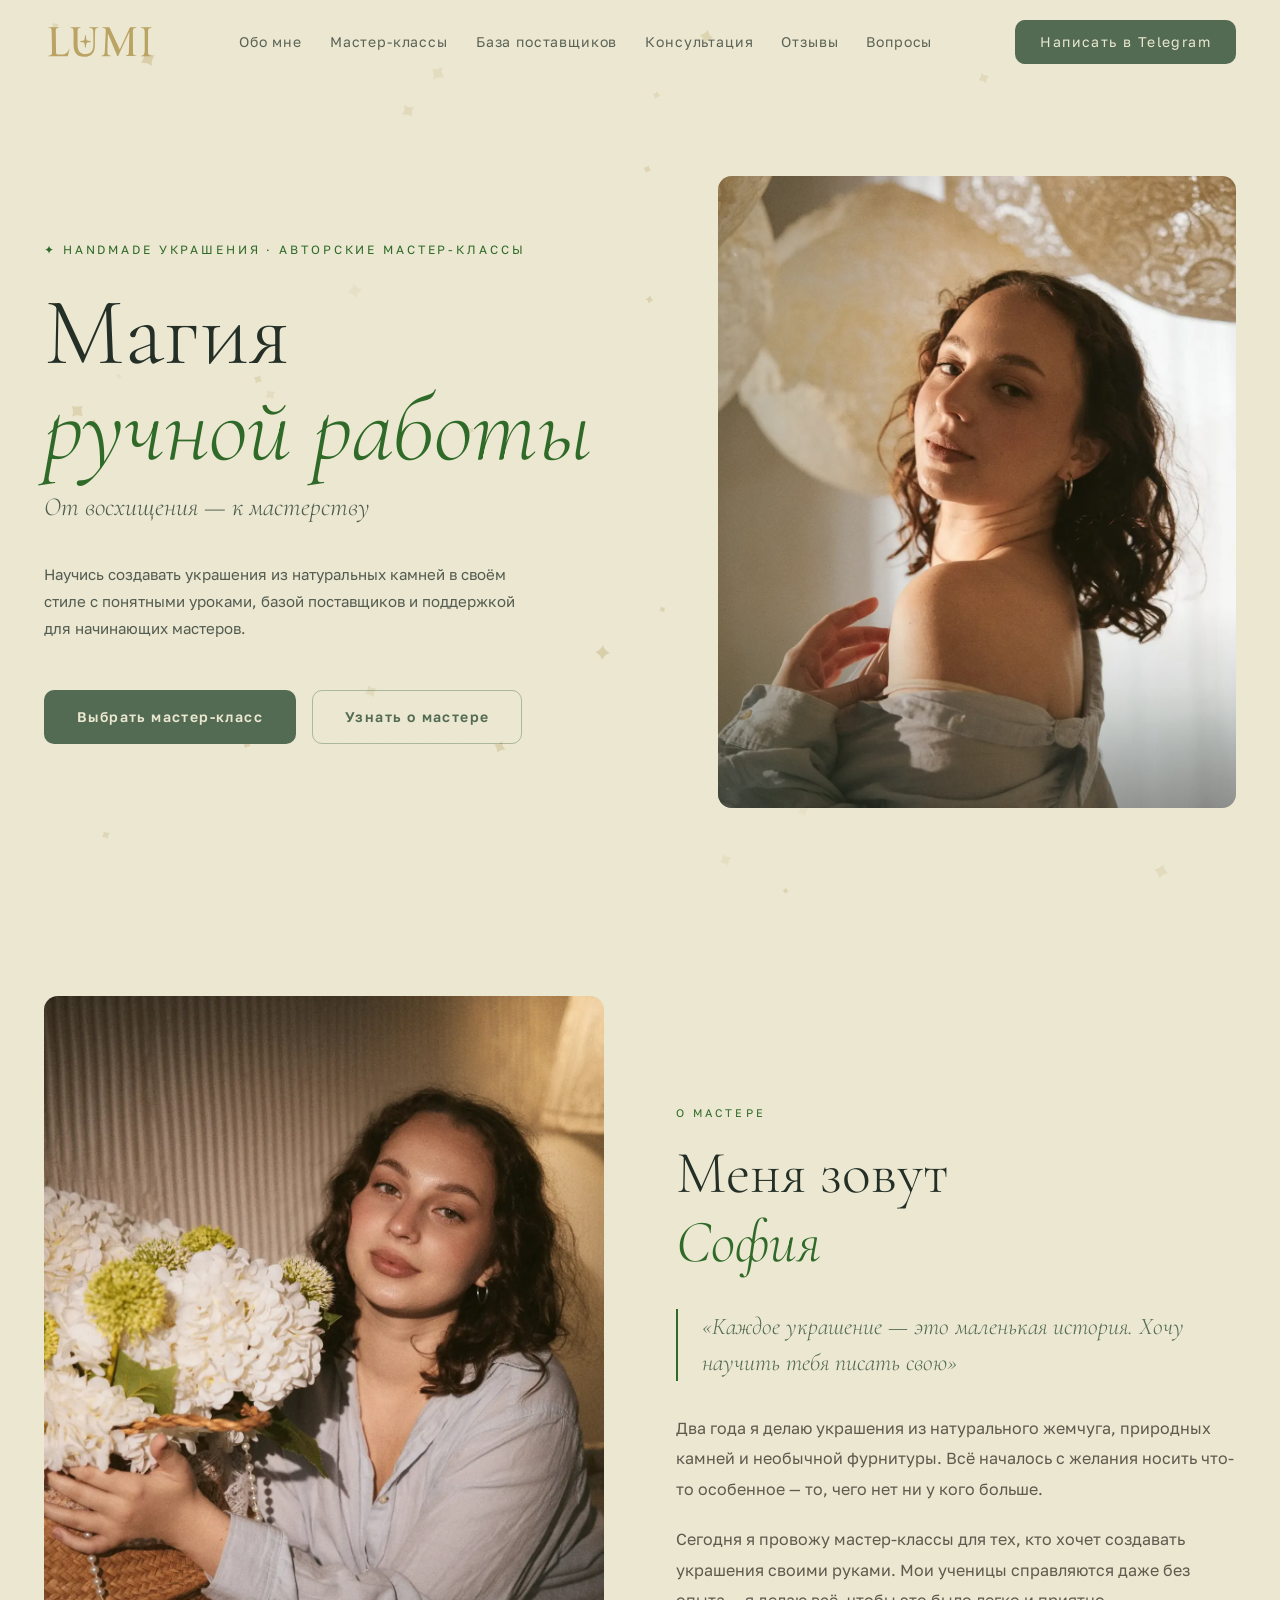
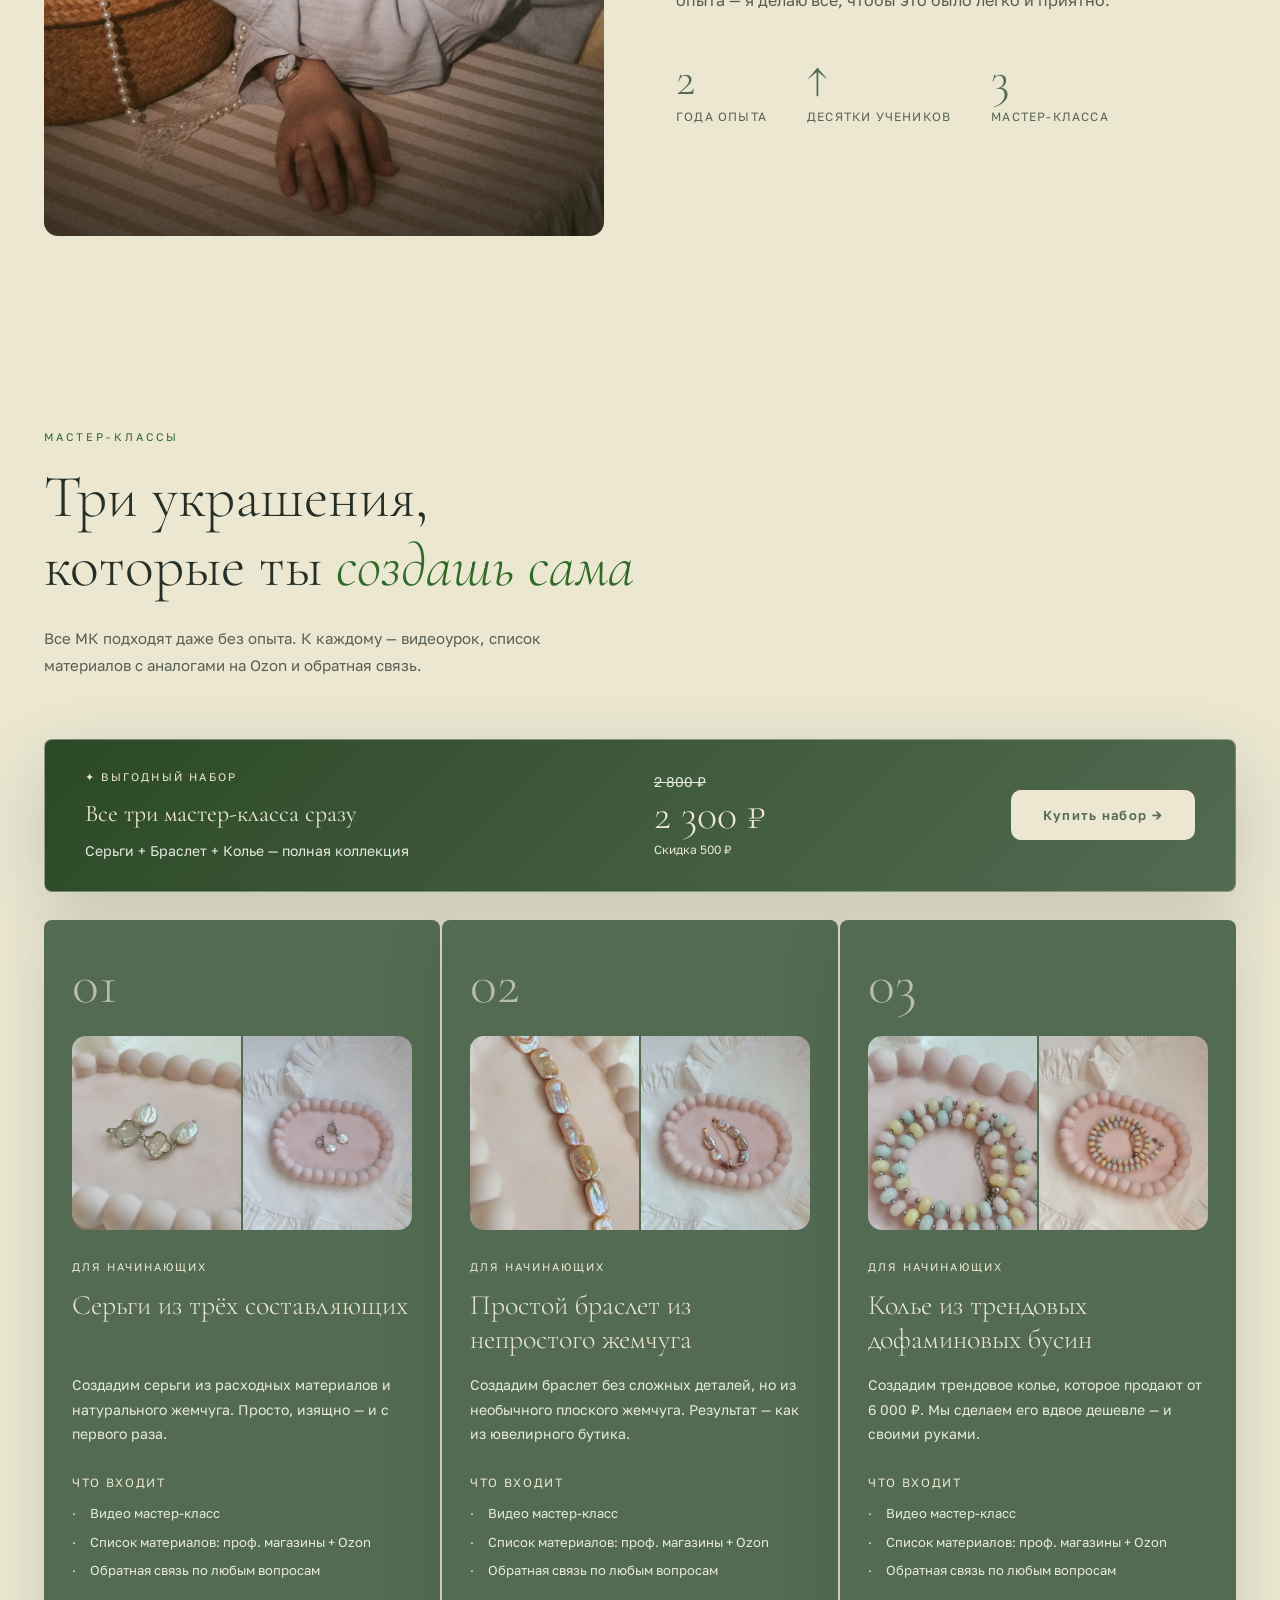
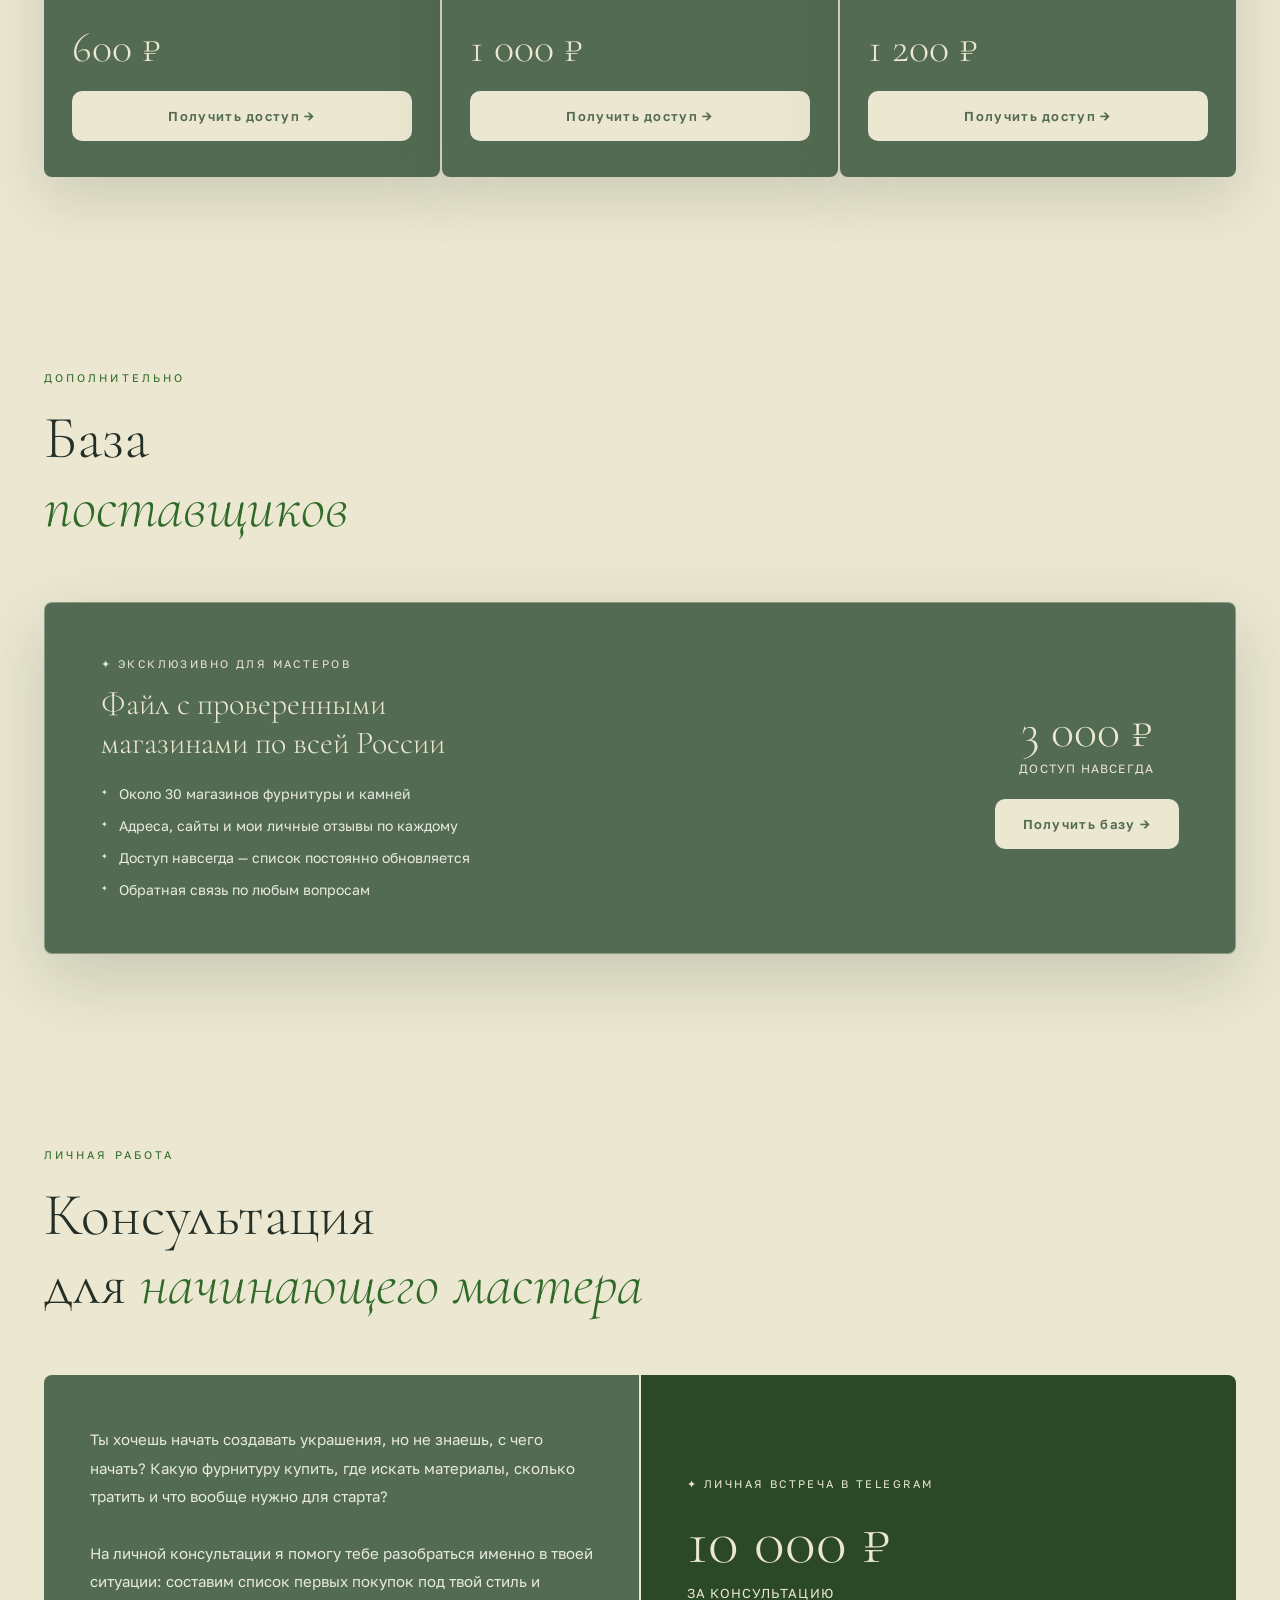
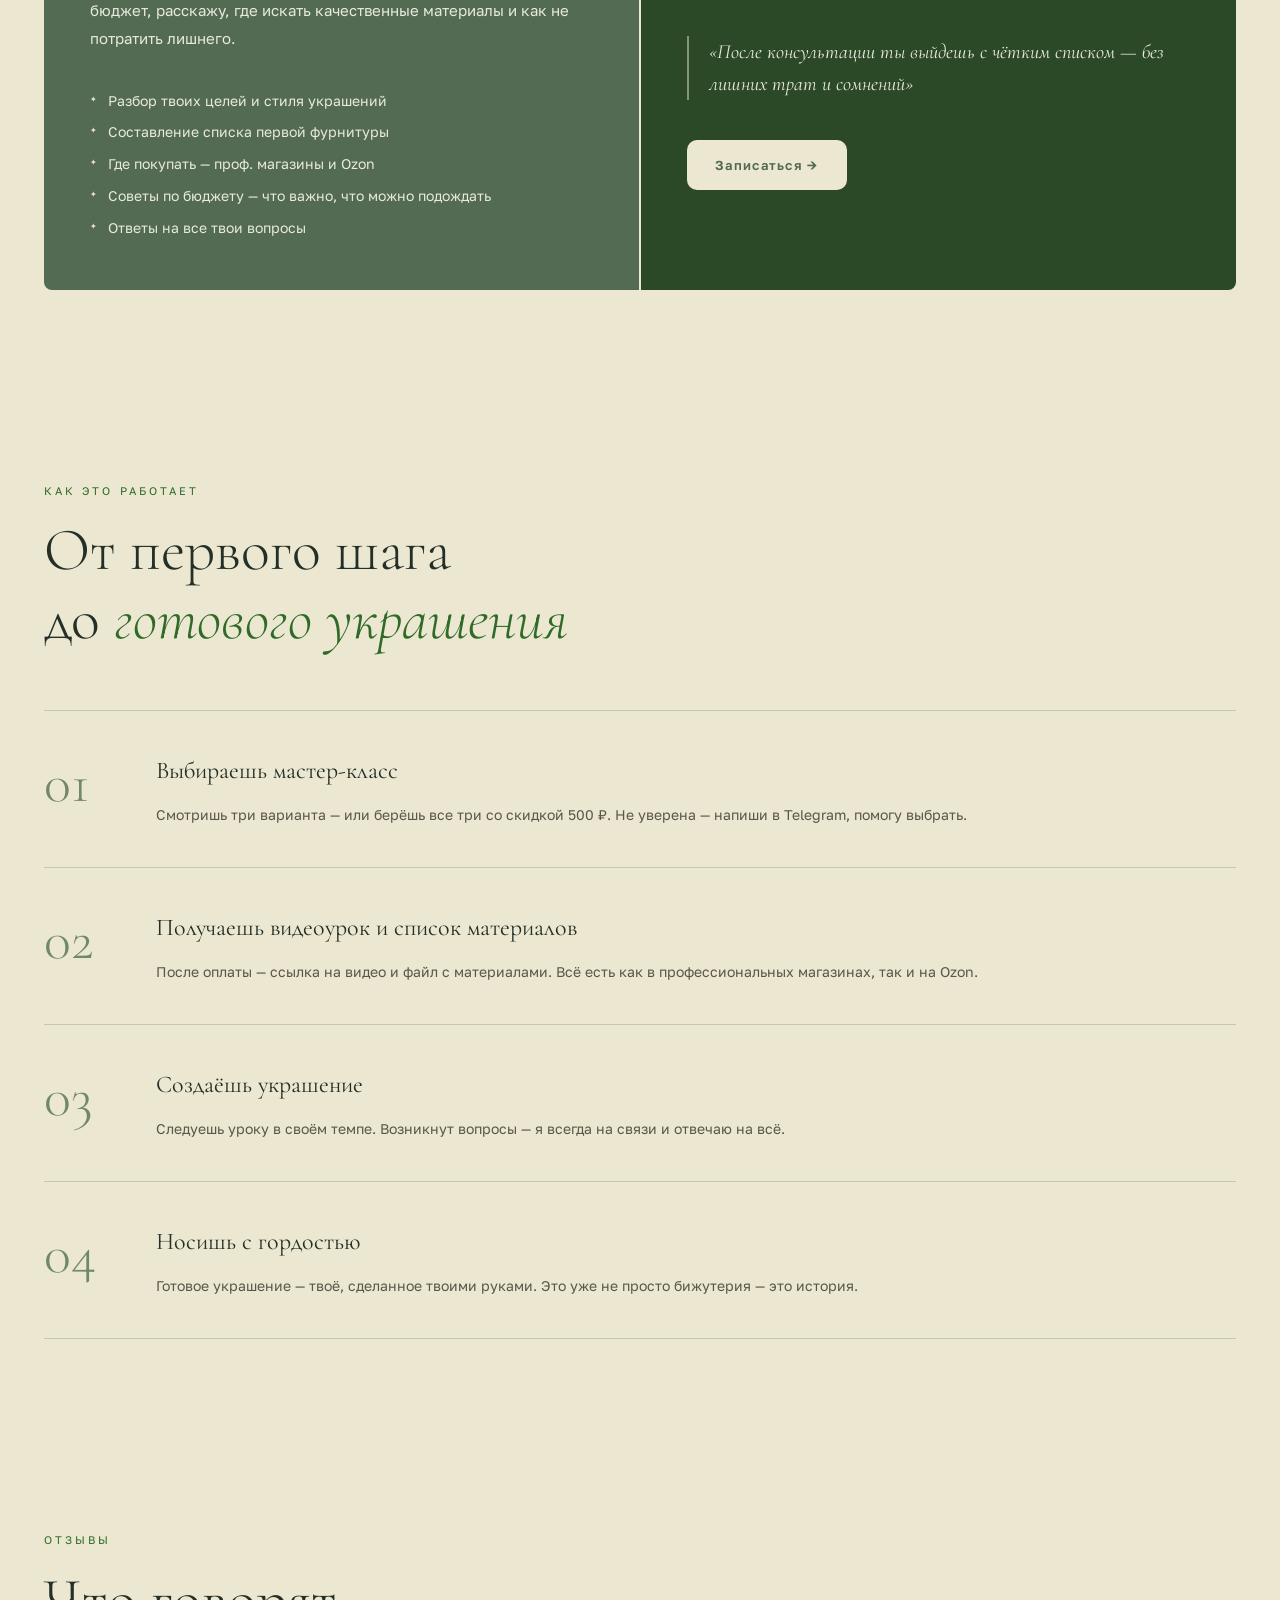
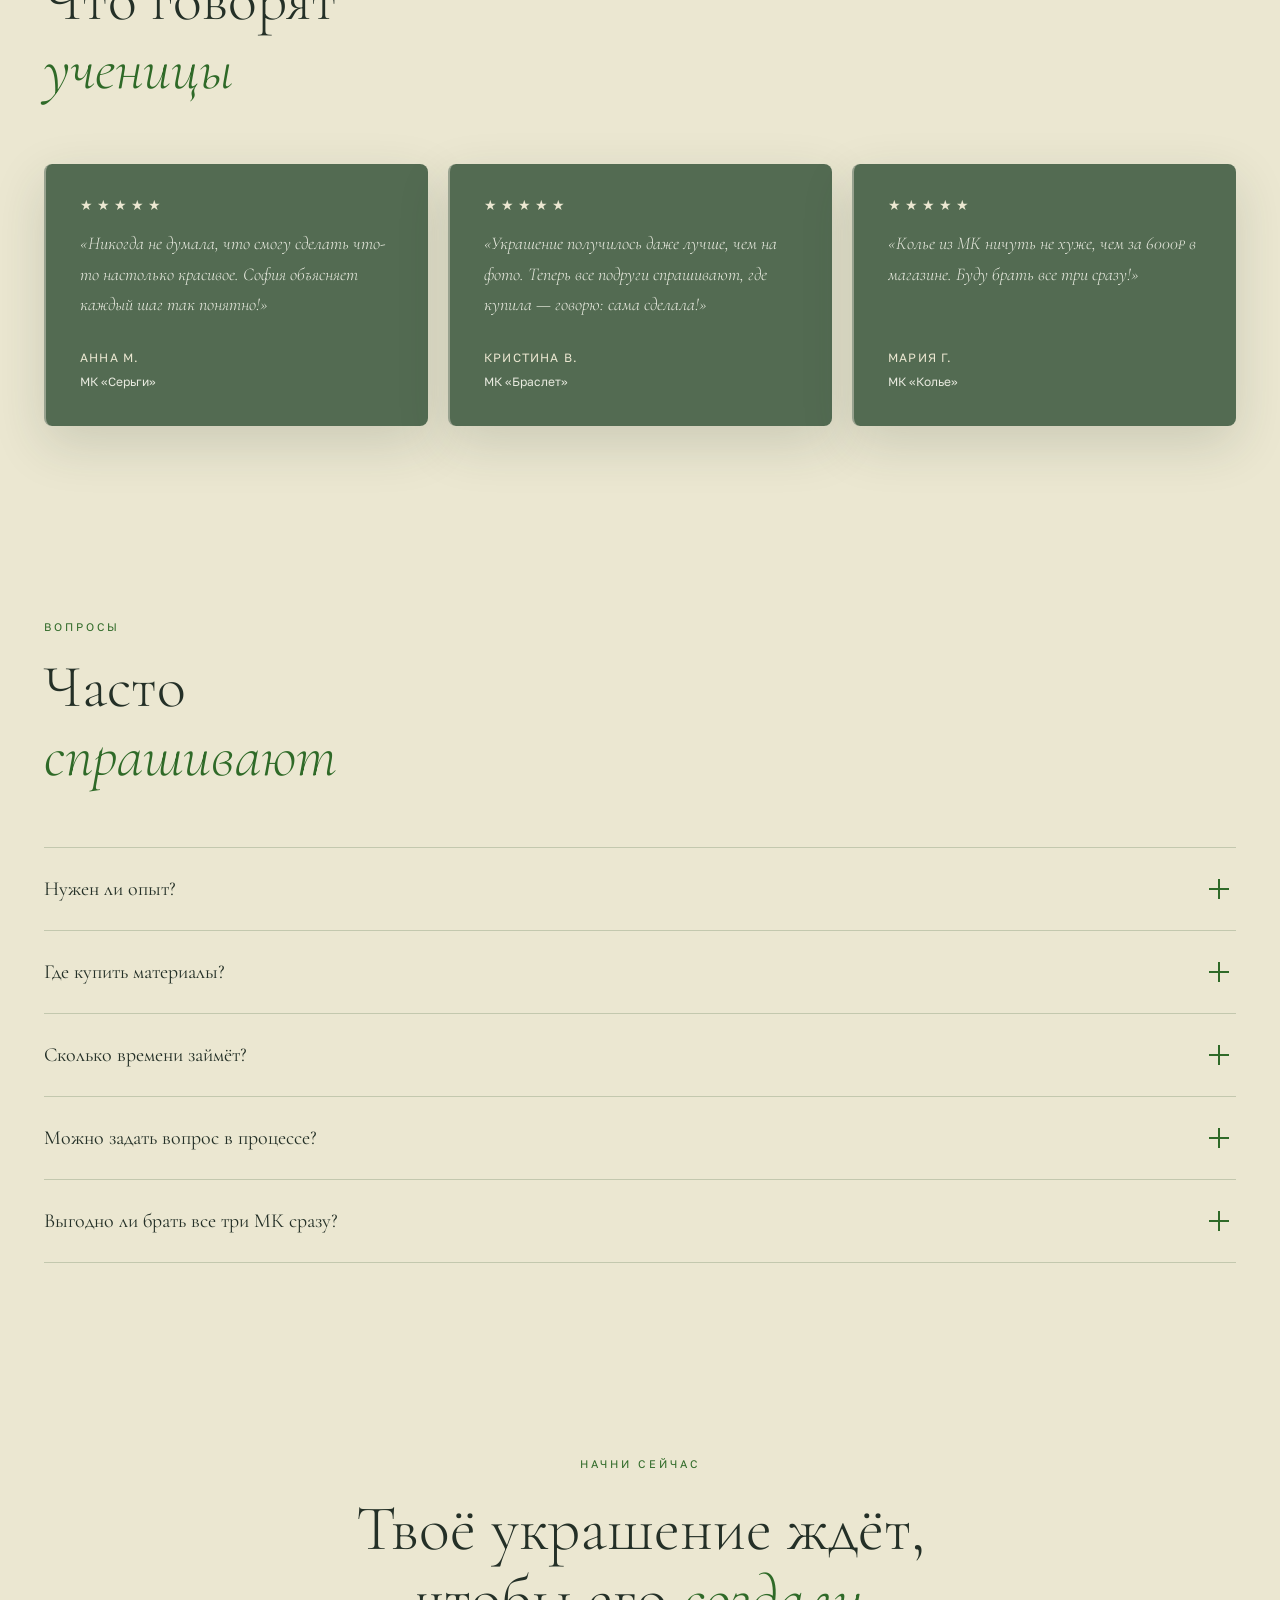
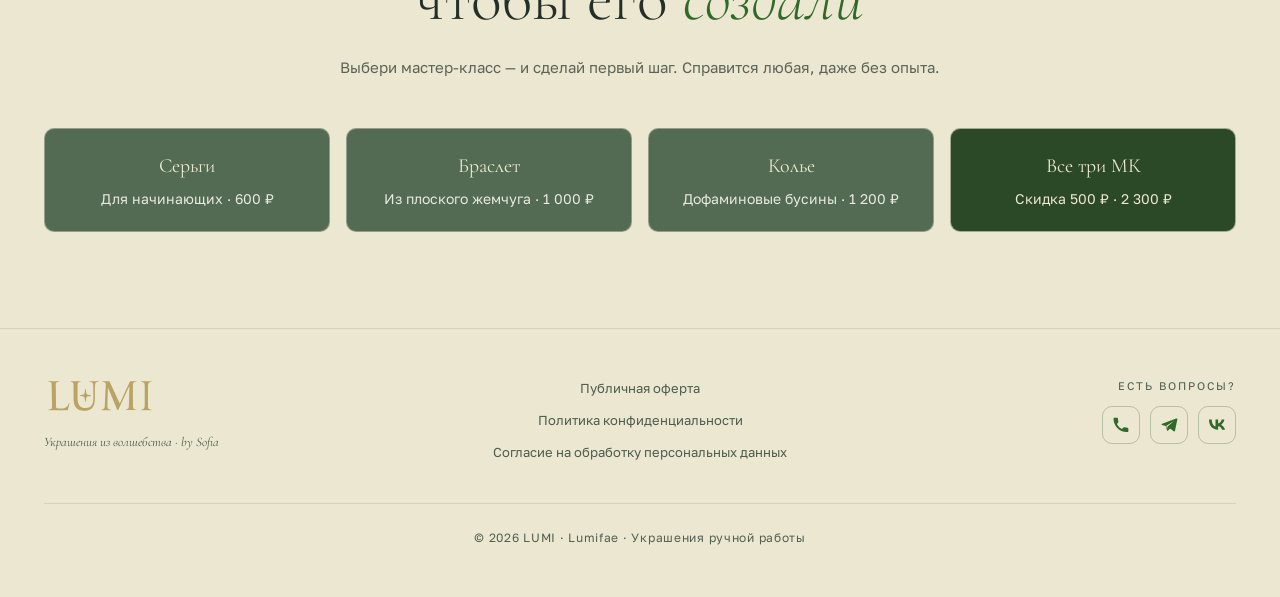
==== commit 32884718: "update 1909" ====
--- a/index.html
+++ b/index.html
@@ -9,8 +9,8 @@
 		/>
 		<title>LUMI — Украшения из волшебства</title>
 		<link rel="icon" href="icons/logo-lumi-gold.svg" type="image/svg+xml" />
-		<link rel="stylesheet" href="css/app.css" />
-		<script src="js/app.js" defer></script>
+		<link rel="stylesheet" href="css/main.css" />
+		<script type="module" src="js/main.js"></script>
 	</head>
 	<body class="page">
 		<div class="progress" data-progress></div>
@@ -755,8 +755,9 @@
 							</svg>
 						</a>
 						<a
-							href="https://vk.com/sofiabei"
+							href="https://vk.ru/lumifairy"
 							target="_blank"
+							rel="noopener"
 							class="footer__contact-link"
 							aria-label="Открыть VK"
 						>
--- a/css/main.css
+++ b/css/main.css
@@ -0,0 +1,16 @@
+@import url("base/fonts.css");
+@import url("base/vars.css");
+@import url("base/normalize.css");
+@import url("base/globals.css");
+@import url("blocks/header.css");
+@import url("blocks/hero.css");
+@import url("blocks/about.css");
+@import url("blocks/workshops.css");
+@import url("blocks/suppliers.css");
+@import url("blocks/consult.css");
+@import url("blocks/how.css");
+@import url("blocks/reviews.css");
+@import url("blocks/faq.css");
+@import url("blocks/cta.css");
+@import url("blocks/offer.css");
+@import url("blocks/footer.css");
